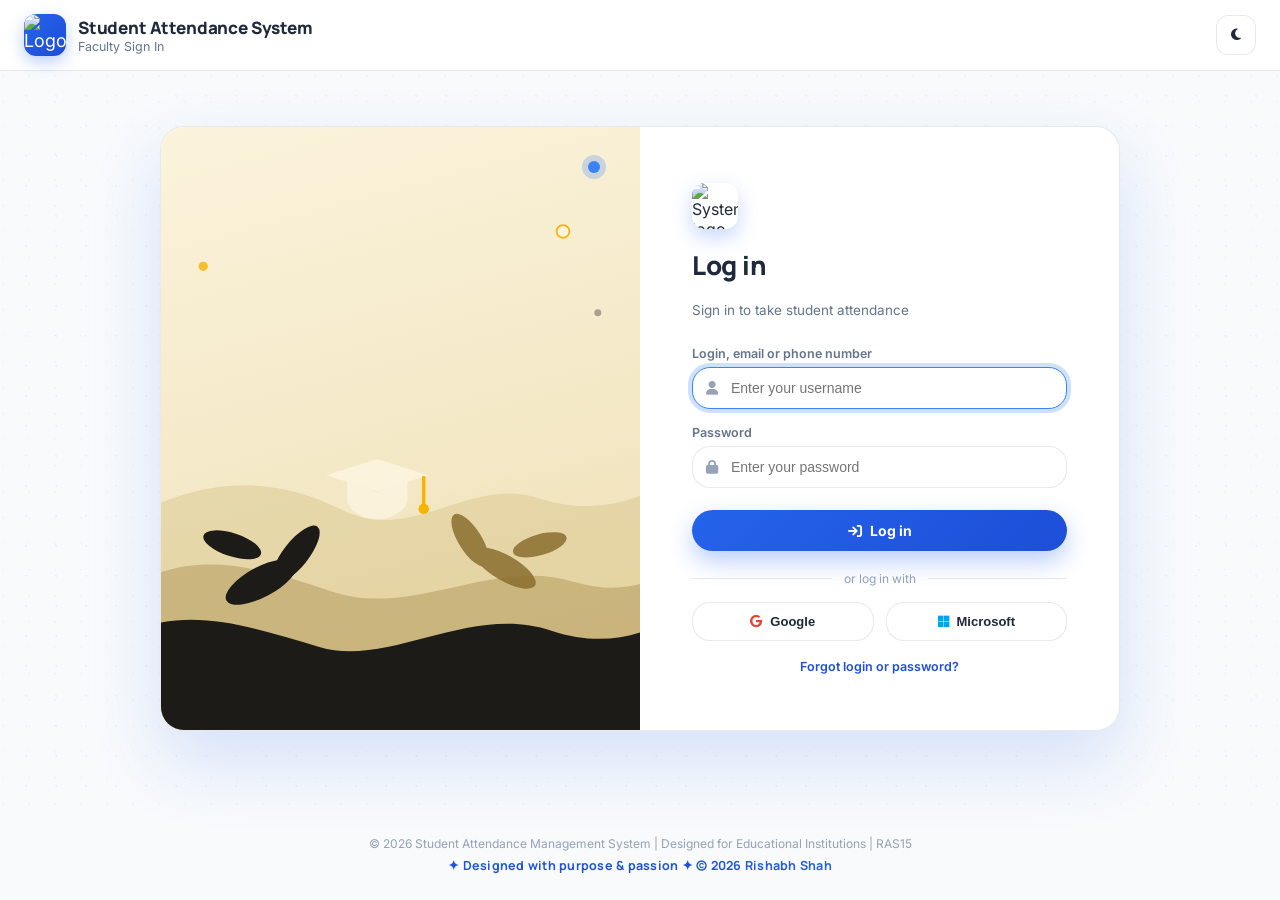
==== index.html @ 448310d2 "V.3.3 commit" ====
<!DOCTYPE html>
<html lang="en">
<head>
    <meta charset="UTF-8">
    <meta name="viewport" content="width=device-width, initial-scale=1.0">
    <title>Login | Student Attendance Management System</title>
    <link rel="stylesheet" href="css/style.css">
    <link rel="icon" type="image/svg+xml" href="assets/logo-mark.svg">
    <link rel="stylesheet" href="https://cdnjs.cloudflare.com/ajax/libs/font-awesome/6.5.1/css/all.min.css">
    <script>
        try { document.documentElement.setAttribute('data-theme', localStorage.getItem('attendanceTheme') || 'light'); } catch (e) { document.documentElement.setAttribute('data-theme', 'light'); }
    </script>
</head>
<body>
    <header class="topbar no-print login-topbar">
        <div class="brand">
            <div class="brand-mark"><img src="assets/logo-mark.svg" alt="Logo"></div>
            <div class="brand-text">
                <h1>Student Attendance System</h1>
                <p>Faculty Sign In</p>
            </div>
        </div>
        <div class="topbar-actions">
            <button class="icon-btn" id="theme-toggle" title="Toggle theme"><i class="fas fa-moon"></i></button>
        </div>
    </header>

    <div class="login-shell">
        <div class="login-card-frame">
            <!-- Illustration panel -->
            <div class="login-illustration">
                <div class="login-illustration-dot"></div>
                <svg viewBox="0 0 480 520" xmlns="http://www.w3.org/2000/svg" preserveAspectRatio="xMidYMax slice">
                    <!-- back hill -->
                    <path d="M0 340 C 70 300, 130 300, 190 330 C 250 360, 300 300, 360 320 C 410 336, 450 320, 480 300 L 480 520 L 0 520 Z" fill="#DDCB94" opacity="0.55"/>
                    <!-- mid hill -->
                    <path d="M0 400 C 60 360, 120 380, 180 400 C 250 424, 320 370, 390 392 C 430 404, 460 392, 480 378 L 480 520 L 0 520 Z" fill="#B9A165" opacity="0.6"/>
                    <!-- front hill (darkest, main silhouette) -->
                    <path d="M0 440 C 50 410, 110 430, 170 448 C 230 466, 300 410, 370 434 C 415 449, 450 438, 480 420 L 480 520 L 0 520 Z" fill="#1C1B18"/>

                    <!-- leaves cluster -->
                    <g fill="#1C1B18">
                        <ellipse cx="120" cy="392" rx="34" ry="13" transform="rotate(-28 120 392)"/>
                        <ellipse cx="150" cy="368" rx="30" ry="11" transform="rotate(-52 150 368)"/>
                        <ellipse cx="95" cy="360" rx="26" ry="10" transform="rotate(18 95 360)"/>
                    </g>
                    <g fill="#8A6E2E" opacity="0.85">
                        <ellipse cx="330" cy="380" rx="30" ry="11" transform="rotate(30 330 380)"/>
                        <ellipse cx="300" cy="356" rx="26" ry="10" transform="rotate(58 300 356)"/>
                        <ellipse cx="360" cy="360" rx="24" ry="9" transform="rotate(-16 360 360)"/>
                    </g>

                    <!-- graduation cap resting on the hill -->
                    <g transform="translate(220 300)">
                        <path d="M0 -14 L44 0 L0 14 L-44 0 Z" fill="#FBF3DC"/>
                        <path d="M-26 3 L-26 20 C-26 30 -13 38 0 38 C13 38 26 30 26 20 L26 3 L0 15 Z" fill="#FBF3DC" opacity="0.94"/>
                        <line x1="40" y1="2" x2="40" y2="24" stroke="#F4B400" stroke-width="3" stroke-linecap="round"/>
                        <circle cx="40" cy="29" r="4.5" fill="#F4B400"/>
                    </g>

                    <!-- floating accent circles -->
                    <circle cx="70" cy="120" r="4" fill="#F4B400" opacity="0.8"/>
                    <circle cx="410" cy="160" r="3" fill="#1C1B18" opacity="0.35"/>
                    <circle cx="380" cy="90" r="5.5" fill="#FBF3DC" stroke="#F4B400" stroke-width="1.5"/>
                </svg>
            </div>

            <!-- Login form panel -->
            <div class="login-form-panel">
                <div class="login-logo"><img src="assets/logo-mark.svg" alt="System logo"></div>
                <h1>Log in</h1>
                <p class="login-sub">Sign in to take student attendance</p>

                <div id="login-alert" class="alert alert-danger" style="display:none;">
                    <i class="fas fa-circle-exclamation"></i>
                    <span>Invalid username or password. Please try again.</span>
                </div>

                <form id="login-form">
                    <div class="field">
                        <label for="username">Login, email or phone number</label>
                        <div class="field-input">
                            <i class="fas fa-user"></i>
                            <input type="text" id="username" name="username" placeholder="Enter your username" autocomplete="username" required>
                        </div>
                    </div>
                    <div class="field">
                        <label for="password">Password</label>
                        <div class="field-input">
                            <i class="fas fa-lock"></i>
                            <input type="password" id="password" name="password" placeholder="Enter your password" autocomplete="current-password" required>
                        </div>
                    </div>
                    <button type="submit" class="btn btn-primary btn-block login-btn ripple">
                        <i class="fas fa-arrow-right-to-bracket"></i> Log in
                    </button>
                </form>

                <div class="login-divider">or log in with</div>
                <div class="login-social-row">
                    <button type="button" class="login-social-btn ripple" id="social-google"><i class="fa-brands fa-google"></i> Google</button>
                    <button type="button" class="login-social-btn ripple" id="social-microsoft"><i class="fa-brands fa-microsoft"></i> Microsoft</button>
                </div>

                <a href="#" class="login-hint-link" id="forgot-link">Forgot login or password?</a>
            </div>
        </div>
    </div>

    <footer class="main-footer">
        <p>&copy; 2026 Student Attendance Management System | Designed for Educational Institutions | RAS15</p>
        <p class="footer-signature">&#10022; Designed with purpose &amp; passion &#10022; &copy; 2026 Rishabh Shah</p>
    </footer>

    <script src="js/utils.js"></script>
    <script src="js/main.js"></script>
</body>
</html>
---- css/style.css ----
/* ===================================================================
   Student Attendance Management System
   Design tokens: Classroom Light Theme — white/off-white surfaces,
   confident blue primary, clear green/red present/absent signals.
   Chosen for maximum readability in daylight classrooms.
   =================================================================== */

@import url('https://fonts.googleapis.com/css2?family=Manrope:wght@500;700;800&family=Inter:wght@400;500;600;700&family=JetBrains+Mono:wght@500&display=swap');

:root {
    /* brand */
    --primary: #2563EB;
    --primary-light: #93C5FD;
    --secondary: #1D4ED8;
    --accent: #3B82F6;
    --success: #16A34A;
    --warning: #D97706;
    --danger: #DC2626;

    /* lecture-type accents (timetable + badges) */
    --lab-bg: #FEF3C7;
    --lab-border: #F4B400;
    --lab-text: #7C5800;
    --theory-bg: #DBEAFE;
    --theory-border: #2563EB;
    --theory-text: #1D4ED8;

    /* light theme surface */
    --bg: #F8FAFC;
    --bg-blob-1: #DBEAFE;
    --bg-blob-2: #E0E7FF;
    --bg-blob-3: #BFDBFE;
    --surface: rgba(255, 255, 255, 0.92);
    --surface-solid: #FFFFFF;
    --surface-strong: #FFFFFF;
    --surface-border: rgba(30, 41, 59, 0.1);
    --text: #1E293B;
    --text-muted: #64748B;
    --text-faint: #94A3B8;
    --shadow-color: rgba(37, 99, 235, 0.12);

    --radius-sm: 12px;
    --radius-md: 18px;
    --radius-lg: 24px;
    --radius-pill: 999px;

    --font-display: 'Manrope', sans-serif;
    --font-body: 'Inter', sans-serif;
    --font-mono: 'JetBrains Mono', monospace;

    --shadow-soft: 0 6px 22px var(--shadow-color);
    --shadow-lift: 0 16px 40px rgba(37, 99, 235, 0.2);
    --transition: 200ms cubic-bezier(0.4, 0, 0.2, 1);
}

[data-theme="dark"] {
    --bg: #0B1220;
    --bg-blob-1: #1E3A8A;
    --bg-blob-2: #1E1B4B;
    --bg-blob-3: #0C2E5E;
    --surface: rgba(20, 27, 45, 0.72);
    --surface-solid: #131C2E;
    --surface-strong: #1A2436;
    --surface-border: rgba(255, 255, 255, 0.09);
    --text: #EEF2FF;
    --text-muted: #A3AFC2;
    --text-faint: #6C7A93;
    --shadow-color: rgba(0, 0, 0, 0.5);

    --lab-bg: rgba(244, 180, 0, 0.16);
    --lab-border: #F4B400;
    --lab-text: #FCD34D;
    --theory-bg: rgba(59, 130, 246, 0.16);
    --theory-border: #60A5FA;
    --theory-text: #93C5FD;
}

* {
    box-sizing: border-box;
}

html,
body {
    margin: 0;
    padding: 0;
    font-family: var(--font-body);
    color: var(--text);
    background: var(--bg);
    transition: background var(--transition), color var(--transition);
}

body {
    min-height: 100vh;
    position: relative;
    overflow-x: hidden;
    display: flex;
    flex-direction: column;
}

.page,
.login-shell {
    flex: 1 0 auto;
    width: 100%;
}

.main-footer {
    flex-shrink: 0;
}

h1,
h2,
h3,
h4 {
    font-family: var(--font-display);
    margin: 0;
}

a {
    color: inherit;
}

/* ------------------------------------------------------------------ */
/*  Floating blobs (ambient background)                               */
/* ------------------------------------------------------------------ */

.blob {
    position: fixed;
    border-radius: 50%;
    filter: blur(70px);
    opacity: 0.55;
    z-index: 0;
    pointer-events: none;
    animation: float-blob 16s ease-in-out infinite;
}

.blob-1 {
    width: 420px;
    height: 420px;
    background: var(--bg-blob-1);
    top: -120px;
    left: -100px;
}

.blob-2 {
    width: 380px;
    height: 380px;
    background: var(--bg-blob-2);
    bottom: -140px;
    right: -80px;
    animation-delay: -5s;
}

.blob-3 {
    width: 300px;
    height: 300px;
    background: var(--bg-blob-3);
    top: 45%;
    left: 60%;
    animation-delay: -10s;
}

@keyframes float-blob {

    0%,
    100% {
        transform: translate(0, 0) scale(1);
    }

    33% {
        transform: translate(30px, -40px) scale(1.08);
    }

    66% {
        transform: translate(-25px, 25px) scale(0.95);
    }
}

@media (prefers-reduced-motion: reduce) {
    .blob {
        animation: none;
    }

    * {
        animation-duration: 0.001ms !important;
        animation-iteration-count: 1 !important;
        transition-duration: 0.001ms !important;
    }
}

/* ------------------------------------------------------------------ */
/*  Layout shells                                                      */
/* ------------------------------------------------------------------ */

.page {
    position: relative;
    z-index: 1;
    max-width: 1180px;
    margin: 0 auto;
    padding: 28px 24px 80px;
    animation: page-fade-in 480ms var(--transition);
}

@keyframes page-fade-in {
    from {
        opacity: 0;
        transform: translateY(10px);
    }

    to {
        opacity: 1;
        transform: translateY(0);
    }
}

.glass-card {
    background: var(--surface);
    border: 1px solid var(--surface-border);
    border-radius: var(--radius-lg);
    backdrop-filter: blur(18px);
    -webkit-backdrop-filter: blur(18px);
    box-shadow: var(--shadow-soft);
    transition: transform var(--transition), box-shadow var(--transition);
}

.glass-card.hoverable:hover {
    transform: translateY(-4px);
    box-shadow: var(--shadow-lift);
}

/* ------------------------------------------------------------------ */
/*  Top bar / header                                                   */
/* ------------------------------------------------------------------ */

.topbar {
    position: sticky;
    top: 0;
    z-index: 20;
    display: flex;
    align-items: center;
    justify-content: space-between;
    gap: 16px;
    padding: 14px 24px;
    margin-bottom: 24px;
    background: var(--surface);
    border-bottom: 1px solid var(--surface-border);
    backdrop-filter: blur(18px);
    -webkit-backdrop-filter: blur(18px);
}

.brand {
    display: flex;
    align-items: center;
    gap: 12px;
}

.brand-mark {
    width: 42px;
    height: 42px;
    border-radius: 12px;
    display: grid;
    place-items: center;
    background: linear-gradient(135deg, var(--primary), var(--secondary));
    color: #fff;
    font-size: 18px;
    box-shadow: 0 6px 16px rgba(37, 99, 235, 0.3);
    overflow: hidden;
    flex-shrink: 0;
}

.brand-mark img {
    width: 100%;
    height: 100%;
    object-fit: cover;
    display: block;
}

.brand-text h1 {
    font-size: 17px;
    font-weight: 800;
    letter-spacing: -0.01em;
}

.brand-text p {
    margin: 0;
    font-size: 12.5px;
    color: var(--text-muted);
}

.topbar-actions {
    display: flex;
    align-items: center;
    gap: 10px;
    flex-wrap: wrap;
}

.chip {
    display: flex;
    flex-direction: column;
    padding: 6px 14px;
    border-radius: var(--radius-sm);
    background: rgba(59, 130, 246, 0.16);
    font-size: 12px;
    min-width: 92px;
}

.chip span:first-child {
    color: var(--text-faint);
    font-size: 10.5px;
    text-transform: uppercase;
    letter-spacing: 0.06em;
}

.chip span:last-child {
    font-weight: 700;
    font-size: 13px;
}

.icon-btn {
    width: 40px;
    height: 40px;
    border-radius: var(--radius-sm);
    border: 1px solid var(--surface-border);
    background: var(--surface-solid);
    color: var(--text);
    display: grid;
    place-items: center;
    cursor: pointer;
    transition: transform var(--transition), background var(--transition);
}

.icon-btn:hover {
    transform: translateY(-2px);
    background: rgba(59, 130, 246, 0.18);
}

/* ------------------------------------------------------------------ */
/*  Buttons                                                             */
/* ------------------------------------------------------------------ */

.btn {
    position: relative;
    overflow: hidden;
    font-family: var(--font-body);
    font-weight: 700;
    font-size: 14px;
    border: none;
    border-radius: var(--radius-pill);
    padding: 12px 22px;
    cursor: pointer;
    display: inline-flex;
    align-items: center;
    gap: 8px;
    transition: transform var(--transition), box-shadow var(--transition), opacity var(--transition);
}

.btn:disabled {
    opacity: 0.45;
    cursor: not-allowed;
    transform: none !important;
}

.btn:not(:disabled):hover {
    transform: translateY(-2px);
}

.btn:active:not(:disabled) {
    transform: translateY(0) scale(0.98);
}

.btn-primary {
    background: linear-gradient(135deg, var(--primary), var(--secondary));
    color: #fff;
    box-shadow: 0 10px 24px rgba(37, 99, 235, 0.32);
}

.btn-success {
    background: linear-gradient(135deg, var(--success), #059669);
    color: #fff;
    box-shadow: 0 10px 24px rgba(34, 197, 94, 0.32);
}

.btn-outline {
    background: transparent;
    border: 1.5px solid var(--surface-border);
    color: var(--text);
}

.btn-outline:hover {
    border-color: var(--primary);
    color: var(--primary);
}

.btn-danger-ghost {
    background: rgba(239, 68, 68, 0.1);
    color: var(--danger);
}

.btn-sm {
    padding: 8px 16px;
    font-size: 12.5px;
}

.btn-block {
    width: 100%;
    justify-content: center;
}

.ripple-circle {
    position: absolute;
    border-radius: 50%;
    background: rgba(255, 255, 255, 0.55);
    transform: scale(0);
    animation: ripple-anim 650ms ease-out;
    pointer-events: none;
}

@keyframes ripple-anim {
    to {
        transform: scale(1);
        opacity: 0;
    }
}

/* ------------------------------------------------------------------ */
/*  Login page — card-frame layout (illustration + form)               */
/* ------------------------------------------------------------------ */

.login-shell {
    flex: 1 0 auto;
    display: grid;
    place-items: center;
    position: relative;
    z-index: 1;
    padding: 36px 20px 56px;
}

/* Soft decorative ring pattern behind the card, echoing the reference layout */
.login-shell::before {
    content: "";
    position: absolute;
    inset: 0;
    background-image:
        radial-gradient(circle at 12% 18%, rgba(29, 78, 216, 0.05) 0, rgba(29, 78, 216, 0.05) 1px, transparent 1px),
        radial-gradient(circle at 88% 82%, rgba(59, 130, 246, 0.12) 0, rgba(59, 130, 246, 0.12) 1px, transparent 1px);
    background-size: 26px 26px, 30px 30px;
    opacity: 0.7;
    pointer-events: none;
}

.login-card-frame {
    position: relative;
    z-index: 1;
    width: 100%;
    max-width: 960px;
    display: grid;
    grid-template-columns: 1fr 1fr;
    background: var(--surface-solid);
    border-radius: var(--radius-lg);
    border: 1px solid var(--surface-border);
    box-shadow: 0 30px 70px rgba(37, 99, 235, 0.16);
    overflow: hidden;
    animation: card-pop 560ms var(--transition);
}

@keyframes card-pop {
    from {
        opacity: 0;
        transform: translateY(18px) scale(0.98);
    }

    to {
        opacity: 1;
        transform: translateY(0) scale(1);
    }
}

/* -- Illustration panel -- */
.login-illustration {
    position: relative;
    overflow: hidden;
    background: linear-gradient(165deg, #FBF3DC 0%, #F3E7C4 60%, #ECDCA8 100%);
    display: flex;
    align-items: flex-end;
    justify-content: center;
    min-height: 420px;
}

.login-illustration svg {
    width: 100%;
    height: 100%;
    display: block;
}

.login-illustration-dot {
    position: absolute;
    top: 34px;
    right: 40px;
    width: 12px;
    height: 12px;
    border-radius: 50%;
    background: var(--accent);
    box-shadow: 0 0 0 6px rgba(59, 130, 246, 0.25);
}

/* -- Form panel -- */
.login-form-panel {
    display: flex;
    flex-direction: column;
    justify-content: center;
    padding: 56px 52px;
}

.login-logo {
    width: 46px;
    height: 46px;
    margin-bottom: 18px;
    border-radius: 13px;
    overflow: hidden;
    box-shadow: 0 8px 20px rgba(37, 99, 235, 0.26);
}

.login-logo img {
    width: 100%;
    height: 100%;
    object-fit: cover;
    display: block;
}

.login-form-panel h1 {
    font-size: 26px;
    font-weight: 800;
    margin-bottom: 6px;
    letter-spacing: -0.01em;
}

.login-form-panel>p.login-sub {
    color: var(--text-muted);
    font-size: 13.5px;
    margin-bottom: 28px;
}

.login-divider {
    display: flex;
    align-items: center;
    gap: 12px;
    margin: 20px 0 16px;
    color: var(--text-faint);
    font-size: 12px;
}

.login-divider::before,
.login-divider::after {
    content: "";
    flex: 1;
    height: 1px;
    background: var(--surface-border);
}

.login-social-row {
    display: flex;
    gap: 12px;
}

.login-social-btn {
    flex: 1;
    display: flex;
    align-items: center;
    justify-content: center;
    gap: 8px;
    padding: 11px 14px;
    border-radius: var(--radius-md);
    border: 1.5px solid var(--surface-border);
    background: var(--surface-solid);
    font-size: 13px;
    font-weight: 600;
    color: var(--text);
    cursor: pointer;
    transition: var(--transition);
}

.login-social-btn:hover {
    border-color: var(--accent);
    transform: translateY(-2px);
    box-shadow: var(--shadow-soft);
}

.login-social-btn i.fa-google {
    color: #EA4335;
}

.login-social-btn i.fa-microsoft {
    color: #00A4EF;
}

.login-hint-link {
    display: block;
    text-align: center;
    margin-top: 18px;
    font-size: 12.5px;
    color: var(--accent-ink, var(--text-muted));
    text-decoration: none;
    font-weight: 600;
}

.login-hint-link:hover {
    text-decoration: underline;
}

.login-hint-link,
.login-hint-link:visited {
    color: #1D4ED8;
}

.login-topbar {
    margin-bottom: 0;
}

.login-card h1 {
    font-size: 21px;
    margin-bottom: 4px;
}

.login-card>p {
    color: var(--text-muted);
    font-size: 13px;
    margin-bottom: 24px;
}

.field {
    text-align: left;
    margin-bottom: 16px;
}

.field label {
    display: block;
    font-size: 12.5px;
    font-weight: 600;
    color: var(--text-muted);
    margin-bottom: 6px;
}

.field-input {
    position: relative;
    display: flex;
    align-items: center;
}

.field-input i {
    position: absolute;
    left: 14px;
    color: var(--text-faint);
    font-size: 14px;
}

.field-input input {
    width: 100%;
    padding: 12px 14px 12px 38px;
    border-radius: var(--radius-md);
    border: 1.5px solid var(--surface-border);
    background: var(--surface-solid);
    color: var(--text);
    font-size: 14px;
    outline: none;
    transition: border-color var(--transition), box-shadow var(--transition);
}

.field-input input:focus {
    border-color: var(--accent);
    box-shadow: 0 0 0 4px rgba(59, 130, 246, 0.25);
}

.login-btn {
    margin-top: 6px;
}

.alert {
    display: flex;
    align-items: center;
    gap: 10px;
    padding: 12px 16px;
    border-radius: var(--radius-md);
    font-size: 13.5px;
    margin-bottom: 16px;
    animation: alert-slide 260ms var(--transition);
}

@keyframes alert-slide {
    from {
        opacity: 0;
        transform: translateY(-6px);
    }

    to {
        opacity: 1;
        transform: translateY(0);
    }
}

.alert-info {
    background: rgba(59, 130, 246, 0.16);
    color: #1D4ED8;
}

.alert-warning {
    background: rgba(245, 158, 11, 0.14);
    color: #92400E;
}

.alert-danger {
    background: rgba(239, 68, 68, 0.12);
    color: #B91C1C;
}

.alert-success {
    background: rgba(34, 197, 94, 0.12);
    color: #065F46;
}

[data-theme="dark"] .alert-info {
    color: #FCD34D;
}

[data-theme="dark"] .alert-warning {
    color: #FCD34D;
}

[data-theme="dark"] .alert-danger {
    color: #FCA5A5;
}

[data-theme="dark"] .alert-success {
    color: #6EE7B7;
}

.shake {
    animation: shake 480ms ease-in-out;
}

@keyframes shake {

    0%,
    100% {
        transform: translateX(0);
    }

    20%,
    60% {
        transform: translateX(-8px);
    }

    40%,
    80% {
        transform: translateX(8px);
    }
}

.login-hint {
    margin-top: 18px;
    font-size: 11.5px;
    color: var(--text-faint);
}

/* ------------------------------------------------------------------ */
/*  Section titles / cards                                             */
/* ------------------------------------------------------------------ */

.section-card {
    padding: 22px 24px;
    margin-bottom: 22px;
}

.section-title {
    display: flex;
    align-items: center;
    gap: 10px;
    font-size: 15.5px;
    font-weight: 800;
    margin-bottom: 16px;
}

.section-title i {
    color: var(--primary);
}

.section-sub {
    font-size: 12.5px;
    color: var(--text-muted);
    margin: -8px 0 16px;
}

/* ------------------------------------------------------------------ */
/*  Weekly timetable grid                                              */
/* ------------------------------------------------------------------ */

.timetable-legend {
    display: flex;
    gap: 18px;
    flex-wrap: wrap;
    margin-bottom: 16px;
    font-size: 12px;
    color: var(--text-muted);
}

.timetable-legend span {
    display: inline-flex;
    align-items: center;
    gap: 6px;
}

.legend-dot {
    width: 10px;
    height: 10px;
    border-radius: 3px;
    display: inline-block;
}

.legend-dot.dot-theory {
    background: var(--theory-border);
}

.legend-dot.dot-lab {
    background: var(--lab-border);
}

.legend-dot.dot-today {
    background: var(--primary);
}

.timetable-wrap {
    overflow-x: auto;
    padding-bottom: 6px;
}

table.timetable {
    border-collapse: separate;
    border-spacing: 8px;
    width: 100%;
    min-width: 780px;
    table-layout: fixed;
}

table.timetable th.period-col,
table.timetable td.period-col {
    width: 92px;
    position: sticky;
    left: 0;
    z-index: 3;
}

table.timetable thead th {
    padding: 10px 8px;
    text-align: center;
    font-size: 12.5px;
    font-weight: 800;
    color: var(--text-muted);
    background: transparent;
}

table.timetable thead th.day-head {
    border-radius: var(--radius-sm);
    background: var(--surface-solid);
    border: 1.5px solid var(--surface-border);
    padding: 10px 6px;
}

table.timetable thead th.day-head.is-today {
    background: linear-gradient(135deg, var(--primary), var(--secondary));
    color: #fff;
    border-color: transparent;
    box-shadow: inset 0 -3px 0 var(--accent);
}

table.timetable thead th.day-head .day-name {
    display: block;
    font-size: 13px;
}

table.timetable thead th.day-head .day-tag {
    display: block;
    font-size: 9.5px;
    font-weight: 700;
    text-transform: uppercase;
    letter-spacing: 0.06em;
    margin-top: 2px;
    opacity: 0.75;
}

td.period-col {
    text-align: center;
    font-family: var(--font-mono);
    font-size: 11px;
    color: var(--text-faint);
    font-weight: 600;
    background: var(--surface-solid);
    border: 1.5px solid var(--surface-border);
    border-radius: var(--radius-sm);
    padding: 6px;
}

.timetable-cell {
    position: relative;
    min-width: 130px;
    height: 84px;
    padding: 9px 10px;
    border-radius: var(--radius-sm);
    border: 1.5px solid var(--surface-border);
    background: var(--surface-solid);
    cursor: pointer;
    transition: var(--transition);
    display: flex;
    flex-direction: column;
    justify-content: center;
    gap: 4px;
    overflow: hidden;
}

.timetable-cell:hover {
    transform: translateY(-2px);
    box-shadow: var(--shadow-soft);
    border-color: var(--primary-light);
}

.timetable-cell.type-lab {
    border-left: 4px solid var(--lab-border);
    background: var(--lab-bg);
}

.timetable-cell.type-theory {
    border-left: 4px solid var(--theory-border);
    background: var(--theory-bg);
}

.timetable-cell.type-lab:hover,
.timetable-cell.type-theory:hover {
    filter: brightness(0.98);
}

.timetable-cell.selected {
    border-color: var(--primary);
    background: rgba(59, 130, 246, 0.16);
    box-shadow: 0 0 0 3px rgba(59, 130, 246, 0.32);
}

.timetable-cell.is-empty {
    cursor: default;
    background: transparent;
    border-style: dashed;
    opacity: 0.4;
}

.timetable-cell.is-empty:hover {
    transform: none;
    box-shadow: none;
}

.cell-time {
    font-family: var(--font-mono);
    font-size: 10px;
    color: var(--text-muted);
}

.cell-subject {
    font-size: 12px;
    font-weight: 700;
    line-height: 1.25;
}

.cell-badge {
    position: absolute;
    top: 7px;
    right: 7px;
    font-size: 8.5px;
    font-weight: 800;
    text-transform: uppercase;
    letter-spacing: 0.04em;
    padding: 2px 7px;
    border-radius: var(--radius-pill);
}

.cell-badge.type-lab {
    background: rgba(234, 179, 8, 0.22);
    color: var(--lab-text);
}

.cell-badge.type-theory {
    background: rgba(37, 99, 235, 0.14);
    color: var(--theory-text);
}

.cell-check {
    position: absolute;
    bottom: 7px;
    right: 7px;
    width: 18px;
    height: 18px;
    border-radius: 50%;
    background: var(--primary);
    color: #fff;
    display: grid;
    place-items: center;
    font-size: 9px;
    opacity: 0;
    transform: scale(0.5);
    transition: var(--transition);
}

.timetable-cell.selected .cell-check {
    opacity: 1;
    transform: scale(1);
}

.cell-taken {
    position: absolute;
    top: 7px;
    left: 7px;
    color: var(--success);
    font-size: 14px;
    filter: drop-shadow(0 1px 1px rgba(0, 0, 0, 0.08));
}

@keyframes rise-in {
    from {
        opacity: 0;
        transform: translateY(10px);
    }

    to {
        opacity: 1;
        transform: translateY(0);
    }
}

/* Batch cards */
.batch-grid {
    display: grid;
    grid-template-columns: repeat(auto-fit, minmax(220px, 1fr));
    gap: 14px;
}

.batch-card {
    padding: 18px;
    border-radius: var(--radius-md);
    border: 1.5px solid var(--surface-border);
    background: var(--surface-solid);
    cursor: pointer;
    transition: var(--transition);
    display: flex;
    align-items: center;
    gap: 14px;
}

.batch-card:hover {
    transform: translateY(-3px);
    box-shadow: var(--shadow-soft);
}

.batch-card.selected {
    border-color: var(--secondary);
    background: rgba(124, 58, 237, 0.08);
    box-shadow: 0 0 0 3px rgba(124, 58, 237, .16);
}

.batch-icon {
    width: 46px;
    height: 46px;
    border-radius: 12px;
    display: grid;
    place-items: center;
    font-size: 18px;
    color: #fff;
    background: linear-gradient(135deg, var(--secondary), var(--accent));
    flex-shrink: 0;
}

.batch-name {
    font-weight: 700;
    font-size: 14.5px;
}

.batch-meta {
    font-size: 12px;
    color: var(--text-muted);
}

.selected-summary {
    display: none;
    margin-top: 6px;
    padding: 16px 18px;
    border-radius: var(--radius-md);
    background: linear-gradient(135deg, rgba(59, 130, 246, .16), rgba(37, 99, 235, .06));
    border: 1px dashed var(--primary-light);
}

.selected-summary.show {
    display: grid;
    grid-template-columns: repeat(auto-fit, minmax(140px, 1fr));
    gap: 12px;
    animation: rise-in 300ms var(--transition);
}

.selected-summary .label {
    font-size: 11px;
    color: var(--text-muted);
    text-transform: uppercase;
    letter-spacing: .05em;
}

.selected-summary .value {
    font-weight: 700;
    font-size: 14px;
    margin-top: 3px;
}

/* ------------------------------------------------------------------ */
/*  Dashboard stat cards                                               */
/* ------------------------------------------------------------------ */

.dash-grid {
    display: grid;
    grid-template-columns: repeat(auto-fit, minmax(190px, 1fr));
    gap: 16px;
    margin-bottom: 22px;
}

.dash-card {
    padding: 18px;
    border-radius: var(--radius-lg);
    display: flex;
    flex-direction: column;
    gap: 8px;
    animation: rise-in 380ms var(--transition) backwards;
}

.dash-card .dash-icon {
    width: 38px;
    height: 38px;
    border-radius: 10px;
    display: grid;
    place-items: center;
    color: #fff;
    font-size: 15px;
}

.dash-card .dash-value {
    font-size: 26px;
    font-weight: 800;
    font-family: var(--font-display);
}

.dash-card .dash-label {
    font-size: 12px;
    color: var(--text-muted);
}

.dash-total .dash-icon {
    background: linear-gradient(135deg, var(--primary), var(--secondary));
}

.dash-present .dash-icon {
    background: linear-gradient(135deg, var(--success), #059669);
}

.dash-absent .dash-icon {
    background: linear-gradient(135deg, var(--danger), #B91C1C);
}

.dash-progress .dash-icon {
    background: linear-gradient(135deg, var(--accent), #0891B2);
}

.progress-bar {
    height: 8px;
    border-radius: var(--radius-pill);
    background: rgba(148, 163, 184, .25);
    overflow: hidden;
}

.progress-fill {
    height: 100%;
    border-radius: var(--radius-pill);
    background: linear-gradient(90deg, var(--accent), var(--primary));
    transition: width 500ms var(--transition);
}

/* ------------------------------------------------------------------ */
/*  Toolbar / search / filters                                         */
/* ------------------------------------------------------------------ */

.toolbar {
    display: flex;
    gap: 12px;
    flex-wrap: wrap;
    align-items: center;
    margin-bottom: 16px;
}

.search-input-wrap {
    position: relative;
    flex: 1;
    min-width: 220px;
}

.search-input-wrap i {
    position: absolute;
    left: 14px;
    top: 50%;
    transform: translateY(-50%);
    color: var(--text-faint);
}

.search-input {
    width: 100%;
    padding: 11px 14px 11px 38px;
    border-radius: var(--radius-pill);
    border: 1.5px solid var(--surface-border);
    background: var(--surface-solid);
    color: var(--text);
    font-size: 13.5px;
    outline: none;
    transition: var(--transition);
}

.search-input:focus {
    border-color: var(--primary);
    box-shadow: 0 0 0 4px rgba(79, 70, 229, .12);
}

.filter-select {
    padding: 10px 14px;
    border-radius: var(--radius-pill);
    border: 1.5px solid var(--surface-border);
    background: var(--surface-solid);
    color: var(--text);
    font-size: 13px;
    cursor: pointer;
}

.bulk-actions {
    display: flex;
    gap: 8px;
    flex-wrap: wrap;
}

/* ------------------------------------------------------------------ */
/*  Student table                                                      */
/* ------------------------------------------------------------------ */

.table-wrap {
    overflow-x: auto;
    border-radius: var(--radius-md);
}

table.student-table {
    width: 100%;
    border-collapse: collapse;
    font-size: 13.5px;
    min-width: 560px;
}

table.student-table thead th {
    text-align: left;
    padding: 12px 14px;
    font-size: 11.5px;
    text-transform: uppercase;
    letter-spacing: .04em;
    color: var(--text-muted);
    border-bottom: 1.5px solid var(--surface-border);
    position: sticky;
    top: 0;
    background: var(--surface-solid);
}

table.student-table tbody tr {
    animation: row-in 320ms var(--transition) backwards;
    transition: background var(--transition);
    border-left: 3px solid transparent;
}

table.student-table tbody tr:hover {
    background: rgba(59, 130, 246, 0.08);
}

table.student-table tbody tr.row-present {
    border-left-color: var(--success);
}

table.student-table tbody tr.row-absent {
    border-left-color: var(--danger);
}

table.student-table tbody td {
    padding: 12px 14px;
    border-bottom: 1px solid var(--surface-border);
    vertical-align: middle;
}

@keyframes row-in {
    from {
        opacity: 0;
        transform: translateX(-8px);
    }

    to {
        opacity: 1;
        transform: translateX(0);
    }
}

.student-name {
    font-weight: 700;
}

.student-meta {
    font-size: 11.5px;
    color: var(--text-muted);
}

.enroll-code {
    font-family: var(--font-mono);
    font-size: 12.5px;
}

.student-enroll-mobile {
    display: none;
}

.course-pill {
    display: inline-block;
    padding: 3px 10px;
    border-radius: var(--radius-pill);
    font-size: 11px;
    font-weight: 700;
    background: rgba(37, 99, 235, .1);
    color: var(--secondary);
}

[data-theme="dark"] .course-pill {
    color: var(--text-muted);
}

.status-pill {
    display: inline-flex;
    align-items: center;
    gap: 5px;
    font-size: 11.5px;
    font-weight: 700;
    padding: 4px 10px;
    border-radius: var(--radius-pill);
}

.status-present {
    background: rgba(34, 197, 94, .14);
    color: var(--success);
}

.status-absent {
    background: rgba(220, 38, 38, .14);
    color: var(--danger);
}

.status-pending {
    background: rgba(217, 119, 6, .14);
    color: var(--warning);
}

.total-attendance-pill {
    display: inline-flex;
    align-items: center;
    gap: 6px;
    font-size: 12.5px;
    font-weight: 700;
    padding: 5px 11px;
    border-radius: var(--radius-pill);
    background: rgba(37, 99, 235, 0.1);
    color: var(--secondary);
}

.total-attendance-pill i {
    font-size: 11px;
}

.student-total-mobile {
    display: none;
    font-size: 10.5px;
    color: var(--text-faint);
    margin-top: 1px;
}

.student-total-mobile i {
    font-size: 9px;
    margin-right: 2px;
}

.cell-mark {
    text-align: right;
}

.mark-toggle {
    display: flex;
    gap: 8px;
    justify-content: flex-end;
}

.mark-btn {
    display: inline-flex;
    align-items: center;
    gap: 6px;
    padding: 10px 16px;
    border-radius: var(--radius-pill);
    border: 1.5px solid var(--surface-border);
    background: var(--surface-solid);
    cursor: pointer;
    font-size: 13px;
    font-weight: 800;
    color: var(--text-faint);
    transition: var(--transition);
    white-space: nowrap;
    min-height: 40px;
}

.mark-btn .mark-full {
    display: inline;
}

.mark-btn .mark-short {
    display: none;
}

.mark-btn.present-btn.active {
    background: var(--success);
    color: #fff;
    border-color: transparent;
    box-shadow: 0 6px 16px rgba(22, 163, 74, 0.28);
}

.mark-btn.absent-btn.active {
    background: var(--danger);
    color: #fff;
    border-color: transparent;
    box-shadow: 0 6px 16px rgba(220, 38, 38, 0.24);
}

.mark-btn:hover {
    transform: translateY(-2px);
}

/* ------------------------------------------------------------------ */
/*  Mobile attendance cards (name + enrollment left, mark buttons right) */
/* ------------------------------------------------------------------ */

@media (max-width: 720px) {
    table.student-table {
        min-width: 0;
    }

    table.student-table thead {
        display: none;
    }

    table.student-table,
    table.student-table tbody,
    table.student-table tr,
    table.student-table td {
        display: block;
        width: 100%;
    }

    table.student-table tbody tr {
        display: flex;
        align-items: center;
        justify-content: space-between;
        gap: 10px;
        padding: 12px 14px;
        margin-bottom: 10px;
        border-radius: var(--radius-md);
        border: 1px solid var(--surface-border);
        border-left: 3px solid transparent;
        background: var(--surface-solid);
    }

    table.student-table tbody tr.row-present {
        border-left-color: var(--success);
    }

    table.student-table tbody tr.row-absent {
        border-left-color: var(--danger);
    }

    table.student-table tbody td {
        padding: 0;
        border-bottom: none;
    }

    table.student-table tbody td.cell-enroll {
        display: none;
    }

    table.student-table tbody td.cell-total {
        display: none;
    }

    table.student-table tbody td.cell-student {
        flex: 1;
        min-width: 0;
    }

    table.student-table tbody td.cell-mark {
        flex-shrink: 0;
    }

    .student-enroll-mobile {
        display: block;
        font-family: var(--font-mono);
        font-size: 11px;
        color: var(--text-muted);
        margin-top: 2px;
    }

    .student-total-mobile {
        display: block;
        font-size: 10.5px;
        color: var(--text-faint);
        margin-top: 1px;
    }

    .mark-toggle {
        gap: 8px;
    }

    /* Large, easy-to-tap P / A buttons for quick marking during a lecture */
    .mark-btn {
        width: 52px;
        height: 52px;
        padding: 0;
        border-radius: 14px;
        font-size: 18px;
        font-weight: 800;
        justify-content: center;
    }

    .mark-btn i {
        display: none;
    }

    .mark-btn .mark-full {
        display: none;
    }

    .mark-btn .mark-short {
        display: inline;
    }
}

/* ------------------------------------------------------------------ */
/*  Empty state                                                         */
/* ------------------------------------------------------------------ */

.empty-state {
    text-align: center;
    padding: 50px 20px;
    color: var(--text-muted);
}

.empty-state i {
    font-size: 38px;
    color: var(--primary-light);
    margin-bottom: 12px;
    display: block;
}

.empty-state h4 {
    font-size: 15px;
    margin-bottom: 6px;
    color: var(--text);
}

.empty-state p {
    font-size: 13px;
    margin: 0;
}

/* ------------------------------------------------------------------ */
/*  Action bar / footer                                                 */
/* ------------------------------------------------------------------ */

.action-bar {
    display: flex;
    gap: 12px;
    flex-wrap: wrap;
    justify-content: space-between;
    margin-top: 22px;
}

.action-bar-group {
    display: flex;
    gap: 12px;
    flex-wrap: wrap;
}

.main-footer {
    text-align: center;
    padding: 30px 16px 26px;
    color: var(--text-faint);
    font-size: 12px;
    position: relative;
    z-index: 1;
}

.main-footer p {
    margin: 0;
}

.main-footer .footer-signature {
    margin-top: 6px;
    font-family: var(--font-display);
    font-size: 12.5px;
    font-weight: 700;
    letter-spacing: 0.02em;
    background: linear-gradient(90deg, var(--primary), var(--secondary), var(--accent));
    -webkit-background-clip: text;
    background-clip: text;
    color: transparent;
}

/* ------------------------------------------------------------------ */
/*  Loading / spinner / success animation                              */
/* ------------------------------------------------------------------ */

.spinner {
    width: 16px;
    height: 16px;
    border-radius: 50%;
    border: 2.5px solid rgba(255, 255, 255, .4);
    border-top-color: #fff;
    animation: spin 700ms linear infinite;
    display: inline-block;
}

@keyframes spin {
    to {
        transform: rotate(360deg);
    }
}

.overlay {
    position: fixed;
    inset: 0;
    z-index: 100;
    background: rgba(15, 23, 42, 0.45);
    display: none;
    align-items: center;
    justify-content: center;
    backdrop-filter: blur(4px);
    padding: 16px;
}

.overlay.show {
    display: flex;
    animation: fade-in 200ms;
}

@keyframes fade-in {
    from {
        opacity: 0;
    }

    to {
        opacity: 1;
    }
}

.overlay-card {
    text-align: center;
    padding: 34px 40px;
}

.success-check {
    width: 64px;
    height: 64px;
    border-radius: 50%;
    background: var(--success);
    color: #fff;
    display: grid;
    place-items: center;
    font-size: 28px;
    margin: 0 auto 14px;
    animation: pop-check 420ms var(--transition);
}

@keyframes pop-check {
    0% {
        transform: scale(0);
    }

    70% {
        transform: scale(1.15);
    }

    100% {
        transform: scale(1);
    }
}

/* Confirm modal */
.modal-card {
    width: 100%;
    max-width: 380px;
    padding: 28px;
    text-align: center;
}

.modal-card h3 {
    font-size: 16px;
    margin-bottom: 8px;
}

.modal-card p {
    font-size: 13px;
    color: var(--text-muted);
    margin-bottom: 20px;
}

.modal-actions {
    display: flex;
    gap: 10px;
}

.modal-actions .btn {
    flex: 1;
    justify-content: center;
}

/* Share Report modal */
.share-modal-card {
    width: 100%;
    max-width: 440px;
    padding: 30px;
    text-align: left;
}

.share-modal-card h3 {
    font-size: 17px;
    margin-bottom: 4px;
    text-align: center;
}

.share-modal-card>p.share-modal-sub {
    font-size: 12.5px;
    color: var(--text-muted);
    text-align: center;
    margin-bottom: 22px;
}

.share-section-label {
    font-size: 11.5px;
    font-weight: 700;
    text-transform: uppercase;
    letter-spacing: 0.05em;
    color: var(--text-muted);
    margin-bottom: 10px;
}

.share-format-row {
    display: flex;
    gap: 10px;
    margin-bottom: 22px;
}

.share-format-btn {
    flex: 1;
    display: flex;
    flex-direction: column;
    align-items: center;
    gap: 6px;
    padding: 14px 8px;
    border-radius: var(--radius-md);
    border: 1.5px solid var(--surface-border);
    background: var(--surface-solid);
    cursor: pointer;
    font-size: 12px;
    font-weight: 700;
    color: var(--text-muted);
    transition: var(--transition);
}

.share-format-btn i {
    font-size: 18px;
    color: var(--text-faint);
    transition: var(--transition);
}

.share-format-btn.active {
    border-color: var(--accent);
    background: rgba(59, 130, 246, 0.16);
    color: var(--text);
}

.share-format-btn.active i {
    color: var(--accent);
}

.share-format-btn:hover {
    transform: translateY(-2px);
}

.share-platform-row {
    display: grid;
    grid-template-columns: 1fr 1fr;
    gap: 10px;
    margin-bottom: 8px;
}

.share-platform-btn {
    display: flex;
    align-items: center;
    justify-content: center;
    gap: 8px;
    padding: 12px 10px;
    border-radius: var(--radius-md);
    border: none;
    font-size: 13px;
    font-weight: 700;
    cursor: pointer;
    transition: var(--transition);
    color: #fff;
}

.share-platform-btn.whatsapp {
    background: #25D366;
}

.share-platform-btn.email {
    background: linear-gradient(135deg, var(--primary), var(--secondary));
}

.share-platform-btn.device {
    background: var(--accent);
    color: #06283D;
    grid-column: 1 / -1;
}

.share-platform-btn:not(:disabled):hover {
    transform: translateY(-2px);
    box-shadow: var(--shadow-soft);
}

.share-platform-btn:disabled {
    opacity: 0.45;
    cursor: not-allowed;
}

.share-note {
    font-size: 11.5px;
    color: var(--text-faint);
    text-align: center;
    margin-top: 14px;
    line-height: 1.5;
}

.share-status {
    font-size: 12.5px;
    text-align: center;
    margin-top: 10px;
    min-height: 16px;
    color: var(--text-muted);
}

/* ------------------------------------------------------------------ */
/*  Toasts                                                              */
/* ------------------------------------------------------------------ */

.toast-host {
    position: fixed;
    top: 20px;
    right: 20px;
    z-index: 200;
    display: flex;
    flex-direction: column;
    gap: 10px;
}

.toast {
    display: flex;
    align-items: center;
    gap: 10px;
    padding: 12px 16px;
    border-radius: var(--radius-md);
    background: var(--surface-solid);
    box-shadow: var(--shadow-lift);
    border: 1px solid var(--surface-border);
    font-size: 13px;
    font-weight: 600;
    transform: translateX(120%);
    opacity: 0;
    transition: transform 280ms var(--transition), opacity 280ms var(--transition);
    max-width: 320px;
}

.toast-show {
    transform: translateX(0);
    opacity: 1;
}

.toast-hide {
    transform: translateX(120%);
    opacity: 0;
}

.toast-success i {
    color: var(--success);
}

.toast-error i {
    color: var(--danger);
}

.toast-warning i {
    color: var(--warning);
}

.toast-info i {
    color: var(--accent);
}

/* ------------------------------------------------------------------ */
/*  Scroll to top                                                       */
/* ------------------------------------------------------------------ */

.scroll-top-btn {
    position: fixed;
    bottom: 26px;
    right: 26px;
    z-index: 40;
    width: 46px;
    height: 46px;
    border-radius: 50%;
    background: linear-gradient(135deg, var(--primary), var(--secondary));
    color: #fff;
    border: none;
    display: grid;
    place-items: center;
    font-size: 16px;
    cursor: pointer;
    box-shadow: var(--shadow-lift);
    opacity: 0;
    transform: translateY(20px);
    pointer-events: none;
    transition: var(--transition);
}

.scroll-top-btn.visible {
    opacity: 1;
    transform: translateY(0);
    pointer-events: auto;
}

/* ------------------------------------------------------------------ */
/*  Reports page                                                        */
/* ------------------------------------------------------------------ */

.filter-bar {
    display: flex;
    gap: 12px;
    flex-wrap: wrap;
    align-items: flex-end;
    margin-bottom: 18px;
}

.filter-field {
    display: flex;
    flex-direction: column;
    gap: 5px;
}

.filter-field label {
    font-size: 11.5px;
    color: var(--text-muted);
    font-weight: 600;
}

.filter-field input,
.filter-field select {
    padding: 9px 12px;
    border-radius: var(--radius-sm);
    border: 1.5px solid var(--surface-border);
    background: var(--surface-solid);
    color: var(--text);
    font-size: 13px;
    outline: none;
}

.record-card {
    padding: 16px 18px;
    border-radius: var(--radius-md);
    border: 1.5px solid var(--surface-border);
    background: var(--surface-solid);
    display: flex;
    justify-content: space-between;
    align-items: center;
    gap: 14px;
    flex-wrap: wrap;
    margin-bottom: 10px;
    transition: var(--transition);
    animation: rise-in 320ms var(--transition) backwards;
}

.record-card:hover {
    box-shadow: var(--shadow-soft);
    transform: translateY(-2px);
}

.record-main {
    display: flex;
    flex-direction: column;
    gap: 3px;
}

.record-title {
    font-weight: 700;
    font-size: 14px;
}

.record-sub {
    font-size: 12px;
    color: var(--text-muted);
}

.record-stats {
    display: flex;
    gap: 14px;
    font-size: 12.5px;
}

.record-stats b {
    font-size: 14px;
}

/* Record detail / review panel (view or edit a saved session) */
.record-detail {
    padding: 24px;
    margin-bottom: 22px;
    border: 1.5px solid var(--primary-light);
    animation: rise-in 320ms var(--transition);
}

.record-detail-top {
    display: flex;
    justify-content: space-between;
    align-items: flex-start;
    gap: 14px;
    flex-wrap: wrap;
    margin-bottom: 14px;
}

.record-detail-title {
    font-size: 17px;
    font-weight: 800;
    font-family: var(--font-display);
}

.record-detail-sub {
    font-size: 12.5px;
    color: var(--text-muted);
    margin-top: 2px;
}

.record-detail-actions {
    display: flex;
    gap: 8px;
    flex-wrap: wrap;
}

.edit-mode-banner {
    display: flex;
    align-items: center;
    gap: 10px;
    padding: 12px 16px;
    border-radius: var(--radius-md);
    background: linear-gradient(135deg, rgba(59, 130, 246, .2), rgba(37, 99, 235, .07));
    border: 1px dashed var(--secondary);
    font-size: 13px;
    font-weight: 600;
    margin-bottom: 18px;
}

.edit-mode-banner i {
    color: var(--secondary);
}

/* ------------------------------------------------------------------ */
/*  Print / exportable report                                          */
/*  NOTE: these are normal (non-@media) rules on purpose — the Share    */
/*  Report feature temporarily reveals #print-report on-screen so       */
/*  html2canvas can capture it, so its look must not depend on actual   */
/*  browser printing to render correctly.                               */
/* ------------------------------------------------------------------ */

#print-report {
    display: none;
    color: #0B2540;
    font-family: 'Inter', Arial, sans-serif;
    background: #ffffff;
    -webkit-print-color-adjust: exact;
    print-color-adjust: exact;
}

.print-header {
    text-align: center;
    padding: 22px 20px 20px;
    margin: -24px -24px 18px;
    border-radius: 12px 12px 0 0;
    background: linear-gradient(135deg, #2563EB, #1D4ED8);
    color: #ffffff;
}

.print-logo-placeholder {
    width: 50px;
    height: 50px;
    border-radius: 12px;
    margin: 0 auto 10px;
    display: block;
    background: #ffffff;
    padding: 4px;
}

.print-header h2 {
    margin: 0;
    font-size: 19px;
    font-weight: 800;
}

.print-header p {
    margin: 4px 0 0;
    font-size: 12px;
    opacity: 0.92;
    letter-spacing: 0.02em;
}

.print-meta-grid {
    display: grid;
    grid-template-columns: repeat(3, 1fr);
    gap: 10px;
    margin: 0 0 16px;
    font-size: 12px;
}

.print-meta-grid div {
    background: #F0F9FF;
    border: 1px solid #E0F2FE;
    border-radius: 10px;
    padding: 8px 10px;
}

.print-meta-grid div span {
    display: block;
    color: #51687D;
    font-size: 9.5px;
    text-transform: uppercase;
    letter-spacing: 0.05em;
    margin-bottom: 2px;
}

.print-meta-grid div strong {
    font-size: 12.5px;
    color: #0B2540;
}

.print-summary {
    display: grid;
    grid-template-columns: repeat(4, 1fr);
    gap: 10px;
    margin: 0 0 18px;
}

.print-stat-box {
    border-radius: 12px;
    padding: 12px 8px;
    text-align: center;
}

.print-stat-box span {
    display: block;
    font-size: 10px;
    text-transform: uppercase;
    letter-spacing: 0.05em;
    margin-bottom: 4px;
    opacity: 0.85;
}

.print-stat-box strong {
    display: block;
    font-size: 21px;
    font-weight: 800;
}

.print-stat-box.stat-total {
    background: #E0F2FE;
    color: #1D4ED8;
}

.print-stat-box.stat-present {
    background: #DCFCE7;
    color: #15803D;
}

.print-stat-box.stat-absent {
    background: #FEE2E2;
    color: #B91C1C;
}

.print-stat-box.stat-percentage {
    background: #FEF3C7;
    color: #92400E;
}

table.print-table {
    width: 100%;
    border-collapse: separate;
    border-spacing: 0;
    font-size: 11.5px;
    border-radius: 10px;
    overflow: hidden;
    border: 1px solid #E2E8F0;
}

table.print-table th {
    background: #2563EB;
    color: #ffffff;
    padding: 9px 10px;
    text-align: left;
    font-size: 10.5px;
    text-transform: uppercase;
    letter-spacing: 0.04em;
}

table.print-table td {
    padding: 8px 10px;
    border-top: 1px solid #EEF2F6;
}

table.print-table tbody tr:nth-child(even) {
    background: #F8FAFC;
}

table.print-table td.print-name-cell {
    padding: 6px 10px;
}

.print-name-plain {
    font-weight: 500;
}

.print-name-absent {
    display: inline-block;
    border: 1.5px solid #DC2626;
    background: #FEE2E2;
    color: #991B1B;
    font-weight: 700;
    padding: 3px 9px;
    border-radius: 6px;
}

.print-status-present {
    color: #15803D;
    font-weight: 700;
}

.print-status-absent {
    color: #DC2626;
    font-weight: 800;
}

.print-status-pending {
    color: #92400E;
    font-weight: 700;
}

.print-footer {
    text-align: center;
    margin-top: 18px;
    padding-top: 12px;
    border-top: 1px solid #E2E8F0;
    font-size: 10.5px;
    color: #94A3B8;
}

@media print {

    .no-print,
    .topbar,
    .scroll-top-btn,
    .toast-host,
    .overlay,
    .blob {
        display: none !important;
    }

    body,
    .page {
        background: #fff !important;
    }

    #print-report {
        display: block !important;
        padding: 24px;
    }

    @page {
        size: A4 portrait;
        margin: 14mm;
    }
}

/* ------------------------------------------------------------------ */
/*  Responsive                                                          */
/* ------------------------------------------------------------------ */

/* Tablet */
@media (max-width: 960px) {
    .page {
        padding: 22px 18px 70px;
    }

    .dash-grid {
        grid-template-columns: repeat(2, 1fr);
    }

    .login-card-frame {
        grid-template-columns: 1fr;
        max-width: 460px;
    }

    .login-illustration {
        order: 2;
        min-height: 220px;
    }

    .login-form-panel {
        order: 1;
        padding: 40px 34px 30px;
    }
}

/* Mobile / small tablet */
@media (max-width: 720px) {
    .topbar {
        flex-wrap: wrap;
        padding: 12px 16px;
    }

    .topbar-actions {
        width: 100%;
        justify-content: space-between;
    }

    .chip {
        min-width: 0;
        flex: 1;
    }

    .action-bar {
        flex-direction: column;
    }

    .action-bar-group {
        width: 100%;
        justify-content: stretch;
    }

    .action-bar-group .btn {
        flex: 1;
        justify-content: center;
    }

    .section-card,
    .glass-card.section-card {
        padding: 18px 16px;
    }

    .dash-grid {
        grid-template-columns: repeat(2, 1fr);
        gap: 12px;
    }

    .batch-grid {
        grid-template-columns: 1fr;
    }

    .selected-summary.show {
        grid-template-columns: repeat(2, 1fr);
    }

    .toolbar {
        flex-direction: column;
        align-items: stretch;
    }

    .search-input-wrap {
        min-width: 0;
    }

    .filter-select {
        width: 100%;
    }

    .bulk-actions {
        justify-content: stretch;
    }

    .bulk-actions .btn {
        flex: 1 1 calc(50% - 8px);
    }

    .login-shell {
        padding: 24px 14px 40px;
    }

    .login-form-panel {
        padding: 34px 24px 26px;
    }

    .login-illustration {
        min-height: 170px;
    }

    .login-social-row {
        flex-direction: column;
    }

    table.timetable {
        min-width: 640px;
    }

    .timetable-cell {
        min-width: 110px;
        height: 76px;
    }

    .filter-bar {
        flex-direction: column;
        align-items: stretch;
    }

    .filter-bar .btn {
        width: 100%;
    }

    #export-all-csv {
        margin-left: 0 !important;
    }

    .record-card {
        flex-direction: column;
        align-items: flex-start;
    }

    .record-stats {
        flex-wrap: wrap;
        gap: 10px;
    }

    .record-detail-actions {
        width: 100%;
    }

    .record-detail-actions .btn {
        flex: 1;
        justify-content: center;
    }

    .share-format-row {
        flex-direction: column;
    }

    .share-platform-row {
        grid-template-columns: 1fr;
    }
}

/* Small phones */
@media (max-width: 420px) {
    .brand-text h1 {
        font-size: 14.5px;
    }

    .brand-text p {
        display: none;
    }

    .dash-grid {
        grid-template-columns: 1fr 1fr;
    }

    .dash-card .dash-value {
        font-size: 21px;
    }

    .bulk-actions .btn {
        flex: 1 1 100%;
    }

    .login-form-panel {
        padding: 28px 18px 22px;
    }

    .login-form-panel h1 {
        font-size: 22px;
    }

    .login-illustration {
        min-height: 130px;
    }
}
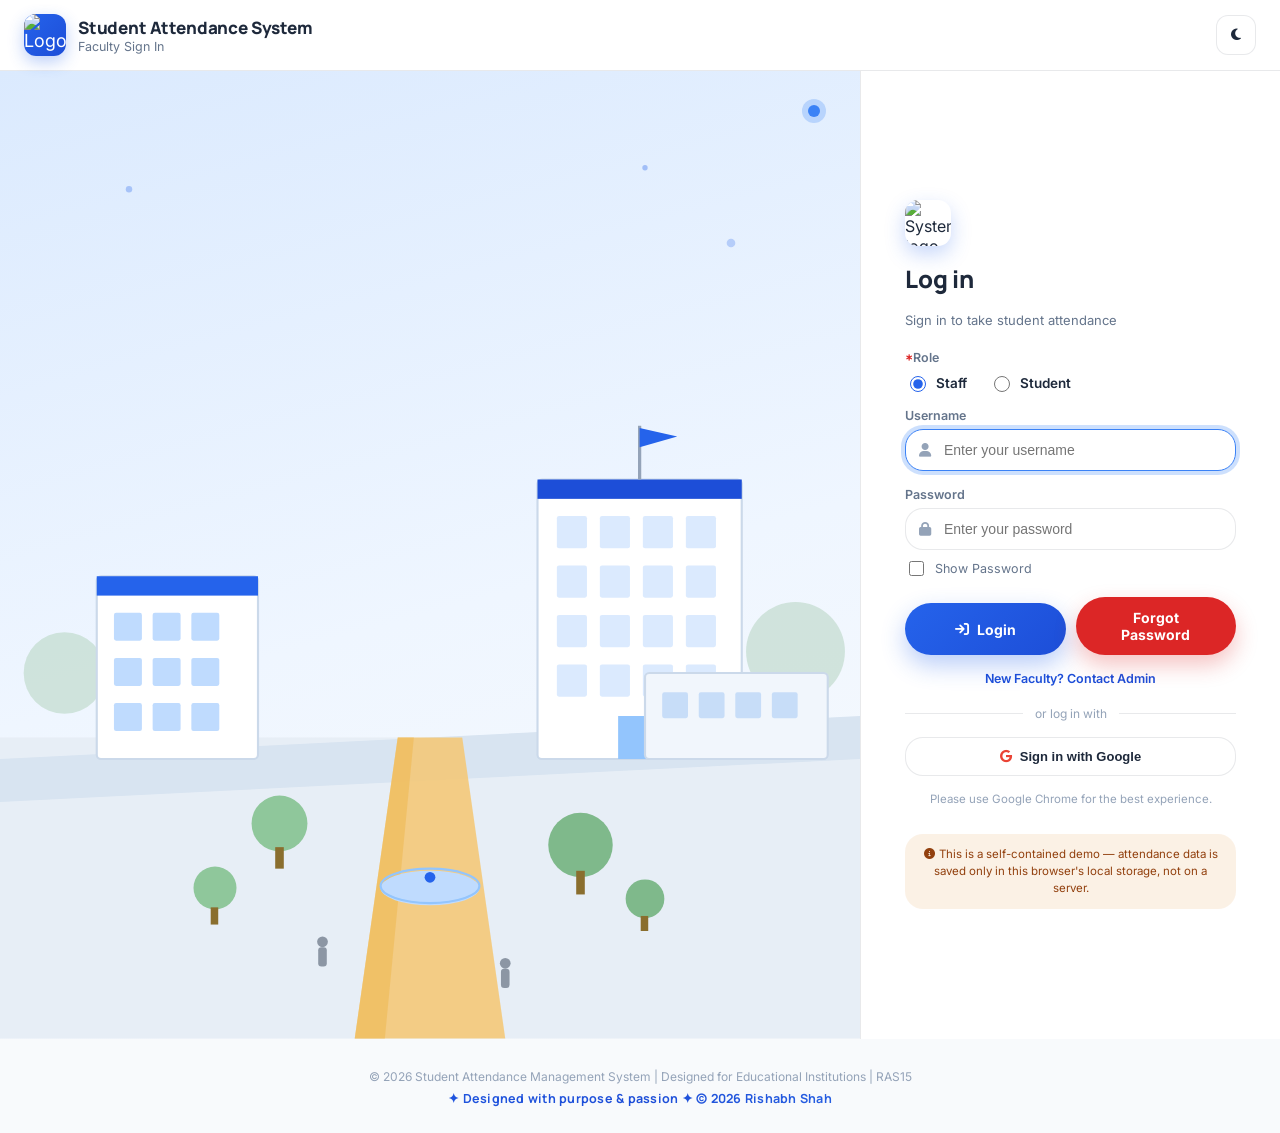
==== commit 812c2bc2: "V.3.4 commit" ====
--- a/index.html
+++ b/index.html
@@ -26,83 +26,173 @@
     </header>
 
     <div class="login-shell">
-        <div class="login-card-frame">
-            <!-- Illustration panel -->
-            <div class="login-illustration">
-                <div class="login-illustration-dot"></div>
-                <svg viewBox="0 0 480 520" xmlns="http://www.w3.org/2000/svg" preserveAspectRatio="xMidYMax slice">
-                    <!-- back hill -->
-                    <path d="M0 340 C 70 300, 130 300, 190 330 C 250 360, 300 300, 360 320 C 410 336, 450 320, 480 300 L 480 520 L 0 520 Z" fill="#DDCB94" opacity="0.55"/>
-                    <!-- mid hill -->
-                    <path d="M0 400 C 60 360, 120 380, 180 400 C 250 424, 320 370, 390 392 C 430 404, 460 392, 480 378 L 480 520 L 0 520 Z" fill="#B9A165" opacity="0.6"/>
-                    <!-- front hill (darkest, main silhouette) -->
-                    <path d="M0 440 C 50 410, 110 430, 170 448 C 230 466, 300 410, 370 434 C 415 449, 450 438, 480 420 L 480 520 L 0 520 Z" fill="#1C1B18"/>
-
-                    <!-- leaves cluster -->
-                    <g fill="#1C1B18">
-                        <ellipse cx="120" cy="392" rx="34" ry="13" transform="rotate(-28 120 392)"/>
-                        <ellipse cx="150" cy="368" rx="30" ry="11" transform="rotate(-52 150 368)"/>
-                        <ellipse cx="95" cy="360" rx="26" ry="10" transform="rotate(18 95 360)"/>
+        <!-- Illustration panel: original campus artwork (not a photo) -->
+        <div class="login-illustration">
+            <div class="login-illustration-dot"></div>
+            <svg viewBox="0 0 800 900" xmlns="http://www.w3.org/2000/svg" preserveAspectRatio="xMidYMax slice">
+                <!-- sky accents -->
+                <circle cx="120" cy="110" r="3" fill="#2563EB" opacity="0.3"/>
+                <circle cx="680" cy="160" r="4" fill="#2563EB" opacity="0.25"/>
+                <circle cx="600" cy="90" r="2.5" fill="#2563EB" opacity="0.35"/>
+
+                <!-- distant tree line -->
+                <g fill="#BBD8C6" opacity="0.6">
+                    <circle cx="60" cy="560" r="38"/>
+                    <circle cx="740" cy="540" r="46"/>
+                    <circle cx="120" cy="580" r="30"/>
+                </g>
+
+                <!-- ground / courtyard -->
+                <rect x="0" y="620" width="800" height="280" fill="#E7EEF6"/>
+                <path d="M0 640 L800 600 L800 640 L0 680 Z" fill="#D8E4F1"/>
+
+                <!-- main path -->
+                <path d="M330 900 L370 620 L430 620 L470 900 Z" fill="#F4C979" opacity="0.9"/>
+                <path d="M330 900 L370 620 L385 620 L358 900 Z" fill="#F0BD5C" opacity="0.7"/>
+
+                <!-- Building 1 (left, mid height) -->
+                <g>
+                    <rect x="90" y="470" width="150" height="170" rx="4" fill="#FFFFFF" stroke="#CBD9EA" stroke-width="2"/>
+                    <rect x="90" y="470" width="150" height="18" fill="#2563EB"/>
+                    <g fill="#BFDBFE">
+                        <rect x="106" y="504" width="26" height="26" rx="2"/>
+                        <rect x="142" y="504" width="26" height="26" rx="2"/>
+                        <rect x="178" y="504" width="26" height="26" rx="2"/>
+                        <rect x="106" y="546" width="26" height="26" rx="2"/>
+                        <rect x="142" y="546" width="26" height="26" rx="2"/>
+                        <rect x="178" y="546" width="26" height="26" rx="2"/>
+                        <rect x="106" y="588" width="26" height="26" rx="2"/>
+                        <rect x="142" y="588" width="26" height="26" rx="2"/>
+                        <rect x="178" y="588" width="26" height="26" rx="2"/>
                     </g>
-                    <g fill="#8A6E2E" opacity="0.85">
-                        <ellipse cx="330" cy="380" rx="30" ry="11" transform="rotate(30 330 380)"/>
-                        <ellipse cx="300" cy="356" rx="26" ry="10" transform="rotate(58 300 356)"/>
-                        <ellipse cx="360" cy="360" rx="24" ry="9" transform="rotate(-16 360 360)"/>
+                </g>
+
+                <!-- Building 2 (center, tallest) -->
+                <g>
+                    <rect x="500" y="380" width="190" height="260" rx="4" fill="#FFFFFF" stroke="#CBD9EA" stroke-width="2"/>
+                    <rect x="500" y="380" width="190" height="18" fill="#1D4ED8"/>
+                    <g fill="#DBEAFE">
+                        <rect x="518" y="414" width="28" height="30" rx="2"/>
+                        <rect x="558" y="414" width="28" height="30" rx="2"/>
+                        <rect x="598" y="414" width="28" height="30" rx="2"/>
+                        <rect x="638" y="414" width="28" height="30" rx="2"/>
+                        <rect x="518" y="460" width="28" height="30" rx="2"/>
+                        <rect x="558" y="460" width="28" height="30" rx="2"/>
+                        <rect x="598" y="460" width="28" height="30" rx="2"/>
+                        <rect x="638" y="460" width="28" height="30" rx="2"/>
+                        <rect x="518" y="506" width="28" height="30" rx="2"/>
+                        <rect x="558" y="506" width="28" height="30" rx="2"/>
+                        <rect x="598" y="506" width="28" height="30" rx="2"/>
+                        <rect x="638" y="506" width="28" height="30" rx="2"/>
+                        <rect x="518" y="552" width="28" height="30" rx="2"/>
+                        <rect x="558" y="552" width="28" height="30" rx="2"/>
+                        <rect x="598" y="552" width="28" height="30" rx="2"/>
+                        <rect x="638" y="552" width="28" height="30" rx="2"/>
                     </g>
-
-                    <!-- graduation cap resting on the hill -->
-                    <g transform="translate(220 300)">
-                        <path d="M0 -14 L44 0 L0 14 L-44 0 Z" fill="#FBF3DC"/>
-                        <path d="M-26 3 L-26 20 C-26 30 -13 38 0 38 C13 38 26 30 26 20 L26 3 L0 15 Z" fill="#FBF3DC" opacity="0.94"/>
-                        <line x1="40" y1="2" x2="40" y2="24" stroke="#F4B400" stroke-width="3" stroke-linecap="round"/>
-                        <circle cx="40" cy="29" r="4.5" fill="#F4B400"/>
+                    <rect x="575" y="600" width="40" height="40" fill="#93C5FD"/>
+                </g>
+
+                <!-- Building 3 (right, low wing) -->
+                <g>
+                    <rect x="600" y="560" width="170" height="80" rx="4" fill="#F1F6FC" stroke="#CBD9EA" stroke-width="2"/>
+                    <g fill="#C7DDF8">
+                        <rect x="616" y="578" width="24" height="24" rx="2"/>
+                        <rect x="650" y="578" width="24" height="24" rx="2"/>
+                        <rect x="684" y="578" width="24" height="24" rx="2"/>
+                        <rect x="718" y="578" width="24" height="24" rx="2"/>
                     </g>
-
-                    <!-- floating accent circles -->
-                    <circle cx="70" cy="120" r="4" fill="#F4B400" opacity="0.8"/>
-                    <circle cx="410" cy="160" r="3" fill="#1C1B18" opacity="0.35"/>
-                    <circle cx="380" cy="90" r="5.5" fill="#FBF3DC" stroke="#F4B400" stroke-width="1.5"/>
-                </svg>
-            </div>
-
-            <!-- Login form panel -->
-            <div class="login-form-panel">
-                <div class="login-logo"><img src="assets/logo-mark.svg" alt="System logo"></div>
-                <h1>Log in</h1>
-                <p class="login-sub">Sign in to take student attendance</p>
-
-                <div id="login-alert" class="alert alert-danger" style="display:none;">
-                    <i class="fas fa-circle-exclamation"></i>
-                    <span>Invalid username or password. Please try again.</span>
-                </div>
-
-                <form id="login-form">
-                    <div class="field">
-                        <label for="username">Login, email or phone number</label>
-                        <div class="field-input">
-                            <i class="fas fa-user"></i>
-                            <input type="text" id="username" name="username" placeholder="Enter your username" autocomplete="username" required>
-                        </div>
+                </g>
+
+                <!-- flag pole + flag on center building -->
+                <line x1="595" y1="380" x2="595" y2="330" stroke="#94A3B8" stroke-width="3"/>
+                <path d="M595 332 L630 340 L595 350 Z" fill="#2563EB"/>
+
+                <!-- trees along the path -->
+                <g>
+                    <circle cx="260" cy="700" r="26" fill="#8FC79B"/>
+                    <rect x="256" y="722" width="8" height="20" fill="#8A6E2E"/>
+                    <circle cx="540" cy="720" r="30" fill="#7FB98B"/>
+                    <rect x="536" y="744" width="8" height="22" fill="#8A6E2E"/>
+                    <circle cx="200" cy="760" r="20" fill="#8FC79B"/>
+                    <rect x="196" y="778" width="7" height="16" fill="#8A6E2E"/>
+                    <circle cx="600" cy="770" r="18" fill="#7FB98B"/>
+                    <rect x="596" y="786" width="7" height="14" fill="#8A6E2E"/>
+                </g>
+
+                <!-- small fountain/pond accent -->
+                <ellipse cx="400" cy="760" rx="46" ry="16" fill="#BFDBFE"/>
+                <ellipse cx="400" cy="758" rx="46" ry="16" fill="none" stroke="#93C5FD" stroke-width="2"/>
+                <circle cx="400" cy="750" r="5" fill="#2563EB"/>
+
+                <!-- two small figures walking (abstract) -->
+                <g fill="#334155" opacity="0.5">
+                    <circle cx="300" cy="810" r="5"/>
+                    <rect x="296" y="815" width="8" height="18" rx="3"/>
+                    <circle cx="470" cy="830" r="5"/>
+                    <rect x="466" y="835" width="8" height="18" rx="3"/>
+                </g>
+            </svg>
+        </div>
+
+        <!-- Login form panel -->
+        <div class="login-form-panel">
+            <div class="login-logo"><img src="assets/logo-mark.svg" alt="System logo"></div>
+            <h1>Log in</h1>
+            <p class="login-sub">Sign in to take student attendance</p>
+
+            <div id="login-alert" class="alert alert-danger" style="display:none;">
+                <i class="fas fa-circle-exclamation"></i>
+                <span>Invalid username or password. Please try again.</span>
+            </div>
+
+            <form id="login-form">
+                <div class="login-role-group">
+                    <span class="role-label"><span style="color:var(--danger)">*</span>Role</span>
+                    <div class="login-role-options">
+                        <label class="login-role-option"><input type="radio" name="role" value="staff" checked> Staff</label>
+                        <label class="login-role-option"><input type="radio" name="role" value="student"> Student</label>
                     </div>
-                    <div class="field">
-                        <label for="password">Password</label>
-                        <div class="field-input">
-                            <i class="fas fa-lock"></i>
-                            <input type="password" id="password" name="password" placeholder="Enter your password" autocomplete="current-password" required>
-                        </div>
+                </div>
+
+                <div class="field">
+                    <label for="username">Username</label>
+                    <div class="field-input">
+                        <i class="fas fa-user"></i>
+                        <input type="text" id="username" name="username" placeholder="Enter your username" autocomplete="username" required>
                     </div>
-                    <button type="submit" class="btn btn-primary btn-block login-btn ripple">
-                        <i class="fas fa-arrow-right-to-bracket"></i> Log in
+                </div>
+                <div class="field">
+                    <label for="password">Password</label>
+                    <div class="field-input">
+                        <i class="fas fa-lock"></i>
+                        <input type="password" id="password" name="password" placeholder="Enter your password" autocomplete="current-password" required>
+                    </div>
+                </div>
+                <div class="login-checkbox-row">
+                    <input type="checkbox" id="show-password">
+                    <label for="show-password">Show Password</label>
+                </div>
+
+                <div class="login-btn-row">
+                    <button type="submit" class="btn btn-primary login-btn ripple">
+                        <i class="fas fa-arrow-right-to-bracket"></i> Login
                     </button>
-                </form>
-
-                <div class="login-divider">or log in with</div>
-                <div class="login-social-row">
-                    <button type="button" class="login-social-btn ripple" id="social-google"><i class="fa-brands fa-google"></i> Google</button>
-                    <button type="button" class="login-social-btn ripple" id="social-microsoft"><i class="fa-brands fa-microsoft"></i> Microsoft</button>
-                </div>
-
-                <a href="#" class="login-hint-link" id="forgot-link">Forgot login or password?</a>
+                    <button type="button" class="btn btn-danger-solid ripple" id="forgot-btn">Forgot Password</button>
+                </div>
+            </form>
+
+            <a href="#" class="login-hint-link" id="forgot-link">New Faculty? Contact Admin</a>
+
+            <div class="login-divider">or log in with</div>
+            <div class="login-social-row">
+                <button type="button" class="login-social-btn ripple" id="social-google"><i class="fa-brands fa-google"></i> Sign in with Google</button>
+            </div>
+
+            <p class="login-browser-tip">Please use Google Chrome for the best experience.</p>
+
+            <div class="login-notice-box">
+                <i class="fas fa-circle-info"></i>
+                This is a self-contained demo — attendance data is saved only in this browser's local storage, not on a server.
             </div>
         </div>
     </div>
--- a/css/style.css
+++ b/css/style.css
@@ -75,12 +75,9 @@
     --theory-text: #93C5FD;
 }
 
-* {
-    box-sizing: border-box;
-}
-
-html,
-body {
+* { box-sizing: border-box; }
+
+html, body {
     margin: 0;
     padding: 0;
     font-family: var(--font-body);
@@ -96,28 +93,12 @@
     display: flex;
     flex-direction: column;
 }
-
-.page,
-.login-shell {
-    flex: 1 0 auto;
-    width: 100%;
-}
-
-.main-footer {
-    flex-shrink: 0;
-}
-
-h1,
-h2,
-h3,
-h4 {
-    font-family: var(--font-display);
-    margin: 0;
-}
-
-a {
-    color: inherit;
-}
+.page, .login-shell { flex: 1 0 auto; width: 100%; }
+.main-footer { flex-shrink: 0; }
+
+h1, h2, h3, h4 { font-family: var(--font-display); margin: 0; }
+
+a { color: inherit; }
 
 /* ------------------------------------------------------------------ */
 /*  Floating blobs (ambient background)                               */
@@ -132,59 +113,19 @@
     pointer-events: none;
     animation: float-blob 16s ease-in-out infinite;
 }
-
-.blob-1 {
-    width: 420px;
-    height: 420px;
-    background: var(--bg-blob-1);
-    top: -120px;
-    left: -100px;
-}
-
-.blob-2 {
-    width: 380px;
-    height: 380px;
-    background: var(--bg-blob-2);
-    bottom: -140px;
-    right: -80px;
-    animation-delay: -5s;
-}
-
-.blob-3 {
-    width: 300px;
-    height: 300px;
-    background: var(--bg-blob-3);
-    top: 45%;
-    left: 60%;
-    animation-delay: -10s;
-}
+.blob-1 { width: 420px; height: 420px; background: var(--bg-blob-1); top: -120px; left: -100px; }
+.blob-2 { width: 380px; height: 380px; background: var(--bg-blob-2); bottom: -140px; right: -80px; animation-delay: -5s; }
+.blob-3 { width: 300px; height: 300px; background: var(--bg-blob-3); top: 45%; left: 60%; animation-delay: -10s; }
 
 @keyframes float-blob {
-
-    0%,
-    100% {
-        transform: translate(0, 0) scale(1);
-    }
-
-    33% {
-        transform: translate(30px, -40px) scale(1.08);
-    }
-
-    66% {
-        transform: translate(-25px, 25px) scale(0.95);
-    }
+    0%, 100% { transform: translate(0, 0) scale(1); }
+    33% { transform: translate(30px, -40px) scale(1.08); }
+    66% { transform: translate(-25px, 25px) scale(0.95); }
 }
 
 @media (prefers-reduced-motion: reduce) {
-    .blob {
-        animation: none;
-    }
-
-    * {
-        animation-duration: 0.001ms !important;
-        animation-iteration-count: 1 !important;
-        transition-duration: 0.001ms !important;
-    }
+    .blob { animation: none; }
+    * { animation-duration: 0.001ms !important; animation-iteration-count: 1 !important; transition-duration: 0.001ms !important; }
 }
 
 /* ------------------------------------------------------------------ */
@@ -201,15 +142,8 @@
 }
 
 @keyframes page-fade-in {
-    from {
-        opacity: 0;
-        transform: translateY(10px);
-    }
-
-    to {
-        opacity: 1;
-        transform: translateY(0);
-    }
+    from { opacity: 0; transform: translateY(10px); }
+    to { opacity: 1; transform: translateY(0); }
 }
 
 .glass-card {
@@ -247,18 +181,12 @@
     -webkit-backdrop-filter: blur(18px);
 }
 
-.brand {
-    display: flex;
-    align-items: center;
-    gap: 12px;
-}
+.brand { display: flex; align-items: center; gap: 12px; }
 
 .brand-mark {
-    width: 42px;
-    height: 42px;
+    width: 42px; height: 42px;
     border-radius: 12px;
-    display: grid;
-    place-items: center;
+    display: grid; place-items: center;
     background: linear-gradient(135deg, var(--primary), var(--secondary));
     color: #fff;
     font-size: 18px;
@@ -266,72 +194,89 @@
     overflow: hidden;
     flex-shrink: 0;
 }
-
-.brand-mark img {
-    width: 100%;
-    height: 100%;
-    object-fit: cover;
-    display: block;
-}
-
-.brand-text h1 {
-    font-size: 17px;
-    font-weight: 800;
-    letter-spacing: -0.01em;
-}
-
-.brand-text p {
-    margin: 0;
-    font-size: 12.5px;
-    color: var(--text-muted);
-}
-
-.topbar-actions {
-    display: flex;
-    align-items: center;
-    gap: 10px;
-    flex-wrap: wrap;
-}
+.brand-mark img { width: 100%; height: 100%; object-fit: cover; display: block; }
+
+.brand-text h1 { font-size: 17px; font-weight: 800; letter-spacing: -0.01em; }
+.brand-text p { margin: 0; font-size: 12.5px; color: var(--text-muted); }
+
+.topbar-actions { display: flex; align-items: center; gap: 10px; flex-wrap: wrap; }
 
 .chip {
-    display: flex;
-    flex-direction: column;
+    display: flex; flex-direction: column;
     padding: 6px 14px;
     border-radius: var(--radius-sm);
     background: rgba(59, 130, 246, 0.16);
     font-size: 12px;
     min-width: 92px;
 }
-
-.chip span:first-child {
-    color: var(--text-faint);
-    font-size: 10.5px;
-    text-transform: uppercase;
-    letter-spacing: 0.06em;
-}
-
-.chip span:last-child {
-    font-weight: 700;
-    font-size: 13px;
-}
+.chip span:first-child { color: var(--text-faint); font-size: 10.5px; text-transform: uppercase; letter-spacing: 0.06em; }
+.chip span:last-child { font-weight: 700; font-size: 13px; }
 
 .icon-btn {
-    width: 40px;
-    height: 40px;
+    width: 40px; height: 40px;
     border-radius: var(--radius-sm);
     border: 1px solid var(--surface-border);
     background: var(--surface-solid);
     color: var(--text);
-    display: grid;
-    place-items: center;
+    display: grid; place-items: center;
     cursor: pointer;
     transition: transform var(--transition), background var(--transition);
 }
-
-.icon-btn:hover {
-    transform: translateY(-2px);
-    background: rgba(59, 130, 246, 0.18);
-}
+.icon-btn:hover { transform: translateY(-2px); background: rgba(59, 130, 246, 0.18); }
+
+/* ------------------------------------------------------------------ */
+/*  App header + horizontal nav bar (ERP-style layout)                 */
+/*  Used on Dashboard, Timetable, Attendance and Reports pages.        */
+/* ------------------------------------------------------------------ */
+
+.app-header {
+    position: sticky; top: 0; z-index: 31;
+    display: flex; align-items: center; justify-content: space-between;
+    gap: 16px;
+    padding: 10px 24px;
+    background: var(--surface-solid);
+    border-bottom: 1px solid var(--surface-border);
+}
+.app-header-brand { display: flex; align-items: center; gap: 10px; }
+.app-header-brand img { width: 38px; height: 38px; border-radius: 10px; display: block; box-shadow: 0 4px 12px rgba(37,99,235,0.25); }
+.app-header-brand-text strong { display: block; font-size: 14.5px; font-weight: 800; line-height: 1.2; }
+.app-header-brand-text span { display: block; font-size: 10.5px; color: var(--text-muted); }
+
+.app-header-right { display: flex; align-items: center; gap: 12px; }
+.app-avatar {
+    width: 38px; height: 38px; border-radius: 50%;
+    background: linear-gradient(135deg, var(--primary), var(--secondary));
+    color: #fff; display: grid; place-items: center;
+    font-weight: 800; font-size: 13px; flex-shrink: 0;
+}
+.app-header-user { display: flex; align-items: center; gap: 10px; }
+.app-header-user-text { font-size: 12.5px; line-height: 1.3; }
+.app-header-user-text .greet { display: block; color: var(--text-muted); font-size: 11px; }
+.app-header-user-text strong { font-weight: 800; }
+
+.app-nav {
+    position: sticky; top: 59px; z-index: 30;
+    background: #111827;
+    overflow-x: auto;
+    scrollbar-width: thin;
+}
+.app-nav-inner { display: flex; align-items: center; gap: 2px; padding: 0 16px; min-width: max-content; }
+.app-nav-link {
+    display: flex; align-items: center; gap: 7px;
+    padding: 13px 16px;
+    color: rgba(255,255,255,0.68);
+    font-size: 13px; font-weight: 600; white-space: nowrap;
+    border-bottom: 3px solid transparent;
+    transition: var(--transition);
+    cursor: pointer; background: none; border-top: none; border-left: none; border-right: none;
+    text-decoration: none;
+}
+.app-nav-link i { font-size: 13px; }
+.app-nav-link:hover { color: #fff; background: rgba(255,255,255,0.06); }
+.app-nav-link.active { color: #fff; border-bottom-color: var(--accent); background: rgba(255,255,255,0.05); }
+.app-nav-spacer { flex: 1; }
+.app-nav-link.nav-logout { color: rgba(252,165,165,0.85); }
+.app-nav-link.nav-logout:hover { color: #FCA5A5; background: rgba(220,38,38,0.12); }
 
 /* ------------------------------------------------------------------ */
 /*  Buttons                                                             */
@@ -352,58 +297,17 @@
     gap: 8px;
     transition: transform var(--transition), box-shadow var(--transition), opacity var(--transition);
 }
-
-.btn:disabled {
-    opacity: 0.45;
-    cursor: not-allowed;
-    transform: none !important;
-}
-
-.btn:not(:disabled):hover {
-    transform: translateY(-2px);
-}
-
-.btn:active:not(:disabled) {
-    transform: translateY(0) scale(0.98);
-}
-
-.btn-primary {
-    background: linear-gradient(135deg, var(--primary), var(--secondary));
-    color: #fff;
-    box-shadow: 0 10px 24px rgba(37, 99, 235, 0.32);
-}
-
-.btn-success {
-    background: linear-gradient(135deg, var(--success), #059669);
-    color: #fff;
-    box-shadow: 0 10px 24px rgba(34, 197, 94, 0.32);
-}
-
-.btn-outline {
-    background: transparent;
-    border: 1.5px solid var(--surface-border);
-    color: var(--text);
-}
-
-.btn-outline:hover {
-    border-color: var(--primary);
-    color: var(--primary);
-}
-
-.btn-danger-ghost {
-    background: rgba(239, 68, 68, 0.1);
-    color: var(--danger);
-}
-
-.btn-sm {
-    padding: 8px 16px;
-    font-size: 12.5px;
-}
-
-.btn-block {
-    width: 100%;
-    justify-content: center;
-}
+.btn:disabled { opacity: 0.45; cursor: not-allowed; transform: none !important; }
+.btn:not(:disabled):hover { transform: translateY(-2px); }
+.btn:active:not(:disabled) { transform: translateY(0) scale(0.98); }
+
+.btn-primary { background: linear-gradient(135deg, var(--primary), var(--secondary)); color: #fff; box-shadow: 0 10px 24px rgba(37, 99, 235, 0.32); }
+.btn-success { background: linear-gradient(135deg, var(--success), #059669); color: #fff; box-shadow: 0 10px 24px rgba(34, 197, 94, 0.32); }
+.btn-outline { background: transparent; border: 1.5px solid var(--surface-border); color: var(--text); }
+.btn-outline:hover { border-color: var(--primary); color: var(--primary); }
+.btn-danger-ghost { background: rgba(239, 68, 68, 0.1); color: var(--danger); }
+.btn-sm { padding: 8px 16px; font-size: 12.5px; }
+.btn-block { width: 100%; justify-content: center; }
 
 .ripple-circle {
     position: absolute;
@@ -413,245 +317,131 @@
     animation: ripple-anim 650ms ease-out;
     pointer-events: none;
 }
-
-@keyframes ripple-anim {
-    to {
-        transform: scale(1);
-        opacity: 0;
-    }
-}
-
-/* ------------------------------------------------------------------ */
-/*  Login page — card-frame layout (illustration + form)               */
+@keyframes ripple-anim { to { transform: scale(1); opacity: 0; } }
+
+/* ------------------------------------------------------------------ */
+/*  Login page — full-bleed split screen (illustration + form panel)   */
 /* ------------------------------------------------------------------ */
 
 .login-shell {
     flex: 1 0 auto;
-    display: grid;
-    place-items: center;
+    display: flex;
+    align-items: stretch;
     position: relative;
     z-index: 1;
-    padding: 36px 20px 56px;
-}
-
-/* Soft decorative ring pattern behind the card, echoing the reference layout */
-.login-shell::before {
-    content: "";
-    position: absolute;
-    inset: 0;
-    background-image:
-        radial-gradient(circle at 12% 18%, rgba(29, 78, 216, 0.05) 0, rgba(29, 78, 216, 0.05) 1px, transparent 1px),
-        radial-gradient(circle at 88% 82%, rgba(59, 130, 246, 0.12) 0, rgba(59, 130, 246, 0.12) 1px, transparent 1px);
-    background-size: 26px 26px, 30px 30px;
-    opacity: 0.7;
-    pointer-events: none;
-}
-
-.login-card-frame {
-    position: relative;
-    z-index: 1;
-    width: 100%;
-    max-width: 960px;
-    display: grid;
-    grid-template-columns: 1fr 1fr;
-    background: var(--surface-solid);
-    border-radius: var(--radius-lg);
-    border: 1px solid var(--surface-border);
-    box-shadow: 0 30px 70px rgba(37, 99, 235, 0.16);
-    overflow: hidden;
-    animation: card-pop 560ms var(--transition);
-}
-
-@keyframes card-pop {
-    from {
-        opacity: 0;
-        transform: translateY(18px) scale(0.98);
-    }
-
-    to {
-        opacity: 1;
-        transform: translateY(0) scale(1);
-    }
-}
-
-/* -- Illustration panel -- */
+    min-height: calc(100vh - 60px);
+}
+
+/* -- Illustration panel (fills remaining space, edge-to-edge) -- */
 .login-illustration {
     position: relative;
     overflow: hidden;
-    background: linear-gradient(165deg, #FBF3DC 0%, #F3E7C4 60%, #ECDCA8 100%);
+    flex: 1 1 auto;
+    background: linear-gradient(165deg, #DBEAFE 0%, #EFF6FF 55%, #F8FAFC 100%);
     display: flex;
     align-items: flex-end;
     justify-content: center;
-    min-height: 420px;
-}
-
-.login-illustration svg {
-    width: 100%;
-    height: 100%;
-    display: block;
-}
-
+    min-height: 320px;
+}
+.login-illustration svg { width: 100%; height: 100%; display: block; }
 .login-illustration-dot {
-    position: absolute;
-    top: 34px;
-    right: 40px;
-    width: 12px;
-    height: 12px;
-    border-radius: 50%;
+    position: absolute; top: 34px; right: 40px;
+    width: 12px; height: 12px; border-radius: 50%;
     background: var(--accent);
-    box-shadow: 0 0 0 6px rgba(59, 130, 246, 0.25);
-}
-
-/* -- Form panel -- */
+    box-shadow: 0 0 0 6px rgba(59,130,246,0.25);
+}
+
+/* -- Form panel (fixed width, light card-toned background) -- */
 .login-form-panel {
+    flex: 0 0 420px;
     display: flex;
     flex-direction: column;
     justify-content: center;
-    padding: 56px 52px;
+    padding: 40px 44px;
+    background: var(--surface-solid);
+    border-left: 1px solid var(--surface-border);
+    animation: card-pop 480ms var(--transition);
+}
+
+@keyframes card-pop {
+    from { opacity: 0; transform: translateY(14px); }
+    to { opacity: 1; transform: translateY(0); }
 }
 
 .login-logo {
-    width: 46px;
-    height: 46px;
-    margin-bottom: 18px;
+    width: 46px; height: 46px;
+    margin-bottom: 16px;
     border-radius: 13px;
     overflow: hidden;
     box-shadow: 0 8px 20px rgba(37, 99, 235, 0.26);
 }
-
-.login-logo img {
-    width: 100%;
-    height: 100%;
-    object-fit: cover;
-    display: block;
-}
-
-.login-form-panel h1 {
-    font-size: 26px;
-    font-weight: 800;
-    margin-bottom: 6px;
-    letter-spacing: -0.01em;
-}
-
-.login-form-panel>p.login-sub {
-    color: var(--text-muted);
-    font-size: 13.5px;
-    margin-bottom: 28px;
-}
-
-.login-divider {
-    display: flex;
-    align-items: center;
-    gap: 12px;
-    margin: 20px 0 16px;
-    color: var(--text-faint);
-    font-size: 12px;
-}
-
-.login-divider::before,
-.login-divider::after {
-    content: "";
-    flex: 1;
-    height: 1px;
-    background: var(--surface-border);
-}
-
-.login-social-row {
-    display: flex;
-    gap: 12px;
-}
-
+.login-logo img { width: 100%; height: 100%; object-fit: cover; display: block; }
+
+.login-form-panel h1 { font-size: 24px; font-weight: 800; margin-bottom: 4px; letter-spacing: -0.01em; }
+.login-form-panel > p.login-sub { color: var(--text-muted); font-size: 13px; margin-bottom: 22px; }
+
+/* Role selector (Staff / Student) */
+.login-role-group { margin-bottom: 16px; }
+.login-role-group > span.role-label { display: block; font-size: 12.5px; font-weight: 600; color: var(--text-muted); margin-bottom: 8px; }
+.login-role-options { display: flex; gap: 22px; }
+.login-role-option { display: flex; align-items: center; gap: 7px; cursor: pointer; font-size: 13.5px; font-weight: 600; }
+.login-role-option input[type="radio"] { width: 16px; height: 16px; accent-color: var(--primary); cursor: pointer; }
+
+/* Two-button row: Login (primary) + Forgot Password (danger outline) */
+.login-btn-row { display: flex; gap: 10px; margin-top: 4px; }
+.login-btn-row .btn { flex: 1; justify-content: center; }
+.btn-danger-solid { background: var(--danger); color: #fff; box-shadow: 0 10px 22px rgba(220,38,38,0.28); }
+
+.login-checkbox-row { display: flex; align-items: center; gap: 8px; margin: -8px 0 18px; }
+.login-checkbox-row input[type="checkbox"] { width: 15px; height: 15px; accent-color: var(--primary); cursor: pointer; }
+.login-checkbox-row label { font-size: 12.5px; color: var(--text-muted); cursor: pointer; }
+
+.login-divider { display: flex; align-items: center; gap: 12px; margin: 20px 0 16px; color: var(--text-faint); font-size: 12px; }
+.login-divider::before, .login-divider::after { content: ""; flex: 1; height: 1px; background: var(--surface-border); }
+
+.login-social-row { display: flex; gap: 12px; }
 .login-social-btn {
     flex: 1;
-    display: flex;
-    align-items: center;
-    justify-content: center;
+    display: flex; align-items: center; justify-content: center;
     gap: 8px;
     padding: 11px 14px;
     border-radius: var(--radius-md);
     border: 1.5px solid var(--surface-border);
     background: var(--surface-solid);
-    font-size: 13px;
-    font-weight: 600;
-    color: var(--text);
+    font-size: 13px; font-weight: 600; color: var(--text);
     cursor: pointer;
     transition: var(--transition);
 }
-
-.login-social-btn:hover {
-    border-color: var(--accent);
-    transform: translateY(-2px);
-    box-shadow: var(--shadow-soft);
-}
-
-.login-social-btn i.fa-google {
-    color: #EA4335;
-}
-
-.login-social-btn i.fa-microsoft {
-    color: #00A4EF;
-}
-
-.login-hint-link {
-    display: block;
+.login-social-btn:hover { border-color: var(--accent); transform: translateY(-2px); box-shadow: var(--shadow-soft); }
+.login-social-btn i.fa-google { color: #EA4335; }
+.login-social-btn i.fa-microsoft { color: #00A4EF; }
+
+.login-browser-tip { text-align: center; font-size: 11.5px; color: var(--text-faint); margin-top: 16px; }
+
+.login-notice-box {
+    margin-top: 16px;
+    padding: 12px 14px;
+    border-radius: var(--radius-md);
+    background: rgba(217,119,6,0.1);
+    color: #92400E;
+    font-size: 11.5px;
+    line-height: 1.5;
     text-align: center;
-    margin-top: 18px;
-    font-size: 12.5px;
-    color: var(--accent-ink, var(--text-muted));
-    text-decoration: none;
-    font-weight: 600;
-}
-
-.login-hint-link:hover {
-    text-decoration: underline;
-}
-
-.login-hint-link,
-.login-hint-link:visited {
-    color: #1D4ED8;
-}
-
-.login-topbar {
-    margin-bottom: 0;
-}
-
-.login-card h1 {
-    font-size: 21px;
-    margin-bottom: 4px;
-}
-
-.login-card>p {
-    color: var(--text-muted);
-    font-size: 13px;
-    margin-bottom: 24px;
-}
-
-.field {
-    text-align: left;
-    margin-bottom: 16px;
-}
-
-.field label {
-    display: block;
-    font-size: 12.5px;
-    font-weight: 600;
-    color: var(--text-muted);
-    margin-bottom: 6px;
-}
-
+}
+[data-theme="dark"] .login-notice-box { color: #FCD34D; }
+
+.login-hint-link { display: block; text-align: center; margin-top: 16px; font-size: 12.5px; color: #1D4ED8; text-decoration: none; font-weight: 600; }
+.login-hint-link:hover { text-decoration: underline; }
+
+.login-topbar { margin-bottom: 0; }
+
+.field { text-align: left; margin-bottom: 16px; }
+.field label { display: block; font-size: 12.5px; font-weight: 600; color: var(--text-muted); margin-bottom: 6px; }
 .field-input {
     position: relative;
-    display: flex;
-    align-items: center;
-}
-
-.field-input i {
-    position: absolute;
-    left: 14px;
-    color: var(--text-faint);
-    font-size: 14px;
-}
-
+    display: flex; align-items: center;
+}
+.field-input i { position: absolute; left: 14px; color: var(--text-faint); font-size: 14px; }
 .field-input input {
     width: 100%;
     padding: 12px 14px 12px 38px;
@@ -663,174 +453,62 @@
     outline: none;
     transition: border-color var(--transition), box-shadow var(--transition);
 }
-
-.field-input input:focus {
-    border-color: var(--accent);
-    box-shadow: 0 0 0 4px rgba(59, 130, 246, 0.25);
-}
-
-.login-btn {
-    margin-top: 6px;
-}
+.field-input input:focus { border-color: var(--accent); box-shadow: 0 0 0 4px rgba(59, 130, 246, 0.25); }
+
+.login-btn { margin-top: 6px; }
 
 .alert {
-    display: flex;
-    align-items: center;
-    gap: 10px;
+    display: flex; align-items: center; gap: 10px;
     padding: 12px 16px;
     border-radius: var(--radius-md);
     font-size: 13.5px;
     margin-bottom: 16px;
     animation: alert-slide 260ms var(--transition);
 }
-
-@keyframes alert-slide {
-    from {
-        opacity: 0;
-        transform: translateY(-6px);
-    }
-
-    to {
-        opacity: 1;
-        transform: translateY(0);
-    }
-}
-
-.alert-info {
-    background: rgba(59, 130, 246, 0.16);
-    color: #1D4ED8;
-}
-
-.alert-warning {
-    background: rgba(245, 158, 11, 0.14);
-    color: #92400E;
-}
-
-.alert-danger {
-    background: rgba(239, 68, 68, 0.12);
-    color: #B91C1C;
-}
-
-.alert-success {
-    background: rgba(34, 197, 94, 0.12);
-    color: #065F46;
-}
-
-[data-theme="dark"] .alert-info {
-    color: #FCD34D;
-}
-
-[data-theme="dark"] .alert-warning {
-    color: #FCD34D;
-}
-
-[data-theme="dark"] .alert-danger {
-    color: #FCA5A5;
-}
-
-[data-theme="dark"] .alert-success {
-    color: #6EE7B7;
-}
-
-.shake {
-    animation: shake 480ms ease-in-out;
-}
-
+@keyframes alert-slide { from { opacity: 0; transform: translateY(-6px); } to { opacity: 1; transform: translateY(0); } }
+.alert-info { background: rgba(59, 130, 246, 0.16); color: #1D4ED8; }
+.alert-warning { background: rgba(245, 158, 11, 0.14); color: #92400E; }
+.alert-danger { background: rgba(239, 68, 68, 0.12); color: #B91C1C; }
+.alert-success { background: rgba(34, 197, 94, 0.12); color: #065F46; }
+[data-theme="dark"] .alert-info { color: #FCD34D; }
+[data-theme="dark"] .alert-warning { color: #FCD34D; }
+[data-theme="dark"] .alert-danger { color: #FCA5A5; }
+[data-theme="dark"] .alert-success { color: #6EE7B7; }
+
+.shake { animation: shake 480ms ease-in-out; }
 @keyframes shake {
-
-    0%,
-    100% {
-        transform: translateX(0);
-    }
-
-    20%,
-    60% {
-        transform: translateX(-8px);
-    }
-
-    40%,
-    80% {
-        transform: translateX(8px);
-    }
-}
-
-.login-hint {
-    margin-top: 18px;
-    font-size: 11.5px;
-    color: var(--text-faint);
-}
+    0%, 100% { transform: translateX(0); }
+    20%, 60% { transform: translateX(-8px); }
+    40%, 80% { transform: translateX(8px); }
+}
+
+.login-hint { margin-top: 18px; font-size: 11.5px; color: var(--text-faint); }
 
 /* ------------------------------------------------------------------ */
 /*  Section titles / cards                                             */
 /* ------------------------------------------------------------------ */
 
-.section-card {
-    padding: 22px 24px;
-    margin-bottom: 22px;
-}
-
+.section-card { padding: 22px 24px; margin-bottom: 22px; }
 .section-title {
-    display: flex;
-    align-items: center;
-    gap: 10px;
-    font-size: 15.5px;
-    font-weight: 800;
+    display: flex; align-items: center; gap: 10px;
+    font-size: 15.5px; font-weight: 800;
     margin-bottom: 16px;
 }
-
-.section-title i {
-    color: var(--primary);
-}
-
-.section-sub {
-    font-size: 12.5px;
-    color: var(--text-muted);
-    margin: -8px 0 16px;
-}
+.section-title i { color: var(--primary); }
+.section-sub { font-size: 12.5px; color: var(--text-muted); margin: -8px 0 16px; }
 
 /* ------------------------------------------------------------------ */
 /*  Weekly timetable grid                                              */
 /* ------------------------------------------------------------------ */
 
-.timetable-legend {
-    display: flex;
-    gap: 18px;
-    flex-wrap: wrap;
-    margin-bottom: 16px;
-    font-size: 12px;
-    color: var(--text-muted);
-}
-
-.timetable-legend span {
-    display: inline-flex;
-    align-items: center;
-    gap: 6px;
-}
-
-.legend-dot {
-    width: 10px;
-    height: 10px;
-    border-radius: 3px;
-    display: inline-block;
-}
-
-.legend-dot.dot-theory {
-    background: var(--theory-border);
-}
-
-.legend-dot.dot-lab {
-    background: var(--lab-border);
-}
-
-.legend-dot.dot-today {
-    background: var(--primary);
-}
-
-.timetable-wrap {
-    overflow-x: auto;
-    padding-bottom: 6px;
-}
-
+.timetable-legend { display: flex; gap: 18px; flex-wrap: wrap; margin-bottom: 16px; font-size: 12px; color: var(--text-muted); }
+.timetable-legend span { display: inline-flex; align-items: center; gap: 6px; }
+.legend-dot { width: 10px; height: 10px; border-radius: 3px; display: inline-block; }
+.legend-dot.dot-theory { background: var(--theory-border); }
+.legend-dot.dot-lab { background: var(--lab-border); }
+.legend-dot.dot-today { background: var(--primary); }
+
+.timetable-wrap { overflow-x: auto; padding-bottom: 6px; }
 table.timetable {
     border-collapse: separate;
     border-spacing: 8px;
@@ -838,7 +516,6 @@
     min-width: 780px;
     table-layout: fixed;
 }
-
 table.timetable th.period-col,
 table.timetable td.period-col {
     width: 92px;
@@ -846,7 +523,6 @@
     left: 0;
     z-index: 3;
 }
-
 table.timetable thead th {
     padding: 10px 8px;
     text-align: center;
@@ -855,34 +531,22 @@
     color: var(--text-muted);
     background: transparent;
 }
-
 table.timetable thead th.day-head {
     border-radius: var(--radius-sm);
     background: var(--surface-solid);
     border: 1.5px solid var(--surface-border);
     padding: 10px 6px;
 }
-
 table.timetable thead th.day-head.is-today {
     background: linear-gradient(135deg, var(--primary), var(--secondary));
     color: #fff;
     border-color: transparent;
     box-shadow: inset 0 -3px 0 var(--accent);
 }
-
-table.timetable thead th.day-head .day-name {
-    display: block;
-    font-size: 13px;
-}
-
+table.timetable thead th.day-head .day-name { display: block; font-size: 13px; }
 table.timetable thead th.day-head .day-tag {
-    display: block;
-    font-size: 9.5px;
-    font-weight: 700;
-    text-transform: uppercase;
-    letter-spacing: 0.06em;
-    margin-top: 2px;
-    opacity: 0.75;
+    display: block; font-size: 9.5px; font-weight: 700; text-transform: uppercase;
+    letter-spacing: 0.06em; margin-top: 2px; opacity: 0.75;
 }
 
 td.period-col {
@@ -913,703 +577,330 @@
     gap: 4px;
     overflow: hidden;
 }
-
-.timetable-cell:hover {
-    transform: translateY(-2px);
-    box-shadow: var(--shadow-soft);
-    border-color: var(--primary-light);
-}
-
-.timetable-cell.type-lab {
-    border-left: 4px solid var(--lab-border);
-    background: var(--lab-bg);
-}
-
-.timetable-cell.type-theory {
-    border-left: 4px solid var(--theory-border);
-    background: var(--theory-bg);
-}
-
-.timetable-cell.type-lab:hover,
-.timetable-cell.type-theory:hover {
-    filter: brightness(0.98);
-}
-
+.timetable-cell:hover { transform: translateY(-2px); box-shadow: var(--shadow-soft); border-color: var(--primary-light); }
+.timetable-cell.type-lab { border-left: 4px solid var(--lab-border); background: var(--lab-bg); }
+.timetable-cell.type-theory { border-left: 4px solid var(--theory-border); background: var(--theory-bg); }
+.timetable-cell.type-lab:hover, .timetable-cell.type-theory:hover { filter: brightness(0.98); }
 .timetable-cell.selected {
     border-color: var(--primary);
     background: rgba(59, 130, 246, 0.16);
     box-shadow: 0 0 0 3px rgba(59, 130, 246, 0.32);
 }
-
 .timetable-cell.is-empty {
     cursor: default;
     background: transparent;
     border-style: dashed;
     opacity: 0.4;
 }
-
-.timetable-cell.is-empty:hover {
-    transform: none;
-    box-shadow: none;
-}
-
-.cell-time {
-    font-family: var(--font-mono);
-    font-size: 10px;
-    color: var(--text-muted);
-}
-
-.cell-subject {
-    font-size: 12px;
-    font-weight: 700;
-    line-height: 1.25;
-}
-
+.timetable-cell.is-empty:hover { transform: none; box-shadow: none; }
+
+.cell-time { font-family: var(--font-mono); font-size: 10px; color: var(--text-muted); }
+.cell-subject { font-size: 12px; font-weight: 700; line-height: 1.25; }
 .cell-badge {
-    position: absolute;
-    top: 7px;
-    right: 7px;
-    font-size: 8.5px;
-    font-weight: 800;
-    text-transform: uppercase;
-    letter-spacing: 0.04em;
-    padding: 2px 7px;
-    border-radius: var(--radius-pill);
-}
-
-.cell-badge.type-lab {
-    background: rgba(234, 179, 8, 0.22);
-    color: var(--lab-text);
-}
-
-.cell-badge.type-theory {
-    background: rgba(37, 99, 235, 0.14);
-    color: var(--theory-text);
-}
-
+    position: absolute; top: 7px; right: 7px;
+    font-size: 8.5px; font-weight: 800; text-transform: uppercase; letter-spacing: 0.04em;
+    padding: 2px 7px; border-radius: var(--radius-pill);
+}
+.cell-badge.type-lab { background: rgba(234, 179, 8, 0.22); color: var(--lab-text); }
+.cell-badge.type-theory { background: rgba(37, 99, 235, 0.14); color: var(--theory-text); }
 .cell-check {
-    position: absolute;
-    bottom: 7px;
-    right: 7px;
-    width: 18px;
-    height: 18px;
-    border-radius: 50%;
-    background: var(--primary);
-    color: #fff;
-    display: grid;
-    place-items: center;
-    font-size: 9px;
-    opacity: 0;
-    transform: scale(0.5);
+    position: absolute; bottom: 7px; right: 7px;
+    width: 18px; height: 18px; border-radius: 50%;
+    background: var(--primary); color: #fff;
+    display: grid; place-items: center; font-size: 9px;
+    opacity: 0; transform: scale(0.5);
     transition: var(--transition);
 }
-
-.timetable-cell.selected .cell-check {
-    opacity: 1;
-    transform: scale(1);
-}
+.timetable-cell.selected .cell-check { opacity: 1; transform: scale(1); }
 
 .cell-taken {
-    position: absolute;
-    top: 7px;
-    left: 7px;
-    color: var(--success);
-    font-size: 14px;
-    filter: drop-shadow(0 1px 1px rgba(0, 0, 0, 0.08));
-}
-
-@keyframes rise-in {
-    from {
-        opacity: 0;
-        transform: translateY(10px);
-    }
-
-    to {
-        opacity: 1;
-        transform: translateY(0);
-    }
-}
+    position: absolute; top: 7px; left: 7px;
+    color: var(--success); font-size: 14px;
+    filter: drop-shadow(0 1px 1px rgba(0,0,0,0.08));
+}
+
+@keyframes rise-in { from { opacity: 0; transform: translateY(10px); } to { opacity: 1; transform: translateY(0); } }
 
 /* Batch cards */
-.batch-grid {
-    display: grid;
-    grid-template-columns: repeat(auto-fit, minmax(220px, 1fr));
-    gap: 14px;
-}
-
+.batch-grid { display: grid; grid-template-columns: repeat(auto-fit, minmax(220px, 1fr)); gap: 14px; }
 .batch-card {
-    padding: 18px;
-    border-radius: var(--radius-md);
+    padding: 18px; border-radius: var(--radius-md);
     border: 1.5px solid var(--surface-border);
     background: var(--surface-solid);
-    cursor: pointer;
-    transition: var(--transition);
-    display: flex;
-    align-items: center;
-    gap: 14px;
-}
-
-.batch-card:hover {
-    transform: translateY(-3px);
-    box-shadow: var(--shadow-soft);
-}
-
-.batch-card.selected {
-    border-color: var(--secondary);
-    background: rgba(124, 58, 237, 0.08);
-    box-shadow: 0 0 0 3px rgba(124, 58, 237, .16);
-}
-
+    cursor: pointer; transition: var(--transition);
+    display: flex; align-items: center; gap: 14px;
+}
+.batch-card:hover { transform: translateY(-3px); box-shadow: var(--shadow-soft); }
+.batch-card.selected { border-color: var(--secondary); background: rgba(124, 58, 237, 0.08); box-shadow: 0 0 0 3px rgba(124,58,237,.16); }
 .batch-icon {
-    width: 46px;
-    height: 46px;
-    border-radius: 12px;
-    display: grid;
-    place-items: center;
-    font-size: 18px;
-    color: #fff;
+    width: 46px; height: 46px; border-radius: 12px;
+    display: grid; place-items: center; font-size: 18px; color: #fff;
     background: linear-gradient(135deg, var(--secondary), var(--accent));
     flex-shrink: 0;
 }
-
-.batch-name {
-    font-weight: 700;
-    font-size: 14.5px;
-}
-
-.batch-meta {
-    font-size: 12px;
-    color: var(--text-muted);
-}
+.batch-name { font-weight: 700; font-size: 14.5px; }
+.batch-meta { font-size: 12px; color: var(--text-muted); }
 
 .selected-summary {
     display: none;
     margin-top: 6px;
     padding: 16px 18px;
     border-radius: var(--radius-md);
-    background: linear-gradient(135deg, rgba(59, 130, 246, .16), rgba(37, 99, 235, .06));
+    background: linear-gradient(135deg, rgba(59,130,246,.16), rgba(37,99,235,.06));
     border: 1px dashed var(--primary-light);
 }
-
-.selected-summary.show {
-    display: grid;
-    grid-template-columns: repeat(auto-fit, minmax(140px, 1fr));
-    gap: 12px;
-    animation: rise-in 300ms var(--transition);
-}
-
-.selected-summary .label {
-    font-size: 11px;
-    color: var(--text-muted);
-    text-transform: uppercase;
-    letter-spacing: .05em;
-}
-
-.selected-summary .value {
-    font-weight: 700;
-    font-size: 14px;
-    margin-top: 3px;
-}
+.selected-summary.show { display: grid; grid-template-columns: repeat(auto-fit, minmax(140px, 1fr)); gap: 12px; animation: rise-in 300ms var(--transition); }
+.selected-summary .label { font-size: 11px; color: var(--text-muted); text-transform: uppercase; letter-spacing: .05em; }
+.selected-summary .value { font-weight: 700; font-size: 14px; margin-top: 3px; }
 
 /* ------------------------------------------------------------------ */
 /*  Dashboard stat cards                                               */
 /* ------------------------------------------------------------------ */
 
-.dash-grid {
-    display: grid;
-    grid-template-columns: repeat(auto-fit, minmax(190px, 1fr));
-    gap: 16px;
-    margin-bottom: 22px;
-}
-
+.dash-grid { display: grid; grid-template-columns: repeat(auto-fit, minmax(190px, 1fr)); gap: 16px; margin-bottom: 22px; }
 .dash-card {
-    padding: 18px;
-    border-radius: var(--radius-lg);
-    display: flex;
-    flex-direction: column;
-    gap: 8px;
+    padding: 18px; border-radius: var(--radius-lg);
+    display: flex; flex-direction: column; gap: 8px;
     animation: rise-in 380ms var(--transition) backwards;
 }
-
 .dash-card .dash-icon {
-    width: 38px;
-    height: 38px;
-    border-radius: 10px;
-    display: grid;
-    place-items: center;
-    color: #fff;
-    font-size: 15px;
-}
-
-.dash-card .dash-value {
-    font-size: 26px;
-    font-weight: 800;
-    font-family: var(--font-display);
-}
-
-.dash-card .dash-label {
-    font-size: 12px;
-    color: var(--text-muted);
-}
-
-.dash-total .dash-icon {
+    width: 38px; height: 38px; border-radius: 10px;
+    display: grid; place-items: center; color: #fff; font-size: 15px;
+}
+.dash-card .dash-value { font-size: 26px; font-weight: 800; font-family: var(--font-display); }
+.dash-card .dash-label { font-size: 12px; color: var(--text-muted); }
+.dash-total .dash-icon { background: linear-gradient(135deg, var(--primary), var(--secondary)); }
+.dash-present .dash-icon { background: linear-gradient(135deg, var(--success), #059669); }
+.dash-absent .dash-icon { background: linear-gradient(135deg, var(--danger), #B91C1C); }
+.dash-progress .dash-icon { background: linear-gradient(135deg, var(--accent), #0891B2); }
+
+.progress-bar { height: 8px; border-radius: var(--radius-pill); background: rgba(148,163,184,.25); overflow: hidden; }
+.progress-fill { height: 100%; border-radius: var(--radius-pill); background: linear-gradient(90deg, var(--accent), var(--primary)); transition: width 500ms var(--transition); }
+
+/* ------------------------------------------------------------------ */
+/*  Dashboard page — profile card + notifications/activity panel        */
+/* ------------------------------------------------------------------ */
+
+.dashboard-columns { display: grid; grid-template-columns: 340px 1fr; gap: 22px; align-items: start; }
+
+.profile-card { padding: 0; text-align: center; overflow: hidden; }
+.profile-card-photo {
+    width: 104px; height: 104px; border-radius: 50%;
+    margin: 30px auto 14px;
     background: linear-gradient(135deg, var(--primary), var(--secondary));
-}
-
-.dash-present .dash-icon {
-    background: linear-gradient(135deg, var(--success), #059669);
-}
-
-.dash-absent .dash-icon {
-    background: linear-gradient(135deg, var(--danger), #B91C1C);
-}
-
-.dash-progress .dash-icon {
-    background: linear-gradient(135deg, var(--accent), #0891B2);
-}
-
-.progress-bar {
-    height: 8px;
-    border-radius: var(--radius-pill);
-    background: rgba(148, 163, 184, .25);
-    overflow: hidden;
-}
-
-.progress-fill {
-    height: 100%;
-    border-radius: var(--radius-pill);
-    background: linear-gradient(90deg, var(--accent), var(--primary));
-    transition: width 500ms var(--transition);
-}
+    color: #fff; display: grid; place-items: center;
+    font-size: 32px; font-weight: 800;
+    box-shadow: 0 10px 26px rgba(37,99,235,.28);
+}
+.profile-card-name { font-size: 16px; font-weight: 800; margin-bottom: 8px; letter-spacing: -0.01em; }
+.profile-badge {
+    display: inline-block; padding: 4px 14px; border-radius: var(--radius-pill);
+    background: rgba(22,163,74,.14); color: var(--success);
+    font-size: 11.5px; font-weight: 700; margin-bottom: 22px;
+}
+.profile-info-list { text-align: left; border-top: 1px solid var(--surface-border); }
+.profile-info-row {
+    display: flex; justify-content: space-between; gap: 10px;
+    padding: 12px 22px; font-size: 12.5px;
+    border-bottom: 1px solid var(--surface-border);
+}
+.profile-info-row:last-child { border-bottom: none; padding-bottom: 22px; }
+.profile-info-row span:first-child { color: var(--text-muted); }
+.profile-info-row span:last-child { font-weight: 700; text-align: right; }
+
+.notif-card { padding: 0; overflow: hidden; }
+.notif-card-header {
+    display: flex; align-items: center; gap: 8px;
+    padding: 20px 22px 0; font-weight: 800; font-size: 14.5px;
+}
+.notif-card-header i { color: var(--primary); }
+.notif-tabs { display: flex; gap: 22px; padding: 14px 22px 0; border-bottom: 1px solid var(--surface-border); }
+.notif-tab {
+    padding: 8px 2px 12px; font-size: 13px; font-weight: 700;
+    color: var(--text-muted); cursor: pointer;
+    border-bottom: 2.5px solid transparent;
+    transition: var(--transition);
+    background: none; border-top: none; border-left: none; border-right: none;
+}
+.notif-tab.active { color: var(--primary); border-bottom-color: var(--primary); }
+.notif-tab:hover:not(.active) { color: var(--text); }
+.notif-list { padding: 10px 10px 20px; max-height: 460px; overflow-y: auto; }
+.notif-item {
+    display: flex; align-items: flex-start; gap: 12px;
+    padding: 12px 12px; border-radius: var(--radius-md);
+    transition: var(--transition); cursor: default;
+}
+.notif-item.clickable { cursor: pointer; }
+.notif-item:hover { background: rgba(37,99,235,.06); }
+.notif-icon {
+    width: 32px; height: 32px; border-radius: 9px; flex-shrink: 0;
+    display: grid; place-items: center; font-size: 13px; color: #fff;
+    background: linear-gradient(135deg, var(--primary), var(--secondary));
+}
+.notif-icon.icon-success { background: linear-gradient(135deg, var(--success), #059669); }
+.notif-icon.icon-warning { background: linear-gradient(135deg, var(--warning), #B45309); }
+.notif-text { flex: 1; font-size: 13px; line-height: 1.45; }
+.notif-text .notif-sub { display: block; font-size: 11.5px; color: var(--text-muted); margin-top: 2px; }
+.notif-date { font-size: 11px; color: var(--text-faint); white-space: nowrap; flex-shrink: 0; padding-top: 2px; }
+
+.quick-links-row { display: grid; grid-template-columns: repeat(auto-fit, minmax(150px, 1fr)); gap: 12px; margin-top: 22px; }
+.quick-link-card {
+    display: flex; flex-direction: column; align-items: flex-start; gap: 10px;
+    padding: 18px; text-decoration: none; color: var(--text);
+    transition: var(--transition);
+}
+.quick-link-card:hover { transform: translateY(-3px); }
+.quick-link-card i { font-size: 20px; color: var(--primary); }
+.quick-link-card strong { font-size: 13.5px; }
+.quick-link-card span { font-size: 11.5px; color: var(--text-muted); }
 
 /* ------------------------------------------------------------------ */
 /*  Toolbar / search / filters                                         */
 /* ------------------------------------------------------------------ */
 
-.toolbar {
-    display: flex;
-    gap: 12px;
-    flex-wrap: wrap;
-    align-items: center;
-    margin-bottom: 16px;
-}
-
-.search-input-wrap {
-    position: relative;
-    flex: 1;
-    min-width: 220px;
-}
-
-.search-input-wrap i {
-    position: absolute;
-    left: 14px;
-    top: 50%;
-    transform: translateY(-50%);
-    color: var(--text-faint);
-}
-
+.toolbar { display: flex; gap: 12px; flex-wrap: wrap; align-items: center; margin-bottom: 16px; }
+.search-input-wrap { position: relative; flex: 1; min-width: 220px; }
+.search-input-wrap i { position: absolute; left: 14px; top: 50%; transform: translateY(-50%); color: var(--text-faint); }
 .search-input {
-    width: 100%;
-    padding: 11px 14px 11px 38px;
+    width: 100%; padding: 11px 14px 11px 38px;
     border-radius: var(--radius-pill);
     border: 1.5px solid var(--surface-border);
-    background: var(--surface-solid);
-    color: var(--text);
-    font-size: 13.5px;
-    outline: none;
+    background: var(--surface-solid); color: var(--text);
+    font-size: 13.5px; outline: none;
     transition: var(--transition);
 }
-
-.search-input:focus {
-    border-color: var(--primary);
-    box-shadow: 0 0 0 4px rgba(79, 70, 229, .12);
-}
-
+.search-input:focus { border-color: var(--primary); box-shadow: 0 0 0 4px rgba(79,70,229,.12); }
 .filter-select {
-    padding: 10px 14px;
-    border-radius: var(--radius-pill);
+    padding: 10px 14px; border-radius: var(--radius-pill);
     border: 1.5px solid var(--surface-border);
-    background: var(--surface-solid);
-    color: var(--text);
-    font-size: 13px;
-    cursor: pointer;
-}
-
-.bulk-actions {
-    display: flex;
-    gap: 8px;
-    flex-wrap: wrap;
-}
+    background: var(--surface-solid); color: var(--text);
+    font-size: 13px; cursor: pointer;
+}
+.bulk-actions { display: flex; gap: 8px; flex-wrap: wrap; }
 
 /* ------------------------------------------------------------------ */
 /*  Student table                                                      */
 /* ------------------------------------------------------------------ */
 
-.table-wrap {
-    overflow-x: auto;
-    border-radius: var(--radius-md);
-}
-
-table.student-table {
-    width: 100%;
-    border-collapse: collapse;
-    font-size: 13.5px;
-    min-width: 560px;
-}
-
+.table-wrap { overflow-x: auto; border-radius: var(--radius-md); }
+table.student-table { width: 100%; border-collapse: collapse; font-size: 13.5px; min-width: 560px; }
 table.student-table thead th {
-    text-align: left;
-    padding: 12px 14px;
-    font-size: 11.5px;
-    text-transform: uppercase;
-    letter-spacing: .04em;
-    color: var(--text-muted);
-    border-bottom: 1.5px solid var(--surface-border);
-    position: sticky;
-    top: 0;
-    background: var(--surface-solid);
-}
-
+    text-align: left; padding: 12px 14px;
+    font-size: 11.5px; text-transform: uppercase; letter-spacing: .04em;
+    color: var(--text-muted); border-bottom: 1.5px solid var(--surface-border);
+    position: sticky; top: 0; background: var(--surface-solid);
+}
 table.student-table tbody tr {
     animation: row-in 320ms var(--transition) backwards;
     transition: background var(--transition);
     border-left: 3px solid transparent;
 }
-
-table.student-table tbody tr:hover {
-    background: rgba(59, 130, 246, 0.08);
-}
-
-table.student-table tbody tr.row-present {
-    border-left-color: var(--success);
-}
-
-table.student-table tbody tr.row-absent {
-    border-left-color: var(--danger);
-}
-
-table.student-table tbody td {
-    padding: 12px 14px;
-    border-bottom: 1px solid var(--surface-border);
-    vertical-align: middle;
-}
-
-@keyframes row-in {
-    from {
-        opacity: 0;
-        transform: translateX(-8px);
-    }
-
-    to {
-        opacity: 1;
-        transform: translateX(0);
-    }
-}
-
-.student-name {
-    font-weight: 700;
-}
-
-.student-meta {
-    font-size: 11.5px;
-    color: var(--text-muted);
-}
-
-.enroll-code {
-    font-family: var(--font-mono);
-    font-size: 12.5px;
-}
-
-.student-enroll-mobile {
-    display: none;
-}
-
-.course-pill {
-    display: inline-block;
-    padding: 3px 10px;
-    border-radius: var(--radius-pill);
-    font-size: 11px;
-    font-weight: 700;
-    background: rgba(37, 99, 235, .1);
-    color: var(--secondary);
-}
-
-[data-theme="dark"] .course-pill {
-    color: var(--text-muted);
-}
-
-.status-pill {
-    display: inline-flex;
-    align-items: center;
-    gap: 5px;
-    font-size: 11.5px;
-    font-weight: 700;
-    padding: 4px 10px;
-    border-radius: var(--radius-pill);
-}
-
-.status-present {
-    background: rgba(34, 197, 94, .14);
-    color: var(--success);
-}
-
-.status-absent {
-    background: rgba(220, 38, 38, .14);
-    color: var(--danger);
-}
-
-.status-pending {
-    background: rgba(217, 119, 6, .14);
-    color: var(--warning);
-}
+table.student-table tbody tr:hover { background: rgba(59, 130, 246, 0.08); }
+table.student-table tbody tr.row-present { border-left-color: var(--success); }
+table.student-table tbody tr.row-absent { border-left-color: var(--danger); }
+table.student-table tbody td { padding: 12px 14px; border-bottom: 1px solid var(--surface-border); vertical-align: middle; }
+@keyframes row-in { from { opacity: 0; transform: translateX(-8px); } to { opacity: 1; transform: translateX(0); } }
+
+.student-name { font-weight: 700; }
+.student-meta { font-size: 11.5px; color: var(--text-muted); }
+.enroll-code { font-family: var(--font-mono); font-size: 12.5px; }
+.student-enroll-mobile { display: none; }
+
+.course-pill { display: inline-block; padding: 3px 10px; border-radius: var(--radius-pill); font-size: 11px; font-weight: 700; background: rgba(37,99,235,.1); color: var(--secondary); }
+[data-theme="dark"] .course-pill { color: var(--text-muted); }
+
+.status-pill { display: inline-flex; align-items: center; gap: 5px; font-size: 11.5px; font-weight: 700; padding: 4px 10px; border-radius: var(--radius-pill); }
+.status-present { background: rgba(34,197,94,.14); color: var(--success); }
+.status-absent { background: rgba(220,38,38,.14); color: var(--danger); }
+.status-pending { background: rgba(217,119,6,.14); color: var(--warning); }
 
 .total-attendance-pill {
-    display: inline-flex;
-    align-items: center;
-    gap: 6px;
-    font-size: 12.5px;
-    font-weight: 700;
-    padding: 5px 11px;
-    border-radius: var(--radius-pill);
-    background: rgba(37, 99, 235, 0.1);
-    color: var(--secondary);
-}
-
-.total-attendance-pill i {
-    font-size: 11px;
-}
-
-.student-total-mobile {
-    display: none;
-    font-size: 10.5px;
-    color: var(--text-faint);
-    margin-top: 1px;
-}
-
-.student-total-mobile i {
-    font-size: 9px;
-    margin-right: 2px;
-}
-
-.cell-mark {
-    text-align: right;
-}
-
-.mark-toggle {
-    display: flex;
-    gap: 8px;
-    justify-content: flex-end;
-}
-
+    display: inline-flex; align-items: center; gap: 6px;
+    font-size: 12.5px; font-weight: 700;
+    padding: 5px 11px; border-radius: var(--radius-pill);
+    background: rgba(37, 99, 235, 0.1); color: var(--secondary);
+}
+.total-attendance-pill i { font-size: 11px; }
+.student-total-mobile { display: none; font-size: 10.5px; color: var(--text-faint); margin-top: 1px; }
+.student-total-mobile i { font-size: 9px; margin-right: 2px; }
+
+.cell-mark { text-align: right; }
+.mark-toggle { display: flex; gap: 8px; justify-content: flex-end; }
 .mark-btn {
-    display: inline-flex;
-    align-items: center;
-    gap: 6px;
-    padding: 10px 16px;
-    border-radius: var(--radius-pill);
+    display: inline-flex; align-items: center; gap: 6px;
+    padding: 10px 16px; border-radius: var(--radius-pill);
     border: 1.5px solid var(--surface-border);
-    background: var(--surface-solid);
-    cursor: pointer;
-    font-size: 13px;
-    font-weight: 800;
+    background: var(--surface-solid); cursor: pointer;
+    font-size: 13px; font-weight: 800;
     color: var(--text-faint);
     transition: var(--transition);
     white-space: nowrap;
     min-height: 40px;
 }
-
-.mark-btn .mark-full {
-    display: inline;
-}
-
-.mark-btn .mark-short {
-    display: none;
-}
-
-.mark-btn.present-btn.active {
-    background: var(--success);
-    color: #fff;
-    border-color: transparent;
-    box-shadow: 0 6px 16px rgba(22, 163, 74, 0.28);
-}
-
-.mark-btn.absent-btn.active {
-    background: var(--danger);
-    color: #fff;
-    border-color: transparent;
-    box-shadow: 0 6px 16px rgba(220, 38, 38, 0.24);
-}
-
-.mark-btn:hover {
-    transform: translateY(-2px);
-}
+.mark-btn .mark-full { display: inline; }
+.mark-btn .mark-short { display: none; }
+.mark-btn.present-btn.active { background: var(--success); color: #fff; border-color: transparent; box-shadow: 0 6px 16px rgba(22,163,74,0.28); }
+.mark-btn.absent-btn.active { background: var(--danger); color: #fff; border-color: transparent; box-shadow: 0 6px 16px rgba(220,38,38,0.24); }
+.mark-btn:hover { transform: translateY(-2px); }
 
 /* ------------------------------------------------------------------ */
 /*  Mobile attendance cards (name + enrollment left, mark buttons right) */
 /* ------------------------------------------------------------------ */
 
 @media (max-width: 720px) {
-    table.student-table {
-        min-width: 0;
+    table.student-table { min-width: 0; }
+    table.student-table thead { display: none; }
+    table.student-table, table.student-table tbody, table.student-table tr, table.student-table td {
+        display: block; width: 100%;
     }
-
-    table.student-table thead {
-        display: none;
-    }
-
-    table.student-table,
-    table.student-table tbody,
-    table.student-table tr,
-    table.student-table td {
-        display: block;
-        width: 100%;
-    }
-
     table.student-table tbody tr {
-        display: flex;
-        align-items: center;
-        justify-content: space-between;
-        gap: 10px;
-        padding: 12px 14px;
-        margin-bottom: 10px;
+        display: flex; align-items: center; justify-content: space-between; gap: 10px;
+        padding: 12px 14px; margin-bottom: 10px;
         border-radius: var(--radius-md);
         border: 1px solid var(--surface-border);
         border-left: 3px solid transparent;
         background: var(--surface-solid);
     }
-
-    table.student-table tbody tr.row-present {
-        border-left-color: var(--success);
-    }
-
-    table.student-table tbody tr.row-absent {
-        border-left-color: var(--danger);
-    }
-
-    table.student-table tbody td {
-        padding: 0;
-        border-bottom: none;
-    }
-
-    table.student-table tbody td.cell-enroll {
-        display: none;
-    }
-
-    table.student-table tbody td.cell-total {
-        display: none;
-    }
-
-    table.student-table tbody td.cell-student {
-        flex: 1;
-        min-width: 0;
-    }
-
-    table.student-table tbody td.cell-mark {
-        flex-shrink: 0;
-    }
-
-    .student-enroll-mobile {
-        display: block;
-        font-family: var(--font-mono);
-        font-size: 11px;
-        color: var(--text-muted);
-        margin-top: 2px;
-    }
-
-    .student-total-mobile {
-        display: block;
-        font-size: 10.5px;
-        color: var(--text-faint);
-        margin-top: 1px;
-    }
-
-    .mark-toggle {
-        gap: 8px;
-    }
-
+    table.student-table tbody tr.row-present { border-left-color: var(--success); }
+    table.student-table tbody tr.row-absent { border-left-color: var(--danger); }
+    table.student-table tbody td { padding: 0; border-bottom: none; }
+    table.student-table tbody td.cell-enroll { display: none; }
+    table.student-table tbody td.cell-total { display: none; }
+    table.student-table tbody td.cell-student { flex: 1; min-width: 0; }
+    table.student-table tbody td.cell-mark { flex-shrink: 0; }
+    .student-enroll-mobile { display: block; font-family: var(--font-mono); font-size: 11px; color: var(--text-muted); margin-top: 2px; }
+    .student-total-mobile { display: block; font-size: 10.5px; color: var(--text-faint); margin-top: 1px; }
+    .mark-toggle { gap: 8px; }
     /* Large, easy-to-tap P / A buttons for quick marking during a lecture */
     .mark-btn {
-        width: 52px;
-        height: 52px;
-        padding: 0;
+        width: 52px; height: 52px; padding: 0;
         border-radius: 14px;
-        font-size: 18px;
-        font-weight: 800;
+        font-size: 18px; font-weight: 800;
         justify-content: center;
     }
-
-    .mark-btn i {
-        display: none;
-    }
-
-    .mark-btn .mark-full {
-        display: none;
-    }
-
-    .mark-btn .mark-short {
-        display: inline;
-    }
+    .mark-btn i { display: none; }
+    .mark-btn .mark-full { display: none; }
+    .mark-btn .mark-short { display: inline; }
 }
 
 /* ------------------------------------------------------------------ */
 /*  Empty state                                                         */
 /* ------------------------------------------------------------------ */
 
-.empty-state {
-    text-align: center;
-    padding: 50px 20px;
-    color: var(--text-muted);
-}
-
-.empty-state i {
-    font-size: 38px;
-    color: var(--primary-light);
-    margin-bottom: 12px;
-    display: block;
-}
-
-.empty-state h4 {
-    font-size: 15px;
-    margin-bottom: 6px;
-    color: var(--text);
-}
-
-.empty-state p {
-    font-size: 13px;
-    margin: 0;
-}
+.empty-state { text-align: center; padding: 50px 20px; color: var(--text-muted); }
+.empty-state i { font-size: 38px; color: var(--primary-light); margin-bottom: 12px; display: block; }
+.empty-state h4 { font-size: 15px; margin-bottom: 6px; color: var(--text); }
+.empty-state p { font-size: 13px; margin: 0; }
 
 /* ------------------------------------------------------------------ */
 /*  Action bar / footer                                                 */
 /* ------------------------------------------------------------------ */
 
-.action-bar {
-    display: flex;
-    gap: 12px;
-    flex-wrap: wrap;
-    justify-content: space-between;
-    margin-top: 22px;
-}
-
-.action-bar-group {
-    display: flex;
-    gap: 12px;
-    flex-wrap: wrap;
-}
-
-.main-footer {
-    text-align: center;
-    padding: 30px 16px 26px;
-    color: var(--text-faint);
-    font-size: 12px;
-    position: relative;
-    z-index: 1;
-}
-
-.main-footer p {
-    margin: 0;
-}
-
+.action-bar { display: flex; gap: 12px; flex-wrap: wrap; justify-content: space-between; margin-top: 22px; }
+.action-bar-group { display: flex; gap: 12px; flex-wrap: wrap; }
+
+.main-footer { text-align: center; padding: 30px 16px 26px; color: var(--text-faint); font-size: 12px; position: relative; z-index: 1; }
+.main-footer p { margin: 0; }
 .main-footer .footer-signature {
     margin-top: 6px;
     font-family: var(--font-display);
@@ -1626,466 +917,159 @@
 /*  Loading / spinner / success animation                              */
 /* ------------------------------------------------------------------ */
 
-.spinner {
-    width: 16px;
-    height: 16px;
-    border-radius: 50%;
-    border: 2.5px solid rgba(255, 255, 255, .4);
-    border-top-color: #fff;
-    animation: spin 700ms linear infinite;
-    display: inline-block;
-}
-
-@keyframes spin {
-    to {
-        transform: rotate(360deg);
-    }
-}
+.spinner { width: 16px; height: 16px; border-radius: 50%; border: 2.5px solid rgba(255,255,255,.4); border-top-color: #fff; animation: spin 700ms linear infinite; display: inline-block; }
+@keyframes spin { to { transform: rotate(360deg); } }
 
 .overlay {
-    position: fixed;
-    inset: 0;
-    z-index: 100;
+    position: fixed; inset: 0; z-index: 100;
     background: rgba(15, 23, 42, 0.45);
-    display: none;
-    align-items: center;
-    justify-content: center;
+    display: none; align-items: center; justify-content: center;
     backdrop-filter: blur(4px);
     padding: 16px;
 }
-
-.overlay.show {
-    display: flex;
-    animation: fade-in 200ms;
-}
-
-@keyframes fade-in {
-    from {
-        opacity: 0;
-    }
-
-    to {
-        opacity: 1;
-    }
-}
-
-.overlay-card {
-    text-align: center;
-    padding: 34px 40px;
-}
-
+.overlay.show { display: flex; animation: fade-in 200ms; }
+@keyframes fade-in { from { opacity: 0; } to { opacity: 1; } }
+
+.overlay-card { text-align: center; padding: 34px 40px; }
 .success-check {
-    width: 64px;
-    height: 64px;
-    border-radius: 50%;
-    background: var(--success);
-    color: #fff;
-    display: grid;
-    place-items: center;
-    font-size: 28px;
+    width: 64px; height: 64px; border-radius: 50%;
+    background: var(--success); color: #fff;
+    display: grid; place-items: center; font-size: 28px;
     margin: 0 auto 14px;
     animation: pop-check 420ms var(--transition);
 }
-
-@keyframes pop-check {
-    0% {
-        transform: scale(0);
-    }
-
-    70% {
-        transform: scale(1.15);
-    }
-
-    100% {
-        transform: scale(1);
-    }
-}
+@keyframes pop-check { 0% { transform: scale(0); } 70% { transform: scale(1.15); } 100% { transform: scale(1); } }
 
 /* Confirm modal */
-.modal-card {
-    width: 100%;
-    max-width: 380px;
-    padding: 28px;
-    text-align: center;
-}
-
-.modal-card h3 {
-    font-size: 16px;
-    margin-bottom: 8px;
-}
-
-.modal-card p {
-    font-size: 13px;
-    color: var(--text-muted);
-    margin-bottom: 20px;
-}
-
-.modal-actions {
-    display: flex;
-    gap: 10px;
-}
-
-.modal-actions .btn {
-    flex: 1;
-    justify-content: center;
-}
+.modal-card { width: 100%; max-width: 380px; padding: 28px; text-align: center; }
+.modal-card h3 { font-size: 16px; margin-bottom: 8px; }
+.modal-card p { font-size: 13px; color: var(--text-muted); margin-bottom: 20px; }
+.modal-actions { display: flex; gap: 10px; }
+.modal-actions .btn { flex: 1; justify-content: center; }
 
 /* Share Report modal */
-.share-modal-card {
-    width: 100%;
-    max-width: 440px;
-    padding: 30px;
-    text-align: left;
-}
-
-.share-modal-card h3 {
-    font-size: 17px;
-    margin-bottom: 4px;
-    text-align: center;
-}
-
-.share-modal-card>p.share-modal-sub {
-    font-size: 12.5px;
-    color: var(--text-muted);
-    text-align: center;
-    margin-bottom: 22px;
-}
-
-.share-section-label {
-    font-size: 11.5px;
-    font-weight: 700;
-    text-transform: uppercase;
-    letter-spacing: 0.05em;
-    color: var(--text-muted);
-    margin-bottom: 10px;
-}
-
-.share-format-row {
-    display: flex;
-    gap: 10px;
-    margin-bottom: 22px;
-}
-
+.share-modal-card { width: 100%; max-width: 440px; padding: 30px; text-align: left; }
+.share-modal-card h3 { font-size: 17px; margin-bottom: 4px; text-align: center; }
+.share-modal-card > p.share-modal-sub { font-size: 12.5px; color: var(--text-muted); text-align: center; margin-bottom: 22px; }
+.share-section-label { font-size: 11.5px; font-weight: 700; text-transform: uppercase; letter-spacing: 0.05em; color: var(--text-muted); margin-bottom: 10px; }
+.share-format-row { display: flex; gap: 10px; margin-bottom: 22px; }
 .share-format-btn {
     flex: 1;
-    display: flex;
-    flex-direction: column;
-    align-items: center;
-    gap: 6px;
+    display: flex; flex-direction: column; align-items: center; gap: 6px;
     padding: 14px 8px;
     border-radius: var(--radius-md);
     border: 1.5px solid var(--surface-border);
     background: var(--surface-solid);
     cursor: pointer;
-    font-size: 12px;
-    font-weight: 700;
-    color: var(--text-muted);
+    font-size: 12px; font-weight: 700; color: var(--text-muted);
     transition: var(--transition);
 }
-
-.share-format-btn i {
-    font-size: 18px;
-    color: var(--text-faint);
-    transition: var(--transition);
-}
-
-.share-format-btn.active {
-    border-color: var(--accent);
-    background: rgba(59, 130, 246, 0.16);
-    color: var(--text);
-}
-
-.share-format-btn.active i {
-    color: var(--accent);
-}
-
-.share-format-btn:hover {
-    transform: translateY(-2px);
-}
-
-.share-platform-row {
-    display: grid;
-    grid-template-columns: 1fr 1fr;
-    gap: 10px;
-    margin-bottom: 8px;
-}
-
+.share-format-btn i { font-size: 18px; color: var(--text-faint); transition: var(--transition); }
+.share-format-btn.active { border-color: var(--accent); background: rgba(59,130,246,0.16); color: var(--text); }
+.share-format-btn.active i { color: var(--accent); }
+.share-format-btn:hover { transform: translateY(-2px); }
+
+.share-platform-row { display: grid; grid-template-columns: 1fr 1fr; gap: 10px; margin-bottom: 8px; }
 .share-platform-btn {
-    display: flex;
-    align-items: center;
-    justify-content: center;
-    gap: 8px;
+    display: flex; align-items: center; justify-content: center; gap: 8px;
     padding: 12px 10px;
     border-radius: var(--radius-md);
     border: none;
-    font-size: 13px;
-    font-weight: 700;
+    font-size: 13px; font-weight: 700;
     cursor: pointer;
     transition: var(--transition);
     color: #fff;
 }
-
-.share-platform-btn.whatsapp {
-    background: #25D366;
-}
-
-.share-platform-btn.email {
-    background: linear-gradient(135deg, var(--primary), var(--secondary));
-}
-
-.share-platform-btn.device {
-    background: var(--accent);
-    color: #06283D;
-    grid-column: 1 / -1;
-}
-
-.share-platform-btn:not(:disabled):hover {
-    transform: translateY(-2px);
-    box-shadow: var(--shadow-soft);
-}
-
-.share-platform-btn:disabled {
-    opacity: 0.45;
-    cursor: not-allowed;
-}
-
-.share-note {
-    font-size: 11.5px;
-    color: var(--text-faint);
-    text-align: center;
-    margin-top: 14px;
-    line-height: 1.5;
-}
-
-.share-status {
-    font-size: 12.5px;
-    text-align: center;
-    margin-top: 10px;
-    min-height: 16px;
-    color: var(--text-muted);
-}
+.share-platform-btn.whatsapp { background: #25D366; }
+.share-platform-btn.email { background: linear-gradient(135deg, var(--primary), var(--secondary)); }
+.share-platform-btn.device { background: var(--accent); color: #06283D; grid-column: 1 / -1; }
+.share-platform-btn:not(:disabled):hover { transform: translateY(-2px); box-shadow: var(--shadow-soft); }
+.share-platform-btn:disabled { opacity: 0.45; cursor: not-allowed; }
+
+.share-note { font-size: 11.5px; color: var(--text-faint); text-align: center; margin-top: 14px; line-height: 1.5; }
+.share-status { font-size: 12.5px; text-align: center; margin-top: 10px; min-height: 16px; color: var(--text-muted); }
 
 /* ------------------------------------------------------------------ */
 /*  Toasts                                                              */
 /* ------------------------------------------------------------------ */
 
-.toast-host {
-    position: fixed;
-    top: 20px;
-    right: 20px;
-    z-index: 200;
-    display: flex;
-    flex-direction: column;
-    gap: 10px;
-}
-
+.toast-host { position: fixed; top: 20px; right: 20px; z-index: 200; display: flex; flex-direction: column; gap: 10px; }
 .toast {
-    display: flex;
-    align-items: center;
-    gap: 10px;
-    padding: 12px 16px;
-    border-radius: var(--radius-md);
-    background: var(--surface-solid);
-    box-shadow: var(--shadow-lift);
+    display: flex; align-items: center; gap: 10px;
+    padding: 12px 16px; border-radius: var(--radius-md);
+    background: var(--surface-solid); box-shadow: var(--shadow-lift);
     border: 1px solid var(--surface-border);
-    font-size: 13px;
-    font-weight: 600;
-    transform: translateX(120%);
-    opacity: 0;
+    font-size: 13px; font-weight: 600;
+    transform: translateX(120%); opacity: 0;
     transition: transform 280ms var(--transition), opacity 280ms var(--transition);
     max-width: 320px;
 }
-
-.toast-show {
-    transform: translateX(0);
-    opacity: 1;
-}
-
-.toast-hide {
-    transform: translateX(120%);
-    opacity: 0;
-}
-
-.toast-success i {
-    color: var(--success);
-}
-
-.toast-error i {
-    color: var(--danger);
-}
-
-.toast-warning i {
-    color: var(--warning);
-}
-
-.toast-info i {
-    color: var(--accent);
-}
+.toast-show { transform: translateX(0); opacity: 1; }
+.toast-hide { transform: translateX(120%); opacity: 0; }
+.toast-success i { color: var(--success); }
+.toast-error i { color: var(--danger); }
+.toast-warning i { color: var(--warning); }
+.toast-info i { color: var(--accent); }
 
 /* ------------------------------------------------------------------ */
 /*  Scroll to top                                                       */
 /* ------------------------------------------------------------------ */
 
 .scroll-top-btn {
-    position: fixed;
-    bottom: 26px;
-    right: 26px;
-    z-index: 40;
-    width: 46px;
-    height: 46px;
-    border-radius: 50%;
+    position: fixed; bottom: 26px; right: 26px; z-index: 40;
+    width: 46px; height: 46px; border-radius: 50%;
     background: linear-gradient(135deg, var(--primary), var(--secondary));
-    color: #fff;
-    border: none;
-    display: grid;
-    place-items: center;
-    font-size: 16px;
-    cursor: pointer;
-    box-shadow: var(--shadow-lift);
-    opacity: 0;
-    transform: translateY(20px);
-    pointer-events: none;
+    color: #fff; border: none; display: grid; place-items: center;
+    font-size: 16px; cursor: pointer; box-shadow: var(--shadow-lift);
+    opacity: 0; transform: translateY(20px); pointer-events: none;
     transition: var(--transition);
 }
-
-.scroll-top-btn.visible {
-    opacity: 1;
-    transform: translateY(0);
-    pointer-events: auto;
-}
+.scroll-top-btn.visible { opacity: 1; transform: translateY(0); pointer-events: auto; }
 
 /* ------------------------------------------------------------------ */
 /*  Reports page                                                        */
 /* ------------------------------------------------------------------ */
 
-.filter-bar {
-    display: flex;
-    gap: 12px;
-    flex-wrap: wrap;
-    align-items: flex-end;
-    margin-bottom: 18px;
-}
-
-.filter-field {
-    display: flex;
-    flex-direction: column;
-    gap: 5px;
-}
-
-.filter-field label {
-    font-size: 11.5px;
-    color: var(--text-muted);
-    font-weight: 600;
-}
-
-.filter-field input,
-.filter-field select {
-    padding: 9px 12px;
-    border-radius: var(--radius-sm);
+.filter-bar { display: flex; gap: 12px; flex-wrap: wrap; align-items: flex-end; margin-bottom: 18px; }
+.filter-field { display: flex; flex-direction: column; gap: 5px; }
+.filter-field label { font-size: 11.5px; color: var(--text-muted); font-weight: 600; }
+.filter-field input, .filter-field select {
+    padding: 9px 12px; border-radius: var(--radius-sm);
+    border: 1.5px solid var(--surface-border); background: var(--surface-solid);
+    color: var(--text); font-size: 13px; outline: none;
+}
+
+.record-card {
+    padding: 16px 18px; border-radius: var(--radius-md);
     border: 1.5px solid var(--surface-border);
     background: var(--surface-solid);
-    color: var(--text);
-    font-size: 13px;
-    outline: none;
-}
-
-.record-card {
-    padding: 16px 18px;
-    border-radius: var(--radius-md);
-    border: 1.5px solid var(--surface-border);
-    background: var(--surface-solid);
-    display: flex;
-    justify-content: space-between;
-    align-items: center;
-    gap: 14px;
-    flex-wrap: wrap;
-    margin-bottom: 10px;
+    display: flex; justify-content: space-between; align-items: center;
+    gap: 14px; flex-wrap: wrap; margin-bottom: 10px;
     transition: var(--transition);
     animation: rise-in 320ms var(--transition) backwards;
 }
-
-.record-card:hover {
-    box-shadow: var(--shadow-soft);
-    transform: translateY(-2px);
-}
-
-.record-main {
-    display: flex;
-    flex-direction: column;
-    gap: 3px;
-}
-
-.record-title {
-    font-weight: 700;
-    font-size: 14px;
-}
-
-.record-sub {
-    font-size: 12px;
-    color: var(--text-muted);
-}
-
-.record-stats {
-    display: flex;
-    gap: 14px;
-    font-size: 12.5px;
-}
-
-.record-stats b {
-    font-size: 14px;
-}
+.record-card:hover { box-shadow: var(--shadow-soft); transform: translateY(-2px); }
+.record-main { display: flex; flex-direction: column; gap: 3px; }
+.record-title { font-weight: 700; font-size: 14px; }
+.record-sub { font-size: 12px; color: var(--text-muted); }
+.record-stats { display: flex; gap: 14px; font-size: 12.5px; }
+.record-stats b { font-size: 14px; }
 
 /* Record detail / review panel (view or edit a saved session) */
-.record-detail {
-    padding: 24px;
-    margin-bottom: 22px;
-    border: 1.5px solid var(--primary-light);
-    animation: rise-in 320ms var(--transition);
-}
-
-.record-detail-top {
-    display: flex;
-    justify-content: space-between;
-    align-items: flex-start;
-    gap: 14px;
-    flex-wrap: wrap;
-    margin-bottom: 14px;
-}
-
-.record-detail-title {
-    font-size: 17px;
-    font-weight: 800;
-    font-family: var(--font-display);
-}
-
-.record-detail-sub {
-    font-size: 12.5px;
-    color: var(--text-muted);
-    margin-top: 2px;
-}
-
-.record-detail-actions {
-    display: flex;
-    gap: 8px;
-    flex-wrap: wrap;
-}
+.record-detail { padding: 24px; margin-bottom: 22px; border: 1.5px solid var(--primary-light); animation: rise-in 320ms var(--transition); }
+.record-detail-top { display: flex; justify-content: space-between; align-items: flex-start; gap: 14px; flex-wrap: wrap; margin-bottom: 14px; }
+.record-detail-title { font-size: 17px; font-weight: 800; font-family: var(--font-display); }
+.record-detail-sub { font-size: 12.5px; color: var(--text-muted); margin-top: 2px; }
+.record-detail-actions { display: flex; gap: 8px; flex-wrap: wrap; }
 
 .edit-mode-banner {
-    display: flex;
-    align-items: center;
-    gap: 10px;
-    padding: 12px 16px;
-    border-radius: var(--radius-md);
-    background: linear-gradient(135deg, rgba(59, 130, 246, .2), rgba(37, 99, 235, .07));
+    display: flex; align-items: center; gap: 10px;
+    padding: 12px 16px; border-radius: var(--radius-md);
+    background: linear-gradient(135deg, rgba(59,130,246,.2), rgba(37,99,235,.07));
     border: 1px dashed var(--secondary);
-    font-size: 13px;
-    font-weight: 600;
-    margin-bottom: 18px;
-}
-
-.edit-mode-banner i {
-    color: var(--secondary);
-}
+    font-size: 13px; font-weight: 600; margin-bottom: 18px;
+}
+.edit-mode-banner i { color: var(--secondary); }
 
 /* ------------------------------------------------------------------ */
 /*  Print / exportable report                                          */
@@ -2100,8 +1084,7 @@
     color: #0B2540;
     font-family: 'Inter', Arial, sans-serif;
     background: #ffffff;
-    -webkit-print-color-adjust: exact;
-    print-color-adjust: exact;
+    -webkit-print-color-adjust: exact; print-color-adjust: exact;
 }
 
 .print-header {
@@ -2112,144 +1095,55 @@
     background: linear-gradient(135deg, #2563EB, #1D4ED8);
     color: #ffffff;
 }
-
 .print-logo-placeholder {
-    width: 50px;
-    height: 50px;
-    border-radius: 12px;
-    margin: 0 auto 10px;
-    display: block;
-    background: #ffffff;
-    padding: 4px;
-}
-
-.print-header h2 {
-    margin: 0;
-    font-size: 19px;
-    font-weight: 800;
-}
-
-.print-header p {
-    margin: 4px 0 0;
-    font-size: 12px;
-    opacity: 0.92;
-    letter-spacing: 0.02em;
-}
+    width: 50px; height: 50px; border-radius: 12px;
+    margin: 0 auto 10px; display: block;
+    background: #ffffff; padding: 4px;
+}
+.print-header h2 { margin: 0; font-size: 19px; font-weight: 800; }
+.print-header p { margin: 4px 0 0; font-size: 12px; opacity: 0.92; letter-spacing: 0.02em; }
 
 .print-meta-grid {
-    display: grid;
-    grid-template-columns: repeat(3, 1fr);
-    gap: 10px;
-    margin: 0 0 16px;
-    font-size: 12px;
-}
-
+    display: grid; grid-template-columns: repeat(3, 1fr); gap: 10px;
+    margin: 0 0 16px; font-size: 12px;
+}
 .print-meta-grid div {
     background: #F0F9FF;
     border: 1px solid #E0F2FE;
     border-radius: 10px;
     padding: 8px 10px;
 }
-
-.print-meta-grid div span {
-    display: block;
-    color: #51687D;
-    font-size: 9.5px;
-    text-transform: uppercase;
-    letter-spacing: 0.05em;
-    margin-bottom: 2px;
-}
-
-.print-meta-grid div strong {
-    font-size: 12.5px;
-    color: #0B2540;
-}
-
-.print-summary {
-    display: grid;
-    grid-template-columns: repeat(4, 1fr);
-    gap: 10px;
-    margin: 0 0 18px;
-}
-
+.print-meta-grid div span { display: block; color: #51687D; font-size: 9.5px; text-transform: uppercase; letter-spacing: 0.05em; margin-bottom: 2px; }
+.print-meta-grid div strong { font-size: 12.5px; color: #0B2540; }
+
+.print-summary { display: grid; grid-template-columns: repeat(4, 1fr); gap: 10px; margin: 0 0 18px; }
 .print-stat-box {
     border-radius: 12px;
     padding: 12px 8px;
     text-align: center;
 }
-
-.print-stat-box span {
-    display: block;
-    font-size: 10px;
-    text-transform: uppercase;
-    letter-spacing: 0.05em;
-    margin-bottom: 4px;
-    opacity: 0.85;
-}
-
-.print-stat-box strong {
-    display: block;
-    font-size: 21px;
-    font-weight: 800;
-}
-
-.print-stat-box.stat-total {
-    background: #E0F2FE;
-    color: #1D4ED8;
-}
-
-.print-stat-box.stat-present {
-    background: #DCFCE7;
-    color: #15803D;
-}
-
-.print-stat-box.stat-absent {
-    background: #FEE2E2;
-    color: #B91C1C;
-}
-
-.print-stat-box.stat-percentage {
-    background: #FEF3C7;
-    color: #92400E;
-}
+.print-stat-box span { display: block; font-size: 10px; text-transform: uppercase; letter-spacing: 0.05em; margin-bottom: 4px; opacity: 0.85; }
+.print-stat-box strong { display: block; font-size: 21px; font-weight: 800; }
+.print-stat-box.stat-total { background: #E0F2FE; color: #1D4ED8; }
+.print-stat-box.stat-present { background: #DCFCE7; color: #15803D; }
+.print-stat-box.stat-absent { background: #FEE2E2; color: #B91C1C; }
+.print-stat-box.stat-percentage { background: #FEF3C7; color: #92400E; }
 
 table.print-table {
-    width: 100%;
-    border-collapse: separate;
-    border-spacing: 0;
+    width: 100%; border-collapse: separate; border-spacing: 0;
     font-size: 11.5px;
-    border-radius: 10px;
-    overflow: hidden;
+    border-radius: 10px; overflow: hidden;
     border: 1px solid #E2E8F0;
 }
-
 table.print-table th {
-    background: #2563EB;
-    color: #ffffff;
-    padding: 9px 10px;
-    text-align: left;
-    font-size: 10.5px;
-    text-transform: uppercase;
-    letter-spacing: 0.04em;
-}
-
-table.print-table td {
-    padding: 8px 10px;
-    border-top: 1px solid #EEF2F6;
-}
-
-table.print-table tbody tr:nth-child(even) {
-    background: #F8FAFC;
-}
-
-table.print-table td.print-name-cell {
-    padding: 6px 10px;
-}
-
-.print-name-plain {
-    font-weight: 500;
-}
-
+    background: #2563EB; color: #ffffff;
+    padding: 9px 10px; text-align: left;
+    font-size: 10.5px; text-transform: uppercase; letter-spacing: 0.04em;
+}
+table.print-table td { padding: 8px 10px; border-top: 1px solid #EEF2F6; }
+table.print-table tbody tr:nth-child(even) { background: #F8FAFC; }
+table.print-table td.print-name-cell { padding: 6px 10px; }
+.print-name-plain { font-weight: 500; }
 .print-name-absent {
     display: inline-block;
     border: 1.5px solid #DC2626;
@@ -2259,56 +1153,21 @@
     padding: 3px 9px;
     border-radius: 6px;
 }
-
-.print-status-present {
-    color: #15803D;
-    font-weight: 700;
-}
-
-.print-status-absent {
-    color: #DC2626;
-    font-weight: 800;
-}
-
-.print-status-pending {
-    color: #92400E;
-    font-weight: 700;
-}
+.print-status-present { color: #15803D; font-weight: 700; }
+.print-status-absent { color: #DC2626; font-weight: 800; }
+.print-status-pending { color: #92400E; font-weight: 700; }
 
 .print-footer {
-    text-align: center;
-    margin-top: 18px;
-    padding-top: 12px;
+    text-align: center; margin-top: 18px; padding-top: 12px;
     border-top: 1px solid #E2E8F0;
-    font-size: 10.5px;
-    color: #94A3B8;
+    font-size: 10.5px; color: #94A3B8;
 }
 
 @media print {
-
-    .no-print,
-    .topbar,
-    .scroll-top-btn,
-    .toast-host,
-    .overlay,
-    .blob {
-        display: none !important;
-    }
-
-    body,
-    .page {
-        background: #fff !important;
-    }
-
-    #print-report {
-        display: block !important;
-        padding: 24px;
-    }
-
-    @page {
-        size: A4 portrait;
-        margin: 14mm;
-    }
+    .no-print, .topbar, .scroll-top-btn, .toast-host, .overlay, .blob { display: none !important; }
+    body, .page { background: #fff !important; }
+    #print-report { display: block !important; padding: 24px; }
+    @page { size: A4 portrait; margin: 14mm; }
 }
 
 /* ------------------------------------------------------------------ */
@@ -2317,197 +1176,70 @@
 
 /* Tablet */
 @media (max-width: 960px) {
-    .page {
-        padding: 22px 18px 70px;
-    }
-
-    .dash-grid {
-        grid-template-columns: repeat(2, 1fr);
-    }
-
-    .login-card-frame {
-        grid-template-columns: 1fr;
-        max-width: 460px;
-    }
-
-    .login-illustration {
-        order: 2;
-        min-height: 220px;
-    }
-
-    .login-form-panel {
-        order: 1;
-        padding: 40px 34px 30px;
-    }
+    .page { padding: 22px 18px 70px; }
+    .dash-grid { grid-template-columns: repeat(2, 1fr); }
+    .login-shell { flex-direction: column; min-height: 0; }
+    .login-form-panel { flex: 0 0 auto; border-left: none; border-top: 1px solid var(--surface-border); order: 1; padding: 36px 34px 28px; }
+    .login-illustration { order: 2; min-height: 240px; flex: 0 0 auto; }
+    .dashboard-columns { grid-template-columns: 1fr; }
 }
 
 /* Mobile / small tablet */
 @media (max-width: 720px) {
-    .topbar {
-        flex-wrap: wrap;
-        padding: 12px 16px;
-    }
-
-    .topbar-actions {
-        width: 100%;
-        justify-content: space-between;
-    }
-
-    .chip {
-        min-width: 0;
-        flex: 1;
-    }
-
-    .action-bar {
-        flex-direction: column;
-    }
-
-    .action-bar-group {
-        width: 100%;
-        justify-content: stretch;
-    }
-
-    .action-bar-group .btn {
-        flex: 1;
-        justify-content: center;
-    }
-
-    .section-card,
-    .glass-card.section-card {
-        padding: 18px 16px;
-    }
-
-    .dash-grid {
-        grid-template-columns: repeat(2, 1fr);
-        gap: 12px;
-    }
-
-    .batch-grid {
-        grid-template-columns: 1fr;
-    }
-
-    .selected-summary.show {
-        grid-template-columns: repeat(2, 1fr);
-    }
-
-    .toolbar {
-        flex-direction: column;
-        align-items: stretch;
-    }
-
-    .search-input-wrap {
-        min-width: 0;
-    }
-
-    .filter-select {
-        width: 100%;
-    }
-
-    .bulk-actions {
-        justify-content: stretch;
-    }
-
-    .bulk-actions .btn {
-        flex: 1 1 calc(50% - 8px);
-    }
-
-    .login-shell {
-        padding: 24px 14px 40px;
-    }
-
-    .login-form-panel {
-        padding: 34px 24px 26px;
-    }
-
-    .login-illustration {
-        min-height: 170px;
-    }
-
-    .login-social-row {
-        flex-direction: column;
-    }
-
-    table.timetable {
-        min-width: 640px;
-    }
-
-    .timetable-cell {
-        min-width: 110px;
-        height: 76px;
-    }
-
-    .filter-bar {
-        flex-direction: column;
-        align-items: stretch;
-    }
-
-    .filter-bar .btn {
-        width: 100%;
-    }
-
-    #export-all-csv {
-        margin-left: 0 !important;
-    }
-
-    .record-card {
-        flex-direction: column;
-        align-items: flex-start;
-    }
-
-    .record-stats {
-        flex-wrap: wrap;
-        gap: 10px;
-    }
-
-    .record-detail-actions {
-        width: 100%;
-    }
-
-    .record-detail-actions .btn {
-        flex: 1;
-        justify-content: center;
-    }
-
-    .share-format-row {
-        flex-direction: column;
-    }
-
-    .share-platform-row {
-        grid-template-columns: 1fr;
-    }
+    .topbar { flex-wrap: wrap; padding: 12px 16px; }
+    .topbar-actions { width: 100%; justify-content: space-between; }
+    .chip { min-width: 0; flex: 1; }
+    .action-bar { flex-direction: column; }
+    .action-bar-group { width: 100%; justify-content: stretch; }
+    .action-bar-group .btn { flex: 1; justify-content: center; }
+
+    .section-card, .glass-card.section-card { padding: 18px 16px; }
+    .dash-grid { grid-template-columns: repeat(2, 1fr); gap: 12px; }
+    .batch-grid { grid-template-columns: 1fr; }
+    .selected-summary.show { grid-template-columns: repeat(2, 1fr); }
+
+    .toolbar { flex-direction: column; align-items: stretch; }
+    .search-input-wrap { min-width: 0; }
+    .filter-select { width: 100%; }
+    .bulk-actions { justify-content: stretch; }
+    .bulk-actions .btn { flex: 1 1 calc(50% - 8px); }
+
+    .login-shell { padding: 24px 14px 40px; }
+    .login-form-panel { padding: 34px 24px 26px; }
+    .login-illustration { min-height: 170px; }
+    .login-social-row { flex-direction: column; }
+
+    table.timetable { min-width: 640px; }
+    .timetable-cell { min-width: 110px; height: 76px; }
+
+    .filter-bar { flex-direction: column; align-items: stretch; }
+    .filter-bar .btn { width: 100%; }
+    #export-all-csv { margin-left: 0 !important; }
+
+    .record-card { flex-direction: column; align-items: flex-start; }
+    .record-stats { flex-wrap: wrap; gap: 10px; }
+
+    .record-detail-actions { width: 100%; }
+    .record-detail-actions .btn { flex: 1; justify-content: center; }
+    .share-format-row { flex-direction: column; }
+    .share-platform-row { grid-template-columns: 1fr; }
+
+    .app-header { padding: 10px 14px; }
+    .app-header-brand-text span { display: none; }
+    .app-header-user-text { display: none; }
+    .app-nav-link span.nav-label { display: none; }
+    .app-nav-link { padding: 13px 12px; }
+    .app-nav-link i { font-size: 15px; }
 }
 
 /* Small phones */
 @media (max-width: 420px) {
-    .brand-text h1 {
-        font-size: 14.5px;
-    }
-
-    .brand-text p {
-        display: none;
-    }
-
-    .dash-grid {
-        grid-template-columns: 1fr 1fr;
-    }
-
-    .dash-card .dash-value {
-        font-size: 21px;
-    }
-
-    .bulk-actions .btn {
-        flex: 1 1 100%;
-    }
-
-    .login-form-panel {
-        padding: 28px 18px 22px;
-    }
-
-    .login-form-panel h1 {
-        font-size: 22px;
-    }
-
-    .login-illustration {
-        min-height: 130px;
-    }
+    .brand-text h1 { font-size: 14.5px; }
+    .brand-text p { display: none; }
+    .dash-grid { grid-template-columns: 1fr 1fr; }
+    .dash-card .dash-value { font-size: 21px; }
+    .bulk-actions .btn { flex: 1 1 100%; }
+    .login-form-panel { padding: 28px 18px 22px; }
+    .login-form-panel h1 { font-size: 22px; }
+    .login-illustration { min-height: 130px; }
 }
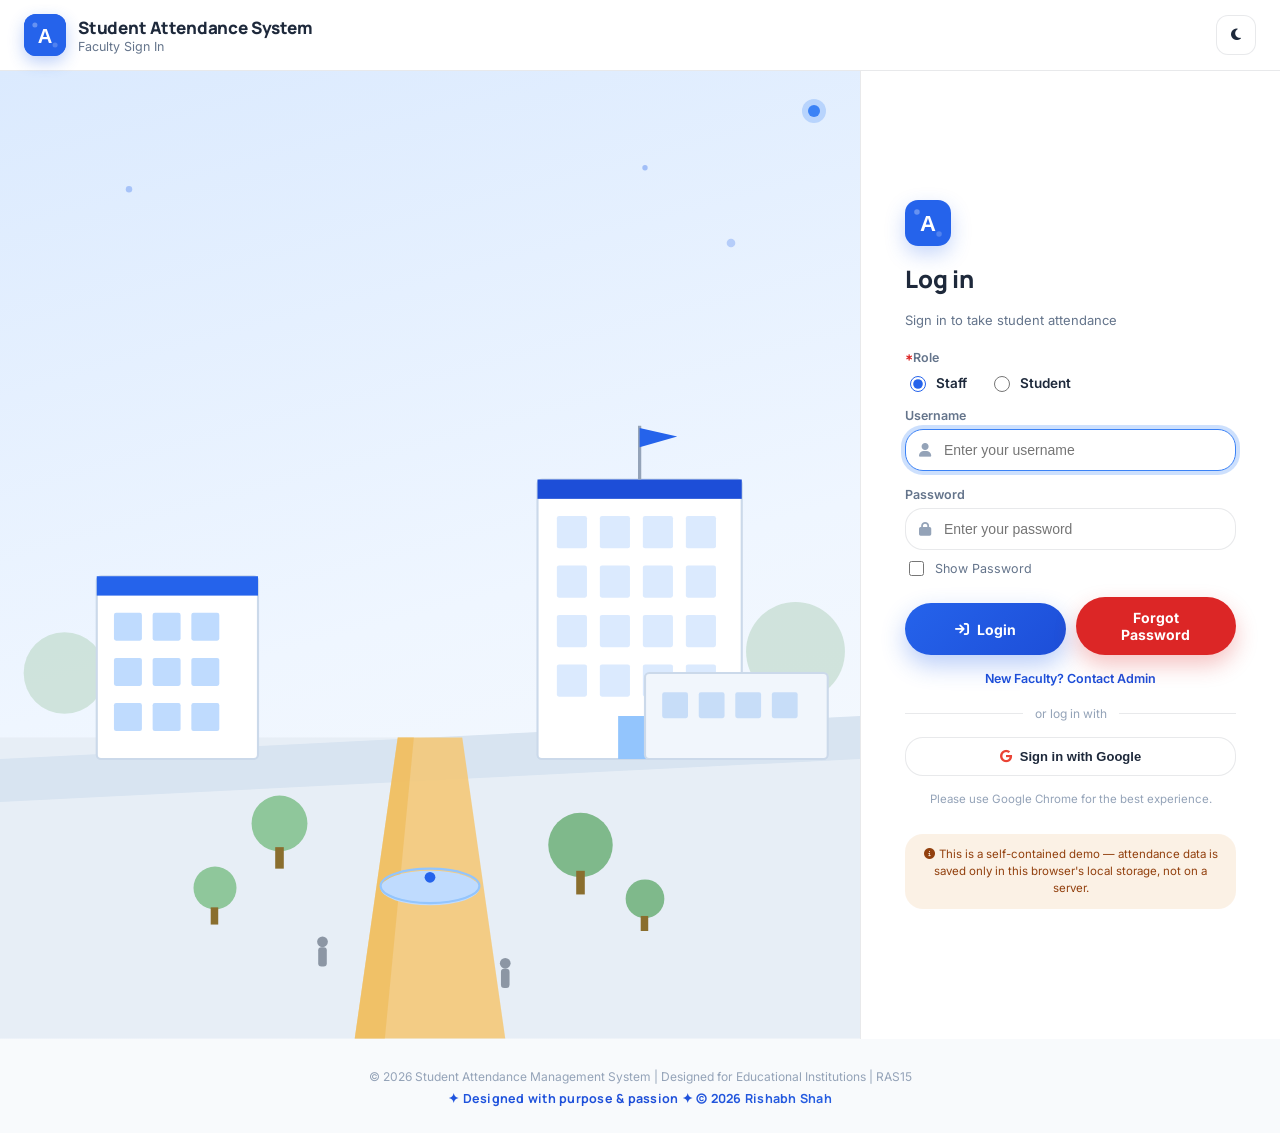
==== commit 19d14be3: "V.3.5 commit" ====
--- a/index.html
+++ b/index.html
@@ -1,5 +1,6 @@
 <!DOCTYPE html>
 <html lang="en">
+
 <head>
     <meta charset="UTF-8">
     <meta name="viewport" content="width=device-width, initial-scale=1.0">
@@ -11,6 +12,7 @@
         try { document.documentElement.setAttribute('data-theme', localStorage.getItem('attendanceTheme') || 'light'); } catch (e) { document.documentElement.setAttribute('data-theme', 'light'); }
     </script>
 </head>
+
 <body>
     <header class="topbar no-print login-topbar">
         <div class="brand">
@@ -26,115 +28,95 @@
     </header>
 
     <div class="login-shell">
-        <!-- Illustration panel: original campus artwork (not a photo) -->
         <div class="login-illustration">
             <div class="login-illustration-dot"></div>
             <svg viewBox="0 0 800 900" xmlns="http://www.w3.org/2000/svg" preserveAspectRatio="xMidYMax slice">
-                <!-- sky accents -->
-                <circle cx="120" cy="110" r="3" fill="#2563EB" opacity="0.3"/>
-                <circle cx="680" cy="160" r="4" fill="#2563EB" opacity="0.25"/>
-                <circle cx="600" cy="90" r="2.5" fill="#2563EB" opacity="0.35"/>
-
-                <!-- distant tree line -->
+                <circle cx="120" cy="110" r="3" fill="#2563EB" opacity="0.3" />
+                <circle cx="680" cy="160" r="4" fill="#2563EB" opacity="0.25" />
+                <circle cx="600" cy="90" r="2.5" fill="#2563EB" opacity="0.35" />
                 <g fill="#BBD8C6" opacity="0.6">
-                    <circle cx="60" cy="560" r="38"/>
-                    <circle cx="740" cy="540" r="46"/>
-                    <circle cx="120" cy="580" r="30"/>
+                    <circle cx="60" cy="560" r="38" />
+                    <circle cx="740" cy="540" r="46" />
+                    <circle cx="120" cy="580" r="30" />
                 </g>
-
-                <!-- ground / courtyard -->
-                <rect x="0" y="620" width="800" height="280" fill="#E7EEF6"/>
-                <path d="M0 640 L800 600 L800 640 L0 680 Z" fill="#D8E4F1"/>
-
-                <!-- main path -->
-                <path d="M330 900 L370 620 L430 620 L470 900 Z" fill="#F4C979" opacity="0.9"/>
-                <path d="M330 900 L370 620 L385 620 L358 900 Z" fill="#F0BD5C" opacity="0.7"/>
-
-                <!-- Building 1 (left, mid height) -->
+                <rect x="0" y="620" width="800" height="280" fill="#E7EEF6" />
+                <path d="M0 640 L800 600 L800 640 L0 680 Z" fill="#D8E4F1" />
+                <path d="M330 900 L370 620 L430 620 L470 900 Z" fill="#F4C979" opacity="0.9" />
+                <path d="M330 900 L370 620 L385 620 L358 900 Z" fill="#F0BD5C" opacity="0.7" />
                 <g>
-                    <rect x="90" y="470" width="150" height="170" rx="4" fill="#FFFFFF" stroke="#CBD9EA" stroke-width="2"/>
-                    <rect x="90" y="470" width="150" height="18" fill="#2563EB"/>
+                    <rect x="90" y="470" width="150" height="170" rx="4" fill="#FFFFFF" stroke="#CBD9EA"
+                        stroke-width="2" />
+                    <rect x="90" y="470" width="150" height="18" fill="#2563EB" />
                     <g fill="#BFDBFE">
-                        <rect x="106" y="504" width="26" height="26" rx="2"/>
-                        <rect x="142" y="504" width="26" height="26" rx="2"/>
-                        <rect x="178" y="504" width="26" height="26" rx="2"/>
-                        <rect x="106" y="546" width="26" height="26" rx="2"/>
-                        <rect x="142" y="546" width="26" height="26" rx="2"/>
-                        <rect x="178" y="546" width="26" height="26" rx="2"/>
-                        <rect x="106" y="588" width="26" height="26" rx="2"/>
-                        <rect x="142" y="588" width="26" height="26" rx="2"/>
-                        <rect x="178" y="588" width="26" height="26" rx="2"/>
+                        <rect x="106" y="504" width="26" height="26" rx="2" />
+                        <rect x="142" y="504" width="26" height="26" rx="2" />
+                        <rect x="178" y="504" width="26" height="26" rx="2" />
+                        <rect x="106" y="546" width="26" height="26" rx="2" />
+                        <rect x="142" y="546" width="26" height="26" rx="2" />
+                        <rect x="178" y="546" width="26" height="26" rx="2" />
+                        <rect x="106" y="588" width="26" height="26" rx="2" />
+                        <rect x="142" y="588" width="26" height="26" rx="2" />
+                        <rect x="178" y="588" width="26" height="26" rx="2" />
                     </g>
                 </g>
-
-                <!-- Building 2 (center, tallest) -->
                 <g>
-                    <rect x="500" y="380" width="190" height="260" rx="4" fill="#FFFFFF" stroke="#CBD9EA" stroke-width="2"/>
-                    <rect x="500" y="380" width="190" height="18" fill="#1D4ED8"/>
+                    <rect x="500" y="380" width="190" height="260" rx="4" fill="#FFFFFF" stroke="#CBD9EA"
+                        stroke-width="2" />
+                    <rect x="500" y="380" width="190" height="18" fill="#1D4ED8" />
                     <g fill="#DBEAFE">
-                        <rect x="518" y="414" width="28" height="30" rx="2"/>
-                        <rect x="558" y="414" width="28" height="30" rx="2"/>
-                        <rect x="598" y="414" width="28" height="30" rx="2"/>
-                        <rect x="638" y="414" width="28" height="30" rx="2"/>
-                        <rect x="518" y="460" width="28" height="30" rx="2"/>
-                        <rect x="558" y="460" width="28" height="30" rx="2"/>
-                        <rect x="598" y="460" width="28" height="30" rx="2"/>
-                        <rect x="638" y="460" width="28" height="30" rx="2"/>
-                        <rect x="518" y="506" width="28" height="30" rx="2"/>
-                        <rect x="558" y="506" width="28" height="30" rx="2"/>
-                        <rect x="598" y="506" width="28" height="30" rx="2"/>
-                        <rect x="638" y="506" width="28" height="30" rx="2"/>
-                        <rect x="518" y="552" width="28" height="30" rx="2"/>
-                        <rect x="558" y="552" width="28" height="30" rx="2"/>
-                        <rect x="598" y="552" width="28" height="30" rx="2"/>
-                        <rect x="638" y="552" width="28" height="30" rx="2"/>
+                        <rect x="518" y="414" width="28" height="30" rx="2" />
+                        <rect x="558" y="414" width="28" height="30" rx="2" />
+                        <rect x="598" y="414" width="28" height="30" rx="2" />
+                        <rect x="638" y="414" width="28" height="30" rx="2" />
+                        <rect x="518" y="460" width="28" height="30" rx="2" />
+                        <rect x="558" y="460" width="28" height="30" rx="2" />
+                        <rect x="598" y="460" width="28" height="30" rx="2" />
+                        <rect x="638" y="460" width="28" height="30" rx="2" />
+                        <rect x="518" y="506" width="28" height="30" rx="2" />
+                        <rect x="558" y="506" width="28" height="30" rx="2" />
+                        <rect x="598" y="506" width="28" height="30" rx="2" />
+                        <rect x="638" y="506" width="28" height="30" rx="2" />
+                        <rect x="518" y="552" width="28" height="30" rx="2" />
+                        <rect x="558" y="552" width="28" height="30" rx="2" />
+                        <rect x="598" y="552" width="28" height="30" rx="2" />
+                        <rect x="638" y="552" width="28" height="30" rx="2" />
                     </g>
-                    <rect x="575" y="600" width="40" height="40" fill="#93C5FD"/>
+                    <rect x="575" y="600" width="40" height="40" fill="#93C5FD" />
                 </g>
-
-                <!-- Building 3 (right, low wing) -->
                 <g>
-                    <rect x="600" y="560" width="170" height="80" rx="4" fill="#F1F6FC" stroke="#CBD9EA" stroke-width="2"/>
+                    <rect x="600" y="560" width="170" height="80" rx="4" fill="#F1F6FC" stroke="#CBD9EA"
+                        stroke-width="2" />
                     <g fill="#C7DDF8">
-                        <rect x="616" y="578" width="24" height="24" rx="2"/>
-                        <rect x="650" y="578" width="24" height="24" rx="2"/>
-                        <rect x="684" y="578" width="24" height="24" rx="2"/>
-                        <rect x="718" y="578" width="24" height="24" rx="2"/>
+                        <rect x="616" y="578" width="24" height="24" rx="2" />
+                        <rect x="650" y="578" width="24" height="24" rx="2" />
+                        <rect x="684" y="578" width="24" height="24" rx="2" />
+                        <rect x="718" y="578" width="24" height="24" rx="2" />
                     </g>
                 </g>
-
-                <!-- flag pole + flag on center building -->
-                <line x1="595" y1="380" x2="595" y2="330" stroke="#94A3B8" stroke-width="3"/>
-                <path d="M595 332 L630 340 L595 350 Z" fill="#2563EB"/>
-
-                <!-- trees along the path -->
+                <line x1="595" y1="380" x2="595" y2="330" stroke="#94A3B8" stroke-width="3" />
+                <path d="M595 332 L630 340 L595 350 Z" fill="#2563EB" />
                 <g>
-                    <circle cx="260" cy="700" r="26" fill="#8FC79B"/>
-                    <rect x="256" y="722" width="8" height="20" fill="#8A6E2E"/>
-                    <circle cx="540" cy="720" r="30" fill="#7FB98B"/>
-                    <rect x="536" y="744" width="8" height="22" fill="#8A6E2E"/>
-                    <circle cx="200" cy="760" r="20" fill="#8FC79B"/>
-                    <rect x="196" y="778" width="7" height="16" fill="#8A6E2E"/>
-                    <circle cx="600" cy="770" r="18" fill="#7FB98B"/>
-                    <rect x="596" y="786" width="7" height="14" fill="#8A6E2E"/>
+                    <circle cx="260" cy="700" r="26" fill="#8FC79B" />
+                    <rect x="256" y="722" width="8" height="20" fill="#8A6E2E" />
+                    <circle cx="540" cy="720" r="30" fill="#7FB98B" />
+                    <rect x="536" y="744" width="8" height="22" fill="#8A6E2E" />
+                    <circle cx="200" cy="760" r="20" fill="#8FC79B" />
+                    <rect x="196" y="778" width="7" height="16" fill="#8A6E2E" />
+                    <circle cx="600" cy="770" r="18" fill="#7FB98B" />
+                    <rect x="596" y="786" width="7" height="14" fill="#8A6E2E" />
                 </g>
-
-                <!-- small fountain/pond accent -->
-                <ellipse cx="400" cy="760" rx="46" ry="16" fill="#BFDBFE"/>
-                <ellipse cx="400" cy="758" rx="46" ry="16" fill="none" stroke="#93C5FD" stroke-width="2"/>
-                <circle cx="400" cy="750" r="5" fill="#2563EB"/>
-
-                <!-- two small figures walking (abstract) -->
+                <ellipse cx="400" cy="760" rx="46" ry="16" fill="#BFDBFE" />
+                <ellipse cx="400" cy="758" rx="46" ry="16" fill="none" stroke="#93C5FD" stroke-width="2" />
+                <circle cx="400" cy="750" r="5" fill="#2563EB" />
                 <g fill="#334155" opacity="0.5">
-                    <circle cx="300" cy="810" r="5"/>
-                    <rect x="296" y="815" width="8" height="18" rx="3"/>
-                    <circle cx="470" cy="830" r="5"/>
-                    <rect x="466" y="835" width="8" height="18" rx="3"/>
+                    <circle cx="300" cy="810" r="5" />
+                    <rect x="296" y="815" width="8" height="18" rx="3" />
+                    <circle cx="470" cy="830" r="5" />
+                    <rect x="466" y="835" width="8" height="18" rx="3" />
                 </g>
             </svg>
         </div>
 
-        <!-- Login form panel -->
         <div class="login-form-panel">
             <div class="login-logo"><img src="assets/logo-mark.svg" alt="System logo"></div>
             <h1>Log in</h1>
@@ -149,8 +131,10 @@
                 <div class="login-role-group">
                     <span class="role-label"><span style="color:var(--danger)">*</span>Role</span>
                     <div class="login-role-options">
-                        <label class="login-role-option"><input type="radio" name="role" value="staff" checked> Staff</label>
-                        <label class="login-role-option"><input type="radio" name="role" value="student"> Student</label>
+                        <label class="login-role-option"><input type="radio" name="role" value="staff" checked>
+                            Staff</label>
+                        <label class="login-role-option"><input type="radio" name="role" value="student">
+                            Student</label>
                     </div>
                 </div>
 
@@ -158,14 +142,16 @@
                     <label for="username">Username</label>
                     <div class="field-input">
                         <i class="fas fa-user"></i>
-                        <input type="text" id="username" name="username" placeholder="Enter your username" autocomplete="username" required>
+                        <input type="text" id="username" name="username" placeholder="Enter your username"
+                            autocomplete="username" required>
                     </div>
                 </div>
                 <div class="field">
                     <label for="password">Password</label>
                     <div class="field-input">
                         <i class="fas fa-lock"></i>
-                        <input type="password" id="password" name="password" placeholder="Enter your password" autocomplete="current-password" required>
+                        <input type="password" id="password" name="password" placeholder="Enter your password"
+                            autocomplete="current-password" required>
                     </div>
                 </div>
                 <div class="login-checkbox-row">
@@ -185,14 +171,16 @@
 
             <div class="login-divider">or log in with</div>
             <div class="login-social-row">
-                <button type="button" class="login-social-btn ripple" id="social-google"><i class="fa-brands fa-google"></i> Sign in with Google</button>
+                <button type="button" class="login-social-btn ripple" id="social-google"><i
+                        class="fa-brands fa-google"></i> Sign in with Google</button>
             </div>
 
             <p class="login-browser-tip">Please use Google Chrome for the best experience.</p>
 
             <div class="login-notice-box">
                 <i class="fas fa-circle-info"></i>
-                This is a self-contained demo — attendance data is saved only in this browser's local storage, not on a server.
+                This is a self-contained demo — attendance data is saved only in this browser's local storage, not on a
+                server.
             </div>
         </div>
     </div>
@@ -205,4 +193,5 @@
     <script src="js/utils.js"></script>
     <script src="js/main.js"></script>
 </body>
+
 </html>
--- a/css/style.css
+++ b/css/style.css
@@ -1,14 +1,6 @@
-/* ===================================================================
-   Student Attendance Management System
-   Design tokens: Classroom Light Theme — white/off-white surfaces,
-   confident blue primary, clear green/red present/absent signals.
-   Chosen for maximum readability in daylight classrooms.
-   =================================================================== */
-
 @import url('https://fonts.googleapis.com/css2?family=Manrope:wght@500;700;800&family=Inter:wght@400;500;600;700&family=JetBrains+Mono:wght@500&display=swap');
 
 :root {
-    /* brand */
     --primary: #2563EB;
     --primary-light: #93C5FD;
     --secondary: #1D4ED8;
@@ -17,7 +9,6 @@
     --warning: #D97706;
     --danger: #DC2626;
 
-    /* lecture-type accents (timetable + badges) */
     --lab-bg: #FEF3C7;
     --lab-border: #F4B400;
     --lab-text: #7C5800;
@@ -25,7 +16,6 @@
     --theory-border: #2563EB;
     --theory-text: #1D4ED8;
 
-    /* light theme surface */
     --bg: #F8FAFC;
     --bg-blob-1: #DBEAFE;
     --bg-blob-2: #E0E7FF;
@@ -75,9 +65,12 @@
     --theory-text: #93C5FD;
 }
 
-* { box-sizing: border-box; }
-
-html, body {
+* {
+    box-sizing: border-box;
+}
+
+html,
+body {
     margin: 0;
     padding: 0;
     font-family: var(--font-body);
@@ -93,16 +86,28 @@
     display: flex;
     flex-direction: column;
 }
-.page, .login-shell { flex: 1 0 auto; width: 100%; }
-.main-footer { flex-shrink: 0; }
-
-h1, h2, h3, h4 { font-family: var(--font-display); margin: 0; }
-
-a { color: inherit; }
-
-/* ------------------------------------------------------------------ */
-/*  Floating blobs (ambient background)                               */
-/* ------------------------------------------------------------------ */
+
+.page,
+.login-shell {
+    flex: 1 0 auto;
+    width: 100%;
+}
+
+.main-footer {
+    flex-shrink: 0;
+}
+
+h1,
+h2,
+h3,
+h4 {
+    font-family: var(--font-display);
+    margin: 0;
+}
+
+a {
+    color: inherit;
+}
 
 .blob {
     position: fixed;
@@ -113,24 +118,60 @@
     pointer-events: none;
     animation: float-blob 16s ease-in-out infinite;
 }
-.blob-1 { width: 420px; height: 420px; background: var(--bg-blob-1); top: -120px; left: -100px; }
-.blob-2 { width: 380px; height: 380px; background: var(--bg-blob-2); bottom: -140px; right: -80px; animation-delay: -5s; }
-.blob-3 { width: 300px; height: 300px; background: var(--bg-blob-3); top: 45%; left: 60%; animation-delay: -10s; }
+
+.blob-1 {
+    width: 420px;
+    height: 420px;
+    background: var(--bg-blob-1);
+    top: -120px;
+    left: -100px;
+}
+
+.blob-2 {
+    width: 380px;
+    height: 380px;
+    background: var(--bg-blob-2);
+    bottom: -140px;
+    right: -80px;
+    animation-delay: -5s;
+}
+
+.blob-3 {
+    width: 300px;
+    height: 300px;
+    background: var(--bg-blob-3);
+    top: 45%;
+    left: 60%;
+    animation-delay: -10s;
+}
 
 @keyframes float-blob {
-    0%, 100% { transform: translate(0, 0) scale(1); }
-    33% { transform: translate(30px, -40px) scale(1.08); }
-    66% { transform: translate(-25px, 25px) scale(0.95); }
+
+    0%,
+    100% {
+        transform: translate(0, 0) scale(1);
+    }
+
+    33% {
+        transform: translate(30px, -40px) scale(1.08);
+    }
+
+    66% {
+        transform: translate(-25px, 25px) scale(0.95);
+    }
 }
 
 @media (prefers-reduced-motion: reduce) {
-    .blob { animation: none; }
-    * { animation-duration: 0.001ms !important; animation-iteration-count: 1 !important; transition-duration: 0.001ms !important; }
-}
-
-/* ------------------------------------------------------------------ */
-/*  Layout shells                                                      */
-/* ------------------------------------------------------------------ */
+    .blob {
+        animation: none;
+    }
+
+    * {
+        animation-duration: 0.001ms !important;
+        animation-iteration-count: 1 !important;
+        transition-duration: 0.001ms !important;
+    }
+}
 
 .page {
     position: relative;
@@ -142,8 +183,15 @@
 }
 
 @keyframes page-fade-in {
-    from { opacity: 0; transform: translateY(10px); }
-    to { opacity: 1; transform: translateY(0); }
+    from {
+        opacity: 0;
+        transform: translateY(10px);
+    }
+
+    to {
+        opacity: 1;
+        transform: translateY(0);
+    }
 }
 
 .glass-card {
@@ -161,10 +209,6 @@
     box-shadow: var(--shadow-lift);
 }
 
-/* ------------------------------------------------------------------ */
-/*  Top bar / header                                                   */
-/* ------------------------------------------------------------------ */
-
 .topbar {
     position: sticky;
     top: 0;
@@ -181,12 +225,18 @@
     -webkit-backdrop-filter: blur(18px);
 }
 
-.brand { display: flex; align-items: center; gap: 12px; }
+.brand {
+    display: flex;
+    align-items: center;
+    gap: 12px;
+}
 
 .brand-mark {
-    width: 42px; height: 42px;
+    width: 42px;
+    height: 42px;
     border-radius: 12px;
-    display: grid; place-items: center;
+    display: grid;
+    place-items: center;
     background: linear-gradient(135deg, var(--primary), var(--secondary));
     color: #fff;
     font-size: 18px;
@@ -194,93 +244,216 @@
     overflow: hidden;
     flex-shrink: 0;
 }
-.brand-mark img { width: 100%; height: 100%; object-fit: cover; display: block; }
-
-.brand-text h1 { font-size: 17px; font-weight: 800; letter-spacing: -0.01em; }
-.brand-text p { margin: 0; font-size: 12.5px; color: var(--text-muted); }
-
-.topbar-actions { display: flex; align-items: center; gap: 10px; flex-wrap: wrap; }
+
+.brand-mark img {
+    width: 100%;
+    height: 100%;
+    object-fit: cover;
+    display: block;
+}
+
+.brand-text h1 {
+    font-size: 17px;
+    font-weight: 800;
+    letter-spacing: -0.01em;
+}
+
+.brand-text p {
+    margin: 0;
+    font-size: 12.5px;
+    color: var(--text-muted);
+}
+
+.topbar-actions {
+    display: flex;
+    align-items: center;
+    gap: 10px;
+    flex-wrap: wrap;
+}
 
 .chip {
-    display: flex; flex-direction: column;
+    display: flex;
+    flex-direction: column;
     padding: 6px 14px;
     border-radius: var(--radius-sm);
     background: rgba(59, 130, 246, 0.16);
     font-size: 12px;
     min-width: 92px;
 }
-.chip span:first-child { color: var(--text-faint); font-size: 10.5px; text-transform: uppercase; letter-spacing: 0.06em; }
-.chip span:last-child { font-weight: 700; font-size: 13px; }
+
+.chip span:first-child {
+    color: var(--text-faint);
+    font-size: 10.5px;
+    text-transform: uppercase;
+    letter-spacing: 0.06em;
+}
+
+.chip span:last-child {
+    font-weight: 700;
+    font-size: 13px;
+}
 
 .icon-btn {
-    width: 40px; height: 40px;
+    width: 40px;
+    height: 40px;
     border-radius: var(--radius-sm);
     border: 1px solid var(--surface-border);
     background: var(--surface-solid);
     color: var(--text);
-    display: grid; place-items: center;
+    display: grid;
+    place-items: center;
     cursor: pointer;
     transition: transform var(--transition), background var(--transition);
 }
-.icon-btn:hover { transform: translateY(-2px); background: rgba(59, 130, 246, 0.18); }
-
-/* ------------------------------------------------------------------ */
-/*  App header + horizontal nav bar (ERP-style layout)                 */
-/*  Used on Dashboard, Timetable, Attendance and Reports pages.        */
-/* ------------------------------------------------------------------ */
+
+.icon-btn:hover {
+    transform: translateY(-2px);
+    background: rgba(59, 130, 246, 0.18);
+}
 
 .app-header {
-    position: sticky; top: 0; z-index: 31;
-    display: flex; align-items: center; justify-content: space-between;
+    position: sticky;
+    top: 0;
+    z-index: 31;
+    display: flex;
+    align-items: center;
+    justify-content: space-between;
     gap: 16px;
     padding: 10px 24px;
     background: var(--surface-solid);
     border-bottom: 1px solid var(--surface-border);
 }
-.app-header-brand { display: flex; align-items: center; gap: 10px; }
-.app-header-brand img { width: 38px; height: 38px; border-radius: 10px; display: block; box-shadow: 0 4px 12px rgba(37,99,235,0.25); }
-.app-header-brand-text strong { display: block; font-size: 14.5px; font-weight: 800; line-height: 1.2; }
-.app-header-brand-text span { display: block; font-size: 10.5px; color: var(--text-muted); }
-
-.app-header-right { display: flex; align-items: center; gap: 12px; }
+
+.app-header-brand {
+    display: flex;
+    align-items: center;
+    gap: 10px;
+}
+
+.app-header-brand img {
+    width: 38px;
+    height: 38px;
+    border-radius: 10px;
+    display: block;
+    box-shadow: 0 4px 12px rgba(37, 99, 235, 0.25);
+}
+
+.app-header-brand-text strong {
+    display: block;
+    font-size: 14.5px;
+    font-weight: 800;
+    line-height: 1.2;
+}
+
+.app-header-brand-text span {
+    display: block;
+    font-size: 10.5px;
+    color: var(--text-muted);
+}
+
+.app-header-right {
+    display: flex;
+    align-items: center;
+    gap: 12px;
+}
+
 .app-avatar {
-    width: 38px; height: 38px; border-radius: 50%;
+    width: 38px;
+    height: 38px;
+    border-radius: 50%;
     background: linear-gradient(135deg, var(--primary), var(--secondary));
-    color: #fff; display: grid; place-items: center;
-    font-weight: 800; font-size: 13px; flex-shrink: 0;
-}
-.app-header-user { display: flex; align-items: center; gap: 10px; }
-.app-header-user-text { font-size: 12.5px; line-height: 1.3; }
-.app-header-user-text .greet { display: block; color: var(--text-muted); font-size: 11px; }
-.app-header-user-text strong { font-weight: 800; }
+    color: #fff;
+    display: grid;
+    place-items: center;
+    font-weight: 800;
+    font-size: 13px;
+    flex-shrink: 0;
+}
+
+.app-header-user {
+    display: flex;
+    align-items: center;
+    gap: 10px;
+}
+
+.app-header-user-text {
+    font-size: 12.5px;
+    line-height: 1.3;
+}
+
+.app-header-user-text .greet {
+    display: block;
+    color: var(--text-muted);
+    font-size: 11px;
+}
+
+.app-header-user-text strong {
+    font-weight: 800;
+}
 
 .app-nav {
-    position: sticky; top: 59px; z-index: 30;
+    position: sticky;
+    top: 59px;
+    z-index: 30;
     background: #111827;
     overflow-x: auto;
     scrollbar-width: thin;
 }
-.app-nav-inner { display: flex; align-items: center; gap: 2px; padding: 0 16px; min-width: max-content; }
+
+.app-nav-inner {
+    display: flex;
+    align-items: center;
+    gap: 2px;
+    padding: 0 16px;
+    min-width: max-content;
+}
+
 .app-nav-link {
-    display: flex; align-items: center; gap: 7px;
+    display: flex;
+    align-items: center;
+    gap: 7px;
     padding: 13px 16px;
-    color: rgba(255,255,255,0.68);
-    font-size: 13px; font-weight: 600; white-space: nowrap;
+    color: rgba(255, 255, 255, 0.68);
+    font-size: 13px;
+    font-weight: 600;
+    white-space: nowrap;
     border-bottom: 3px solid transparent;
     transition: var(--transition);
-    cursor: pointer; background: none; border-top: none; border-left: none; border-right: none;
+    cursor: pointer;
+    background: none;
+    border-top: none;
+    border-left: none;
+    border-right: none;
     text-decoration: none;
 }
-.app-nav-link i { font-size: 13px; }
-.app-nav-link:hover { color: #fff; background: rgba(255,255,255,0.06); }
-.app-nav-link.active { color: #fff; border-bottom-color: var(--accent); background: rgba(255,255,255,0.05); }
-.app-nav-spacer { flex: 1; }
-.app-nav-link.nav-logout { color: rgba(252,165,165,0.85); }
-.app-nav-link.nav-logout:hover { color: #FCA5A5; background: rgba(220,38,38,0.12); }
-
-/* ------------------------------------------------------------------ */
-/*  Buttons                                                             */
-/* ------------------------------------------------------------------ */
+
+.app-nav-link i {
+    font-size: 13px;
+}
+
+.app-nav-link:hover {
+    color: #fff;
+    background: rgba(255, 255, 255, 0.06);
+}
+
+.app-nav-link.active {
+    color: #fff;
+    border-bottom-color: var(--accent);
+    background: rgba(255, 255, 255, 0.05);
+}
+
+.app-nav-spacer {
+    flex: 1;
+}
+
+.app-nav-link.nav-logout {
+    color: rgba(252, 165, 165, 0.85);
+}
+
+.app-nav-link.nav-logout:hover {
+    color: #FCA5A5;
+    background: rgba(220, 38, 38, 0.12);
+}
 
 .btn {
     position: relative;
@@ -297,17 +470,58 @@
     gap: 8px;
     transition: transform var(--transition), box-shadow var(--transition), opacity var(--transition);
 }
-.btn:disabled { opacity: 0.45; cursor: not-allowed; transform: none !important; }
-.btn:not(:disabled):hover { transform: translateY(-2px); }
-.btn:active:not(:disabled) { transform: translateY(0) scale(0.98); }
-
-.btn-primary { background: linear-gradient(135deg, var(--primary), var(--secondary)); color: #fff; box-shadow: 0 10px 24px rgba(37, 99, 235, 0.32); }
-.btn-success { background: linear-gradient(135deg, var(--success), #059669); color: #fff; box-shadow: 0 10px 24px rgba(34, 197, 94, 0.32); }
-.btn-outline { background: transparent; border: 1.5px solid var(--surface-border); color: var(--text); }
-.btn-outline:hover { border-color: var(--primary); color: var(--primary); }
-.btn-danger-ghost { background: rgba(239, 68, 68, 0.1); color: var(--danger); }
-.btn-sm { padding: 8px 16px; font-size: 12.5px; }
-.btn-block { width: 100%; justify-content: center; }
+
+.btn:disabled {
+    opacity: 0.45;
+    cursor: not-allowed;
+    transform: none !important;
+}
+
+.btn:not(:disabled):hover {
+    transform: translateY(-2px);
+}
+
+.btn:active:not(:disabled) {
+    transform: translateY(0) scale(0.98);
+}
+
+.btn-primary {
+    background: linear-gradient(135deg, var(--primary), var(--secondary));
+    color: #fff;
+    box-shadow: 0 10px 24px rgba(37, 99, 235, 0.32);
+}
+
+.btn-success {
+    background: linear-gradient(135deg, var(--success), #059669);
+    color: #fff;
+    box-shadow: 0 10px 24px rgba(34, 197, 94, 0.32);
+}
+
+.btn-outline {
+    background: transparent;
+    border: 1.5px solid var(--surface-border);
+    color: var(--text);
+}
+
+.btn-outline:hover {
+    border-color: var(--primary);
+    color: var(--primary);
+}
+
+.btn-danger-ghost {
+    background: rgba(239, 68, 68, 0.1);
+    color: var(--danger);
+}
+
+.btn-sm {
+    padding: 8px 16px;
+    font-size: 12.5px;
+}
+
+.btn-block {
+    width: 100%;
+    justify-content: center;
+}
 
 .ripple-circle {
     position: absolute;
@@ -317,11 +531,13 @@
     animation: ripple-anim 650ms ease-out;
     pointer-events: none;
 }
-@keyframes ripple-anim { to { transform: scale(1); opacity: 0; } }
-
-/* ------------------------------------------------------------------ */
-/*  Login page — full-bleed split screen (illustration + form panel)   */
-/* ------------------------------------------------------------------ */
+
+@keyframes ripple-anim {
+    to {
+        transform: scale(1);
+        opacity: 0;
+    }
+}
 
 .login-shell {
     flex: 1 0 auto;
@@ -332,7 +548,6 @@
     min-height: calc(100vh - 60px);
 }
 
-/* -- Illustration panel (fills remaining space, edge-to-edge) -- */
 .login-illustration {
     position: relative;
     overflow: hidden;
@@ -343,15 +558,24 @@
     justify-content: center;
     min-height: 320px;
 }
-.login-illustration svg { width: 100%; height: 100%; display: block; }
+
+.login-illustration svg {
+    width: 100%;
+    height: 100%;
+    display: block;
+}
+
 .login-illustration-dot {
-    position: absolute; top: 34px; right: 40px;
-    width: 12px; height: 12px; border-radius: 50%;
+    position: absolute;
+    top: 34px;
+    right: 40px;
+    width: 12px;
+    height: 12px;
+    border-radius: 50%;
     background: var(--accent);
-    box-shadow: 0 0 0 6px rgba(59,130,246,0.25);
-}
-
-/* -- Form panel (fixed width, light card-toned background) -- */
+    box-shadow: 0 0 0 6px rgba(59, 130, 246, 0.25);
+}
+
 .login-form-panel {
     flex: 0 0 420px;
     display: flex;
@@ -364,84 +588,231 @@
 }
 
 @keyframes card-pop {
-    from { opacity: 0; transform: translateY(14px); }
-    to { opacity: 1; transform: translateY(0); }
+    from {
+        opacity: 0;
+        transform: translateY(14px);
+    }
+
+    to {
+        opacity: 1;
+        transform: translateY(0);
+    }
 }
 
 .login-logo {
-    width: 46px; height: 46px;
+    width: 46px;
+    height: 46px;
     margin-bottom: 16px;
     border-radius: 13px;
     overflow: hidden;
     box-shadow: 0 8px 20px rgba(37, 99, 235, 0.26);
 }
-.login-logo img { width: 100%; height: 100%; object-fit: cover; display: block; }
-
-.login-form-panel h1 { font-size: 24px; font-weight: 800; margin-bottom: 4px; letter-spacing: -0.01em; }
-.login-form-panel > p.login-sub { color: var(--text-muted); font-size: 13px; margin-bottom: 22px; }
-
-/* Role selector (Staff / Student) */
-.login-role-group { margin-bottom: 16px; }
-.login-role-group > span.role-label { display: block; font-size: 12.5px; font-weight: 600; color: var(--text-muted); margin-bottom: 8px; }
-.login-role-options { display: flex; gap: 22px; }
-.login-role-option { display: flex; align-items: center; gap: 7px; cursor: pointer; font-size: 13.5px; font-weight: 600; }
-.login-role-option input[type="radio"] { width: 16px; height: 16px; accent-color: var(--primary); cursor: pointer; }
-
-/* Two-button row: Login (primary) + Forgot Password (danger outline) */
-.login-btn-row { display: flex; gap: 10px; margin-top: 4px; }
-.login-btn-row .btn { flex: 1; justify-content: center; }
-.btn-danger-solid { background: var(--danger); color: #fff; box-shadow: 0 10px 22px rgba(220,38,38,0.28); }
-
-.login-checkbox-row { display: flex; align-items: center; gap: 8px; margin: -8px 0 18px; }
-.login-checkbox-row input[type="checkbox"] { width: 15px; height: 15px; accent-color: var(--primary); cursor: pointer; }
-.login-checkbox-row label { font-size: 12.5px; color: var(--text-muted); cursor: pointer; }
-
-.login-divider { display: flex; align-items: center; gap: 12px; margin: 20px 0 16px; color: var(--text-faint); font-size: 12px; }
-.login-divider::before, .login-divider::after { content: ""; flex: 1; height: 1px; background: var(--surface-border); }
-
-.login-social-row { display: flex; gap: 12px; }
+
+.login-logo img {
+    width: 100%;
+    height: 100%;
+    object-fit: cover;
+    display: block;
+}
+
+.login-form-panel h1 {
+    font-size: 24px;
+    font-weight: 800;
+    margin-bottom: 4px;
+    letter-spacing: -0.01em;
+}
+
+.login-form-panel>p.login-sub {
+    color: var(--text-muted);
+    font-size: 13px;
+    margin-bottom: 22px;
+}
+
+.login-role-group {
+    margin-bottom: 16px;
+}
+
+.login-role-group>span.role-label {
+    display: block;
+    font-size: 12.5px;
+    font-weight: 600;
+    color: var(--text-muted);
+    margin-bottom: 8px;
+}
+
+.login-role-options {
+    display: flex;
+    gap: 22px;
+}
+
+.login-role-option {
+    display: flex;
+    align-items: center;
+    gap: 7px;
+    cursor: pointer;
+    font-size: 13.5px;
+    font-weight: 600;
+}
+
+.login-role-option input[type="radio"] {
+    width: 16px;
+    height: 16px;
+    accent-color: var(--primary);
+    cursor: pointer;
+}
+
+.login-btn-row {
+    display: flex;
+    gap: 10px;
+    margin-top: 4px;
+}
+
+.login-btn-row .btn {
+    flex: 1;
+    justify-content: center;
+}
+
+.btn-danger-solid {
+    background: var(--danger);
+    color: #fff;
+    box-shadow: 0 10px 22px rgba(220, 38, 38, 0.28);
+}
+
+.login-checkbox-row {
+    display: flex;
+    align-items: center;
+    gap: 8px;
+    margin: -8px 0 18px;
+}
+
+.login-checkbox-row input[type="checkbox"] {
+    width: 15px;
+    height: 15px;
+    accent-color: var(--primary);
+    cursor: pointer;
+}
+
+.login-checkbox-row label {
+    font-size: 12.5px;
+    color: var(--text-muted);
+    cursor: pointer;
+}
+
+.login-divider {
+    display: flex;
+    align-items: center;
+    gap: 12px;
+    margin: 20px 0 16px;
+    color: var(--text-faint);
+    font-size: 12px;
+}
+
+.login-divider::before,
+.login-divider::after {
+    content: "";
+    flex: 1;
+    height: 1px;
+    background: var(--surface-border);
+}
+
+.login-social-row {
+    display: flex;
+    gap: 12px;
+}
+
 .login-social-btn {
     flex: 1;
-    display: flex; align-items: center; justify-content: center;
+    display: flex;
+    align-items: center;
+    justify-content: center;
     gap: 8px;
     padding: 11px 14px;
     border-radius: var(--radius-md);
     border: 1.5px solid var(--surface-border);
     background: var(--surface-solid);
-    font-size: 13px; font-weight: 600; color: var(--text);
+    font-size: 13px;
+    font-weight: 600;
+    color: var(--text);
     cursor: pointer;
     transition: var(--transition);
 }
-.login-social-btn:hover { border-color: var(--accent); transform: translateY(-2px); box-shadow: var(--shadow-soft); }
-.login-social-btn i.fa-google { color: #EA4335; }
-.login-social-btn i.fa-microsoft { color: #00A4EF; }
-
-.login-browser-tip { text-align: center; font-size: 11.5px; color: var(--text-faint); margin-top: 16px; }
+
+.login-social-btn:hover {
+    border-color: var(--accent);
+    transform: translateY(-2px);
+    box-shadow: var(--shadow-soft);
+}
+
+.login-social-btn i.fa-google {
+    color: #EA4335;
+}
+
+.login-browser-tip {
+    text-align: center;
+    font-size: 11.5px;
+    color: var(--text-faint);
+    margin-top: 16px;
+}
 
 .login-notice-box {
     margin-top: 16px;
     padding: 12px 14px;
     border-radius: var(--radius-md);
-    background: rgba(217,119,6,0.1);
+    background: rgba(217, 119, 6, 0.1);
     color: #92400E;
     font-size: 11.5px;
     line-height: 1.5;
     text-align: center;
 }
-[data-theme="dark"] .login-notice-box { color: #FCD34D; }
-
-.login-hint-link { display: block; text-align: center; margin-top: 16px; font-size: 12.5px; color: #1D4ED8; text-decoration: none; font-weight: 600; }
-.login-hint-link:hover { text-decoration: underline; }
-
-.login-topbar { margin-bottom: 0; }
-
-.field { text-align: left; margin-bottom: 16px; }
-.field label { display: block; font-size: 12.5px; font-weight: 600; color: var(--text-muted); margin-bottom: 6px; }
+
+[data-theme="dark"] .login-notice-box {
+    color: #FCD34D;
+}
+
+.login-hint-link {
+    display: block;
+    text-align: center;
+    margin-top: 16px;
+    font-size: 12.5px;
+    color: #1D4ED8;
+    text-decoration: none;
+    font-weight: 600;
+}
+
+.login-hint-link:hover {
+    text-decoration: underline;
+}
+
+.login-topbar {
+    margin-bottom: 0;
+}
+
+.field {
+    text-align: left;
+    margin-bottom: 16px;
+}
+
+.field label {
+    display: block;
+    font-size: 12.5px;
+    font-weight: 600;
+    color: var(--text-muted);
+    margin-bottom: 6px;
+}
+
 .field-input {
     position: relative;
-    display: flex; align-items: center;
-}
-.field-input i { position: absolute; left: 14px; color: var(--text-faint); font-size: 14px; }
+    display: flex;
+    align-items: center;
+}
+
+.field-input i {
+    position: absolute;
+    left: 14px;
+    color: var(--text-faint);
+    font-size: 14px;
+}
+
 .field-input input {
     width: 100%;
     padding: 12px 14px 12px 38px;
@@ -453,62 +824,160 @@
     outline: none;
     transition: border-color var(--transition), box-shadow var(--transition);
 }
-.field-input input:focus { border-color: var(--accent); box-shadow: 0 0 0 4px rgba(59, 130, 246, 0.25); }
-
-.login-btn { margin-top: 6px; }
+
+.field-input input:focus {
+    border-color: var(--accent);
+    box-shadow: 0 0 0 4px rgba(59, 130, 246, 0.25);
+}
+
+.login-btn {
+    margin-top: 6px;
+}
 
 .alert {
-    display: flex; align-items: center; gap: 10px;
+    display: flex;
+    align-items: center;
+    gap: 10px;
     padding: 12px 16px;
     border-radius: var(--radius-md);
     font-size: 13.5px;
     margin-bottom: 16px;
     animation: alert-slide 260ms var(--transition);
 }
-@keyframes alert-slide { from { opacity: 0; transform: translateY(-6px); } to { opacity: 1; transform: translateY(0); } }
-.alert-info { background: rgba(59, 130, 246, 0.16); color: #1D4ED8; }
-.alert-warning { background: rgba(245, 158, 11, 0.14); color: #92400E; }
-.alert-danger { background: rgba(239, 68, 68, 0.12); color: #B91C1C; }
-.alert-success { background: rgba(34, 197, 94, 0.12); color: #065F46; }
-[data-theme="dark"] .alert-info { color: #FCD34D; }
-[data-theme="dark"] .alert-warning { color: #FCD34D; }
-[data-theme="dark"] .alert-danger { color: #FCA5A5; }
-[data-theme="dark"] .alert-success { color: #6EE7B7; }
-
-.shake { animation: shake 480ms ease-in-out; }
+
+@keyframes alert-slide {
+    from {
+        opacity: 0;
+        transform: translateY(-6px);
+    }
+
+    to {
+        opacity: 1;
+        transform: translateY(0);
+    }
+}
+
+.alert-info {
+    background: rgba(59, 130, 246, 0.16);
+    color: #1D4ED8;
+}
+
+.alert-warning {
+    background: rgba(245, 158, 11, 0.14);
+    color: #92400E;
+}
+
+.alert-danger {
+    background: rgba(239, 68, 68, 0.12);
+    color: #B91C1C;
+}
+
+.alert-success {
+    background: rgba(34, 197, 94, 0.12);
+    color: #065F46;
+}
+
+[data-theme="dark"] .alert-info {
+    color: #FCD34D;
+}
+
+[data-theme="dark"] .alert-warning {
+    color: #FCD34D;
+}
+
+[data-theme="dark"] .alert-danger {
+    color: #FCA5A5;
+}
+
+[data-theme="dark"] .alert-success {
+    color: #6EE7B7;
+}
+
+.shake {
+    animation: shake 480ms ease-in-out;
+}
+
 @keyframes shake {
-    0%, 100% { transform: translateX(0); }
-    20%, 60% { transform: translateX(-8px); }
-    40%, 80% { transform: translateX(8px); }
-}
-
-.login-hint { margin-top: 18px; font-size: 11.5px; color: var(--text-faint); }
-
-/* ------------------------------------------------------------------ */
-/*  Section titles / cards                                             */
-/* ------------------------------------------------------------------ */
-
-.section-card { padding: 22px 24px; margin-bottom: 22px; }
+
+    0%,
+    100% {
+        transform: translateX(0);
+    }
+
+    20%,
+    60% {
+        transform: translateX(-8px);
+    }
+
+    40%,
+    80% {
+        transform: translateX(8px);
+    }
+}
+
+.section-card {
+    padding: 22px 24px;
+    margin-bottom: 22px;
+}
+
 .section-title {
-    display: flex; align-items: center; gap: 10px;
-    font-size: 15.5px; font-weight: 800;
+    display: flex;
+    align-items: center;
+    gap: 10px;
+    font-size: 15.5px;
+    font-weight: 800;
     margin-bottom: 16px;
 }
-.section-title i { color: var(--primary); }
-.section-sub { font-size: 12.5px; color: var(--text-muted); margin: -8px 0 16px; }
-
-/* ------------------------------------------------------------------ */
-/*  Weekly timetable grid                                              */
-/* ------------------------------------------------------------------ */
-
-.timetable-legend { display: flex; gap: 18px; flex-wrap: wrap; margin-bottom: 16px; font-size: 12px; color: var(--text-muted); }
-.timetable-legend span { display: inline-flex; align-items: center; gap: 6px; }
-.legend-dot { width: 10px; height: 10px; border-radius: 3px; display: inline-block; }
-.legend-dot.dot-theory { background: var(--theory-border); }
-.legend-dot.dot-lab { background: var(--lab-border); }
-.legend-dot.dot-today { background: var(--primary); }
-
-.timetable-wrap { overflow-x: auto; padding-bottom: 6px; }
+
+.section-title i {
+    color: var(--primary);
+}
+
+.section-sub {
+    font-size: 12.5px;
+    color: var(--text-muted);
+    margin: -8px 0 16px;
+}
+
+.timetable-legend {
+    display: flex;
+    gap: 18px;
+    flex-wrap: wrap;
+    margin-bottom: 16px;
+    font-size: 12px;
+    color: var(--text-muted);
+}
+
+.timetable-legend span {
+    display: inline-flex;
+    align-items: center;
+    gap: 6px;
+}
+
+.legend-dot {
+    width: 10px;
+    height: 10px;
+    border-radius: 3px;
+    display: inline-block;
+}
+
+.legend-dot.dot-theory {
+    background: var(--theory-border);
+}
+
+.legend-dot.dot-lab {
+    background: var(--lab-border);
+}
+
+.legend-dot.dot-today {
+    background: var(--primary);
+}
+
+.timetable-wrap {
+    overflow-x: auto;
+    padding-bottom: 6px;
+}
+
 table.timetable {
     border-collapse: separate;
     border-spacing: 8px;
@@ -516,6 +985,7 @@
     min-width: 780px;
     table-layout: fixed;
 }
+
 table.timetable th.period-col,
 table.timetable td.period-col {
     width: 92px;
@@ -523,6 +993,7 @@
     left: 0;
     z-index: 3;
 }
+
 table.timetable thead th {
     padding: 10px 8px;
     text-align: center;
@@ -531,22 +1002,34 @@
     color: var(--text-muted);
     background: transparent;
 }
+
 table.timetable thead th.day-head {
     border-radius: var(--radius-sm);
     background: var(--surface-solid);
     border: 1.5px solid var(--surface-border);
     padding: 10px 6px;
 }
+
 table.timetable thead th.day-head.is-today {
     background: linear-gradient(135deg, var(--primary), var(--secondary));
     color: #fff;
     border-color: transparent;
     box-shadow: inset 0 -3px 0 var(--accent);
 }
-table.timetable thead th.day-head .day-name { display: block; font-size: 13px; }
+
+table.timetable thead th.day-head .day-name {
+    display: block;
+    font-size: 13px;
+}
+
 table.timetable thead th.day-head .day-tag {
-    display: block; font-size: 9.5px; font-weight: 700; text-transform: uppercase;
-    letter-spacing: 0.06em; margin-top: 2px; opacity: 0.75;
+    display: block;
+    font-size: 9.5px;
+    font-weight: 700;
+    text-transform: uppercase;
+    letter-spacing: 0.06em;
+    margin-top: 2px;
+    opacity: 0.75;
 }
 
 td.period-col {
@@ -577,330 +1060,899 @@
     gap: 4px;
     overflow: hidden;
 }
-.timetable-cell:hover { transform: translateY(-2px); box-shadow: var(--shadow-soft); border-color: var(--primary-light); }
-.timetable-cell.type-lab { border-left: 4px solid var(--lab-border); background: var(--lab-bg); }
-.timetable-cell.type-theory { border-left: 4px solid var(--theory-border); background: var(--theory-bg); }
-.timetable-cell.type-lab:hover, .timetable-cell.type-theory:hover { filter: brightness(0.98); }
+
+.timetable-cell:hover {
+    transform: translateY(-2px);
+    box-shadow: var(--shadow-soft);
+    border-color: var(--primary-light);
+}
+
+.timetable-cell.type-lab {
+    border-left: 4px solid var(--lab-border);
+    background: var(--lab-bg);
+}
+
+.timetable-cell.type-theory {
+    border-left: 4px solid var(--theory-border);
+    background: var(--theory-bg);
+}
+
+.timetable-cell.type-lab:hover,
+.timetable-cell.type-theory:hover {
+    filter: brightness(0.98);
+}
+
 .timetable-cell.selected {
     border-color: var(--primary);
     background: rgba(59, 130, 246, 0.16);
     box-shadow: 0 0 0 3px rgba(59, 130, 246, 0.32);
 }
+
 .timetable-cell.is-empty {
     cursor: default;
     background: transparent;
     border-style: dashed;
     opacity: 0.4;
 }
-.timetable-cell.is-empty:hover { transform: none; box-shadow: none; }
-
-.cell-time { font-family: var(--font-mono); font-size: 10px; color: var(--text-muted); }
-.cell-subject { font-size: 12px; font-weight: 700; line-height: 1.25; }
+
+.timetable-cell.is-empty:hover {
+    transform: none;
+    box-shadow: none;
+}
+
+.cell-time {
+    font-family: var(--font-mono);
+    font-size: 10px;
+    color: var(--text-muted);
+}
+
+.cell-subject {
+    font-size: 12px;
+    font-weight: 700;
+    line-height: 1.25;
+}
+
 .cell-badge {
-    position: absolute; top: 7px; right: 7px;
-    font-size: 8.5px; font-weight: 800; text-transform: uppercase; letter-spacing: 0.04em;
-    padding: 2px 7px; border-radius: var(--radius-pill);
-}
-.cell-badge.type-lab { background: rgba(234, 179, 8, 0.22); color: var(--lab-text); }
-.cell-badge.type-theory { background: rgba(37, 99, 235, 0.14); color: var(--theory-text); }
+    position: absolute;
+    top: 7px;
+    right: 7px;
+    font-size: 8.5px;
+    font-weight: 800;
+    text-transform: uppercase;
+    letter-spacing: 0.04em;
+    padding: 2px 7px;
+    border-radius: var(--radius-pill);
+}
+
+.cell-badge.type-lab {
+    background: rgba(234, 179, 8, 0.22);
+    color: var(--lab-text);
+}
+
+.cell-badge.type-theory {
+    background: rgba(37, 99, 235, 0.14);
+    color: var(--theory-text);
+}
+
 .cell-check {
-    position: absolute; bottom: 7px; right: 7px;
-    width: 18px; height: 18px; border-radius: 50%;
-    background: var(--primary); color: #fff;
-    display: grid; place-items: center; font-size: 9px;
-    opacity: 0; transform: scale(0.5);
+    position: absolute;
+    bottom: 7px;
+    right: 7px;
+    width: 18px;
+    height: 18px;
+    border-radius: 50%;
+    background: var(--primary);
+    color: #fff;
+    display: grid;
+    place-items: center;
+    font-size: 9px;
+    opacity: 0;
+    transform: scale(0.5);
     transition: var(--transition);
 }
-.timetable-cell.selected .cell-check { opacity: 1; transform: scale(1); }
+
+.timetable-cell.selected .cell-check {
+    opacity: 1;
+    transform: scale(1);
+}
 
 .cell-taken {
-    position: absolute; top: 7px; left: 7px;
-    color: var(--success); font-size: 14px;
-    filter: drop-shadow(0 1px 1px rgba(0,0,0,0.08));
-}
-
-@keyframes rise-in { from { opacity: 0; transform: translateY(10px); } to { opacity: 1; transform: translateY(0); } }
-
-/* Batch cards */
-.batch-grid { display: grid; grid-template-columns: repeat(auto-fit, minmax(220px, 1fr)); gap: 14px; }
+    position: absolute;
+    top: 7px;
+    left: 7px;
+    color: var(--success);
+    font-size: 14px;
+    filter: drop-shadow(0 1px 1px rgba(0, 0, 0, 0.08));
+}
+
+.batch-grid {
+    display: grid;
+    grid-template-columns: repeat(auto-fit, minmax(220px, 1fr));
+    gap: 14px;
+}
+
 .batch-card {
-    padding: 18px; border-radius: var(--radius-md);
+    padding: 18px;
+    border-radius: var(--radius-md);
     border: 1.5px solid var(--surface-border);
     background: var(--surface-solid);
-    cursor: pointer; transition: var(--transition);
-    display: flex; align-items: center; gap: 14px;
-}
-.batch-card:hover { transform: translateY(-3px); box-shadow: var(--shadow-soft); }
-.batch-card.selected { border-color: var(--secondary); background: rgba(124, 58, 237, 0.08); box-shadow: 0 0 0 3px rgba(124,58,237,.16); }
+    cursor: pointer;
+    transition: var(--transition);
+    display: flex;
+    align-items: center;
+    gap: 14px;
+}
+
+.batch-card:hover {
+    transform: translateY(-3px);
+    box-shadow: var(--shadow-soft);
+}
+
+.batch-card.selected {
+    border-color: var(--secondary);
+    background: rgba(124, 58, 237, 0.08);
+    box-shadow: 0 0 0 3px rgba(124, 58, 237, .16);
+}
+
 .batch-icon {
-    width: 46px; height: 46px; border-radius: 12px;
-    display: grid; place-items: center; font-size: 18px; color: #fff;
+    width: 46px;
+    height: 46px;
+    border-radius: 12px;
+    display: grid;
+    place-items: center;
+    font-size: 18px;
+    color: #fff;
     background: linear-gradient(135deg, var(--secondary), var(--accent));
     flex-shrink: 0;
 }
-.batch-name { font-weight: 700; font-size: 14.5px; }
-.batch-meta { font-size: 12px; color: var(--text-muted); }
+
+.batch-name {
+    font-weight: 700;
+    font-size: 14.5px;
+}
+
+.batch-meta {
+    font-size: 12px;
+    color: var(--text-muted);
+}
 
 .selected-summary {
     display: none;
     margin-top: 6px;
     padding: 16px 18px;
     border-radius: var(--radius-md);
-    background: linear-gradient(135deg, rgba(59,130,246,.16), rgba(37,99,235,.06));
+    background: linear-gradient(135deg, rgba(59, 130, 246, .16), rgba(37, 99, 235, .06));
     border: 1px dashed var(--primary-light);
 }
-.selected-summary.show { display: grid; grid-template-columns: repeat(auto-fit, minmax(140px, 1fr)); gap: 12px; animation: rise-in 300ms var(--transition); }
-.selected-summary .label { font-size: 11px; color: var(--text-muted); text-transform: uppercase; letter-spacing: .05em; }
-.selected-summary .value { font-weight: 700; font-size: 14px; margin-top: 3px; }
-
-/* ------------------------------------------------------------------ */
-/*  Dashboard stat cards                                               */
-/* ------------------------------------------------------------------ */
-
-.dash-grid { display: grid; grid-template-columns: repeat(auto-fit, minmax(190px, 1fr)); gap: 16px; margin-bottom: 22px; }
+
+.selected-summary.show {
+    display: grid;
+    grid-template-columns: repeat(auto-fit, minmax(140px, 1fr));
+    gap: 12px;
+    animation: rise-in 300ms var(--transition);
+}
+
+.selected-summary .label {
+    font-size: 11px;
+    color: var(--text-muted);
+    text-transform: uppercase;
+    letter-spacing: .05em;
+}
+
+.selected-summary .value {
+    font-weight: 700;
+    font-size: 14px;
+    margin-top: 3px;
+}
+
+@keyframes rise-in {
+    from {
+        opacity: 0;
+        transform: translateY(10px);
+    }
+
+    to {
+        opacity: 1;
+        transform: translateY(0);
+    }
+}
+
+.dash-grid {
+    display: grid;
+    grid-template-columns: repeat(auto-fit, minmax(190px, 1fr));
+    gap: 16px;
+    margin-bottom: 22px;
+}
+
 .dash-card {
-    padding: 18px; border-radius: var(--radius-lg);
-    display: flex; flex-direction: column; gap: 8px;
+    padding: 18px;
+    border-radius: var(--radius-lg);
+    display: flex;
+    flex-direction: column;
+    gap: 8px;
     animation: rise-in 380ms var(--transition) backwards;
 }
+
 .dash-card .dash-icon {
-    width: 38px; height: 38px; border-radius: 10px;
-    display: grid; place-items: center; color: #fff; font-size: 15px;
-}
-.dash-card .dash-value { font-size: 26px; font-weight: 800; font-family: var(--font-display); }
-.dash-card .dash-label { font-size: 12px; color: var(--text-muted); }
-.dash-total .dash-icon { background: linear-gradient(135deg, var(--primary), var(--secondary)); }
-.dash-present .dash-icon { background: linear-gradient(135deg, var(--success), #059669); }
-.dash-absent .dash-icon { background: linear-gradient(135deg, var(--danger), #B91C1C); }
-.dash-progress .dash-icon { background: linear-gradient(135deg, var(--accent), #0891B2); }
-
-.progress-bar { height: 8px; border-radius: var(--radius-pill); background: rgba(148,163,184,.25); overflow: hidden; }
-.progress-fill { height: 100%; border-radius: var(--radius-pill); background: linear-gradient(90deg, var(--accent), var(--primary)); transition: width 500ms var(--transition); }
-
-/* ------------------------------------------------------------------ */
-/*  Dashboard page — profile card + notifications/activity panel        */
-/* ------------------------------------------------------------------ */
-
-.dashboard-columns { display: grid; grid-template-columns: 340px 1fr; gap: 22px; align-items: start; }
-
-.profile-card { padding: 0; text-align: center; overflow: hidden; }
+    width: 38px;
+    height: 38px;
+    border-radius: 10px;
+    display: grid;
+    place-items: center;
+    color: #fff;
+    font-size: 15px;
+}
+
+.dash-card .dash-value {
+    font-size: 26px;
+    font-weight: 800;
+    font-family: var(--font-display);
+}
+
+.dash-card .dash-label {
+    font-size: 12px;
+    color: var(--text-muted);
+}
+
+.dash-total .dash-icon {
+    background: linear-gradient(135deg, var(--primary), var(--secondary));
+}
+
+.dash-present .dash-icon {
+    background: linear-gradient(135deg, var(--success), #059669);
+}
+
+.dash-absent .dash-icon {
+    background: linear-gradient(135deg, var(--danger), #B91C1C);
+}
+
+.dash-progress .dash-icon {
+    background: linear-gradient(135deg, var(--accent), #0891B2);
+}
+
+.progress-bar {
+    height: 8px;
+    border-radius: var(--radius-pill);
+    background: rgba(148, 163, 184, .25);
+    overflow: hidden;
+}
+
+.progress-fill {
+    height: 100%;
+    border-radius: var(--radius-pill);
+    background: linear-gradient(90deg, var(--accent), var(--primary));
+    transition: width 500ms var(--transition);
+}
+
+.dashboard-columns {
+    display: grid;
+    grid-template-columns: 340px 1fr;
+    gap: 22px;
+    align-items: start;
+}
+
+.profile-card {
+    padding: 0;
+    text-align: center;
+    overflow: hidden;
+}
+
 .profile-card-photo {
-    width: 104px; height: 104px; border-radius: 50%;
+    width: 104px;
+    height: 104px;
+    border-radius: 50%;
     margin: 30px auto 14px;
     background: linear-gradient(135deg, var(--primary), var(--secondary));
-    color: #fff; display: grid; place-items: center;
-    font-size: 32px; font-weight: 800;
-    box-shadow: 0 10px 26px rgba(37,99,235,.28);
-}
-.profile-card-name { font-size: 16px; font-weight: 800; margin-bottom: 8px; letter-spacing: -0.01em; }
+    color: #fff;
+    display: grid;
+    place-items: center;
+    font-size: 32px;
+    font-weight: 800;
+    box-shadow: 0 10px 26px rgba(37, 99, 235, .28);
+}
+
+.profile-card-name {
+    font-size: 16px;
+    font-weight: 800;
+    margin-bottom: 8px;
+    letter-spacing: -0.01em;
+}
+
 .profile-badge {
-    display: inline-block; padding: 4px 14px; border-radius: var(--radius-pill);
-    background: rgba(22,163,74,.14); color: var(--success);
-    font-size: 11.5px; font-weight: 700; margin-bottom: 22px;
-}
-.profile-info-list { text-align: left; border-top: 1px solid var(--surface-border); }
+    display: inline-block;
+    padding: 4px 14px;
+    border-radius: var(--radius-pill);
+    background: rgba(22, 163, 74, .14);
+    color: var(--success);
+    font-size: 11.5px;
+    font-weight: 700;
+    margin-bottom: 22px;
+}
+
+.profile-info-list {
+    text-align: left;
+    border-top: 1px solid var(--surface-border);
+}
+
 .profile-info-row {
-    display: flex; justify-content: space-between; gap: 10px;
-    padding: 12px 22px; font-size: 12.5px;
+    display: flex;
+    justify-content: space-between;
+    gap: 10px;
+    padding: 12px 22px;
+    font-size: 12.5px;
     border-bottom: 1px solid var(--surface-border);
 }
-.profile-info-row:last-child { border-bottom: none; padding-bottom: 22px; }
-.profile-info-row span:first-child { color: var(--text-muted); }
-.profile-info-row span:last-child { font-weight: 700; text-align: right; }
-
-.notif-card { padding: 0; overflow: hidden; }
+
+.profile-info-row:last-child {
+    border-bottom: none;
+    padding-bottom: 22px;
+}
+
+.profile-info-row span:first-child {
+    color: var(--text-muted);
+}
+
+.profile-info-row span:last-child {
+    font-weight: 700;
+    text-align: right;
+}
+
+.notif-card {
+    padding: 0;
+    overflow: hidden;
+}
+
 .notif-card-header {
-    display: flex; align-items: center; gap: 8px;
-    padding: 20px 22px 0; font-weight: 800; font-size: 14.5px;
-}
-.notif-card-header i { color: var(--primary); }
-.notif-tabs { display: flex; gap: 22px; padding: 14px 22px 0; border-bottom: 1px solid var(--surface-border); }
+    display: flex;
+    align-items: center;
+    gap: 8px;
+    padding: 20px 22px 0;
+    font-weight: 800;
+    font-size: 14.5px;
+}
+
+.notif-card-header i {
+    color: var(--primary);
+}
+
+.notif-tabs {
+    display: flex;
+    gap: 22px;
+    padding: 14px 22px 0;
+    border-bottom: 1px solid var(--surface-border);
+}
+
 .notif-tab {
-    padding: 8px 2px 12px; font-size: 13px; font-weight: 700;
-    color: var(--text-muted); cursor: pointer;
+    padding: 8px 2px 12px;
+    font-size: 13px;
+    font-weight: 700;
+    color: var(--text-muted);
+    cursor: pointer;
     border-bottom: 2.5px solid transparent;
     transition: var(--transition);
-    background: none; border-top: none; border-left: none; border-right: none;
-}
-.notif-tab.active { color: var(--primary); border-bottom-color: var(--primary); }
-.notif-tab:hover:not(.active) { color: var(--text); }
-.notif-list { padding: 10px 10px 20px; max-height: 460px; overflow-y: auto; }
+    background: none;
+    border-top: none;
+    border-left: none;
+    border-right: none;
+}
+
+.notif-tab.active {
+    color: var(--primary);
+    border-bottom-color: var(--primary);
+}
+
+.notif-tab:hover:not(.active) {
+    color: var(--text);
+}
+
+.notif-list {
+    padding: 10px 10px 20px;
+    max-height: 460px;
+    overflow-y: auto;
+}
+
 .notif-item {
-    display: flex; align-items: flex-start; gap: 12px;
-    padding: 12px 12px; border-radius: var(--radius-md);
-    transition: var(--transition); cursor: default;
-}
-.notif-item.clickable { cursor: pointer; }
-.notif-item:hover { background: rgba(37,99,235,.06); }
+    display: flex;
+    align-items: flex-start;
+    gap: 12px;
+    padding: 12px 12px;
+    border-radius: var(--radius-md);
+    transition: var(--transition);
+    cursor: default;
+}
+
+.notif-item.clickable {
+    cursor: pointer;
+}
+
+.notif-item:hover {
+    background: rgba(37, 99, 235, .06);
+}
+
 .notif-icon {
-    width: 32px; height: 32px; border-radius: 9px; flex-shrink: 0;
-    display: grid; place-items: center; font-size: 13px; color: #fff;
+    width: 32px;
+    height: 32px;
+    border-radius: 9px;
+    flex-shrink: 0;
+    display: grid;
+    place-items: center;
+    font-size: 13px;
+    color: #fff;
     background: linear-gradient(135deg, var(--primary), var(--secondary));
 }
-.notif-icon.icon-success { background: linear-gradient(135deg, var(--success), #059669); }
-.notif-icon.icon-warning { background: linear-gradient(135deg, var(--warning), #B45309); }
-.notif-text { flex: 1; font-size: 13px; line-height: 1.45; }
-.notif-text .notif-sub { display: block; font-size: 11.5px; color: var(--text-muted); margin-top: 2px; }
-.notif-date { font-size: 11px; color: var(--text-faint); white-space: nowrap; flex-shrink: 0; padding-top: 2px; }
-
-.quick-links-row { display: grid; grid-template-columns: repeat(auto-fit, minmax(150px, 1fr)); gap: 12px; margin-top: 22px; }
+
+.notif-icon.icon-success {
+    background: linear-gradient(135deg, var(--success), #059669);
+}
+
+.notif-icon.icon-warning {
+    background: linear-gradient(135deg, var(--warning), #B45309);
+}
+
+.notif-text {
+    flex: 1;
+    font-size: 13px;
+    line-height: 1.45;
+}
+
+.notif-text .notif-sub {
+    display: block;
+    font-size: 11.5px;
+    color: var(--text-muted);
+    margin-top: 2px;
+}
+
+.notif-date {
+    font-size: 11px;
+    color: var(--text-faint);
+    white-space: nowrap;
+    flex-shrink: 0;
+    padding-top: 2px;
+}
+
+.quick-links-row {
+    display: grid;
+    grid-template-columns: repeat(auto-fit, minmax(150px, 1fr));
+    gap: 12px;
+    margin-top: 22px;
+}
+
 .quick-link-card {
-    display: flex; flex-direction: column; align-items: flex-start; gap: 10px;
-    padding: 18px; text-decoration: none; color: var(--text);
+    display: flex;
+    flex-direction: column;
+    align-items: flex-start;
+    gap: 10px;
+    padding: 18px;
+    text-decoration: none;
+    color: var(--text);
     transition: var(--transition);
 }
-.quick-link-card:hover { transform: translateY(-3px); }
-.quick-link-card i { font-size: 20px; color: var(--primary); }
-.quick-link-card strong { font-size: 13.5px; }
-.quick-link-card span { font-size: 11.5px; color: var(--text-muted); }
-
-/* ------------------------------------------------------------------ */
-/*  Toolbar / search / filters                                         */
-/* ------------------------------------------------------------------ */
-
-.toolbar { display: flex; gap: 12px; flex-wrap: wrap; align-items: center; margin-bottom: 16px; }
-.search-input-wrap { position: relative; flex: 1; min-width: 220px; }
-.search-input-wrap i { position: absolute; left: 14px; top: 50%; transform: translateY(-50%); color: var(--text-faint); }
+
+.quick-link-card:hover {
+    transform: translateY(-3px);
+}
+
+.quick-link-card i {
+    font-size: 20px;
+    color: var(--primary);
+}
+
+.quick-link-card strong {
+    font-size: 13.5px;
+}
+
+.quick-link-card span {
+    font-size: 11.5px;
+    color: var(--text-muted);
+}
+
+.toolbar {
+    display: flex;
+    gap: 12px;
+    flex-wrap: wrap;
+    align-items: center;
+    margin-bottom: 16px;
+}
+
+.search-input-wrap {
+    position: relative;
+    flex: 1;
+    min-width: 220px;
+}
+
+.search-input-wrap i {
+    position: absolute;
+    left: 14px;
+    top: 50%;
+    transform: translateY(-50%);
+    color: var(--text-faint);
+}
+
 .search-input {
-    width: 100%; padding: 11px 14px 11px 38px;
+    width: 100%;
+    padding: 11px 14px 11px 38px;
     border-radius: var(--radius-pill);
     border: 1.5px solid var(--surface-border);
-    background: var(--surface-solid); color: var(--text);
-    font-size: 13.5px; outline: none;
+    background: var(--surface-solid);
+    color: var(--text);
+    font-size: 13.5px;
+    outline: none;
     transition: var(--transition);
 }
-.search-input:focus { border-color: var(--primary); box-shadow: 0 0 0 4px rgba(79,70,229,.12); }
+
+.search-input:focus {
+    border-color: var(--primary);
+    box-shadow: 0 0 0 4px rgba(79, 70, 229, .12);
+}
+
 .filter-select {
-    padding: 10px 14px; border-radius: var(--radius-pill);
+    padding: 10px 14px;
+    border-radius: var(--radius-pill);
     border: 1.5px solid var(--surface-border);
-    background: var(--surface-solid); color: var(--text);
-    font-size: 13px; cursor: pointer;
-}
-.bulk-actions { display: flex; gap: 8px; flex-wrap: wrap; }
-
-/* ------------------------------------------------------------------ */
-/*  Student table                                                      */
-/* ------------------------------------------------------------------ */
-
-.table-wrap { overflow-x: auto; border-radius: var(--radius-md); }
-table.student-table { width: 100%; border-collapse: collapse; font-size: 13.5px; min-width: 560px; }
+    background: var(--surface-solid);
+    color: var(--text);
+    font-size: 13px;
+    cursor: pointer;
+}
+
+.bulk-actions {
+    display: flex;
+    gap: 8px;
+    flex-wrap: wrap;
+}
+
+.table-wrap {
+    overflow-x: auto;
+    border-radius: var(--radius-md);
+}
+
+table.student-table {
+    width: 100%;
+    border-collapse: collapse;
+    font-size: 13.5px;
+    min-width: 560px;
+}
+
 table.student-table thead th {
-    text-align: left; padding: 12px 14px;
-    font-size: 11.5px; text-transform: uppercase; letter-spacing: .04em;
-    color: var(--text-muted); border-bottom: 1.5px solid var(--surface-border);
-    position: sticky; top: 0; background: var(--surface-solid);
-}
+    text-align: left;
+    padding: 12px 14px;
+    font-size: 11.5px;
+    text-transform: uppercase;
+    letter-spacing: .04em;
+    color: var(--text-muted);
+    border-bottom: 1.5px solid var(--surface-border);
+    position: sticky;
+    top: 0;
+    background: var(--surface-solid);
+}
+
 table.student-table tbody tr {
     animation: row-in 320ms var(--transition) backwards;
     transition: background var(--transition);
     border-left: 3px solid transparent;
 }
-table.student-table tbody tr:hover { background: rgba(59, 130, 246, 0.08); }
-table.student-table tbody tr.row-present { border-left-color: var(--success); }
-table.student-table tbody tr.row-absent { border-left-color: var(--danger); }
-table.student-table tbody td { padding: 12px 14px; border-bottom: 1px solid var(--surface-border); vertical-align: middle; }
-@keyframes row-in { from { opacity: 0; transform: translateX(-8px); } to { opacity: 1; transform: translateX(0); } }
-
-.student-name { font-weight: 700; }
-.student-meta { font-size: 11.5px; color: var(--text-muted); }
-.enroll-code { font-family: var(--font-mono); font-size: 12.5px; }
-.student-enroll-mobile { display: none; }
-
-.course-pill { display: inline-block; padding: 3px 10px; border-radius: var(--radius-pill); font-size: 11px; font-weight: 700; background: rgba(37,99,235,.1); color: var(--secondary); }
-[data-theme="dark"] .course-pill { color: var(--text-muted); }
-
-.status-pill { display: inline-flex; align-items: center; gap: 5px; font-size: 11.5px; font-weight: 700; padding: 4px 10px; border-radius: var(--radius-pill); }
-.status-present { background: rgba(34,197,94,.14); color: var(--success); }
-.status-absent { background: rgba(220,38,38,.14); color: var(--danger); }
-.status-pending { background: rgba(217,119,6,.14); color: var(--warning); }
+
+table.student-table tbody tr:hover {
+    background: rgba(59, 130, 246, 0.08);
+}
+
+table.student-table tbody tr.row-present {
+    border-left-color: var(--success);
+}
+
+table.student-table tbody tr.row-absent {
+    border-left-color: var(--danger);
+}
+
+table.student-table tbody td {
+    padding: 12px 14px;
+    border-bottom: 1px solid var(--surface-border);
+    vertical-align: middle;
+}
+
+@keyframes row-in {
+    from {
+        opacity: 0;
+        transform: translateX(-8px);
+    }
+
+    to {
+        opacity: 1;
+        transform: translateX(0);
+    }
+}
+
+.student-name {
+    font-weight: 700;
+}
+
+.student-meta {
+    font-size: 11.5px;
+    color: var(--text-muted);
+}
+
+.enroll-code {
+    font-family: var(--font-mono);
+    font-size: 12.5px;
+}
+
+.student-enroll-mobile {
+    display: none;
+}
+
+.course-pill {
+    display: inline-block;
+    padding: 3px 10px;
+    border-radius: var(--radius-pill);
+    font-size: 11px;
+    font-weight: 700;
+    background: rgba(37, 99, 235, .1);
+    color: var(--secondary);
+}
+
+[data-theme="dark"] .course-pill {
+    color: var(--text-muted);
+}
+
+.status-pill {
+    display: inline-flex;
+    align-items: center;
+    gap: 5px;
+    font-size: 11.5px;
+    font-weight: 700;
+    padding: 4px 10px;
+    border-radius: var(--radius-pill);
+}
+
+.status-present {
+    background: rgba(34, 197, 94, .14);
+    color: var(--success);
+}
+
+.status-absent {
+    background: rgba(220, 38, 38, .14);
+    color: var(--danger);
+}
+
+.status-pending {
+    background: rgba(217, 119, 6, .14);
+    color: var(--warning);
+}
 
 .total-attendance-pill {
-    display: inline-flex; align-items: center; gap: 6px;
-    font-size: 12.5px; font-weight: 700;
-    padding: 5px 11px; border-radius: var(--radius-pill);
-    background: rgba(37, 99, 235, 0.1); color: var(--secondary);
-}
-.total-attendance-pill i { font-size: 11px; }
-.student-total-mobile { display: none; font-size: 10.5px; color: var(--text-faint); margin-top: 1px; }
-.student-total-mobile i { font-size: 9px; margin-right: 2px; }
-
-.cell-mark { text-align: right; }
-.mark-toggle { display: flex; gap: 8px; justify-content: flex-end; }
+    display: inline-flex;
+    align-items: center;
+    gap: 6px;
+    font-size: 12.5px;
+    font-weight: 700;
+    padding: 5px 11px;
+    border-radius: var(--radius-pill);
+    background: rgba(37, 99, 235, 0.1);
+    color: var(--secondary);
+}
+
+.total-attendance-pill i {
+    font-size: 11px;
+}
+
+.student-total-mobile {
+    display: none;
+    font-size: 10.5px;
+    color: var(--text-faint);
+    margin-top: 1px;
+}
+
+.student-total-mobile i {
+    font-size: 9px;
+    margin-right: 2px;
+}
+
+.cell-mark {
+    text-align: right;
+}
+
+.mark-toggle {
+    display: flex;
+    gap: 8px;
+    justify-content: flex-end;
+}
+
 .mark-btn {
-    display: inline-flex; align-items: center; gap: 6px;
-    padding: 10px 16px; border-radius: var(--radius-pill);
+    display: inline-flex;
+    align-items: center;
+    gap: 6px;
+    padding: 10px 16px;
+    border-radius: var(--radius-pill);
     border: 1.5px solid var(--surface-border);
-    background: var(--surface-solid); cursor: pointer;
-    font-size: 13px; font-weight: 800;
+    background: var(--surface-solid);
+    cursor: pointer;
+    font-size: 13px;
+    font-weight: 800;
     color: var(--text-faint);
     transition: var(--transition);
     white-space: nowrap;
     min-height: 40px;
 }
-.mark-btn .mark-full { display: inline; }
-.mark-btn .mark-short { display: none; }
-.mark-btn.present-btn.active { background: var(--success); color: #fff; border-color: transparent; box-shadow: 0 6px 16px rgba(22,163,74,0.28); }
-.mark-btn.absent-btn.active { background: var(--danger); color: #fff; border-color: transparent; box-shadow: 0 6px 16px rgba(220,38,38,0.24); }
-.mark-btn:hover { transform: translateY(-2px); }
-
-/* ------------------------------------------------------------------ */
-/*  Mobile attendance cards (name + enrollment left, mark buttons right) */
-/* ------------------------------------------------------------------ */
+
+.mark-btn .mark-full {
+    display: inline;
+}
+
+.mark-btn .mark-short {
+    display: none;
+}
+
+.mark-btn.present-btn.active {
+    background: var(--success);
+    color: #fff;
+    border-color: transparent;
+    box-shadow: 0 6px 16px rgba(22, 163, 74, 0.28);
+}
+
+.mark-btn.absent-btn.active {
+    background: var(--danger);
+    color: #fff;
+    border-color: transparent;
+    box-shadow: 0 6px 16px rgba(220, 38, 38, 0.24);
+}
+
+.mark-btn:hover {
+    transform: translateY(-2px);
+}
 
 @media (max-width: 720px) {
-    table.student-table { min-width: 0; }
-    table.student-table thead { display: none; }
-    table.student-table, table.student-table tbody, table.student-table tr, table.student-table td {
-        display: block; width: 100%;
-    }
+    table.student-table {
+        min-width: 0;
+    }
+
+    table.student-table thead {
+        display: none;
+    }
+
+    table.student-table,
+    table.student-table tbody,
+    table.student-table tr,
+    table.student-table td {
+        display: block;
+        width: 100%;
+    }
+
     table.student-table tbody tr {
-        display: flex; align-items: center; justify-content: space-between; gap: 10px;
-        padding: 12px 14px; margin-bottom: 10px;
+        display: flex;
+        align-items: center;
+        justify-content: space-between;
+        gap: 10px;
+        padding: 12px 14px;
+        margin-bottom: 10px;
         border-radius: var(--radius-md);
         border: 1px solid var(--surface-border);
         border-left: 3px solid transparent;
         background: var(--surface-solid);
     }
-    table.student-table tbody tr.row-present { border-left-color: var(--success); }
-    table.student-table tbody tr.row-absent { border-left-color: var(--danger); }
-    table.student-table tbody td { padding: 0; border-bottom: none; }
-    table.student-table tbody td.cell-enroll { display: none; }
-    table.student-table tbody td.cell-total { display: none; }
-    table.student-table tbody td.cell-student { flex: 1; min-width: 0; }
-    table.student-table tbody td.cell-mark { flex-shrink: 0; }
-    .student-enroll-mobile { display: block; font-family: var(--font-mono); font-size: 11px; color: var(--text-muted); margin-top: 2px; }
-    .student-total-mobile { display: block; font-size: 10.5px; color: var(--text-faint); margin-top: 1px; }
-    .mark-toggle { gap: 8px; }
-    /* Large, easy-to-tap P / A buttons for quick marking during a lecture */
+
+    table.student-table tbody tr.row-present {
+        border-left-color: var(--success);
+    }
+
+    table.student-table tbody tr.row-absent {
+        border-left-color: var(--danger);
+    }
+
+    table.student-table tbody td {
+        padding: 0;
+        border-bottom: none;
+    }
+
+    table.student-table tbody td.cell-enroll {
+        display: none;
+    }
+
+    table.student-table tbody td.cell-total {
+        display: none;
+    }
+
+    table.student-table tbody td.cell-student {
+        flex: 1;
+        min-width: 0;
+    }
+
+    table.student-table tbody td.cell-mark {
+        flex-shrink: 0;
+    }
+
+    .student-enroll-mobile {
+        display: block;
+        font-family: var(--font-mono);
+        font-size: 11px;
+        color: var(--text-muted);
+        margin-top: 2px;
+    }
+
+    .student-total-mobile {
+        display: block;
+        font-size: 10.5px;
+        color: var(--text-faint);
+        margin-top: 1px;
+    }
+
+    .mark-toggle {
+        gap: 8px;
+    }
+
     .mark-btn {
-        width: 52px; height: 52px; padding: 0;
+        width: 52px;
+        height: 52px;
+        padding: 0;
         border-radius: 14px;
-        font-size: 18px; font-weight: 800;
+        font-size: 18px;
+        font-weight: 800;
         justify-content: center;
     }
-    .mark-btn i { display: none; }
-    .mark-btn .mark-full { display: none; }
-    .mark-btn .mark-short { display: inline; }
-}
-
-/* ------------------------------------------------------------------ */
-/*  Empty state                                                         */
-/* ------------------------------------------------------------------ */
-
-.empty-state { text-align: center; padding: 50px 20px; color: var(--text-muted); }
-.empty-state i { font-size: 38px; color: var(--primary-light); margin-bottom: 12px; display: block; }
-.empty-state h4 { font-size: 15px; margin-bottom: 6px; color: var(--text); }
-.empty-state p { font-size: 13px; margin: 0; }
-
-/* ------------------------------------------------------------------ */
-/*  Action bar / footer                                                 */
-/* ------------------------------------------------------------------ */
-
-.action-bar { display: flex; gap: 12px; flex-wrap: wrap; justify-content: space-between; margin-top: 22px; }
-.action-bar-group { display: flex; gap: 12px; flex-wrap: wrap; }
-
-.main-footer { text-align: center; padding: 30px 16px 26px; color: var(--text-faint); font-size: 12px; position: relative; z-index: 1; }
-.main-footer p { margin: 0; }
+
+    .mark-btn i {
+        display: none;
+    }
+
+    .mark-btn .mark-full {
+        display: none;
+    }
+
+    .mark-btn .mark-short {
+        display: inline;
+    }
+}
+
+.empty-state {
+    text-align: center;
+    padding: 50px 20px;
+    color: var(--text-muted);
+}
+
+.empty-state i {
+    font-size: 38px;
+    color: var(--primary-light);
+    margin-bottom: 12px;
+    display: block;
+}
+
+.empty-state h4 {
+    font-size: 15px;
+    margin-bottom: 6px;
+    color: var(--text);
+}
+
+.empty-state p {
+    font-size: 13px;
+    margin: 0;
+}
+
+.action-bar {
+    display: flex;
+    gap: 12px;
+    flex-wrap: wrap;
+    justify-content: space-between;
+    margin-top: 22px;
+}
+
+.action-bar-group {
+    display: flex;
+    gap: 12px;
+    flex-wrap: wrap;
+}
+
+.main-footer {
+    text-align: center;
+    padding: 30px 16px 26px;
+    color: var(--text-faint);
+    font-size: 12px;
+    position: relative;
+    z-index: 1;
+}
+
+.main-footer p {
+    margin: 0;
+}
+
 .main-footer .footer-signature {
     margin-top: 6px;
     font-family: var(--font-display);
@@ -913,178 +1965,459 @@
     color: transparent;
 }
 
-/* ------------------------------------------------------------------ */
-/*  Loading / spinner / success animation                              */
-/* ------------------------------------------------------------------ */
-
-.spinner { width: 16px; height: 16px; border-radius: 50%; border: 2.5px solid rgba(255,255,255,.4); border-top-color: #fff; animation: spin 700ms linear infinite; display: inline-block; }
-@keyframes spin { to { transform: rotate(360deg); } }
+.spinner {
+    width: 16px;
+    height: 16px;
+    border-radius: 50%;
+    border: 2.5px solid rgba(255, 255, 255, .4);
+    border-top-color: #fff;
+    animation: spin 700ms linear infinite;
+    display: inline-block;
+}
+
+@keyframes spin {
+    to {
+        transform: rotate(360deg);
+    }
+}
 
 .overlay {
-    position: fixed; inset: 0; z-index: 100;
+    position: fixed;
+    inset: 0;
+    z-index: 100;
     background: rgba(15, 23, 42, 0.45);
-    display: none; align-items: center; justify-content: center;
+    display: none;
+    align-items: center;
+    justify-content: center;
     backdrop-filter: blur(4px);
     padding: 16px;
 }
-.overlay.show { display: flex; animation: fade-in 200ms; }
-@keyframes fade-in { from { opacity: 0; } to { opacity: 1; } }
-
-.overlay-card { text-align: center; padding: 34px 40px; }
+
+.overlay.show {
+    display: flex;
+    animation: fade-in 200ms;
+}
+
+@keyframes fade-in {
+    from {
+        opacity: 0;
+    }
+
+    to {
+        opacity: 1;
+    }
+}
+
+.overlay-card {
+    text-align: center;
+    padding: 34px 40px;
+}
+
 .success-check {
-    width: 64px; height: 64px; border-radius: 50%;
-    background: var(--success); color: #fff;
-    display: grid; place-items: center; font-size: 28px;
+    width: 64px;
+    height: 64px;
+    border-radius: 50%;
+    background: var(--success);
+    color: #fff;
+    display: grid;
+    place-items: center;
+    font-size: 28px;
     margin: 0 auto 14px;
     animation: pop-check 420ms var(--transition);
 }
-@keyframes pop-check { 0% { transform: scale(0); } 70% { transform: scale(1.15); } 100% { transform: scale(1); } }
-
-/* Confirm modal */
-.modal-card { width: 100%; max-width: 380px; padding: 28px; text-align: center; }
-.modal-card h3 { font-size: 16px; margin-bottom: 8px; }
-.modal-card p { font-size: 13px; color: var(--text-muted); margin-bottom: 20px; }
-.modal-actions { display: flex; gap: 10px; }
-.modal-actions .btn { flex: 1; justify-content: center; }
-
-/* Share Report modal */
-.share-modal-card { width: 100%; max-width: 440px; padding: 30px; text-align: left; }
-.share-modal-card h3 { font-size: 17px; margin-bottom: 4px; text-align: center; }
-.share-modal-card > p.share-modal-sub { font-size: 12.5px; color: var(--text-muted); text-align: center; margin-bottom: 22px; }
-.share-section-label { font-size: 11.5px; font-weight: 700; text-transform: uppercase; letter-spacing: 0.05em; color: var(--text-muted); margin-bottom: 10px; }
-.share-format-row { display: flex; gap: 10px; margin-bottom: 22px; }
+
+@keyframes pop-check {
+    0% {
+        transform: scale(0);
+    }
+
+    70% {
+        transform: scale(1.15);
+    }
+
+    100% {
+        transform: scale(1);
+    }
+}
+
+.modal-card {
+    width: 100%;
+    max-width: 380px;
+    padding: 28px;
+    text-align: center;
+}
+
+.modal-card h3 {
+    font-size: 16px;
+    margin-bottom: 8px;
+}
+
+.modal-card p {
+    font-size: 13px;
+    color: var(--text-muted);
+    margin-bottom: 20px;
+}
+
+.modal-actions {
+    display: flex;
+    gap: 10px;
+}
+
+.modal-actions .btn {
+    flex: 1;
+    justify-content: center;
+}
+
+.share-modal-card {
+    width: 100%;
+    max-width: 440px;
+    padding: 30px;
+    text-align: left;
+}
+
+.share-modal-card h3 {
+    font-size: 17px;
+    margin-bottom: 4px;
+    text-align: center;
+}
+
+.share-modal-card>p.share-modal-sub {
+    font-size: 12.5px;
+    color: var(--text-muted);
+    text-align: center;
+    margin-bottom: 22px;
+}
+
+.share-section-label {
+    font-size: 11.5px;
+    font-weight: 700;
+    text-transform: uppercase;
+    letter-spacing: 0.05em;
+    color: var(--text-muted);
+    margin-bottom: 10px;
+}
+
+.share-format-row {
+    display: flex;
+    gap: 10px;
+    margin-bottom: 22px;
+}
+
 .share-format-btn {
     flex: 1;
-    display: flex; flex-direction: column; align-items: center; gap: 6px;
+    display: flex;
+    flex-direction: column;
+    align-items: center;
+    gap: 6px;
     padding: 14px 8px;
     border-radius: var(--radius-md);
     border: 1.5px solid var(--surface-border);
     background: var(--surface-solid);
     cursor: pointer;
-    font-size: 12px; font-weight: 700; color: var(--text-muted);
+    font-size: 12px;
+    font-weight: 700;
+    color: var(--text-muted);
     transition: var(--transition);
 }
-.share-format-btn i { font-size: 18px; color: var(--text-faint); transition: var(--transition); }
-.share-format-btn.active { border-color: var(--accent); background: rgba(59,130,246,0.16); color: var(--text); }
-.share-format-btn.active i { color: var(--accent); }
-.share-format-btn:hover { transform: translateY(-2px); }
-
-.share-platform-row { display: grid; grid-template-columns: 1fr 1fr; gap: 10px; margin-bottom: 8px; }
+
+.share-format-btn i {
+    font-size: 18px;
+    color: var(--text-faint);
+    transition: var(--transition);
+}
+
+.share-format-btn.active {
+    border-color: var(--accent);
+    background: rgba(59, 130, 246, 0.16);
+    color: var(--text);
+}
+
+.share-format-btn.active i {
+    color: var(--accent);
+}
+
+.share-format-btn:hover {
+    transform: translateY(-2px);
+}
+
+.share-platform-row {
+    display: grid;
+    grid-template-columns: 1fr 1fr;
+    gap: 10px;
+    margin-bottom: 8px;
+}
+
 .share-platform-btn {
-    display: flex; align-items: center; justify-content: center; gap: 8px;
+    display: flex;
+    align-items: center;
+    justify-content: center;
+    gap: 8px;
     padding: 12px 10px;
     border-radius: var(--radius-md);
     border: none;
-    font-size: 13px; font-weight: 700;
+    font-size: 13px;
+    font-weight: 700;
     cursor: pointer;
     transition: var(--transition);
     color: #fff;
 }
-.share-platform-btn.whatsapp { background: #25D366; }
-.share-platform-btn.email { background: linear-gradient(135deg, var(--primary), var(--secondary)); }
-.share-platform-btn.device { background: var(--accent); color: #06283D; grid-column: 1 / -1; }
-.share-platform-btn:not(:disabled):hover { transform: translateY(-2px); box-shadow: var(--shadow-soft); }
-.share-platform-btn:disabled { opacity: 0.45; cursor: not-allowed; }
-
-.share-note { font-size: 11.5px; color: var(--text-faint); text-align: center; margin-top: 14px; line-height: 1.5; }
-.share-status { font-size: 12.5px; text-align: center; margin-top: 10px; min-height: 16px; color: var(--text-muted); }
-
-/* ------------------------------------------------------------------ */
-/*  Toasts                                                              */
-/* ------------------------------------------------------------------ */
-
-.toast-host { position: fixed; top: 20px; right: 20px; z-index: 200; display: flex; flex-direction: column; gap: 10px; }
+
+.share-platform-btn.whatsapp {
+    background: #25D366;
+}
+
+.share-platform-btn.email {
+    background: linear-gradient(135deg, var(--primary), var(--secondary));
+}
+
+.share-platform-btn.device {
+    background: var(--accent);
+    color: #06283D;
+    grid-column: 1 / -1;
+}
+
+.share-platform-btn:not(:disabled):hover {
+    transform: translateY(-2px);
+    box-shadow: var(--shadow-soft);
+}
+
+.share-platform-btn:disabled {
+    opacity: 0.45;
+    cursor: not-allowed;
+}
+
+.share-note {
+    font-size: 11.5px;
+    color: var(--text-faint);
+    text-align: center;
+    margin-top: 14px;
+    line-height: 1.5;
+}
+
+.share-status {
+    font-size: 12.5px;
+    text-align: center;
+    margin-top: 10px;
+    min-height: 16px;
+    color: var(--text-muted);
+}
+
+.toast-host {
+    position: fixed;
+    top: 20px;
+    right: 20px;
+    z-index: 200;
+    display: flex;
+    flex-direction: column;
+    gap: 10px;
+}
+
 .toast {
-    display: flex; align-items: center; gap: 10px;
-    padding: 12px 16px; border-radius: var(--radius-md);
-    background: var(--surface-solid); box-shadow: var(--shadow-lift);
+    display: flex;
+    align-items: center;
+    gap: 10px;
+    padding: 12px 16px;
+    border-radius: var(--radius-md);
+    background: var(--surface-solid);
+    box-shadow: var(--shadow-lift);
     border: 1px solid var(--surface-border);
-    font-size: 13px; font-weight: 600;
-    transform: translateX(120%); opacity: 0;
+    font-size: 13px;
+    font-weight: 600;
+    transform: translateX(120%);
+    opacity: 0;
     transition: transform 280ms var(--transition), opacity 280ms var(--transition);
     max-width: 320px;
 }
-.toast-show { transform: translateX(0); opacity: 1; }
-.toast-hide { transform: translateX(120%); opacity: 0; }
-.toast-success i { color: var(--success); }
-.toast-error i { color: var(--danger); }
-.toast-warning i { color: var(--warning); }
-.toast-info i { color: var(--accent); }
-
-/* ------------------------------------------------------------------ */
-/*  Scroll to top                                                       */
-/* ------------------------------------------------------------------ */
+
+.toast-show {
+    transform: translateX(0);
+    opacity: 1;
+}
+
+.toast-hide {
+    transform: translateX(120%);
+    opacity: 0;
+}
+
+.toast-success i {
+    color: var(--success);
+}
+
+.toast-error i {
+    color: var(--danger);
+}
+
+.toast-warning i {
+    color: var(--warning);
+}
+
+.toast-info i {
+    color: var(--accent);
+}
 
 .scroll-top-btn {
-    position: fixed; bottom: 26px; right: 26px; z-index: 40;
-    width: 46px; height: 46px; border-radius: 50%;
+    position: fixed;
+    bottom: 26px;
+    right: 26px;
+    z-index: 40;
+    width: 46px;
+    height: 46px;
+    border-radius: 50%;
     background: linear-gradient(135deg, var(--primary), var(--secondary));
-    color: #fff; border: none; display: grid; place-items: center;
-    font-size: 16px; cursor: pointer; box-shadow: var(--shadow-lift);
-    opacity: 0; transform: translateY(20px); pointer-events: none;
+    color: #fff;
+    border: none;
+    display: grid;
+    place-items: center;
+    font-size: 16px;
+    cursor: pointer;
+    box-shadow: var(--shadow-lift);
+    opacity: 0;
+    transform: translateY(20px);
+    pointer-events: none;
     transition: var(--transition);
 }
-.scroll-top-btn.visible { opacity: 1; transform: translateY(0); pointer-events: auto; }
-
-/* ------------------------------------------------------------------ */
-/*  Reports page                                                        */
-/* ------------------------------------------------------------------ */
-
-.filter-bar { display: flex; gap: 12px; flex-wrap: wrap; align-items: flex-end; margin-bottom: 18px; }
-.filter-field { display: flex; flex-direction: column; gap: 5px; }
-.filter-field label { font-size: 11.5px; color: var(--text-muted); font-weight: 600; }
-.filter-field input, .filter-field select {
-    padding: 9px 12px; border-radius: var(--radius-sm);
-    border: 1.5px solid var(--surface-border); background: var(--surface-solid);
-    color: var(--text); font-size: 13px; outline: none;
-}
-
-.record-card {
-    padding: 16px 18px; border-radius: var(--radius-md);
+
+.scroll-top-btn.visible {
+    opacity: 1;
+    transform: translateY(0);
+    pointer-events: auto;
+}
+
+.filter-bar {
+    display: flex;
+    gap: 12px;
+    flex-wrap: wrap;
+    align-items: flex-end;
+    margin-bottom: 18px;
+}
+
+.filter-field {
+    display: flex;
+    flex-direction: column;
+    gap: 5px;
+}
+
+.filter-field label {
+    font-size: 11.5px;
+    color: var(--text-muted);
+    font-weight: 600;
+}
+
+.filter-field input,
+.filter-field select {
+    padding: 9px 12px;
+    border-radius: var(--radius-sm);
     border: 1.5px solid var(--surface-border);
     background: var(--surface-solid);
-    display: flex; justify-content: space-between; align-items: center;
-    gap: 14px; flex-wrap: wrap; margin-bottom: 10px;
+    color: var(--text);
+    font-size: 13px;
+    outline: none;
+}
+
+.record-card {
+    padding: 16px 18px;
+    border-radius: var(--radius-md);
+    border: 1.5px solid var(--surface-border);
+    background: var(--surface-solid);
+    display: flex;
+    justify-content: space-between;
+    align-items: center;
+    gap: 14px;
+    flex-wrap: wrap;
+    margin-bottom: 10px;
     transition: var(--transition);
     animation: rise-in 320ms var(--transition) backwards;
 }
-.record-card:hover { box-shadow: var(--shadow-soft); transform: translateY(-2px); }
-.record-main { display: flex; flex-direction: column; gap: 3px; }
-.record-title { font-weight: 700; font-size: 14px; }
-.record-sub { font-size: 12px; color: var(--text-muted); }
-.record-stats { display: flex; gap: 14px; font-size: 12.5px; }
-.record-stats b { font-size: 14px; }
-
-/* Record detail / review panel (view or edit a saved session) */
-.record-detail { padding: 24px; margin-bottom: 22px; border: 1.5px solid var(--primary-light); animation: rise-in 320ms var(--transition); }
-.record-detail-top { display: flex; justify-content: space-between; align-items: flex-start; gap: 14px; flex-wrap: wrap; margin-bottom: 14px; }
-.record-detail-title { font-size: 17px; font-weight: 800; font-family: var(--font-display); }
-.record-detail-sub { font-size: 12.5px; color: var(--text-muted); margin-top: 2px; }
-.record-detail-actions { display: flex; gap: 8px; flex-wrap: wrap; }
+
+.record-card:hover {
+    box-shadow: var(--shadow-soft);
+    transform: translateY(-2px);
+}
+
+.record-main {
+    display: flex;
+    flex-direction: column;
+    gap: 3px;
+}
+
+.record-title {
+    font-weight: 700;
+    font-size: 14px;
+}
+
+.record-sub {
+    font-size: 12px;
+    color: var(--text-muted);
+}
+
+.record-stats {
+    display: flex;
+    gap: 14px;
+    font-size: 12.5px;
+}
+
+.record-stats b {
+    font-size: 14px;
+}
+
+.record-detail {
+    padding: 24px;
+    margin-bottom: 22px;
+    border: 1.5px solid var(--primary-light);
+    animation: rise-in 320ms var(--transition);
+}
+
+.record-detail-top {
+    display: flex;
+    justify-content: space-between;
+    align-items: flex-start;
+    gap: 14px;
+    flex-wrap: wrap;
+    margin-bottom: 14px;
+}
+
+.record-detail-title {
+    font-size: 17px;
+    font-weight: 800;
+    font-family: var(--font-display);
+}
+
+.record-detail-sub {
+    font-size: 12.5px;
+    color: var(--text-muted);
+    margin-top: 2px;
+}
+
+.record-detail-actions {
+    display: flex;
+    gap: 8px;
+    flex-wrap: wrap;
+}
 
 .edit-mode-banner {
-    display: flex; align-items: center; gap: 10px;
-    padding: 12px 16px; border-radius: var(--radius-md);
-    background: linear-gradient(135deg, rgba(59,130,246,.2), rgba(37,99,235,.07));
+    display: flex;
+    align-items: center;
+    gap: 10px;
+    padding: 12px 16px;
+    border-radius: var(--radius-md);
+    background: linear-gradient(135deg, rgba(59, 130, 246, .2), rgba(37, 99, 235, .07));
     border: 1px dashed var(--secondary);
-    font-size: 13px; font-weight: 600; margin-bottom: 18px;
-}
-.edit-mode-banner i { color: var(--secondary); }
-
-/* ------------------------------------------------------------------ */
-/*  Print / exportable report                                          */
-/*  NOTE: these are normal (non-@media) rules on purpose — the Share    */
-/*  Report feature temporarily reveals #print-report on-screen so       */
-/*  html2canvas can capture it, so its look must not depend on actual   */
-/*  browser printing to render correctly.                               */
-/* ------------------------------------------------------------------ */
+    font-size: 13px;
+    font-weight: 600;
+    margin-bottom: 18px;
+}
+
+.edit-mode-banner i {
+    color: var(--secondary);
+}
 
 #print-report {
     display: none;
     color: #0B2540;
     font-family: 'Inter', Arial, sans-serif;
     background: #ffffff;
-    -webkit-print-color-adjust: exact; print-color-adjust: exact;
+    -webkit-print-color-adjust: exact;
+    print-color-adjust: exact;
 }
 
 .print-header {
@@ -1095,55 +2428,144 @@
     background: linear-gradient(135deg, #2563EB, #1D4ED8);
     color: #ffffff;
 }
+
 .print-logo-placeholder {
-    width: 50px; height: 50px; border-radius: 12px;
-    margin: 0 auto 10px; display: block;
-    background: #ffffff; padding: 4px;
-}
-.print-header h2 { margin: 0; font-size: 19px; font-weight: 800; }
-.print-header p { margin: 4px 0 0; font-size: 12px; opacity: 0.92; letter-spacing: 0.02em; }
+    width: 50px;
+    height: 50px;
+    border-radius: 12px;
+    margin: 0 auto 10px;
+    display: block;
+    background: #ffffff;
+    padding: 4px;
+}
+
+.print-header h2 {
+    margin: 0;
+    font-size: 19px;
+    font-weight: 800;
+}
+
+.print-header p {
+    margin: 4px 0 0;
+    font-size: 12px;
+    opacity: 0.92;
+    letter-spacing: 0.02em;
+}
 
 .print-meta-grid {
-    display: grid; grid-template-columns: repeat(3, 1fr); gap: 10px;
-    margin: 0 0 16px; font-size: 12px;
-}
+    display: grid;
+    grid-template-columns: repeat(3, 1fr);
+    gap: 10px;
+    margin: 0 0 16px;
+    font-size: 12px;
+}
+
 .print-meta-grid div {
     background: #F0F9FF;
     border: 1px solid #E0F2FE;
     border-radius: 10px;
     padding: 8px 10px;
 }
-.print-meta-grid div span { display: block; color: #51687D; font-size: 9.5px; text-transform: uppercase; letter-spacing: 0.05em; margin-bottom: 2px; }
-.print-meta-grid div strong { font-size: 12.5px; color: #0B2540; }
-
-.print-summary { display: grid; grid-template-columns: repeat(4, 1fr); gap: 10px; margin: 0 0 18px; }
+
+.print-meta-grid div span {
+    display: block;
+    color: #51687D;
+    font-size: 9.5px;
+    text-transform: uppercase;
+    letter-spacing: 0.05em;
+    margin-bottom: 2px;
+}
+
+.print-meta-grid div strong {
+    font-size: 12.5px;
+    color: #0B2540;
+}
+
+.print-summary {
+    display: grid;
+    grid-template-columns: repeat(4, 1fr);
+    gap: 10px;
+    margin: 0 0 18px;
+}
+
 .print-stat-box {
     border-radius: 12px;
     padding: 12px 8px;
     text-align: center;
 }
-.print-stat-box span { display: block; font-size: 10px; text-transform: uppercase; letter-spacing: 0.05em; margin-bottom: 4px; opacity: 0.85; }
-.print-stat-box strong { display: block; font-size: 21px; font-weight: 800; }
-.print-stat-box.stat-total { background: #E0F2FE; color: #1D4ED8; }
-.print-stat-box.stat-present { background: #DCFCE7; color: #15803D; }
-.print-stat-box.stat-absent { background: #FEE2E2; color: #B91C1C; }
-.print-stat-box.stat-percentage { background: #FEF3C7; color: #92400E; }
+
+.print-stat-box span {
+    display: block;
+    font-size: 10px;
+    text-transform: uppercase;
+    letter-spacing: 0.05em;
+    margin-bottom: 4px;
+    opacity: 0.85;
+}
+
+.print-stat-box strong {
+    display: block;
+    font-size: 21px;
+    font-weight: 800;
+}
+
+.print-stat-box.stat-total {
+    background: #E0F2FE;
+    color: #1D4ED8;
+}
+
+.print-stat-box.stat-present {
+    background: #DCFCE7;
+    color: #15803D;
+}
+
+.print-stat-box.stat-absent {
+    background: #FEE2E2;
+    color: #B91C1C;
+}
+
+.print-stat-box.stat-percentage {
+    background: #FEF3C7;
+    color: #92400E;
+}
 
 table.print-table {
-    width: 100%; border-collapse: separate; border-spacing: 0;
+    width: 100%;
+    border-collapse: separate;
+    border-spacing: 0;
     font-size: 11.5px;
-    border-radius: 10px; overflow: hidden;
+    border-radius: 10px;
+    overflow: hidden;
     border: 1px solid #E2E8F0;
 }
+
 table.print-table th {
-    background: #2563EB; color: #ffffff;
-    padding: 9px 10px; text-align: left;
-    font-size: 10.5px; text-transform: uppercase; letter-spacing: 0.04em;
-}
-table.print-table td { padding: 8px 10px; border-top: 1px solid #EEF2F6; }
-table.print-table tbody tr:nth-child(even) { background: #F8FAFC; }
-table.print-table td.print-name-cell { padding: 6px 10px; }
-.print-name-plain { font-weight: 500; }
+    background: #2563EB;
+    color: #ffffff;
+    padding: 9px 10px;
+    text-align: left;
+    font-size: 10.5px;
+    text-transform: uppercase;
+    letter-spacing: 0.04em;
+}
+
+table.print-table td {
+    padding: 8px 10px;
+    border-top: 1px solid #EEF2F6;
+}
+
+table.print-table tbody tr:nth-child(even) {
+    background: #F8FAFC;
+}
+
+table.print-table td.print-name-cell {
+    padding: 6px 10px;
+}
+
+.print-name-plain {
+    font-weight: 500;
+}
+
 .print-name-absent {
     display: inline-block;
     border: 1.5px solid #DC2626;
@@ -1153,93 +2575,280 @@
     padding: 3px 9px;
     border-radius: 6px;
 }
-.print-status-present { color: #15803D; font-weight: 700; }
-.print-status-absent { color: #DC2626; font-weight: 800; }
-.print-status-pending { color: #92400E; font-weight: 700; }
+
+.print-status-present {
+    color: #15803D;
+    font-weight: 700;
+}
+
+.print-status-absent {
+    color: #DC2626;
+    font-weight: 800;
+}
+
+.print-status-pending {
+    color: #92400E;
+    font-weight: 700;
+}
 
 .print-footer {
-    text-align: center; margin-top: 18px; padding-top: 12px;
+    text-align: center;
+    margin-top: 18px;
+    padding-top: 12px;
     border-top: 1px solid #E2E8F0;
-    font-size: 10.5px; color: #94A3B8;
+    font-size: 10.5px;
+    color: #94A3B8;
 }
 
 @media print {
-    .no-print, .topbar, .scroll-top-btn, .toast-host, .overlay, .blob { display: none !important; }
-    body, .page { background: #fff !important; }
-    #print-report { display: block !important; padding: 24px; }
-    @page { size: A4 portrait; margin: 14mm; }
-}
-
-/* ------------------------------------------------------------------ */
-/*  Responsive                                                          */
-/* ------------------------------------------------------------------ */
-
-/* Tablet */
+
+    .no-print,
+    .topbar,
+    .scroll-top-btn,
+    .toast-host,
+    .overlay,
+    .blob {
+        display: none !important;
+    }
+
+    body,
+    .page {
+        background: #fff !important;
+    }
+
+    #print-report {
+        display: block !important;
+        padding: 24px;
+    }
+
+    @page {
+        size: A4 portrait;
+        margin: 14mm;
+    }
+}
+
 @media (max-width: 960px) {
-    .page { padding: 22px 18px 70px; }
-    .dash-grid { grid-template-columns: repeat(2, 1fr); }
-    .login-shell { flex-direction: column; min-height: 0; }
-    .login-form-panel { flex: 0 0 auto; border-left: none; border-top: 1px solid var(--surface-border); order: 1; padding: 36px 34px 28px; }
-    .login-illustration { order: 2; min-height: 240px; flex: 0 0 auto; }
-    .dashboard-columns { grid-template-columns: 1fr; }
-}
-
-/* Mobile / small tablet */
+    .page {
+        padding: 22px 18px 70px;
+    }
+
+    .dash-grid {
+        grid-template-columns: repeat(2, 1fr);
+    }
+
+    .login-shell {
+        flex-direction: column;
+        min-height: 0;
+    }
+
+    .login-form-panel {
+        flex: 0 0 auto;
+        border-left: none;
+        border-top: 1px solid var(--surface-border);
+        order: 1;
+        padding: 36px 34px 28px;
+    }
+
+    .login-illustration {
+        order: 2;
+        min-height: 240px;
+        flex: 0 0 auto;
+    }
+
+    .dashboard-columns {
+        grid-template-columns: 1fr;
+    }
+}
+
 @media (max-width: 720px) {
-    .topbar { flex-wrap: wrap; padding: 12px 16px; }
-    .topbar-actions { width: 100%; justify-content: space-between; }
-    .chip { min-width: 0; flex: 1; }
-    .action-bar { flex-direction: column; }
-    .action-bar-group { width: 100%; justify-content: stretch; }
-    .action-bar-group .btn { flex: 1; justify-content: center; }
-
-    .section-card, .glass-card.section-card { padding: 18px 16px; }
-    .dash-grid { grid-template-columns: repeat(2, 1fr); gap: 12px; }
-    .batch-grid { grid-template-columns: 1fr; }
-    .selected-summary.show { grid-template-columns: repeat(2, 1fr); }
-
-    .toolbar { flex-direction: column; align-items: stretch; }
-    .search-input-wrap { min-width: 0; }
-    .filter-select { width: 100%; }
-    .bulk-actions { justify-content: stretch; }
-    .bulk-actions .btn { flex: 1 1 calc(50% - 8px); }
-
-    .login-shell { padding: 24px 14px 40px; }
-    .login-form-panel { padding: 34px 24px 26px; }
-    .login-illustration { min-height: 170px; }
-    .login-social-row { flex-direction: column; }
-
-    table.timetable { min-width: 640px; }
-    .timetable-cell { min-width: 110px; height: 76px; }
-
-    .filter-bar { flex-direction: column; align-items: stretch; }
-    .filter-bar .btn { width: 100%; }
-    #export-all-csv { margin-left: 0 !important; }
-
-    .record-card { flex-direction: column; align-items: flex-start; }
-    .record-stats { flex-wrap: wrap; gap: 10px; }
-
-    .record-detail-actions { width: 100%; }
-    .record-detail-actions .btn { flex: 1; justify-content: center; }
-    .share-format-row { flex-direction: column; }
-    .share-platform-row { grid-template-columns: 1fr; }
-
-    .app-header { padding: 10px 14px; }
-    .app-header-brand-text span { display: none; }
-    .app-header-user-text { display: none; }
-    .app-nav-link span.nav-label { display: none; }
-    .app-nav-link { padding: 13px 12px; }
-    .app-nav-link i { font-size: 15px; }
-}
-
-/* Small phones */
+    .topbar {
+        flex-wrap: wrap;
+        padding: 12px 16px;
+    }
+
+    .topbar-actions {
+        width: 100%;
+        justify-content: space-between;
+    }
+
+    .chip {
+        min-width: 0;
+        flex: 1;
+    }
+
+    .action-bar {
+        flex-direction: column;
+    }
+
+    .action-bar-group {
+        width: 100%;
+        justify-content: stretch;
+    }
+
+    .action-bar-group .btn {
+        flex: 1;
+        justify-content: center;
+    }
+
+    .section-card,
+    .glass-card.section-card {
+        padding: 18px 16px;
+    }
+
+    .dash-grid {
+        grid-template-columns: repeat(2, 1fr);
+        gap: 12px;
+    }
+
+    .batch-grid {
+        grid-template-columns: 1fr;
+    }
+
+    .selected-summary.show {
+        grid-template-columns: repeat(2, 1fr);
+    }
+
+    .toolbar {
+        flex-direction: column;
+        align-items: stretch;
+    }
+
+    .search-input-wrap {
+        min-width: 0;
+    }
+
+    .filter-select {
+        width: 100%;
+    }
+
+    .bulk-actions {
+        justify-content: stretch;
+    }
+
+    .bulk-actions .btn {
+        flex: 1 1 calc(50% - 8px);
+    }
+
+    .login-shell {
+        padding: 24px 14px 40px;
+    }
+
+    .login-form-panel {
+        padding: 34px 24px 26px;
+    }
+
+    .login-illustration {
+        min-height: 170px;
+    }
+
+    .login-social-row {
+        flex-direction: column;
+    }
+
+    table.timetable {
+        min-width: 640px;
+    }
+
+    .timetable-cell {
+        min-width: 110px;
+        height: 76px;
+    }
+
+    .filter-bar {
+        flex-direction: column;
+        align-items: stretch;
+    }
+
+    .filter-bar .btn {
+        width: 100%;
+    }
+
+    #export-all-csv {
+        margin-left: 0 !important;
+    }
+
+    .record-card {
+        flex-direction: column;
+        align-items: flex-start;
+    }
+
+    .record-stats {
+        flex-wrap: wrap;
+        gap: 10px;
+    }
+
+    .record-detail-actions {
+        width: 100%;
+    }
+
+    .record-detail-actions .btn {
+        flex: 1;
+        justify-content: center;
+    }
+
+    .share-format-row {
+        flex-direction: column;
+    }
+
+    .share-platform-row {
+        grid-template-columns: 1fr;
+    }
+
+    .app-header {
+        padding: 10px 14px;
+    }
+
+    .app-header-brand-text span {
+        display: none;
+    }
+
+    .app-header-user-text {
+        display: none;
+    }
+
+    .app-nav-link span.nav-label {
+        display: none;
+    }
+
+    .app-nav-link {
+        padding: 13px 12px;
+    }
+
+    .app-nav-link i {
+        font-size: 15px;
+    }
+}
+
 @media (max-width: 420px) {
-    .brand-text h1 { font-size: 14.5px; }
-    .brand-text p { display: none; }
-    .dash-grid { grid-template-columns: 1fr 1fr; }
-    .dash-card .dash-value { font-size: 21px; }
-    .bulk-actions .btn { flex: 1 1 100%; }
-    .login-form-panel { padding: 28px 18px 22px; }
-    .login-form-panel h1 { font-size: 22px; }
-    .login-illustration { min-height: 130px; }
+    .brand-text h1 {
+        font-size: 14.5px;
+    }
+
+    .brand-text p {
+        display: none;
+    }
+
+    .dash-grid {
+        grid-template-columns: 1fr 1fr;
+    }
+
+    .dash-card .dash-value {
+        font-size: 21px;
+    }
+
+    .bulk-actions .btn {
+        flex: 1 1 100%;
+    }
+
+    .login-form-panel {
+        padding: 28px 18px 22px;
+    }
+
+    .login-form-panel h1 {
+        font-size: 22px;
+    }
+
+    .login-illustration {
+        min-height: 130px;
+    }
 }
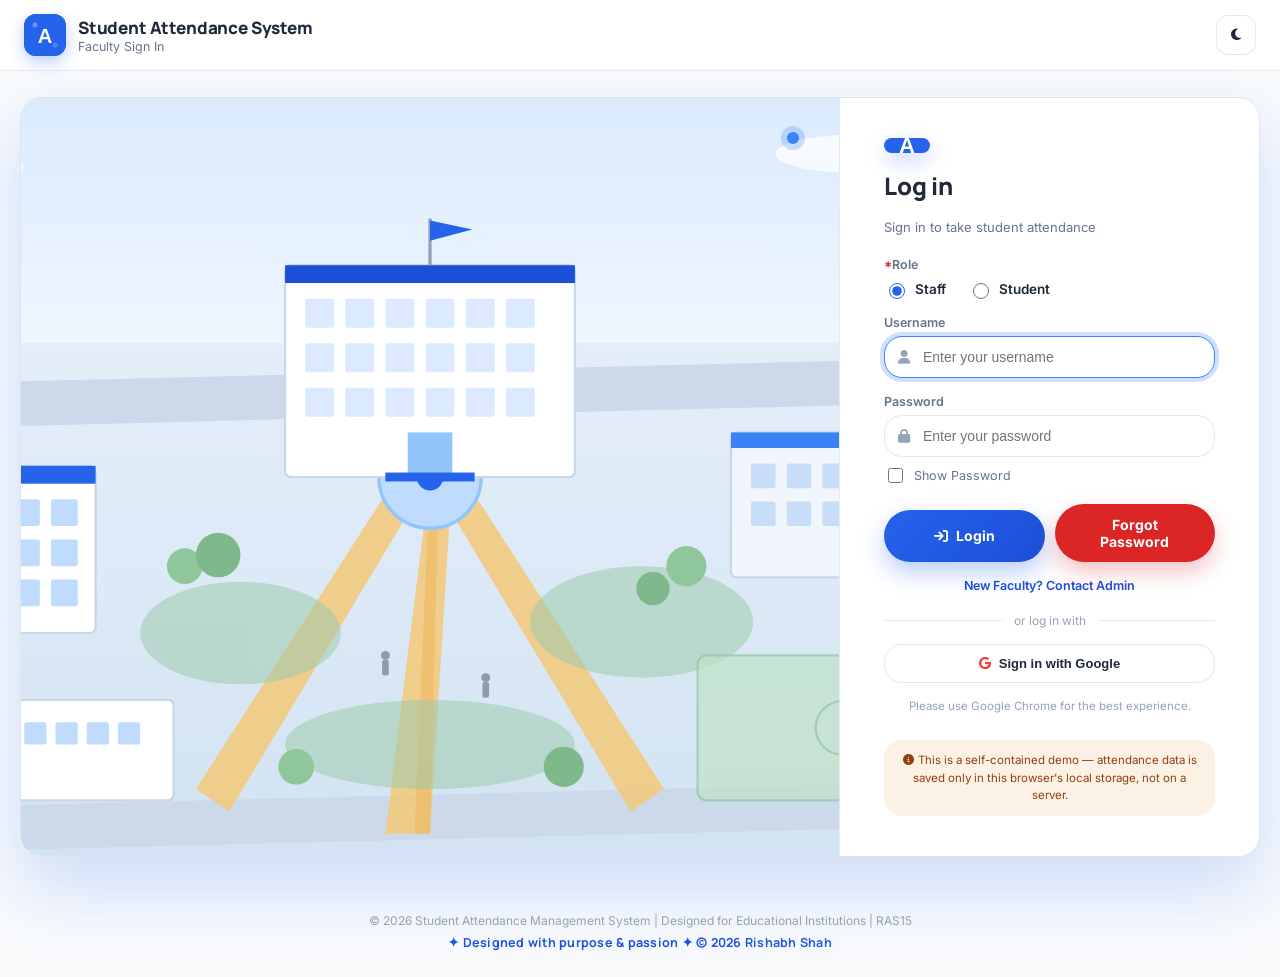
==== commit 9bc01011: "V.3.6 commit" ====
--- a/index.html
+++ b/index.html
@@ -1,6 +1,5 @@
 <!DOCTYPE html>
 <html lang="en">
-
 <head>
     <meta charset="UTF-8">
     <meta name="viewport" content="width=device-width, initial-scale=1.0">
@@ -12,7 +11,6 @@
         try { document.documentElement.setAttribute('data-theme', localStorage.getItem('attendanceTheme') || 'light'); } catch (e) { document.documentElement.setAttribute('data-theme', 'light'); }
     </script>
 </head>
-
 <body>
     <header class="topbar no-print login-topbar">
         <div class="brand">
@@ -28,95 +26,169 @@
     </header>
 
     <div class="login-shell">
+      <div class="login-card-frame">
+        <!-- Illustration panel: original campus artwork (not a photo) -->
         <div class="login-illustration">
             <div class="login-illustration-dot"></div>
-            <svg viewBox="0 0 800 900" xmlns="http://www.w3.org/2000/svg" preserveAspectRatio="xMidYMax slice">
-                <circle cx="120" cy="110" r="3" fill="#2563EB" opacity="0.3" />
-                <circle cx="680" cy="160" r="4" fill="#2563EB" opacity="0.25" />
-                <circle cx="600" cy="90" r="2.5" fill="#2563EB" opacity="0.35" />
-                <g fill="#BBD8C6" opacity="0.6">
-                    <circle cx="60" cy="560" r="38" />
-                    <circle cx="740" cy="540" r="46" />
-                    <circle cx="120" cy="580" r="30" />
-                </g>
-                <rect x="0" y="620" width="800" height="280" fill="#E7EEF6" />
-                <path d="M0 640 L800 600 L800 640 L0 680 Z" fill="#D8E4F1" />
-                <path d="M330 900 L370 620 L430 620 L470 900 Z" fill="#F4C979" opacity="0.9" />
-                <path d="M330 900 L370 620 L385 620 L358 900 Z" fill="#F0BD5C" opacity="0.7" />
-                <g>
-                    <rect x="90" y="470" width="150" height="170" rx="4" fill="#FFFFFF" stroke="#CBD9EA"
-                        stroke-width="2" />
-                    <rect x="90" y="470" width="150" height="18" fill="#2563EB" />
+            <svg viewBox="0 0 1200 680" xmlns="http://www.w3.org/2000/svg" preserveAspectRatio="xMidYMid slice">
+                <defs>
+                    <linearGradient id="skyGrad" x1="0" y1="0" x2="0" y2="1">
+                        <stop offset="0%" stop-color="#DBEAFE"/>
+                        <stop offset="100%" stop-color="#F0F7FF"/>
+                    </linearGradient>
+                    <linearGradient id="groundGrad" x1="0" y1="0" x2="0" y2="1">
+                        <stop offset="0%" stop-color="#E4EEF9"/>
+                        <stop offset="100%" stop-color="#D3E3F3"/>
+                    </linearGradient>
+                </defs>
+
+                <rect x="0" y="0" width="1200" height="230" fill="url(#skyGrad)"/>
+                <g fill="#FFFFFF" opacity="0.75">
+                    <ellipse cx="150" cy="70" rx="60" ry="16"/>
+                    <ellipse cx="195" cy="62" rx="40" ry="13"/>
+                    <ellipse cx="980" cy="50" rx="70" ry="17"/>
+                    <ellipse cx="1030" cy="60" rx="42" ry="12"/>
+                </g>
+
+                <rect x="0" y="220" width="1200" height="460" fill="url(#groundGrad)"/>
+
+                <path d="M0 260 L1200 230 L1200 270 L0 300 Z" fill="#CBD9EA"/>
+                <path d="M0 640 L1200 610 L1200 650 L0 680 Z" fill="#CBD9EA"/>
+
+                <g fill="#AFCBBA" opacity="0.75">
+                    <circle cx="40" cy="290" r="26"/>
+                    <circle cx="80" cy="300" r="22"/>
+                    <circle cx="1140" cy="280" r="30"/>
+                    <circle cx="1180" cy="295" r="22"/>
+                </g>
+
+                <g fill="#F4C979" opacity="0.85">
+                    <path d="M600 340 L560 660 L600 660 L620 340 Z"/>
+                    <path d="M600 340 L780 640 L810 620 L630 340 Z"/>
+                    <path d="M600 340 L420 640 L390 620 L570 340 Z"/>
+                </g>
+                <g fill="#EFB65B" opacity="0.55">
+                    <path d="M600 340 L586 660 L600 660 L608 340 Z"/>
+                </g>
+
+                <circle cx="600" cy="340" r="46" fill="#BFDBFE"/>
+                <circle cx="600" cy="340" r="46" fill="none" stroke="#93C5FD" stroke-width="3"/>
+                <circle cx="600" cy="340" r="12" fill="#2563EB"/>
+
+                <g fill="#9FCBAE" opacity="0.55">
+                    <ellipse cx="430" cy="480" rx="90" ry="46"/>
+                    <ellipse cx="790" cy="470" rx="100" ry="50"/>
+                    <ellipse cx="600" cy="580" rx="130" ry="40"/>
+                </g>
+
+                <g>
+                    <rect x="70" y="330" width="230" height="150" rx="5" fill="#FFFFFF" stroke="#C7D6E8" stroke-width="2"/>
+                    <rect x="70" y="330" width="230" height="16" fill="#2563EB"/>
                     <g fill="#BFDBFE">
-                        <rect x="106" y="504" width="26" height="26" rx="2" />
-                        <rect x="142" y="504" width="26" height="26" rx="2" />
-                        <rect x="178" y="504" width="26" height="26" rx="2" />
-                        <rect x="106" y="546" width="26" height="26" rx="2" />
-                        <rect x="142" y="546" width="26" height="26" rx="2" />
-                        <rect x="178" y="546" width="26" height="26" rx="2" />
-                        <rect x="106" y="588" width="26" height="26" rx="2" />
-                        <rect x="142" y="588" width="26" height="26" rx="2" />
-                        <rect x="178" y="588" width="26" height="26" rx="2" />
-                    </g>
-                </g>
-                <g>
-                    <rect x="500" y="380" width="190" height="260" rx="4" fill="#FFFFFF" stroke="#CBD9EA"
-                        stroke-width="2" />
-                    <rect x="500" y="380" width="190" height="18" fill="#1D4ED8" />
+                        <rect x="90" y="360" width="24" height="24" rx="2"/>
+                        <rect x="124" y="360" width="24" height="24" rx="2"/>
+                        <rect x="158" y="360" width="24" height="24" rx="2"/>
+                        <rect x="192" y="360" width="24" height="24" rx="2"/>
+                        <rect x="226" y="360" width="24" height="24" rx="2"/>
+                        <rect x="260" y="360" width="24" height="24" rx="2"/>
+                        <rect x="90" y="396" width="24" height="24" rx="2"/>
+                        <rect x="124" y="396" width="24" height="24" rx="2"/>
+                        <rect x="158" y="396" width="24" height="24" rx="2"/>
+                        <rect x="192" y="396" width="24" height="24" rx="2"/>
+                        <rect x="226" y="396" width="24" height="24" rx="2"/>
+                        <rect x="260" y="396" width="24" height="24" rx="2"/>
+                        <rect x="90" y="432" width="24" height="24" rx="2"/>
+                        <rect x="124" y="432" width="24" height="24" rx="2"/>
+                        <rect x="158" y="432" width="24" height="24" rx="2"/>
+                        <rect x="192" y="432" width="24" height="24" rx="2"/>
+                        <rect x="226" y="432" width="24" height="24" rx="2"/>
+                        <rect x="260" y="432" width="24" height="24" rx="2"/>
+                    </g>
+                </g>
+
+                <g>
+                    <rect x="470" y="150" width="260" height="190" rx="5" fill="#FFFFFF" stroke="#C7D6E8" stroke-width="2"/>
+                    <rect x="470" y="150" width="260" height="16" fill="#1D4ED8"/>
                     <g fill="#DBEAFE">
-                        <rect x="518" y="414" width="28" height="30" rx="2" />
-                        <rect x="558" y="414" width="28" height="30" rx="2" />
-                        <rect x="598" y="414" width="28" height="30" rx="2" />
-                        <rect x="638" y="414" width="28" height="30" rx="2" />
-                        <rect x="518" y="460" width="28" height="30" rx="2" />
-                        <rect x="558" y="460" width="28" height="30" rx="2" />
-                        <rect x="598" y="460" width="28" height="30" rx="2" />
-                        <rect x="638" y="460" width="28" height="30" rx="2" />
-                        <rect x="518" y="506" width="28" height="30" rx="2" />
-                        <rect x="558" y="506" width="28" height="30" rx="2" />
-                        <rect x="598" y="506" width="28" height="30" rx="2" />
-                        <rect x="638" y="506" width="28" height="30" rx="2" />
-                        <rect x="518" y="552" width="28" height="30" rx="2" />
-                        <rect x="558" y="552" width="28" height="30" rx="2" />
-                        <rect x="598" y="552" width="28" height="30" rx="2" />
-                        <rect x="638" y="552" width="28" height="30" rx="2" />
-                    </g>
-                    <rect x="575" y="600" width="40" height="40" fill="#93C5FD" />
-                </g>
-                <g>
-                    <rect x="600" y="560" width="170" height="80" rx="4" fill="#F1F6FC" stroke="#CBD9EA"
-                        stroke-width="2" />
+                        <rect x="488" y="180" width="26" height="26" rx="2"/>
+                        <rect x="524" y="180" width="26" height="26" rx="2"/>
+                        <rect x="560" y="180" width="26" height="26" rx="2"/>
+                        <rect x="596" y="180" width="26" height="26" rx="2"/>
+                        <rect x="632" y="180" width="26" height="26" rx="2"/>
+                        <rect x="668" y="180" width="26" height="26" rx="2"/>
+                        <rect x="488" y="220" width="26" height="26" rx="2"/>
+                        <rect x="524" y="220" width="26" height="26" rx="2"/>
+                        <rect x="560" y="220" width="26" height="26" rx="2"/>
+                        <rect x="596" y="220" width="26" height="26" rx="2"/>
+                        <rect x="632" y="220" width="26" height="26" rx="2"/>
+                        <rect x="668" y="220" width="26" height="26" rx="2"/>
+                        <rect x="488" y="260" width="26" height="26" rx="2"/>
+                        <rect x="524" y="260" width="26" height="26" rx="2"/>
+                        <rect x="560" y="260" width="26" height="26" rx="2"/>
+                        <rect x="596" y="260" width="26" height="26" rx="2"/>
+                        <rect x="632" y="260" width="26" height="26" rx="2"/>
+                        <rect x="668" y="260" width="26" height="26" rx="2"/>
+                    </g>
+                    <rect x="580" y="300" width="40" height="40" fill="#93C5FD"/>
+                    <rect x="560" y="336" width="80" height="8" fill="#2563EB"/>
+                </g>
+                <line x1="600" y1="150" x2="600" y2="108" stroke="#94A3B8" stroke-width="3"/>
+                <path d="M600 110 L638 118 L600 128 Z" fill="#2563EB"/>
+
+                <g>
+                    <rect x="870" y="300" width="240" height="130" rx="5" fill="#F1F6FC" stroke="#C7D6E8" stroke-width="2"/>
+                    <rect x="870" y="300" width="240" height="14" fill="#3B82F6"/>
                     <g fill="#C7DDF8">
-                        <rect x="616" y="578" width="24" height="24" rx="2" />
-                        <rect x="650" y="578" width="24" height="24" rx="2" />
-                        <rect x="684" y="578" width="24" height="24" rx="2" />
-                        <rect x="718" y="578" width="24" height="24" rx="2" />
-                    </g>
-                </g>
-                <line x1="595" y1="380" x2="595" y2="330" stroke="#94A3B8" stroke-width="3" />
-                <path d="M595 332 L630 340 L595 350 Z" fill="#2563EB" />
-                <g>
-                    <circle cx="260" cy="700" r="26" fill="#8FC79B" />
-                    <rect x="256" y="722" width="8" height="20" fill="#8A6E2E" />
-                    <circle cx="540" cy="720" r="30" fill="#7FB98B" />
-                    <rect x="536" y="744" width="8" height="22" fill="#8A6E2E" />
-                    <circle cx="200" cy="760" r="20" fill="#8FC79B" />
-                    <rect x="196" y="778" width="7" height="16" fill="#8A6E2E" />
-                    <circle cx="600" cy="770" r="18" fill="#7FB98B" />
-                    <rect x="596" y="786" width="7" height="14" fill="#8A6E2E" />
-                </g>
-                <ellipse cx="400" cy="760" rx="46" ry="16" fill="#BFDBFE" />
-                <ellipse cx="400" cy="758" rx="46" ry="16" fill="none" stroke="#93C5FD" stroke-width="2" />
-                <circle cx="400" cy="750" r="5" fill="#2563EB" />
-                <g fill="#334155" opacity="0.5">
-                    <circle cx="300" cy="810" r="5" />
-                    <rect x="296" y="815" width="8" height="18" rx="3" />
-                    <circle cx="470" cy="830" r="5" />
-                    <rect x="466" y="835" width="8" height="18" rx="3" />
+                        <rect x="888" y="328" width="22" height="22" rx="2"/>
+                        <rect x="920" y="328" width="22" height="22" rx="2"/>
+                        <rect x="952" y="328" width="22" height="22" rx="2"/>
+                        <rect x="984" y="328" width="22" height="22" rx="2"/>
+                        <rect x="1016" y="328" width="22" height="22" rx="2"/>
+                        <rect x="1048" y="328" width="22" height="22" rx="2"/>
+                        <rect x="888" y="362" width="22" height="22" rx="2"/>
+                        <rect x="920" y="362" width="22" height="22" rx="2"/>
+                        <rect x="952" y="362" width="22" height="22" rx="2"/>
+                        <rect x="984" y="362" width="22" height="22" rx="2"/>
+                        <rect x="1016" y="362" width="22" height="22" rx="2"/>
+                        <rect x="1048" y="362" width="22" height="22" rx="2"/>
+                    </g>
+                </g>
+
+                <g>
+                    <rect x="220" y="540" width="150" height="90" rx="5" fill="#FFFFFF" stroke="#C7D6E8" stroke-width="2"/>
+                    <g fill="#BFDBFE">
+                        <rect x="236" y="560" width="20" height="20" rx="2"/>
+                        <rect x="264" y="560" width="20" height="20" rx="2"/>
+                        <rect x="292" y="560" width="20" height="20" rx="2"/>
+                        <rect x="320" y="560" width="20" height="20" rx="2"/>
+                    </g>
+                </g>
+
+                <rect x="840" y="500" width="260" height="130" rx="8" fill="#BFE3C8" opacity="0.7"/>
+                <rect x="840" y="500" width="260" height="130" rx="8" fill="none" stroke="#93C5A8" stroke-width="2" opacity="0.7"/>
+                <line x1="970" y1="500" x2="970" y2="630" stroke="#93C5A8" stroke-width="2" opacity="0.7"/>
+                <circle cx="970" cy="565" r="24" fill="none" stroke="#93C5A8" stroke-width="2" opacity="0.7"/>
+
+                <g>
+                    <circle cx="380" cy="420" r="16" fill="#8FC79B"/>
+                    <circle cx="410" cy="410" r="20" fill="#7FB98B"/>
+                    <circle cx="830" cy="420" r="18" fill="#8FC79B"/>
+                    <circle cx="800" cy="440" r="15" fill="#7FB98B"/>
+                    <circle cx="480" cy="600" r="16" fill="#8FC79B"/>
+                    <circle cx="720" cy="600" r="18" fill="#7FB98B"/>
+                    <circle cx="150" cy="500" r="15" fill="#8FC79B"/>
+                </g>
+
+                <g fill="#334155" opacity="0.45">
+                    <circle cx="560" cy="500" r="4"/>
+                    <rect x="557" y="504" width="6" height="14" rx="2"/>
+                    <circle cx="650" cy="520" r="4"/>
+                    <rect x="647" y="524" width="6" height="14" rx="2"/>
                 </g>
             </svg>
         </div>
 
+        <!-- Login form panel -->
         <div class="login-form-panel">
             <div class="login-logo"><img src="assets/logo-mark.svg" alt="System logo"></div>
             <h1>Log in</h1>
@@ -131,10 +203,8 @@
                 <div class="login-role-group">
                     <span class="role-label"><span style="color:var(--danger)">*</span>Role</span>
                     <div class="login-role-options">
-                        <label class="login-role-option"><input type="radio" name="role" value="staff" checked>
-                            Staff</label>
-                        <label class="login-role-option"><input type="radio" name="role" value="student">
-                            Student</label>
+                        <label class="login-role-option"><input type="radio" name="role" value="staff" checked> Staff</label>
+                        <label class="login-role-option"><input type="radio" name="role" value="student"> Student</label>
                     </div>
                 </div>
 
@@ -142,16 +212,14 @@
                     <label for="username">Username</label>
                     <div class="field-input">
                         <i class="fas fa-user"></i>
-                        <input type="text" id="username" name="username" placeholder="Enter your username"
-                            autocomplete="username" required>
+                        <input type="text" id="username" name="username" placeholder="Enter your username" autocomplete="username" required>
                     </div>
                 </div>
                 <div class="field">
                     <label for="password">Password</label>
                     <div class="field-input">
                         <i class="fas fa-lock"></i>
-                        <input type="password" id="password" name="password" placeholder="Enter your password"
-                            autocomplete="current-password" required>
+                        <input type="password" id="password" name="password" placeholder="Enter your password" autocomplete="current-password" required>
                     </div>
                 </div>
                 <div class="login-checkbox-row">
@@ -171,18 +239,17 @@
 
             <div class="login-divider">or log in with</div>
             <div class="login-social-row">
-                <button type="button" class="login-social-btn ripple" id="social-google"><i
-                        class="fa-brands fa-google"></i> Sign in with Google</button>
+                <button type="button" class="login-social-btn ripple" id="social-google"><i class="fa-brands fa-google"></i> Sign in with Google</button>
             </div>
 
             <p class="login-browser-tip">Please use Google Chrome for the best experience.</p>
 
             <div class="login-notice-box">
                 <i class="fas fa-circle-info"></i>
-                This is a self-contained demo — attendance data is saved only in this browser's local storage, not on a
-                server.
-            </div>
-        </div>
+                This is a self-contained demo — attendance data is saved only in this browser's local storage, not on a server.
+            </div>
+        </div>
+      </div>
     </div>
 
     <footer class="main-footer">
@@ -193,5 +260,4 @@
     <script src="js/utils.js"></script>
     <script src="js/main.js"></script>
 </body>
-
 </html>
--- a/css/style.css
+++ b/css/style.css
@@ -1,6 +1,14 @@
+/* ===================================================================
+   Student Attendance Management System
+   Design tokens: Classroom Light Theme — white/off-white surfaces,
+   confident blue primary, clear green/red present/absent signals.
+   Chosen for maximum readability in daylight classrooms.
+   =================================================================== */
+
 @import url('https://fonts.googleapis.com/css2?family=Manrope:wght@500;700;800&family=Inter:wght@400;500;600;700&family=JetBrains+Mono:wght@500&display=swap');
 
 :root {
+    /* brand */
     --primary: #2563EB;
     --primary-light: #93C5FD;
     --secondary: #1D4ED8;
@@ -9,6 +17,7 @@
     --warning: #D97706;
     --danger: #DC2626;
 
+    /* lecture-type accents (timetable + badges) */
     --lab-bg: #FEF3C7;
     --lab-border: #F4B400;
     --lab-text: #7C5800;
@@ -16,6 +25,7 @@
     --theory-border: #2563EB;
     --theory-text: #1D4ED8;
 
+    /* light theme surface */
     --bg: #F8FAFC;
     --bg-blob-1: #DBEAFE;
     --bg-blob-2: #E0E7FF;
@@ -65,12 +75,9 @@
     --theory-text: #93C5FD;
 }
 
-* {
-    box-sizing: border-box;
-}
-
-html,
-body {
+* { box-sizing: border-box; }
+
+html, body {
     margin: 0;
     padding: 0;
     font-family: var(--font-body);
@@ -86,28 +93,16 @@
     display: flex;
     flex-direction: column;
 }
-
-.page,
-.login-shell {
-    flex: 1 0 auto;
-    width: 100%;
-}
-
-.main-footer {
-    flex-shrink: 0;
-}
-
-h1,
-h2,
-h3,
-h4 {
-    font-family: var(--font-display);
-    margin: 0;
-}
-
-a {
-    color: inherit;
-}
+.page, .login-shell { flex: 1 0 auto; width: 100%; }
+.main-footer { flex-shrink: 0; }
+
+h1, h2, h3, h4 { font-family: var(--font-display); margin: 0; }
+
+a { color: inherit; }
+
+/* ------------------------------------------------------------------ */
+/*  Floating blobs (ambient background)                               */
+/* ------------------------------------------------------------------ */
 
 .blob {
     position: fixed;
@@ -118,60 +113,24 @@
     pointer-events: none;
     animation: float-blob 16s ease-in-out infinite;
 }
-
-.blob-1 {
-    width: 420px;
-    height: 420px;
-    background: var(--bg-blob-1);
-    top: -120px;
-    left: -100px;
-}
-
-.blob-2 {
-    width: 380px;
-    height: 380px;
-    background: var(--bg-blob-2);
-    bottom: -140px;
-    right: -80px;
-    animation-delay: -5s;
-}
-
-.blob-3 {
-    width: 300px;
-    height: 300px;
-    background: var(--bg-blob-3);
-    top: 45%;
-    left: 60%;
-    animation-delay: -10s;
-}
+.blob-1 { width: 420px; height: 420px; background: var(--bg-blob-1); top: -120px; left: -100px; }
+.blob-2 { width: 380px; height: 380px; background: var(--bg-blob-2); bottom: -140px; right: -80px; animation-delay: -5s; }
+.blob-3 { width: 300px; height: 300px; background: var(--bg-blob-3); top: 45%; left: 60%; animation-delay: -10s; }
 
 @keyframes float-blob {
-
-    0%,
-    100% {
-        transform: translate(0, 0) scale(1);
-    }
-
-    33% {
-        transform: translate(30px, -40px) scale(1.08);
-    }
-
-    66% {
-        transform: translate(-25px, 25px) scale(0.95);
-    }
+    0%, 100% { transform: translate(0, 0) scale(1); }
+    33% { transform: translate(30px, -40px) scale(1.08); }
+    66% { transform: translate(-25px, 25px) scale(0.95); }
 }
 
 @media (prefers-reduced-motion: reduce) {
-    .blob {
-        animation: none;
-    }
-
-    * {
-        animation-duration: 0.001ms !important;
-        animation-iteration-count: 1 !important;
-        transition-duration: 0.001ms !important;
-    }
-}
+    .blob { animation: none; }
+    * { animation-duration: 0.001ms !important; animation-iteration-count: 1 !important; transition-duration: 0.001ms !important; }
+}
+
+/* ------------------------------------------------------------------ */
+/*  Layout shells                                                      */
+/* ------------------------------------------------------------------ */
 
 .page {
     position: relative;
@@ -183,15 +142,8 @@
 }
 
 @keyframes page-fade-in {
-    from {
-        opacity: 0;
-        transform: translateY(10px);
-    }
-
-    to {
-        opacity: 1;
-        transform: translateY(0);
-    }
+    from { opacity: 0; transform: translateY(10px); }
+    to { opacity: 1; transform: translateY(0); }
 }
 
 .glass-card {
@@ -208,6 +160,10 @@
     transform: translateY(-4px);
     box-shadow: var(--shadow-lift);
 }
+
+/* ------------------------------------------------------------------ */
+/*  Top bar / header                                                   */
+/* ------------------------------------------------------------------ */
 
 .topbar {
     position: sticky;
@@ -225,18 +181,12 @@
     -webkit-backdrop-filter: blur(18px);
 }
 
-.brand {
-    display: flex;
-    align-items: center;
-    gap: 12px;
-}
+.brand { display: flex; align-items: center; gap: 12px; }
 
 .brand-mark {
-    width: 42px;
-    height: 42px;
+    width: 42px; height: 42px;
     border-radius: 12px;
-    display: grid;
-    place-items: center;
+    display: grid; place-items: center;
     background: linear-gradient(135deg, var(--primary), var(--secondary));
     color: #fff;
     font-size: 18px;
@@ -244,216 +194,93 @@
     overflow: hidden;
     flex-shrink: 0;
 }
-
-.brand-mark img {
-    width: 100%;
-    height: 100%;
-    object-fit: cover;
-    display: block;
-}
-
-.brand-text h1 {
-    font-size: 17px;
-    font-weight: 800;
-    letter-spacing: -0.01em;
-}
-
-.brand-text p {
-    margin: 0;
-    font-size: 12.5px;
-    color: var(--text-muted);
-}
-
-.topbar-actions {
-    display: flex;
-    align-items: center;
-    gap: 10px;
-    flex-wrap: wrap;
-}
+.brand-mark img { width: 100%; height: 100%; object-fit: cover; display: block; }
+
+.brand-text h1 { font-size: 17px; font-weight: 800; letter-spacing: -0.01em; }
+.brand-text p { margin: 0; font-size: 12.5px; color: var(--text-muted); }
+
+.topbar-actions { display: flex; align-items: center; gap: 10px; flex-wrap: wrap; }
 
 .chip {
-    display: flex;
-    flex-direction: column;
+    display: flex; flex-direction: column;
     padding: 6px 14px;
     border-radius: var(--radius-sm);
     background: rgba(59, 130, 246, 0.16);
     font-size: 12px;
     min-width: 92px;
 }
-
-.chip span:first-child {
-    color: var(--text-faint);
-    font-size: 10.5px;
-    text-transform: uppercase;
-    letter-spacing: 0.06em;
-}
-
-.chip span:last-child {
-    font-weight: 700;
-    font-size: 13px;
-}
+.chip span:first-child { color: var(--text-faint); font-size: 10.5px; text-transform: uppercase; letter-spacing: 0.06em; }
+.chip span:last-child { font-weight: 700; font-size: 13px; }
 
 .icon-btn {
-    width: 40px;
-    height: 40px;
+    width: 40px; height: 40px;
     border-radius: var(--radius-sm);
     border: 1px solid var(--surface-border);
     background: var(--surface-solid);
     color: var(--text);
-    display: grid;
-    place-items: center;
+    display: grid; place-items: center;
     cursor: pointer;
     transition: transform var(--transition), background var(--transition);
 }
-
-.icon-btn:hover {
-    transform: translateY(-2px);
-    background: rgba(59, 130, 246, 0.18);
-}
+.icon-btn:hover { transform: translateY(-2px); background: rgba(59, 130, 246, 0.18); }
+
+/* ------------------------------------------------------------------ */
+/*  App header + horizontal nav bar (ERP-style layout)                 */
+/*  Used on Dashboard, Timetable, Attendance and Reports pages.        */
+/* ------------------------------------------------------------------ */
 
 .app-header {
-    position: sticky;
-    top: 0;
-    z-index: 31;
-    display: flex;
-    align-items: center;
-    justify-content: space-between;
+    position: sticky; top: 0; z-index: 31;
+    display: flex; align-items: center; justify-content: space-between;
     gap: 16px;
     padding: 10px 24px;
     background: var(--surface-solid);
     border-bottom: 1px solid var(--surface-border);
 }
-
-.app-header-brand {
-    display: flex;
-    align-items: center;
-    gap: 10px;
-}
-
-.app-header-brand img {
-    width: 38px;
-    height: 38px;
-    border-radius: 10px;
-    display: block;
-    box-shadow: 0 4px 12px rgba(37, 99, 235, 0.25);
-}
-
-.app-header-brand-text strong {
-    display: block;
-    font-size: 14.5px;
-    font-weight: 800;
-    line-height: 1.2;
-}
-
-.app-header-brand-text span {
-    display: block;
-    font-size: 10.5px;
-    color: var(--text-muted);
-}
-
-.app-header-right {
-    display: flex;
-    align-items: center;
-    gap: 12px;
-}
-
+.app-header-brand { display: flex; align-items: center; gap: 10px; }
+.app-header-brand img { width: 38px; height: 38px; border-radius: 10px; display: block; box-shadow: 0 4px 12px rgba(37,99,235,0.25); }
+.app-header-brand-text strong { display: block; font-size: 14.5px; font-weight: 800; line-height: 1.2; }
+.app-header-brand-text span { display: block; font-size: 10.5px; color: var(--text-muted); }
+
+.app-header-right { display: flex; align-items: center; gap: 12px; }
 .app-avatar {
-    width: 38px;
-    height: 38px;
-    border-radius: 50%;
+    width: 38px; height: 38px; border-radius: 50%;
     background: linear-gradient(135deg, var(--primary), var(--secondary));
-    color: #fff;
-    display: grid;
-    place-items: center;
-    font-weight: 800;
-    font-size: 13px;
-    flex-shrink: 0;
-}
-
-.app-header-user {
-    display: flex;
-    align-items: center;
-    gap: 10px;
-}
-
-.app-header-user-text {
-    font-size: 12.5px;
-    line-height: 1.3;
-}
-
-.app-header-user-text .greet {
-    display: block;
-    color: var(--text-muted);
-    font-size: 11px;
-}
-
-.app-header-user-text strong {
-    font-weight: 800;
-}
+    color: #fff; display: grid; place-items: center;
+    font-weight: 800; font-size: 13px; flex-shrink: 0;
+}
+.app-header-user { display: flex; align-items: center; gap: 10px; }
+.app-header-user-text { font-size: 12.5px; line-height: 1.3; }
+.app-header-user-text .greet { display: block; color: var(--text-muted); font-size: 11px; }
+.app-header-user-text strong { font-weight: 800; }
 
 .app-nav {
-    position: sticky;
-    top: 59px;
-    z-index: 30;
+    position: sticky; top: 59px; z-index: 30;
     background: #111827;
     overflow-x: auto;
     scrollbar-width: thin;
 }
-
-.app-nav-inner {
-    display: flex;
-    align-items: center;
-    gap: 2px;
-    padding: 0 16px;
-    min-width: max-content;
-}
-
+.app-nav-inner { display: flex; align-items: center; gap: 2px; padding: 0 16px; min-width: max-content; }
 .app-nav-link {
-    display: flex;
-    align-items: center;
-    gap: 7px;
+    display: flex; align-items: center; gap: 7px;
     padding: 13px 16px;
-    color: rgba(255, 255, 255, 0.68);
-    font-size: 13px;
-    font-weight: 600;
-    white-space: nowrap;
+    color: rgba(255,255,255,0.68);
+    font-size: 13px; font-weight: 600; white-space: nowrap;
     border-bottom: 3px solid transparent;
     transition: var(--transition);
-    cursor: pointer;
-    background: none;
-    border-top: none;
-    border-left: none;
-    border-right: none;
+    cursor: pointer; background: none; border-top: none; border-left: none; border-right: none;
     text-decoration: none;
 }
-
-.app-nav-link i {
-    font-size: 13px;
-}
-
-.app-nav-link:hover {
-    color: #fff;
-    background: rgba(255, 255, 255, 0.06);
-}
-
-.app-nav-link.active {
-    color: #fff;
-    border-bottom-color: var(--accent);
-    background: rgba(255, 255, 255, 0.05);
-}
-
-.app-nav-spacer {
-    flex: 1;
-}
-
-.app-nav-link.nav-logout {
-    color: rgba(252, 165, 165, 0.85);
-}
-
-.app-nav-link.nav-logout:hover {
-    color: #FCA5A5;
-    background: rgba(220, 38, 38, 0.12);
-}
+.app-nav-link i { font-size: 13px; }
+.app-nav-link:hover { color: #fff; background: rgba(255,255,255,0.06); }
+.app-nav-link.active { color: #fff; border-bottom-color: var(--accent); background: rgba(255,255,255,0.05); }
+.app-nav-spacer { flex: 1; }
+.app-nav-link.nav-logout { color: rgba(252,165,165,0.85); }
+.app-nav-link.nav-logout:hover { color: #FCA5A5; background: rgba(220,38,38,0.12); }
+
+/* ------------------------------------------------------------------ */
+/*  Buttons                                                             */
+/* ------------------------------------------------------------------ */
 
 .btn {
     position: relative;
@@ -470,58 +297,17 @@
     gap: 8px;
     transition: transform var(--transition), box-shadow var(--transition), opacity var(--transition);
 }
-
-.btn:disabled {
-    opacity: 0.45;
-    cursor: not-allowed;
-    transform: none !important;
-}
-
-.btn:not(:disabled):hover {
-    transform: translateY(-2px);
-}
-
-.btn:active:not(:disabled) {
-    transform: translateY(0) scale(0.98);
-}
-
-.btn-primary {
-    background: linear-gradient(135deg, var(--primary), var(--secondary));
-    color: #fff;
-    box-shadow: 0 10px 24px rgba(37, 99, 235, 0.32);
-}
-
-.btn-success {
-    background: linear-gradient(135deg, var(--success), #059669);
-    color: #fff;
-    box-shadow: 0 10px 24px rgba(34, 197, 94, 0.32);
-}
-
-.btn-outline {
-    background: transparent;
-    border: 1.5px solid var(--surface-border);
-    color: var(--text);
-}
-
-.btn-outline:hover {
-    border-color: var(--primary);
-    color: var(--primary);
-}
-
-.btn-danger-ghost {
-    background: rgba(239, 68, 68, 0.1);
-    color: var(--danger);
-}
-
-.btn-sm {
-    padding: 8px 16px;
-    font-size: 12.5px;
-}
-
-.btn-block {
-    width: 100%;
-    justify-content: center;
-}
+.btn:disabled { opacity: 0.45; cursor: not-allowed; transform: none !important; }
+.btn:not(:disabled):hover { transform: translateY(-2px); }
+.btn:active:not(:disabled) { transform: translateY(0) scale(0.98); }
+
+.btn-primary { background: linear-gradient(135deg, var(--primary), var(--secondary)); color: #fff; box-shadow: 0 10px 24px rgba(37, 99, 235, 0.32); }
+.btn-success { background: linear-gradient(135deg, var(--success), #059669); color: #fff; box-shadow: 0 10px 24px rgba(34, 197, 94, 0.32); }
+.btn-outline { background: transparent; border: 1.5px solid var(--surface-border); color: var(--text); }
+.btn-outline:hover { border-color: var(--primary); color: var(--primary); }
+.btn-danger-ghost { background: rgba(239, 68, 68, 0.1); color: var(--danger); }
+.btn-sm { padding: 8px 16px; font-size: 12.5px; }
+.btn-block { width: 100%; justify-content: center; }
 
 .ripple-circle {
     position: absolute;
@@ -531,13 +317,11 @@
     animation: ripple-anim 650ms ease-out;
     pointer-events: none;
 }
-
-@keyframes ripple-anim {
-    to {
-        transform: scale(1);
-        opacity: 0;
-    }
-}
+@keyframes ripple-anim { to { transform: scale(1); opacity: 0; } }
+
+/* ------------------------------------------------------------------ */
+/*  Login page — full-bleed split screen (illustration + form panel)   */
+/* ------------------------------------------------------------------ */
 
 .login-shell {
     flex: 1 0 auto;
@@ -545,9 +329,26 @@
     align-items: stretch;
     position: relative;
     z-index: 1;
-    min-height: calc(100vh - 60px);
-}
-
+    width: 100%;
+    max-width: 1440px;
+    margin: 26px auto;
+    padding: 0 20px;
+    min-height: 540px;
+    max-height: 760px;
+}
+@media (max-height: 700px) {
+    .login-shell { min-height: 0; max-height: none; margin: 16px auto; }
+}
+.login-card-frame {
+    display: flex;
+    width: 100%;
+    border-radius: 22px;
+    overflow: hidden;
+    box-shadow: 0 30px 70px rgba(37, 99, 235, 0.2);
+    border: 1px solid var(--surface-border);
+}
+
+/* -- Illustration panel (fills remaining space, edge-to-edge) -- */
 .login-illustration {
     position: relative;
     overflow: hidden;
@@ -558,24 +359,15 @@
     justify-content: center;
     min-height: 320px;
 }
-
-.login-illustration svg {
-    width: 100%;
-    height: 100%;
-    display: block;
-}
-
+.login-illustration svg { width: 100%; height: 100%; display: block; }
 .login-illustration-dot {
-    position: absolute;
-    top: 34px;
-    right: 40px;
-    width: 12px;
-    height: 12px;
-    border-radius: 50%;
+    position: absolute; top: 34px; right: 40px;
+    width: 12px; height: 12px; border-radius: 50%;
     background: var(--accent);
-    box-shadow: 0 0 0 6px rgba(59, 130, 246, 0.25);
-}
-
+    box-shadow: 0 0 0 6px rgba(59,130,246,0.25);
+}
+
+/* -- Form panel (fixed width, light card-toned background) -- */
 .login-form-panel {
     flex: 0 0 420px;
     display: flex;
@@ -585,234 +377,89 @@
     background: var(--surface-solid);
     border-left: 1px solid var(--surface-border);
     animation: card-pop 480ms var(--transition);
+    overflow-y: auto;
+    max-height: 100%;
 }
 
 @keyframes card-pop {
-    from {
-        opacity: 0;
-        transform: translateY(14px);
-    }
-
-    to {
-        opacity: 1;
-        transform: translateY(0);
-    }
+    from { opacity: 0; transform: translateY(14px); }
+    to { opacity: 1; transform: translateY(0); }
 }
 
 .login-logo {
-    width: 46px;
-    height: 46px;
+    width: 46px; height: 46px;
     margin-bottom: 16px;
     border-radius: 13px;
     overflow: hidden;
     box-shadow: 0 8px 20px rgba(37, 99, 235, 0.26);
 }
-
-.login-logo img {
-    width: 100%;
-    height: 100%;
-    object-fit: cover;
-    display: block;
-}
-
-.login-form-panel h1 {
-    font-size: 24px;
-    font-weight: 800;
-    margin-bottom: 4px;
-    letter-spacing: -0.01em;
-}
-
-.login-form-panel>p.login-sub {
-    color: var(--text-muted);
-    font-size: 13px;
-    margin-bottom: 22px;
-}
-
-.login-role-group {
-    margin-bottom: 16px;
-}
-
-.login-role-group>span.role-label {
-    display: block;
-    font-size: 12.5px;
-    font-weight: 600;
-    color: var(--text-muted);
-    margin-bottom: 8px;
-}
-
-.login-role-options {
-    display: flex;
-    gap: 22px;
-}
-
-.login-role-option {
-    display: flex;
-    align-items: center;
-    gap: 7px;
-    cursor: pointer;
-    font-size: 13.5px;
-    font-weight: 600;
-}
-
-.login-role-option input[type="radio"] {
-    width: 16px;
-    height: 16px;
-    accent-color: var(--primary);
-    cursor: pointer;
-}
-
-.login-btn-row {
-    display: flex;
-    gap: 10px;
-    margin-top: 4px;
-}
-
-.login-btn-row .btn {
-    flex: 1;
-    justify-content: center;
-}
-
-.btn-danger-solid {
-    background: var(--danger);
-    color: #fff;
-    box-shadow: 0 10px 22px rgba(220, 38, 38, 0.28);
-}
-
-.login-checkbox-row {
-    display: flex;
-    align-items: center;
-    gap: 8px;
-    margin: -8px 0 18px;
-}
-
-.login-checkbox-row input[type="checkbox"] {
-    width: 15px;
-    height: 15px;
-    accent-color: var(--primary);
-    cursor: pointer;
-}
-
-.login-checkbox-row label {
-    font-size: 12.5px;
-    color: var(--text-muted);
-    cursor: pointer;
-}
-
-.login-divider {
-    display: flex;
-    align-items: center;
-    gap: 12px;
-    margin: 20px 0 16px;
-    color: var(--text-faint);
-    font-size: 12px;
-}
-
-.login-divider::before,
-.login-divider::after {
-    content: "";
-    flex: 1;
-    height: 1px;
-    background: var(--surface-border);
-}
-
-.login-social-row {
-    display: flex;
-    gap: 12px;
-}
-
+.login-logo img { width: 100%; height: 100%; object-fit: cover; display: block; }
+
+.login-form-panel h1 { font-size: 24px; font-weight: 800; margin-bottom: 4px; letter-spacing: -0.01em; }
+.login-form-panel > p.login-sub { color: var(--text-muted); font-size: 13px; margin-bottom: 22px; }
+
+/* Role selector (Staff / Student) */
+.login-role-group { margin-bottom: 16px; }
+.login-role-group > span.role-label { display: block; font-size: 12.5px; font-weight: 600; color: var(--text-muted); margin-bottom: 8px; }
+.login-role-options { display: flex; gap: 22px; }
+.login-role-option { display: flex; align-items: center; gap: 7px; cursor: pointer; font-size: 13.5px; font-weight: 600; }
+.login-role-option input[type="radio"] { width: 16px; height: 16px; accent-color: var(--primary); cursor: pointer; }
+
+/* Two-button row: Login (primary) + Forgot Password (danger outline) */
+.login-btn-row { display: flex; gap: 10px; margin-top: 4px; }
+.login-btn-row .btn { flex: 1; justify-content: center; }
+.btn-danger-solid { background: var(--danger); color: #fff; box-shadow: 0 10px 22px rgba(220,38,38,0.28); }
+
+.login-checkbox-row { display: flex; align-items: center; gap: 8px; margin: -8px 0 18px; }
+.login-checkbox-row input[type="checkbox"] { width: 15px; height: 15px; accent-color: var(--primary); cursor: pointer; }
+.login-checkbox-row label { font-size: 12.5px; color: var(--text-muted); cursor: pointer; }
+
+.login-divider { display: flex; align-items: center; gap: 12px; margin: 20px 0 16px; color: var(--text-faint); font-size: 12px; }
+.login-divider::before, .login-divider::after { content: ""; flex: 1; height: 1px; background: var(--surface-border); }
+
+.login-social-row { display: flex; gap: 12px; }
 .login-social-btn {
     flex: 1;
-    display: flex;
-    align-items: center;
-    justify-content: center;
+    display: flex; align-items: center; justify-content: center;
     gap: 8px;
     padding: 11px 14px;
     border-radius: var(--radius-md);
     border: 1.5px solid var(--surface-border);
     background: var(--surface-solid);
-    font-size: 13px;
-    font-weight: 600;
-    color: var(--text);
+    font-size: 13px; font-weight: 600; color: var(--text);
     cursor: pointer;
     transition: var(--transition);
 }
-
-.login-social-btn:hover {
-    border-color: var(--accent);
-    transform: translateY(-2px);
-    box-shadow: var(--shadow-soft);
-}
-
-.login-social-btn i.fa-google {
-    color: #EA4335;
-}
-
-.login-browser-tip {
-    text-align: center;
-    font-size: 11.5px;
-    color: var(--text-faint);
-    margin-top: 16px;
-}
+.login-social-btn:hover { border-color: var(--accent); transform: translateY(-2px); box-shadow: var(--shadow-soft); }
+.login-social-btn i.fa-google { color: #EA4335; }
+.login-social-btn i.fa-microsoft { color: #00A4EF; }
+
+.login-browser-tip { text-align: center; font-size: 11.5px; color: var(--text-faint); margin-top: 16px; }
 
 .login-notice-box {
     margin-top: 16px;
     padding: 12px 14px;
     border-radius: var(--radius-md);
-    background: rgba(217, 119, 6, 0.1);
+    background: rgba(217,119,6,0.1);
     color: #92400E;
     font-size: 11.5px;
     line-height: 1.5;
     text-align: center;
 }
-
-[data-theme="dark"] .login-notice-box {
-    color: #FCD34D;
-}
-
-.login-hint-link {
-    display: block;
-    text-align: center;
-    margin-top: 16px;
-    font-size: 12.5px;
-    color: #1D4ED8;
-    text-decoration: none;
-    font-weight: 600;
-}
-
-.login-hint-link:hover {
-    text-decoration: underline;
-}
-
-.login-topbar {
-    margin-bottom: 0;
-}
-
-.field {
-    text-align: left;
-    margin-bottom: 16px;
-}
-
-.field label {
-    display: block;
-    font-size: 12.5px;
-    font-weight: 600;
-    color: var(--text-muted);
-    margin-bottom: 6px;
-}
-
+[data-theme="dark"] .login-notice-box { color: #FCD34D; }
+
+.login-hint-link { display: block; text-align: center; margin-top: 16px; font-size: 12.5px; color: #1D4ED8; text-decoration: none; font-weight: 600; }
+.login-hint-link:hover { text-decoration: underline; }
+
+.login-topbar { margin-bottom: 0; }
+
+.field { text-align: left; margin-bottom: 16px; }
+.field label { display: block; font-size: 12.5px; font-weight: 600; color: var(--text-muted); margin-bottom: 6px; }
 .field-input {
     position: relative;
-    display: flex;
-    align-items: center;
-}
-
-.field-input i {
-    position: absolute;
-    left: 14px;
-    color: var(--text-faint);
-    font-size: 14px;
-}
-
+    display: flex; align-items: center;
+}
+.field-input i { position: absolute; left: 14px; color: var(--text-faint); font-size: 14px; }
 .field-input input {
     width: 100%;
     padding: 12px 14px 12px 38px;
@@ -824,160 +471,62 @@
     outline: none;
     transition: border-color var(--transition), box-shadow var(--transition);
 }
-
-.field-input input:focus {
-    border-color: var(--accent);
-    box-shadow: 0 0 0 4px rgba(59, 130, 246, 0.25);
-}
-
-.login-btn {
-    margin-top: 6px;
-}
+.field-input input:focus { border-color: var(--accent); box-shadow: 0 0 0 4px rgba(59, 130, 246, 0.25); }
+
+.login-btn { margin-top: 6px; }
 
 .alert {
-    display: flex;
-    align-items: center;
-    gap: 10px;
+    display: flex; align-items: center; gap: 10px;
     padding: 12px 16px;
     border-radius: var(--radius-md);
     font-size: 13.5px;
     margin-bottom: 16px;
     animation: alert-slide 260ms var(--transition);
 }
-
-@keyframes alert-slide {
-    from {
-        opacity: 0;
-        transform: translateY(-6px);
-    }
-
-    to {
-        opacity: 1;
-        transform: translateY(0);
-    }
-}
-
-.alert-info {
-    background: rgba(59, 130, 246, 0.16);
-    color: #1D4ED8;
-}
-
-.alert-warning {
-    background: rgba(245, 158, 11, 0.14);
-    color: #92400E;
-}
-
-.alert-danger {
-    background: rgba(239, 68, 68, 0.12);
-    color: #B91C1C;
-}
-
-.alert-success {
-    background: rgba(34, 197, 94, 0.12);
-    color: #065F46;
-}
-
-[data-theme="dark"] .alert-info {
-    color: #FCD34D;
-}
-
-[data-theme="dark"] .alert-warning {
-    color: #FCD34D;
-}
-
-[data-theme="dark"] .alert-danger {
-    color: #FCA5A5;
-}
-
-[data-theme="dark"] .alert-success {
-    color: #6EE7B7;
-}
-
-.shake {
-    animation: shake 480ms ease-in-out;
-}
-
+@keyframes alert-slide { from { opacity: 0; transform: translateY(-6px); } to { opacity: 1; transform: translateY(0); } }
+.alert-info { background: rgba(59, 130, 246, 0.16); color: #1D4ED8; }
+.alert-warning { background: rgba(245, 158, 11, 0.14); color: #92400E; }
+.alert-danger { background: rgba(239, 68, 68, 0.12); color: #B91C1C; }
+.alert-success { background: rgba(34, 197, 94, 0.12); color: #065F46; }
+[data-theme="dark"] .alert-info { color: #FCD34D; }
+[data-theme="dark"] .alert-warning { color: #FCD34D; }
+[data-theme="dark"] .alert-danger { color: #FCA5A5; }
+[data-theme="dark"] .alert-success { color: #6EE7B7; }
+
+.shake { animation: shake 480ms ease-in-out; }
 @keyframes shake {
-
-    0%,
-    100% {
-        transform: translateX(0);
-    }
-
-    20%,
-    60% {
-        transform: translateX(-8px);
-    }
-
-    40%,
-    80% {
-        transform: translateX(8px);
-    }
-}
-
-.section-card {
-    padding: 22px 24px;
-    margin-bottom: 22px;
-}
-
+    0%, 100% { transform: translateX(0); }
+    20%, 60% { transform: translateX(-8px); }
+    40%, 80% { transform: translateX(8px); }
+}
+
+.login-hint { margin-top: 18px; font-size: 11.5px; color: var(--text-faint); }
+
+/* ------------------------------------------------------------------ */
+/*  Section titles / cards                                             */
+/* ------------------------------------------------------------------ */
+
+.section-card { padding: 22px 24px; margin-bottom: 22px; }
 .section-title {
-    display: flex;
-    align-items: center;
-    gap: 10px;
-    font-size: 15.5px;
-    font-weight: 800;
+    display: flex; align-items: center; gap: 10px;
+    font-size: 15.5px; font-weight: 800;
     margin-bottom: 16px;
 }
-
-.section-title i {
-    color: var(--primary);
-}
-
-.section-sub {
-    font-size: 12.5px;
-    color: var(--text-muted);
-    margin: -8px 0 16px;
-}
-
-.timetable-legend {
-    display: flex;
-    gap: 18px;
-    flex-wrap: wrap;
-    margin-bottom: 16px;
-    font-size: 12px;
-    color: var(--text-muted);
-}
-
-.timetable-legend span {
-    display: inline-flex;
-    align-items: center;
-    gap: 6px;
-}
-
-.legend-dot {
-    width: 10px;
-    height: 10px;
-    border-radius: 3px;
-    display: inline-block;
-}
-
-.legend-dot.dot-theory {
-    background: var(--theory-border);
-}
-
-.legend-dot.dot-lab {
-    background: var(--lab-border);
-}
-
-.legend-dot.dot-today {
-    background: var(--primary);
-}
-
-.timetable-wrap {
-    overflow-x: auto;
-    padding-bottom: 6px;
-}
-
+.section-title i { color: var(--primary); }
+.section-sub { font-size: 12.5px; color: var(--text-muted); margin: -8px 0 16px; }
+
+/* ------------------------------------------------------------------ */
+/*  Weekly timetable grid                                              */
+/* ------------------------------------------------------------------ */
+
+.timetable-legend { display: flex; gap: 18px; flex-wrap: wrap; margin-bottom: 16px; font-size: 12px; color: var(--text-muted); }
+.timetable-legend span { display: inline-flex; align-items: center; gap: 6px; }
+.legend-dot { width: 10px; height: 10px; border-radius: 3px; display: inline-block; }
+.legend-dot.dot-theory { background: var(--theory-border); }
+.legend-dot.dot-lab { background: var(--lab-border); }
+.legend-dot.dot-today { background: var(--primary); }
+
+.timetable-wrap { overflow-x: auto; padding-bottom: 6px; }
 table.timetable {
     border-collapse: separate;
     border-spacing: 8px;
@@ -985,7 +534,6 @@
     min-width: 780px;
     table-layout: fixed;
 }
-
 table.timetable th.period-col,
 table.timetable td.period-col {
     width: 92px;
@@ -993,7 +541,6 @@
     left: 0;
     z-index: 3;
 }
-
 table.timetable thead th {
     padding: 10px 8px;
     text-align: center;
@@ -1002,34 +549,22 @@
     color: var(--text-muted);
     background: transparent;
 }
-
 table.timetable thead th.day-head {
     border-radius: var(--radius-sm);
     background: var(--surface-solid);
     border: 1.5px solid var(--surface-border);
     padding: 10px 6px;
 }
-
 table.timetable thead th.day-head.is-today {
     background: linear-gradient(135deg, var(--primary), var(--secondary));
     color: #fff;
     border-color: transparent;
     box-shadow: inset 0 -3px 0 var(--accent);
 }
-
-table.timetable thead th.day-head .day-name {
-    display: block;
-    font-size: 13px;
-}
-
+table.timetable thead th.day-head .day-name { display: block; font-size: 13px; }
 table.timetable thead th.day-head .day-tag {
-    display: block;
-    font-size: 9.5px;
-    font-weight: 700;
-    text-transform: uppercase;
-    letter-spacing: 0.06em;
-    margin-top: 2px;
-    opacity: 0.75;
+    display: block; font-size: 9.5px; font-weight: 700; text-transform: uppercase;
+    letter-spacing: 0.06em; margin-top: 2px; opacity: 0.75;
 }
 
 td.period-col {
@@ -1060,899 +595,330 @@
     gap: 4px;
     overflow: hidden;
 }
-
-.timetable-cell:hover {
-    transform: translateY(-2px);
-    box-shadow: var(--shadow-soft);
-    border-color: var(--primary-light);
-}
-
-.timetable-cell.type-lab {
-    border-left: 4px solid var(--lab-border);
-    background: var(--lab-bg);
-}
-
-.timetable-cell.type-theory {
-    border-left: 4px solid var(--theory-border);
-    background: var(--theory-bg);
-}
-
-.timetable-cell.type-lab:hover,
-.timetable-cell.type-theory:hover {
-    filter: brightness(0.98);
-}
-
+.timetable-cell:hover { transform: translateY(-2px); box-shadow: var(--shadow-soft); border-color: var(--primary-light); }
+.timetable-cell.type-lab { border-left: 4px solid var(--lab-border); background: var(--lab-bg); }
+.timetable-cell.type-theory { border-left: 4px solid var(--theory-border); background: var(--theory-bg); }
+.timetable-cell.type-lab:hover, .timetable-cell.type-theory:hover { filter: brightness(0.98); }
 .timetable-cell.selected {
     border-color: var(--primary);
     background: rgba(59, 130, 246, 0.16);
     box-shadow: 0 0 0 3px rgba(59, 130, 246, 0.32);
 }
-
 .timetable-cell.is-empty {
     cursor: default;
     background: transparent;
     border-style: dashed;
     opacity: 0.4;
 }
-
-.timetable-cell.is-empty:hover {
-    transform: none;
-    box-shadow: none;
-}
-
-.cell-time {
-    font-family: var(--font-mono);
-    font-size: 10px;
-    color: var(--text-muted);
-}
-
-.cell-subject {
-    font-size: 12px;
-    font-weight: 700;
-    line-height: 1.25;
-}
-
+.timetable-cell.is-empty:hover { transform: none; box-shadow: none; }
+
+.cell-time { font-family: var(--font-mono); font-size: 10px; color: var(--text-muted); }
+.cell-subject { font-size: 12px; font-weight: 700; line-height: 1.25; }
 .cell-badge {
-    position: absolute;
-    top: 7px;
-    right: 7px;
-    font-size: 8.5px;
-    font-weight: 800;
-    text-transform: uppercase;
-    letter-spacing: 0.04em;
-    padding: 2px 7px;
-    border-radius: var(--radius-pill);
-}
-
-.cell-badge.type-lab {
-    background: rgba(234, 179, 8, 0.22);
-    color: var(--lab-text);
-}
-
-.cell-badge.type-theory {
-    background: rgba(37, 99, 235, 0.14);
-    color: var(--theory-text);
-}
-
+    position: absolute; top: 7px; right: 7px;
+    font-size: 8.5px; font-weight: 800; text-transform: uppercase; letter-spacing: 0.04em;
+    padding: 2px 7px; border-radius: var(--radius-pill);
+}
+.cell-badge.type-lab { background: rgba(234, 179, 8, 0.22); color: var(--lab-text); }
+.cell-badge.type-theory { background: rgba(37, 99, 235, 0.14); color: var(--theory-text); }
 .cell-check {
-    position: absolute;
-    bottom: 7px;
-    right: 7px;
-    width: 18px;
-    height: 18px;
-    border-radius: 50%;
-    background: var(--primary);
-    color: #fff;
-    display: grid;
-    place-items: center;
-    font-size: 9px;
-    opacity: 0;
-    transform: scale(0.5);
+    position: absolute; bottom: 7px; right: 7px;
+    width: 18px; height: 18px; border-radius: 50%;
+    background: var(--primary); color: #fff;
+    display: grid; place-items: center; font-size: 9px;
+    opacity: 0; transform: scale(0.5);
     transition: var(--transition);
 }
-
-.timetable-cell.selected .cell-check {
-    opacity: 1;
-    transform: scale(1);
-}
+.timetable-cell.selected .cell-check { opacity: 1; transform: scale(1); }
 
 .cell-taken {
-    position: absolute;
-    top: 7px;
-    left: 7px;
-    color: var(--success);
-    font-size: 14px;
-    filter: drop-shadow(0 1px 1px rgba(0, 0, 0, 0.08));
-}
-
-.batch-grid {
-    display: grid;
-    grid-template-columns: repeat(auto-fit, minmax(220px, 1fr));
-    gap: 14px;
-}
-
+    position: absolute; top: 7px; left: 7px;
+    color: var(--success); font-size: 14px;
+    filter: drop-shadow(0 1px 1px rgba(0,0,0,0.08));
+}
+
+@keyframes rise-in { from { opacity: 0; transform: translateY(10px); } to { opacity: 1; transform: translateY(0); } }
+
+/* Batch cards */
+.batch-grid { display: grid; grid-template-columns: repeat(auto-fit, minmax(220px, 1fr)); gap: 14px; }
 .batch-card {
-    padding: 18px;
-    border-radius: var(--radius-md);
+    padding: 18px; border-radius: var(--radius-md);
     border: 1.5px solid var(--surface-border);
     background: var(--surface-solid);
-    cursor: pointer;
-    transition: var(--transition);
-    display: flex;
-    align-items: center;
-    gap: 14px;
-}
-
-.batch-card:hover {
-    transform: translateY(-3px);
-    box-shadow: var(--shadow-soft);
-}
-
-.batch-card.selected {
-    border-color: var(--secondary);
-    background: rgba(124, 58, 237, 0.08);
-    box-shadow: 0 0 0 3px rgba(124, 58, 237, .16);
-}
-
+    cursor: pointer; transition: var(--transition);
+    display: flex; align-items: center; gap: 14px;
+}
+.batch-card:hover { transform: translateY(-3px); box-shadow: var(--shadow-soft); }
+.batch-card.selected { border-color: var(--secondary); background: rgba(124, 58, 237, 0.08); box-shadow: 0 0 0 3px rgba(124,58,237,.16); }
 .batch-icon {
-    width: 46px;
-    height: 46px;
-    border-radius: 12px;
-    display: grid;
-    place-items: center;
-    font-size: 18px;
-    color: #fff;
+    width: 46px; height: 46px; border-radius: 12px;
+    display: grid; place-items: center; font-size: 18px; color: #fff;
     background: linear-gradient(135deg, var(--secondary), var(--accent));
     flex-shrink: 0;
 }
-
-.batch-name {
-    font-weight: 700;
-    font-size: 14.5px;
-}
-
-.batch-meta {
-    font-size: 12px;
-    color: var(--text-muted);
-}
+.batch-name { font-weight: 700; font-size: 14.5px; }
+.batch-meta { font-size: 12px; color: var(--text-muted); }
 
 .selected-summary {
     display: none;
     margin-top: 6px;
     padding: 16px 18px;
     border-radius: var(--radius-md);
-    background: linear-gradient(135deg, rgba(59, 130, 246, .16), rgba(37, 99, 235, .06));
+    background: linear-gradient(135deg, rgba(59,130,246,.16), rgba(37,99,235,.06));
     border: 1px dashed var(--primary-light);
 }
-
-.selected-summary.show {
-    display: grid;
-    grid-template-columns: repeat(auto-fit, minmax(140px, 1fr));
-    gap: 12px;
-    animation: rise-in 300ms var(--transition);
-}
-
-.selected-summary .label {
-    font-size: 11px;
-    color: var(--text-muted);
-    text-transform: uppercase;
-    letter-spacing: .05em;
-}
-
-.selected-summary .value {
-    font-weight: 700;
-    font-size: 14px;
-    margin-top: 3px;
-}
-
-@keyframes rise-in {
-    from {
-        opacity: 0;
-        transform: translateY(10px);
-    }
-
-    to {
-        opacity: 1;
-        transform: translateY(0);
-    }
-}
-
-.dash-grid {
-    display: grid;
-    grid-template-columns: repeat(auto-fit, minmax(190px, 1fr));
-    gap: 16px;
-    margin-bottom: 22px;
-}
-
+.selected-summary.show { display: grid; grid-template-columns: repeat(auto-fit, minmax(140px, 1fr)); gap: 12px; animation: rise-in 300ms var(--transition); }
+.selected-summary .label { font-size: 11px; color: var(--text-muted); text-transform: uppercase; letter-spacing: .05em; }
+.selected-summary .value { font-weight: 700; font-size: 14px; margin-top: 3px; }
+
+/* ------------------------------------------------------------------ */
+/*  Dashboard stat cards                                               */
+/* ------------------------------------------------------------------ */
+
+.dash-grid { display: grid; grid-template-columns: repeat(auto-fit, minmax(190px, 1fr)); gap: 16px; margin-bottom: 22px; }
 .dash-card {
-    padding: 18px;
-    border-radius: var(--radius-lg);
-    display: flex;
-    flex-direction: column;
-    gap: 8px;
+    padding: 18px; border-radius: var(--radius-lg);
+    display: flex; flex-direction: column; gap: 8px;
     animation: rise-in 380ms var(--transition) backwards;
 }
-
 .dash-card .dash-icon {
-    width: 38px;
-    height: 38px;
-    border-radius: 10px;
-    display: grid;
-    place-items: center;
-    color: #fff;
-    font-size: 15px;
-}
-
-.dash-card .dash-value {
-    font-size: 26px;
-    font-weight: 800;
-    font-family: var(--font-display);
-}
-
-.dash-card .dash-label {
-    font-size: 12px;
-    color: var(--text-muted);
-}
-
-.dash-total .dash-icon {
-    background: linear-gradient(135deg, var(--primary), var(--secondary));
-}
-
-.dash-present .dash-icon {
-    background: linear-gradient(135deg, var(--success), #059669);
-}
-
-.dash-absent .dash-icon {
-    background: linear-gradient(135deg, var(--danger), #B91C1C);
-}
-
-.dash-progress .dash-icon {
-    background: linear-gradient(135deg, var(--accent), #0891B2);
-}
-
-.progress-bar {
-    height: 8px;
-    border-radius: var(--radius-pill);
-    background: rgba(148, 163, 184, .25);
-    overflow: hidden;
-}
-
-.progress-fill {
-    height: 100%;
-    border-radius: var(--radius-pill);
-    background: linear-gradient(90deg, var(--accent), var(--primary));
-    transition: width 500ms var(--transition);
-}
-
-.dashboard-columns {
-    display: grid;
-    grid-template-columns: 340px 1fr;
-    gap: 22px;
-    align-items: start;
-}
-
-.profile-card {
-    padding: 0;
-    text-align: center;
-    overflow: hidden;
-}
-
+    width: 38px; height: 38px; border-radius: 10px;
+    display: grid; place-items: center; color: #fff; font-size: 15px;
+}
+.dash-card .dash-value { font-size: 26px; font-weight: 800; font-family: var(--font-display); }
+.dash-card .dash-label { font-size: 12px; color: var(--text-muted); }
+.dash-total .dash-icon { background: linear-gradient(135deg, var(--primary), var(--secondary)); }
+.dash-present .dash-icon { background: linear-gradient(135deg, var(--success), #059669); }
+.dash-absent .dash-icon { background: linear-gradient(135deg, var(--danger), #B91C1C); }
+.dash-progress .dash-icon { background: linear-gradient(135deg, var(--accent), #0891B2); }
+
+.progress-bar { height: 8px; border-radius: var(--radius-pill); background: rgba(148,163,184,.25); overflow: hidden; }
+.progress-fill { height: 100%; border-radius: var(--radius-pill); background: linear-gradient(90deg, var(--accent), var(--primary)); transition: width 500ms var(--transition); }
+
+/* ------------------------------------------------------------------ */
+/*  Dashboard page — profile card + notifications/activity panel        */
+/* ------------------------------------------------------------------ */
+
+.dashboard-columns { display: grid; grid-template-columns: 340px 1fr; gap: 22px; align-items: start; }
+
+.profile-card { padding: 0; text-align: center; overflow: hidden; }
 .profile-card-photo {
-    width: 104px;
-    height: 104px;
-    border-radius: 50%;
+    width: 104px; height: 104px; border-radius: 50%;
     margin: 30px auto 14px;
     background: linear-gradient(135deg, var(--primary), var(--secondary));
-    color: #fff;
-    display: grid;
-    place-items: center;
-    font-size: 32px;
-    font-weight: 800;
-    box-shadow: 0 10px 26px rgba(37, 99, 235, .28);
-}
-
-.profile-card-name {
-    font-size: 16px;
-    font-weight: 800;
-    margin-bottom: 8px;
-    letter-spacing: -0.01em;
-}
-
+    color: #fff; display: grid; place-items: center;
+    font-size: 32px; font-weight: 800;
+    box-shadow: 0 10px 26px rgba(37,99,235,.28);
+}
+.profile-card-name { font-size: 16px; font-weight: 800; margin-bottom: 8px; letter-spacing: -0.01em; }
 .profile-badge {
-    display: inline-block;
-    padding: 4px 14px;
-    border-radius: var(--radius-pill);
-    background: rgba(22, 163, 74, .14);
-    color: var(--success);
-    font-size: 11.5px;
-    font-weight: 700;
-    margin-bottom: 22px;
-}
-
-.profile-info-list {
-    text-align: left;
-    border-top: 1px solid var(--surface-border);
-}
-
+    display: inline-block; padding: 4px 14px; border-radius: var(--radius-pill);
+    background: rgba(22,163,74,.14); color: var(--success);
+    font-size: 11.5px; font-weight: 700; margin-bottom: 22px;
+}
+.profile-info-list { text-align: left; border-top: 1px solid var(--surface-border); }
 .profile-info-row {
-    display: flex;
-    justify-content: space-between;
-    gap: 10px;
-    padding: 12px 22px;
-    font-size: 12.5px;
+    display: flex; justify-content: space-between; gap: 10px;
+    padding: 12px 22px; font-size: 12.5px;
     border-bottom: 1px solid var(--surface-border);
 }
-
-.profile-info-row:last-child {
-    border-bottom: none;
-    padding-bottom: 22px;
-}
-
-.profile-info-row span:first-child {
-    color: var(--text-muted);
-}
-
-.profile-info-row span:last-child {
-    font-weight: 700;
-    text-align: right;
-}
-
-.notif-card {
-    padding: 0;
-    overflow: hidden;
-}
-
+.profile-info-row:last-child { border-bottom: none; padding-bottom: 22px; }
+.profile-info-row span:first-child { color: var(--text-muted); }
+.profile-info-row span:last-child { font-weight: 700; text-align: right; }
+
+.notif-card { padding: 0; overflow: hidden; }
 .notif-card-header {
-    display: flex;
-    align-items: center;
-    gap: 8px;
-    padding: 20px 22px 0;
-    font-weight: 800;
-    font-size: 14.5px;
-}
-
-.notif-card-header i {
-    color: var(--primary);
-}
-
-.notif-tabs {
-    display: flex;
-    gap: 22px;
-    padding: 14px 22px 0;
-    border-bottom: 1px solid var(--surface-border);
-}
-
+    display: flex; align-items: center; gap: 8px;
+    padding: 20px 22px 0; font-weight: 800; font-size: 14.5px;
+}
+.notif-card-header i { color: var(--primary); }
+.notif-tabs { display: flex; gap: 22px; padding: 14px 22px 0; border-bottom: 1px solid var(--surface-border); }
 .notif-tab {
-    padding: 8px 2px 12px;
-    font-size: 13px;
-    font-weight: 700;
-    color: var(--text-muted);
-    cursor: pointer;
+    padding: 8px 2px 12px; font-size: 13px; font-weight: 700;
+    color: var(--text-muted); cursor: pointer;
     border-bottom: 2.5px solid transparent;
     transition: var(--transition);
-    background: none;
-    border-top: none;
-    border-left: none;
-    border-right: none;
-}
-
-.notif-tab.active {
-    color: var(--primary);
-    border-bottom-color: var(--primary);
-}
-
-.notif-tab:hover:not(.active) {
-    color: var(--text);
-}
-
-.notif-list {
-    padding: 10px 10px 20px;
-    max-height: 460px;
-    overflow-y: auto;
-}
-
+    background: none; border-top: none; border-left: none; border-right: none;
+}
+.notif-tab.active { color: var(--primary); border-bottom-color: var(--primary); }
+.notif-tab:hover:not(.active) { color: var(--text); }
+.notif-list { padding: 10px 10px 20px; max-height: 460px; overflow-y: auto; }
 .notif-item {
-    display: flex;
-    align-items: flex-start;
-    gap: 12px;
-    padding: 12px 12px;
-    border-radius: var(--radius-md);
+    display: flex; align-items: flex-start; gap: 12px;
+    padding: 12px 12px; border-radius: var(--radius-md);
+    transition: var(--transition); cursor: default;
+}
+.notif-item.clickable { cursor: pointer; }
+.notif-item:hover { background: rgba(37,99,235,.06); }
+.notif-icon {
+    width: 32px; height: 32px; border-radius: 9px; flex-shrink: 0;
+    display: grid; place-items: center; font-size: 13px; color: #fff;
+    background: linear-gradient(135deg, var(--primary), var(--secondary));
+}
+.notif-icon.icon-success { background: linear-gradient(135deg, var(--success), #059669); }
+.notif-icon.icon-warning { background: linear-gradient(135deg, var(--warning), #B45309); }
+.notif-text { flex: 1; font-size: 13px; line-height: 1.45; }
+.notif-text .notif-sub { display: block; font-size: 11.5px; color: var(--text-muted); margin-top: 2px; }
+.notif-date { font-size: 11px; color: var(--text-faint); white-space: nowrap; flex-shrink: 0; padding-top: 2px; }
+
+.quick-links-row { display: grid; grid-template-columns: repeat(auto-fit, minmax(150px, 1fr)); gap: 12px; margin-top: 22px; }
+.quick-link-card {
+    display: flex; flex-direction: column; align-items: flex-start; gap: 10px;
+    padding: 18px; text-decoration: none; color: var(--text);
     transition: var(--transition);
-    cursor: default;
-}
-
-.notif-item.clickable {
-    cursor: pointer;
-}
-
-.notif-item:hover {
-    background: rgba(37, 99, 235, .06);
-}
-
-.notif-icon {
-    width: 32px;
-    height: 32px;
-    border-radius: 9px;
-    flex-shrink: 0;
-    display: grid;
-    place-items: center;
-    font-size: 13px;
-    color: #fff;
-    background: linear-gradient(135deg, var(--primary), var(--secondary));
-}
-
-.notif-icon.icon-success {
-    background: linear-gradient(135deg, var(--success), #059669);
-}
-
-.notif-icon.icon-warning {
-    background: linear-gradient(135deg, var(--warning), #B45309);
-}
-
-.notif-text {
-    flex: 1;
-    font-size: 13px;
-    line-height: 1.45;
-}
-
-.notif-text .notif-sub {
-    display: block;
-    font-size: 11.5px;
-    color: var(--text-muted);
-    margin-top: 2px;
-}
-
-.notif-date {
-    font-size: 11px;
-    color: var(--text-faint);
-    white-space: nowrap;
-    flex-shrink: 0;
-    padding-top: 2px;
-}
-
-.quick-links-row {
-    display: grid;
-    grid-template-columns: repeat(auto-fit, minmax(150px, 1fr));
-    gap: 12px;
-    margin-top: 22px;
-}
-
-.quick-link-card {
-    display: flex;
-    flex-direction: column;
-    align-items: flex-start;
-    gap: 10px;
-    padding: 18px;
-    text-decoration: none;
-    color: var(--text);
-    transition: var(--transition);
-}
-
-.quick-link-card:hover {
-    transform: translateY(-3px);
-}
-
-.quick-link-card i {
-    font-size: 20px;
-    color: var(--primary);
-}
-
-.quick-link-card strong {
-    font-size: 13.5px;
-}
-
-.quick-link-card span {
-    font-size: 11.5px;
-    color: var(--text-muted);
-}
-
-.toolbar {
-    display: flex;
-    gap: 12px;
-    flex-wrap: wrap;
-    align-items: center;
-    margin-bottom: 16px;
-}
-
-.search-input-wrap {
-    position: relative;
-    flex: 1;
-    min-width: 220px;
-}
-
-.search-input-wrap i {
-    position: absolute;
-    left: 14px;
-    top: 50%;
-    transform: translateY(-50%);
-    color: var(--text-faint);
-}
-
+}
+.quick-link-card:hover { transform: translateY(-3px); }
+.quick-link-card i { font-size: 20px; color: var(--primary); }
+.quick-link-card strong { font-size: 13.5px; }
+.quick-link-card span { font-size: 11.5px; color: var(--text-muted); }
+
+/* ------------------------------------------------------------------ */
+/*  Toolbar / search / filters                                         */
+/* ------------------------------------------------------------------ */
+
+.toolbar { display: flex; gap: 12px; flex-wrap: wrap; align-items: center; margin-bottom: 16px; }
+.search-input-wrap { position: relative; flex: 1; min-width: 220px; }
+.search-input-wrap i { position: absolute; left: 14px; top: 50%; transform: translateY(-50%); color: var(--text-faint); }
 .search-input {
-    width: 100%;
-    padding: 11px 14px 11px 38px;
+    width: 100%; padding: 11px 14px 11px 38px;
     border-radius: var(--radius-pill);
     border: 1.5px solid var(--surface-border);
-    background: var(--surface-solid);
-    color: var(--text);
-    font-size: 13.5px;
-    outline: none;
+    background: var(--surface-solid); color: var(--text);
+    font-size: 13.5px; outline: none;
     transition: var(--transition);
 }
-
-.search-input:focus {
-    border-color: var(--primary);
-    box-shadow: 0 0 0 4px rgba(79, 70, 229, .12);
-}
-
+.search-input:focus { border-color: var(--primary); box-shadow: 0 0 0 4px rgba(79,70,229,.12); }
 .filter-select {
-    padding: 10px 14px;
-    border-radius: var(--radius-pill);
+    padding: 10px 14px; border-radius: var(--radius-pill);
     border: 1.5px solid var(--surface-border);
-    background: var(--surface-solid);
-    color: var(--text);
-    font-size: 13px;
-    cursor: pointer;
-}
-
-.bulk-actions {
-    display: flex;
-    gap: 8px;
-    flex-wrap: wrap;
-}
-
-.table-wrap {
-    overflow-x: auto;
-    border-radius: var(--radius-md);
-}
-
-table.student-table {
-    width: 100%;
-    border-collapse: collapse;
-    font-size: 13.5px;
-    min-width: 560px;
-}
-
+    background: var(--surface-solid); color: var(--text);
+    font-size: 13px; cursor: pointer;
+}
+.bulk-actions { display: flex; gap: 8px; flex-wrap: wrap; }
+
+/* ------------------------------------------------------------------ */
+/*  Student table                                                      */
+/* ------------------------------------------------------------------ */
+
+.table-wrap { overflow-x: auto; border-radius: var(--radius-md); }
+table.student-table { width: 100%; border-collapse: collapse; font-size: 13.5px; min-width: 560px; }
 table.student-table thead th {
-    text-align: left;
-    padding: 12px 14px;
-    font-size: 11.5px;
-    text-transform: uppercase;
-    letter-spacing: .04em;
-    color: var(--text-muted);
-    border-bottom: 1.5px solid var(--surface-border);
-    position: sticky;
-    top: 0;
-    background: var(--surface-solid);
-}
-
+    text-align: left; padding: 12px 14px;
+    font-size: 11.5px; text-transform: uppercase; letter-spacing: .04em;
+    color: var(--text-muted); border-bottom: 1.5px solid var(--surface-border);
+    position: sticky; top: 0; background: var(--surface-solid);
+}
 table.student-table tbody tr {
     animation: row-in 320ms var(--transition) backwards;
     transition: background var(--transition);
     border-left: 3px solid transparent;
 }
-
-table.student-table tbody tr:hover {
-    background: rgba(59, 130, 246, 0.08);
-}
-
-table.student-table tbody tr.row-present {
-    border-left-color: var(--success);
-}
-
-table.student-table tbody tr.row-absent {
-    border-left-color: var(--danger);
-}
-
-table.student-table tbody td {
-    padding: 12px 14px;
-    border-bottom: 1px solid var(--surface-border);
-    vertical-align: middle;
-}
-
-@keyframes row-in {
-    from {
-        opacity: 0;
-        transform: translateX(-8px);
-    }
-
-    to {
-        opacity: 1;
-        transform: translateX(0);
-    }
-}
-
-.student-name {
-    font-weight: 700;
-}
-
-.student-meta {
-    font-size: 11.5px;
-    color: var(--text-muted);
-}
-
-.enroll-code {
-    font-family: var(--font-mono);
-    font-size: 12.5px;
-}
-
-.student-enroll-mobile {
-    display: none;
-}
-
-.course-pill {
-    display: inline-block;
-    padding: 3px 10px;
-    border-radius: var(--radius-pill);
-    font-size: 11px;
-    font-weight: 700;
-    background: rgba(37, 99, 235, .1);
-    color: var(--secondary);
-}
-
-[data-theme="dark"] .course-pill {
-    color: var(--text-muted);
-}
-
-.status-pill {
-    display: inline-flex;
-    align-items: center;
-    gap: 5px;
-    font-size: 11.5px;
-    font-weight: 700;
-    padding: 4px 10px;
-    border-radius: var(--radius-pill);
-}
-
-.status-present {
-    background: rgba(34, 197, 94, .14);
-    color: var(--success);
-}
-
-.status-absent {
-    background: rgba(220, 38, 38, .14);
-    color: var(--danger);
-}
-
-.status-pending {
-    background: rgba(217, 119, 6, .14);
-    color: var(--warning);
-}
+table.student-table tbody tr:hover { background: rgba(59, 130, 246, 0.08); }
+table.student-table tbody tr.row-present { border-left-color: var(--success); }
+table.student-table tbody tr.row-absent { border-left-color: var(--danger); }
+table.student-table tbody td { padding: 12px 14px; border-bottom: 1px solid var(--surface-border); vertical-align: middle; }
+@keyframes row-in { from { opacity: 0; transform: translateX(-8px); } to { opacity: 1; transform: translateX(0); } }
+
+.student-name { font-weight: 700; }
+.student-meta { font-size: 11.5px; color: var(--text-muted); }
+.enroll-code { font-family: var(--font-mono); font-size: 12.5px; }
+.student-enroll-mobile { display: none; }
+
+.course-pill { display: inline-block; padding: 3px 10px; border-radius: var(--radius-pill); font-size: 11px; font-weight: 700; background: rgba(37,99,235,.1); color: var(--secondary); }
+[data-theme="dark"] .course-pill { color: var(--text-muted); }
+
+.status-pill { display: inline-flex; align-items: center; gap: 5px; font-size: 11.5px; font-weight: 700; padding: 4px 10px; border-radius: var(--radius-pill); }
+.status-present { background: rgba(34,197,94,.14); color: var(--success); }
+.status-absent { background: rgba(220,38,38,.14); color: var(--danger); }
+.status-pending { background: rgba(217,119,6,.14); color: var(--warning); }
 
 .total-attendance-pill {
-    display: inline-flex;
-    align-items: center;
-    gap: 6px;
-    font-size: 12.5px;
-    font-weight: 700;
-    padding: 5px 11px;
-    border-radius: var(--radius-pill);
-    background: rgba(37, 99, 235, 0.1);
-    color: var(--secondary);
-}
-
-.total-attendance-pill i {
-    font-size: 11px;
-}
-
-.student-total-mobile {
-    display: none;
-    font-size: 10.5px;
-    color: var(--text-faint);
-    margin-top: 1px;
-}
-
-.student-total-mobile i {
-    font-size: 9px;
-    margin-right: 2px;
-}
-
-.cell-mark {
-    text-align: right;
-}
-
-.mark-toggle {
-    display: flex;
-    gap: 8px;
-    justify-content: flex-end;
-}
-
+    display: inline-flex; align-items: center; gap: 6px;
+    font-size: 12.5px; font-weight: 700;
+    padding: 5px 11px; border-radius: var(--radius-pill);
+    background: rgba(37, 99, 235, 0.1); color: var(--secondary);
+}
+.total-attendance-pill i { font-size: 11px; }
+.student-total-mobile { display: none; font-size: 10.5px; color: var(--text-faint); margin-top: 1px; }
+.student-total-mobile i { font-size: 9px; margin-right: 2px; }
+
+.cell-mark { text-align: right; }
+.mark-toggle { display: flex; gap: 8px; justify-content: flex-end; }
 .mark-btn {
-    display: inline-flex;
-    align-items: center;
-    gap: 6px;
-    padding: 10px 16px;
-    border-radius: var(--radius-pill);
+    display: inline-flex; align-items: center; gap: 6px;
+    padding: 10px 16px; border-radius: var(--radius-pill);
     border: 1.5px solid var(--surface-border);
-    background: var(--surface-solid);
-    cursor: pointer;
-    font-size: 13px;
-    font-weight: 800;
+    background: var(--surface-solid); cursor: pointer;
+    font-size: 13px; font-weight: 800;
     color: var(--text-faint);
     transition: var(--transition);
     white-space: nowrap;
     min-height: 40px;
 }
-
-.mark-btn .mark-full {
-    display: inline;
-}
-
-.mark-btn .mark-short {
-    display: none;
-}
-
-.mark-btn.present-btn.active {
-    background: var(--success);
-    color: #fff;
-    border-color: transparent;
-    box-shadow: 0 6px 16px rgba(22, 163, 74, 0.28);
-}
-
-.mark-btn.absent-btn.active {
-    background: var(--danger);
-    color: #fff;
-    border-color: transparent;
-    box-shadow: 0 6px 16px rgba(220, 38, 38, 0.24);
-}
-
-.mark-btn:hover {
-    transform: translateY(-2px);
-}
+.mark-btn .mark-full { display: inline; }
+.mark-btn .mark-short { display: none; }
+.mark-btn.present-btn.active { background: var(--success); color: #fff; border-color: transparent; box-shadow: 0 6px 16px rgba(22,163,74,0.28); }
+.mark-btn.absent-btn.active { background: var(--danger); color: #fff; border-color: transparent; box-shadow: 0 6px 16px rgba(220,38,38,0.24); }
+.mark-btn:hover { transform: translateY(-2px); }
+
+/* ------------------------------------------------------------------ */
+/*  Mobile attendance cards (name + enrollment left, mark buttons right) */
+/* ------------------------------------------------------------------ */
 
 @media (max-width: 720px) {
-    table.student-table {
-        min-width: 0;
+    table.student-table { min-width: 0; }
+    table.student-table thead { display: none; }
+    table.student-table, table.student-table tbody, table.student-table tr, table.student-table td {
+        display: block; width: 100%;
     }
-
-    table.student-table thead {
-        display: none;
-    }
-
-    table.student-table,
-    table.student-table tbody,
-    table.student-table tr,
-    table.student-table td {
-        display: block;
-        width: 100%;
-    }
-
     table.student-table tbody tr {
-        display: flex;
-        align-items: center;
-        justify-content: space-between;
-        gap: 10px;
-        padding: 12px 14px;
-        margin-bottom: 10px;
+        display: flex; align-items: center; justify-content: space-between; gap: 10px;
+        padding: 12px 14px; margin-bottom: 10px;
         border-radius: var(--radius-md);
         border: 1px solid var(--surface-border);
         border-left: 3px solid transparent;
         background: var(--surface-solid);
     }
-
-    table.student-table tbody tr.row-present {
-        border-left-color: var(--success);
-    }
-
-    table.student-table tbody tr.row-absent {
-        border-left-color: var(--danger);
-    }
-
-    table.student-table tbody td {
-        padding: 0;
-        border-bottom: none;
-    }
-
-    table.student-table tbody td.cell-enroll {
-        display: none;
-    }
-
-    table.student-table tbody td.cell-total {
-        display: none;
-    }
-
-    table.student-table tbody td.cell-student {
-        flex: 1;
-        min-width: 0;
-    }
-
-    table.student-table tbody td.cell-mark {
-        flex-shrink: 0;
-    }
-
-    .student-enroll-mobile {
-        display: block;
-        font-family: var(--font-mono);
-        font-size: 11px;
-        color: var(--text-muted);
-        margin-top: 2px;
-    }
-
-    .student-total-mobile {
-        display: block;
-        font-size: 10.5px;
-        color: var(--text-faint);
-        margin-top: 1px;
-    }
-
-    .mark-toggle {
-        gap: 8px;
-    }
-
+    table.student-table tbody tr.row-present { border-left-color: var(--success); }
+    table.student-table tbody tr.row-absent { border-left-color: var(--danger); }
+    table.student-table tbody td { padding: 0; border-bottom: none; }
+    table.student-table tbody td.cell-enroll { display: none; }
+    table.student-table tbody td.cell-total { display: none; }
+    table.student-table tbody td.cell-student { flex: 1; min-width: 0; }
+    table.student-table tbody td.cell-mark { flex-shrink: 0; }
+    .student-enroll-mobile { display: block; font-family: var(--font-mono); font-size: 11px; color: var(--text-muted); margin-top: 2px; }
+    .student-total-mobile { display: block; font-size: 10.5px; color: var(--text-faint); margin-top: 1px; }
+    .mark-toggle { gap: 8px; }
+    /* Large, easy-to-tap P / A buttons for quick marking during a lecture */
     .mark-btn {
-        width: 52px;
-        height: 52px;
-        padding: 0;
+        width: 52px; height: 52px; padding: 0;
         border-radius: 14px;
-        font-size: 18px;
-        font-weight: 800;
+        font-size: 18px; font-weight: 800;
         justify-content: center;
     }
-
-    .mark-btn i {
-        display: none;
-    }
-
-    .mark-btn .mark-full {
-        display: none;
-    }
-
-    .mark-btn .mark-short {
-        display: inline;
-    }
-}
-
-.empty-state {
-    text-align: center;
-    padding: 50px 20px;
-    color: var(--text-muted);
-}
-
-.empty-state i {
-    font-size: 38px;
-    color: var(--primary-light);
-    margin-bottom: 12px;
-    display: block;
-}
-
-.empty-state h4 {
-    font-size: 15px;
-    margin-bottom: 6px;
-    color: var(--text);
-}
-
-.empty-state p {
-    font-size: 13px;
-    margin: 0;
-}
-
-.action-bar {
-    display: flex;
-    gap: 12px;
-    flex-wrap: wrap;
-    justify-content: space-between;
-    margin-top: 22px;
-}
-
-.action-bar-group {
-    display: flex;
-    gap: 12px;
-    flex-wrap: wrap;
-}
-
-.main-footer {
-    text-align: center;
-    padding: 30px 16px 26px;
-    color: var(--text-faint);
-    font-size: 12px;
-    position: relative;
-    z-index: 1;
-}
-
-.main-footer p {
-    margin: 0;
-}
-
+    .mark-btn i { display: none; }
+    .mark-btn .mark-full { display: none; }
+    .mark-btn .mark-short { display: inline; }
+}
+
+/* ------------------------------------------------------------------ */
+/*  Empty state                                                         */
+/* ------------------------------------------------------------------ */
+
+.empty-state { text-align: center; padding: 50px 20px; color: var(--text-muted); }
+.empty-state i { font-size: 38px; color: var(--primary-light); margin-bottom: 12px; display: block; }
+.empty-state h4 { font-size: 15px; margin-bottom: 6px; color: var(--text); }
+.empty-state p { font-size: 13px; margin: 0; }
+
+/* ------------------------------------------------------------------ */
+/*  Action bar / footer                                                 */
+/* ------------------------------------------------------------------ */
+
+.action-bar { display: flex; gap: 12px; flex-wrap: wrap; justify-content: space-between; margin-top: 22px; }
+.action-bar-group { display: flex; gap: 12px; flex-wrap: wrap; }
+
+.main-footer { text-align: center; padding: 30px 16px 26px; color: var(--text-faint); font-size: 12px; position: relative; z-index: 1; }
+.main-footer p { margin: 0; }
 .main-footer .footer-signature {
     margin-top: 6px;
     font-family: var(--font-display);
@@ -1965,459 +931,178 @@
     color: transparent;
 }
 
-.spinner {
-    width: 16px;
-    height: 16px;
-    border-radius: 50%;
-    border: 2.5px solid rgba(255, 255, 255, .4);
-    border-top-color: #fff;
-    animation: spin 700ms linear infinite;
-    display: inline-block;
-}
-
-@keyframes spin {
-    to {
-        transform: rotate(360deg);
-    }
-}
+/* ------------------------------------------------------------------ */
+/*  Loading / spinner / success animation                              */
+/* ------------------------------------------------------------------ */
+
+.spinner { width: 16px; height: 16px; border-radius: 50%; border: 2.5px solid rgba(255,255,255,.4); border-top-color: #fff; animation: spin 700ms linear infinite; display: inline-block; }
+@keyframes spin { to { transform: rotate(360deg); } }
 
 .overlay {
-    position: fixed;
-    inset: 0;
-    z-index: 100;
+    position: fixed; inset: 0; z-index: 100;
     background: rgba(15, 23, 42, 0.45);
-    display: none;
-    align-items: center;
-    justify-content: center;
+    display: none; align-items: center; justify-content: center;
     backdrop-filter: blur(4px);
     padding: 16px;
 }
-
-.overlay.show {
-    display: flex;
-    animation: fade-in 200ms;
-}
-
-@keyframes fade-in {
-    from {
-        opacity: 0;
-    }
-
-    to {
-        opacity: 1;
-    }
-}
-
-.overlay-card {
-    text-align: center;
-    padding: 34px 40px;
-}
-
+.overlay.show { display: flex; animation: fade-in 200ms; }
+@keyframes fade-in { from { opacity: 0; } to { opacity: 1; } }
+
+.overlay-card { text-align: center; padding: 34px 40px; }
 .success-check {
-    width: 64px;
-    height: 64px;
-    border-radius: 50%;
-    background: var(--success);
-    color: #fff;
-    display: grid;
-    place-items: center;
-    font-size: 28px;
+    width: 64px; height: 64px; border-radius: 50%;
+    background: var(--success); color: #fff;
+    display: grid; place-items: center; font-size: 28px;
     margin: 0 auto 14px;
     animation: pop-check 420ms var(--transition);
 }
-
-@keyframes pop-check {
-    0% {
-        transform: scale(0);
-    }
-
-    70% {
-        transform: scale(1.15);
-    }
-
-    100% {
-        transform: scale(1);
-    }
-}
-
-.modal-card {
-    width: 100%;
-    max-width: 380px;
-    padding: 28px;
-    text-align: center;
-}
-
-.modal-card h3 {
-    font-size: 16px;
-    margin-bottom: 8px;
-}
-
-.modal-card p {
-    font-size: 13px;
-    color: var(--text-muted);
-    margin-bottom: 20px;
-}
-
-.modal-actions {
-    display: flex;
-    gap: 10px;
-}
-
-.modal-actions .btn {
-    flex: 1;
-    justify-content: center;
-}
-
-.share-modal-card {
-    width: 100%;
-    max-width: 440px;
-    padding: 30px;
-    text-align: left;
-}
-
-.share-modal-card h3 {
-    font-size: 17px;
-    margin-bottom: 4px;
-    text-align: center;
-}
-
-.share-modal-card>p.share-modal-sub {
-    font-size: 12.5px;
-    color: var(--text-muted);
-    text-align: center;
-    margin-bottom: 22px;
-}
-
-.share-section-label {
-    font-size: 11.5px;
-    font-weight: 700;
-    text-transform: uppercase;
-    letter-spacing: 0.05em;
-    color: var(--text-muted);
-    margin-bottom: 10px;
-}
-
-.share-format-row {
-    display: flex;
-    gap: 10px;
-    margin-bottom: 22px;
-}
-
+@keyframes pop-check { 0% { transform: scale(0); } 70% { transform: scale(1.15); } 100% { transform: scale(1); } }
+
+/* Confirm modal */
+.modal-card { width: 100%; max-width: 380px; padding: 28px; text-align: center; }
+.modal-card h3 { font-size: 16px; margin-bottom: 8px; }
+.modal-card p { font-size: 13px; color: var(--text-muted); margin-bottom: 20px; }
+.modal-actions { display: flex; gap: 10px; }
+.modal-actions .btn { flex: 1; justify-content: center; }
+
+/* Share Report modal */
+.share-modal-card { width: 100%; max-width: 440px; padding: 30px; text-align: left; }
+.share-modal-card h3 { font-size: 17px; margin-bottom: 4px; text-align: center; }
+.share-modal-card > p.share-modal-sub { font-size: 12.5px; color: var(--text-muted); text-align: center; margin-bottom: 22px; }
+.share-section-label { font-size: 11.5px; font-weight: 700; text-transform: uppercase; letter-spacing: 0.05em; color: var(--text-muted); margin-bottom: 10px; }
+.share-format-row { display: flex; gap: 10px; margin-bottom: 22px; }
 .share-format-btn {
     flex: 1;
-    display: flex;
-    flex-direction: column;
-    align-items: center;
-    gap: 6px;
+    display: flex; flex-direction: column; align-items: center; gap: 6px;
     padding: 14px 8px;
     border-radius: var(--radius-md);
     border: 1.5px solid var(--surface-border);
     background: var(--surface-solid);
     cursor: pointer;
-    font-size: 12px;
-    font-weight: 700;
-    color: var(--text-muted);
+    font-size: 12px; font-weight: 700; color: var(--text-muted);
     transition: var(--transition);
 }
-
-.share-format-btn i {
-    font-size: 18px;
-    color: var(--text-faint);
-    transition: var(--transition);
-}
-
-.share-format-btn.active {
-    border-color: var(--accent);
-    background: rgba(59, 130, 246, 0.16);
-    color: var(--text);
-}
-
-.share-format-btn.active i {
-    color: var(--accent);
-}
-
-.share-format-btn:hover {
-    transform: translateY(-2px);
-}
-
-.share-platform-row {
-    display: grid;
-    grid-template-columns: 1fr 1fr;
-    gap: 10px;
-    margin-bottom: 8px;
-}
-
+.share-format-btn i { font-size: 18px; color: var(--text-faint); transition: var(--transition); }
+.share-format-btn.active { border-color: var(--accent); background: rgba(59,130,246,0.16); color: var(--text); }
+.share-format-btn.active i { color: var(--accent); }
+.share-format-btn:hover { transform: translateY(-2px); }
+
+.share-platform-row { display: grid; grid-template-columns: 1fr 1fr; gap: 10px; margin-bottom: 8px; }
 .share-platform-btn {
-    display: flex;
-    align-items: center;
-    justify-content: center;
-    gap: 8px;
+    display: flex; align-items: center; justify-content: center; gap: 8px;
     padding: 12px 10px;
     border-radius: var(--radius-md);
     border: none;
-    font-size: 13px;
-    font-weight: 700;
+    font-size: 13px; font-weight: 700;
     cursor: pointer;
     transition: var(--transition);
     color: #fff;
 }
-
-.share-platform-btn.whatsapp {
-    background: #25D366;
-}
-
-.share-platform-btn.email {
-    background: linear-gradient(135deg, var(--primary), var(--secondary));
-}
-
-.share-platform-btn.device {
-    background: var(--accent);
-    color: #06283D;
-    grid-column: 1 / -1;
-}
-
-.share-platform-btn:not(:disabled):hover {
-    transform: translateY(-2px);
-    box-shadow: var(--shadow-soft);
-}
-
-.share-platform-btn:disabled {
-    opacity: 0.45;
-    cursor: not-allowed;
-}
-
-.share-note {
-    font-size: 11.5px;
-    color: var(--text-faint);
-    text-align: center;
-    margin-top: 14px;
-    line-height: 1.5;
-}
-
-.share-status {
-    font-size: 12.5px;
-    text-align: center;
-    margin-top: 10px;
-    min-height: 16px;
-    color: var(--text-muted);
-}
-
-.toast-host {
-    position: fixed;
-    top: 20px;
-    right: 20px;
-    z-index: 200;
-    display: flex;
-    flex-direction: column;
-    gap: 10px;
-}
-
+.share-platform-btn.whatsapp { background: #25D366; }
+.share-platform-btn.email { background: linear-gradient(135deg, var(--primary), var(--secondary)); }
+.share-platform-btn.device { background: var(--accent); color: #06283D; grid-column: 1 / -1; }
+.share-platform-btn:not(:disabled):hover { transform: translateY(-2px); box-shadow: var(--shadow-soft); }
+.share-platform-btn:disabled { opacity: 0.45; cursor: not-allowed; }
+
+.share-note { font-size: 11.5px; color: var(--text-faint); text-align: center; margin-top: 14px; line-height: 1.5; }
+.share-status { font-size: 12.5px; text-align: center; margin-top: 10px; min-height: 16px; color: var(--text-muted); }
+
+/* ------------------------------------------------------------------ */
+/*  Toasts                                                              */
+/* ------------------------------------------------------------------ */
+
+.toast-host { position: fixed; top: 20px; right: 20px; z-index: 200; display: flex; flex-direction: column; gap: 10px; }
 .toast {
-    display: flex;
-    align-items: center;
-    gap: 10px;
-    padding: 12px 16px;
-    border-radius: var(--radius-md);
-    background: var(--surface-solid);
-    box-shadow: var(--shadow-lift);
+    display: flex; align-items: center; gap: 10px;
+    padding: 12px 16px; border-radius: var(--radius-md);
+    background: var(--surface-solid); box-shadow: var(--shadow-lift);
     border: 1px solid var(--surface-border);
-    font-size: 13px;
-    font-weight: 600;
-    transform: translateX(120%);
-    opacity: 0;
+    font-size: 13px; font-weight: 600;
+    transform: translateX(120%); opacity: 0;
     transition: transform 280ms var(--transition), opacity 280ms var(--transition);
     max-width: 320px;
 }
-
-.toast-show {
-    transform: translateX(0);
-    opacity: 1;
-}
-
-.toast-hide {
-    transform: translateX(120%);
-    opacity: 0;
-}
-
-.toast-success i {
-    color: var(--success);
-}
-
-.toast-error i {
-    color: var(--danger);
-}
-
-.toast-warning i {
-    color: var(--warning);
-}
-
-.toast-info i {
-    color: var(--accent);
-}
+.toast-show { transform: translateX(0); opacity: 1; }
+.toast-hide { transform: translateX(120%); opacity: 0; }
+.toast-success i { color: var(--success); }
+.toast-error i { color: var(--danger); }
+.toast-warning i { color: var(--warning); }
+.toast-info i { color: var(--accent); }
+
+/* ------------------------------------------------------------------ */
+/*  Scroll to top                                                       */
+/* ------------------------------------------------------------------ */
 
 .scroll-top-btn {
-    position: fixed;
-    bottom: 26px;
-    right: 26px;
-    z-index: 40;
-    width: 46px;
-    height: 46px;
-    border-radius: 50%;
+    position: fixed; bottom: 26px; right: 26px; z-index: 40;
+    width: 46px; height: 46px; border-radius: 50%;
     background: linear-gradient(135deg, var(--primary), var(--secondary));
-    color: #fff;
-    border: none;
-    display: grid;
-    place-items: center;
-    font-size: 16px;
-    cursor: pointer;
-    box-shadow: var(--shadow-lift);
-    opacity: 0;
-    transform: translateY(20px);
-    pointer-events: none;
+    color: #fff; border: none; display: grid; place-items: center;
+    font-size: 16px; cursor: pointer; box-shadow: var(--shadow-lift);
+    opacity: 0; transform: translateY(20px); pointer-events: none;
     transition: var(--transition);
 }
-
-.scroll-top-btn.visible {
-    opacity: 1;
-    transform: translateY(0);
-    pointer-events: auto;
-}
-
-.filter-bar {
-    display: flex;
-    gap: 12px;
-    flex-wrap: wrap;
-    align-items: flex-end;
-    margin-bottom: 18px;
-}
-
-.filter-field {
-    display: flex;
-    flex-direction: column;
-    gap: 5px;
-}
-
-.filter-field label {
-    font-size: 11.5px;
-    color: var(--text-muted);
-    font-weight: 600;
-}
-
-.filter-field input,
-.filter-field select {
-    padding: 9px 12px;
-    border-radius: var(--radius-sm);
+.scroll-top-btn.visible { opacity: 1; transform: translateY(0); pointer-events: auto; }
+
+/* ------------------------------------------------------------------ */
+/*  Reports page                                                        */
+/* ------------------------------------------------------------------ */
+
+.filter-bar { display: flex; gap: 12px; flex-wrap: wrap; align-items: flex-end; margin-bottom: 18px; }
+.filter-field { display: flex; flex-direction: column; gap: 5px; }
+.filter-field label { font-size: 11.5px; color: var(--text-muted); font-weight: 600; }
+.filter-field input, .filter-field select {
+    padding: 9px 12px; border-radius: var(--radius-sm);
+    border: 1.5px solid var(--surface-border); background: var(--surface-solid);
+    color: var(--text); font-size: 13px; outline: none;
+}
+
+.record-card {
+    padding: 16px 18px; border-radius: var(--radius-md);
     border: 1.5px solid var(--surface-border);
     background: var(--surface-solid);
-    color: var(--text);
-    font-size: 13px;
-    outline: none;
-}
-
-.record-card {
-    padding: 16px 18px;
-    border-radius: var(--radius-md);
-    border: 1.5px solid var(--surface-border);
-    background: var(--surface-solid);
-    display: flex;
-    justify-content: space-between;
-    align-items: center;
-    gap: 14px;
-    flex-wrap: wrap;
-    margin-bottom: 10px;
+    display: flex; justify-content: space-between; align-items: center;
+    gap: 14px; flex-wrap: wrap; margin-bottom: 10px;
     transition: var(--transition);
     animation: rise-in 320ms var(--transition) backwards;
 }
-
-.record-card:hover {
-    box-shadow: var(--shadow-soft);
-    transform: translateY(-2px);
-}
-
-.record-main {
-    display: flex;
-    flex-direction: column;
-    gap: 3px;
-}
-
-.record-title {
-    font-weight: 700;
-    font-size: 14px;
-}
-
-.record-sub {
-    font-size: 12px;
-    color: var(--text-muted);
-}
-
-.record-stats {
-    display: flex;
-    gap: 14px;
-    font-size: 12.5px;
-}
-
-.record-stats b {
-    font-size: 14px;
-}
-
-.record-detail {
-    padding: 24px;
-    margin-bottom: 22px;
-    border: 1.5px solid var(--primary-light);
-    animation: rise-in 320ms var(--transition);
-}
-
-.record-detail-top {
-    display: flex;
-    justify-content: space-between;
-    align-items: flex-start;
-    gap: 14px;
-    flex-wrap: wrap;
-    margin-bottom: 14px;
-}
-
-.record-detail-title {
-    font-size: 17px;
-    font-weight: 800;
-    font-family: var(--font-display);
-}
-
-.record-detail-sub {
-    font-size: 12.5px;
-    color: var(--text-muted);
-    margin-top: 2px;
-}
-
-.record-detail-actions {
-    display: flex;
-    gap: 8px;
-    flex-wrap: wrap;
-}
+.record-card:hover { box-shadow: var(--shadow-soft); transform: translateY(-2px); }
+.record-main { display: flex; flex-direction: column; gap: 3px; }
+.record-title { font-weight: 700; font-size: 14px; }
+.record-sub { font-size: 12px; color: var(--text-muted); }
+.record-stats { display: flex; gap: 14px; font-size: 12.5px; }
+.record-stats b { font-size: 14px; }
+
+/* Record detail / review panel (view or edit a saved session) */
+.record-detail { padding: 24px; margin-bottom: 22px; border: 1.5px solid var(--primary-light); animation: rise-in 320ms var(--transition); }
+.record-detail-top { display: flex; justify-content: space-between; align-items: flex-start; gap: 14px; flex-wrap: wrap; margin-bottom: 14px; }
+.record-detail-title { font-size: 17px; font-weight: 800; font-family: var(--font-display); }
+.record-detail-sub { font-size: 12.5px; color: var(--text-muted); margin-top: 2px; }
+.record-detail-actions { display: flex; gap: 8px; flex-wrap: wrap; }
 
 .edit-mode-banner {
-    display: flex;
-    align-items: center;
-    gap: 10px;
-    padding: 12px 16px;
-    border-radius: var(--radius-md);
-    background: linear-gradient(135deg, rgba(59, 130, 246, .2), rgba(37, 99, 235, .07));
+    display: flex; align-items: center; gap: 10px;
+    padding: 12px 16px; border-radius: var(--radius-md);
+    background: linear-gradient(135deg, rgba(59,130,246,.2), rgba(37,99,235,.07));
     border: 1px dashed var(--secondary);
-    font-size: 13px;
-    font-weight: 600;
-    margin-bottom: 18px;
-}
-
-.edit-mode-banner i {
-    color: var(--secondary);
-}
+    font-size: 13px; font-weight: 600; margin-bottom: 18px;
+}
+.edit-mode-banner i { color: var(--secondary); }
+
+/* ------------------------------------------------------------------ */
+/*  Print / exportable report                                          */
+/*  NOTE: these are normal (non-@media) rules on purpose — the Share    */
+/*  Report feature temporarily reveals #print-report on-screen so       */
+/*  html2canvas can capture it, so its look must not depend on actual   */
+/*  browser printing to render correctly.                               */
+/* ------------------------------------------------------------------ */
 
 #print-report {
     display: none;
     color: #0B2540;
     font-family: 'Inter', Arial, sans-serif;
     background: #ffffff;
-    -webkit-print-color-adjust: exact;
-    print-color-adjust: exact;
+    -webkit-print-color-adjust: exact; print-color-adjust: exact;
 }
 
 .print-header {
@@ -2428,144 +1113,55 @@
     background: linear-gradient(135deg, #2563EB, #1D4ED8);
     color: #ffffff;
 }
-
 .print-logo-placeholder {
-    width: 50px;
-    height: 50px;
-    border-radius: 12px;
-    margin: 0 auto 10px;
-    display: block;
-    background: #ffffff;
-    padding: 4px;
-}
-
-.print-header h2 {
-    margin: 0;
-    font-size: 19px;
-    font-weight: 800;
-}
-
-.print-header p {
-    margin: 4px 0 0;
-    font-size: 12px;
-    opacity: 0.92;
-    letter-spacing: 0.02em;
-}
+    width: 50px; height: 50px; border-radius: 12px;
+    margin: 0 auto 10px; display: block;
+    background: #ffffff; padding: 4px;
+}
+.print-header h2 { margin: 0; font-size: 19px; font-weight: 800; }
+.print-header p { margin: 4px 0 0; font-size: 12px; opacity: 0.92; letter-spacing: 0.02em; }
 
 .print-meta-grid {
-    display: grid;
-    grid-template-columns: repeat(3, 1fr);
-    gap: 10px;
-    margin: 0 0 16px;
-    font-size: 12px;
-}
-
+    display: grid; grid-template-columns: repeat(3, 1fr); gap: 10px;
+    margin: 0 0 16px; font-size: 12px;
+}
 .print-meta-grid div {
     background: #F0F9FF;
     border: 1px solid #E0F2FE;
     border-radius: 10px;
     padding: 8px 10px;
 }
-
-.print-meta-grid div span {
-    display: block;
-    color: #51687D;
-    font-size: 9.5px;
-    text-transform: uppercase;
-    letter-spacing: 0.05em;
-    margin-bottom: 2px;
-}
-
-.print-meta-grid div strong {
-    font-size: 12.5px;
-    color: #0B2540;
-}
-
-.print-summary {
-    display: grid;
-    grid-template-columns: repeat(4, 1fr);
-    gap: 10px;
-    margin: 0 0 18px;
-}
-
+.print-meta-grid div span { display: block; color: #51687D; font-size: 9.5px; text-transform: uppercase; letter-spacing: 0.05em; margin-bottom: 2px; }
+.print-meta-grid div strong { font-size: 12.5px; color: #0B2540; }
+
+.print-summary { display: grid; grid-template-columns: repeat(4, 1fr); gap: 10px; margin: 0 0 18px; }
 .print-stat-box {
     border-radius: 12px;
     padding: 12px 8px;
     text-align: center;
 }
-
-.print-stat-box span {
-    display: block;
-    font-size: 10px;
-    text-transform: uppercase;
-    letter-spacing: 0.05em;
-    margin-bottom: 4px;
-    opacity: 0.85;
-}
-
-.print-stat-box strong {
-    display: block;
-    font-size: 21px;
-    font-weight: 800;
-}
-
-.print-stat-box.stat-total {
-    background: #E0F2FE;
-    color: #1D4ED8;
-}
-
-.print-stat-box.stat-present {
-    background: #DCFCE7;
-    color: #15803D;
-}
-
-.print-stat-box.stat-absent {
-    background: #FEE2E2;
-    color: #B91C1C;
-}
-
-.print-stat-box.stat-percentage {
-    background: #FEF3C7;
-    color: #92400E;
-}
+.print-stat-box span { display: block; font-size: 10px; text-transform: uppercase; letter-spacing: 0.05em; margin-bottom: 4px; opacity: 0.85; }
+.print-stat-box strong { display: block; font-size: 21px; font-weight: 800; }
+.print-stat-box.stat-total { background: #E0F2FE; color: #1D4ED8; }
+.print-stat-box.stat-present { background: #DCFCE7; color: #15803D; }
+.print-stat-box.stat-absent { background: #FEE2E2; color: #B91C1C; }
+.print-stat-box.stat-percentage { background: #FEF3C7; color: #92400E; }
 
 table.print-table {
-    width: 100%;
-    border-collapse: separate;
-    border-spacing: 0;
+    width: 100%; border-collapse: separate; border-spacing: 0;
     font-size: 11.5px;
-    border-radius: 10px;
-    overflow: hidden;
+    border-radius: 10px; overflow: hidden;
     border: 1px solid #E2E8F0;
 }
-
 table.print-table th {
-    background: #2563EB;
-    color: #ffffff;
-    padding: 9px 10px;
-    text-align: left;
-    font-size: 10.5px;
-    text-transform: uppercase;
-    letter-spacing: 0.04em;
-}
-
-table.print-table td {
-    padding: 8px 10px;
-    border-top: 1px solid #EEF2F6;
-}
-
-table.print-table tbody tr:nth-child(even) {
-    background: #F8FAFC;
-}
-
-table.print-table td.print-name-cell {
-    padding: 6px 10px;
-}
-
-.print-name-plain {
-    font-weight: 500;
-}
-
+    background: #2563EB; color: #ffffff;
+    padding: 9px 10px; text-align: left;
+    font-size: 10.5px; text-transform: uppercase; letter-spacing: 0.04em;
+}
+table.print-table td { padding: 8px 10px; border-top: 1px solid #EEF2F6; }
+table.print-table tbody tr:nth-child(even) { background: #F8FAFC; }
+table.print-table td.print-name-cell { padding: 6px 10px; }
+.print-name-plain { font-weight: 500; }
 .print-name-absent {
     display: inline-block;
     border: 1.5px solid #DC2626;
@@ -2575,280 +1171,94 @@
     padding: 3px 9px;
     border-radius: 6px;
 }
-
-.print-status-present {
-    color: #15803D;
-    font-weight: 700;
-}
-
-.print-status-absent {
-    color: #DC2626;
-    font-weight: 800;
-}
-
-.print-status-pending {
-    color: #92400E;
-    font-weight: 700;
-}
+.print-status-present { color: #15803D; font-weight: 700; }
+.print-status-absent { color: #DC2626; font-weight: 800; }
+.print-status-pending { color: #92400E; font-weight: 700; }
 
 .print-footer {
-    text-align: center;
-    margin-top: 18px;
-    padding-top: 12px;
+    text-align: center; margin-top: 18px; padding-top: 12px;
     border-top: 1px solid #E2E8F0;
-    font-size: 10.5px;
-    color: #94A3B8;
+    font-size: 10.5px; color: #94A3B8;
 }
 
 @media print {
-
-    .no-print,
-    .topbar,
-    .scroll-top-btn,
-    .toast-host,
-    .overlay,
-    .blob {
-        display: none !important;
-    }
-
-    body,
-    .page {
-        background: #fff !important;
-    }
-
-    #print-report {
-        display: block !important;
-        padding: 24px;
-    }
-
-    @page {
-        size: A4 portrait;
-        margin: 14mm;
-    }
-}
-
+    .no-print, .topbar, .scroll-top-btn, .toast-host, .overlay, .blob { display: none !important; }
+    body, .page { background: #fff !important; }
+    #print-report { display: block !important; padding: 24px; }
+    @page { size: A4 portrait; margin: 14mm; }
+}
+
+/* ------------------------------------------------------------------ */
+/*  Responsive                                                          */
+/* ------------------------------------------------------------------ */
+
+/* Tablet */
 @media (max-width: 960px) {
-    .page {
-        padding: 22px 18px 70px;
-    }
-
-    .dash-grid {
-        grid-template-columns: repeat(2, 1fr);
-    }
-
-    .login-shell {
-        flex-direction: column;
-        min-height: 0;
-    }
-
-    .login-form-panel {
-        flex: 0 0 auto;
-        border-left: none;
-        border-top: 1px solid var(--surface-border);
-        order: 1;
-        padding: 36px 34px 28px;
-    }
-
-    .login-illustration {
-        order: 2;
-        min-height: 240px;
-        flex: 0 0 auto;
-    }
-
-    .dashboard-columns {
-        grid-template-columns: 1fr;
-    }
-}
-
+    .page { padding: 22px 18px 70px; }
+    .dash-grid { grid-template-columns: repeat(2, 1fr); }
+    .login-shell { max-height: none; min-height: 0; margin: 16px auto; padding: 0 14px; }
+    .login-card-frame { flex-direction: column; }
+    .login-form-panel { flex: 0 0 auto; border-left: none; border-top: 1px solid var(--surface-border); order: 1; padding: 36px 34px 28px; }
+    .login-illustration { order: 2; min-height: 240px; flex: 0 0 auto; }
+    .dashboard-columns { grid-template-columns: 1fr; }
+}
+
+/* Mobile / small tablet */
 @media (max-width: 720px) {
-    .topbar {
-        flex-wrap: wrap;
-        padding: 12px 16px;
-    }
-
-    .topbar-actions {
-        width: 100%;
-        justify-content: space-between;
-    }
-
-    .chip {
-        min-width: 0;
-        flex: 1;
-    }
-
-    .action-bar {
-        flex-direction: column;
-    }
-
-    .action-bar-group {
-        width: 100%;
-        justify-content: stretch;
-    }
-
-    .action-bar-group .btn {
-        flex: 1;
-        justify-content: center;
-    }
-
-    .section-card,
-    .glass-card.section-card {
-        padding: 18px 16px;
-    }
-
-    .dash-grid {
-        grid-template-columns: repeat(2, 1fr);
-        gap: 12px;
-    }
-
-    .batch-grid {
-        grid-template-columns: 1fr;
-    }
-
-    .selected-summary.show {
-        grid-template-columns: repeat(2, 1fr);
-    }
-
-    .toolbar {
-        flex-direction: column;
-        align-items: stretch;
-    }
-
-    .search-input-wrap {
-        min-width: 0;
-    }
-
-    .filter-select {
-        width: 100%;
-    }
-
-    .bulk-actions {
-        justify-content: stretch;
-    }
-
-    .bulk-actions .btn {
-        flex: 1 1 calc(50% - 8px);
-    }
-
-    .login-shell {
-        padding: 24px 14px 40px;
-    }
-
-    .login-form-panel {
-        padding: 34px 24px 26px;
-    }
-
-    .login-illustration {
-        min-height: 170px;
-    }
-
-    .login-social-row {
-        flex-direction: column;
-    }
-
-    table.timetable {
-        min-width: 640px;
-    }
-
-    .timetable-cell {
-        min-width: 110px;
-        height: 76px;
-    }
-
-    .filter-bar {
-        flex-direction: column;
-        align-items: stretch;
-    }
-
-    .filter-bar .btn {
-        width: 100%;
-    }
-
-    #export-all-csv {
-        margin-left: 0 !important;
-    }
-
-    .record-card {
-        flex-direction: column;
-        align-items: flex-start;
-    }
-
-    .record-stats {
-        flex-wrap: wrap;
-        gap: 10px;
-    }
-
-    .record-detail-actions {
-        width: 100%;
-    }
-
-    .record-detail-actions .btn {
-        flex: 1;
-        justify-content: center;
-    }
-
-    .share-format-row {
-        flex-direction: column;
-    }
-
-    .share-platform-row {
-        grid-template-columns: 1fr;
-    }
-
-    .app-header {
-        padding: 10px 14px;
-    }
-
-    .app-header-brand-text span {
-        display: none;
-    }
-
-    .app-header-user-text {
-        display: none;
-    }
-
-    .app-nav-link span.nav-label {
-        display: none;
-    }
-
-    .app-nav-link {
-        padding: 13px 12px;
-    }
-
-    .app-nav-link i {
-        font-size: 15px;
-    }
-}
-
+    .topbar { flex-wrap: wrap; padding: 12px 16px; }
+    .topbar-actions { width: 100%; justify-content: space-between; }
+    .chip { min-width: 0; flex: 1; }
+    .action-bar { flex-direction: column; }
+    .action-bar-group { width: 100%; justify-content: stretch; }
+    .action-bar-group .btn { flex: 1; justify-content: center; }
+
+    .section-card, .glass-card.section-card { padding: 18px 16px; }
+    .dash-grid { grid-template-columns: repeat(2, 1fr); gap: 12px; }
+    .batch-grid { grid-template-columns: 1fr; }
+    .selected-summary.show { grid-template-columns: repeat(2, 1fr); }
+
+    .toolbar { flex-direction: column; align-items: stretch; }
+    .search-input-wrap { min-width: 0; }
+    .filter-select { width: 100%; }
+    .bulk-actions { justify-content: stretch; }
+    .bulk-actions .btn { flex: 1 1 calc(50% - 8px); }
+
+    .login-shell { padding: 24px 14px 40px; }
+    .login-form-panel { padding: 34px 24px 26px; }
+    .login-illustration { min-height: 170px; }
+    .login-social-row { flex-direction: column; }
+
+    table.timetable { min-width: 640px; }
+    .timetable-cell { min-width: 110px; height: 76px; }
+
+    .filter-bar { flex-direction: column; align-items: stretch; }
+    .filter-bar .btn { width: 100%; }
+    #export-all-csv { margin-left: 0 !important; }
+
+    .record-card { flex-direction: column; align-items: flex-start; }
+    .record-stats { flex-wrap: wrap; gap: 10px; }
+
+    .record-detail-actions { width: 100%; }
+    .record-detail-actions .btn { flex: 1; justify-content: center; }
+    .share-format-row { flex-direction: column; }
+    .share-platform-row { grid-template-columns: 1fr; }
+
+    .app-header { padding: 10px 14px; }
+    .app-header-brand-text span { display: none; }
+    .app-header-user-text { display: none; }
+    .app-nav-link span.nav-label { display: none; }
+    .app-nav-link { padding: 13px 12px; }
+    .app-nav-link i { font-size: 15px; }
+}
+
+/* Small phones */
 @media (max-width: 420px) {
-    .brand-text h1 {
-        font-size: 14.5px;
-    }
-
-    .brand-text p {
-        display: none;
-    }
-
-    .dash-grid {
-        grid-template-columns: 1fr 1fr;
-    }
-
-    .dash-card .dash-value {
-        font-size: 21px;
-    }
-
-    .bulk-actions .btn {
-        flex: 1 1 100%;
-    }
-
-    .login-form-panel {
-        padding: 28px 18px 22px;
-    }
-
-    .login-form-panel h1 {
-        font-size: 22px;
-    }
-
-    .login-illustration {
-        min-height: 130px;
-    }
+    .brand-text h1 { font-size: 14.5px; }
+    .brand-text p { display: none; }
+    .dash-grid { grid-template-columns: 1fr 1fr; }
+    .dash-card .dash-value { font-size: 21px; }
+    .bulk-actions .btn { flex: 1 1 100%; }
+    .login-form-panel { padding: 28px 18px 22px; }
+    .login-form-panel h1 { font-size: 22px; }
+    .login-illustration { min-height: 130px; }
 }
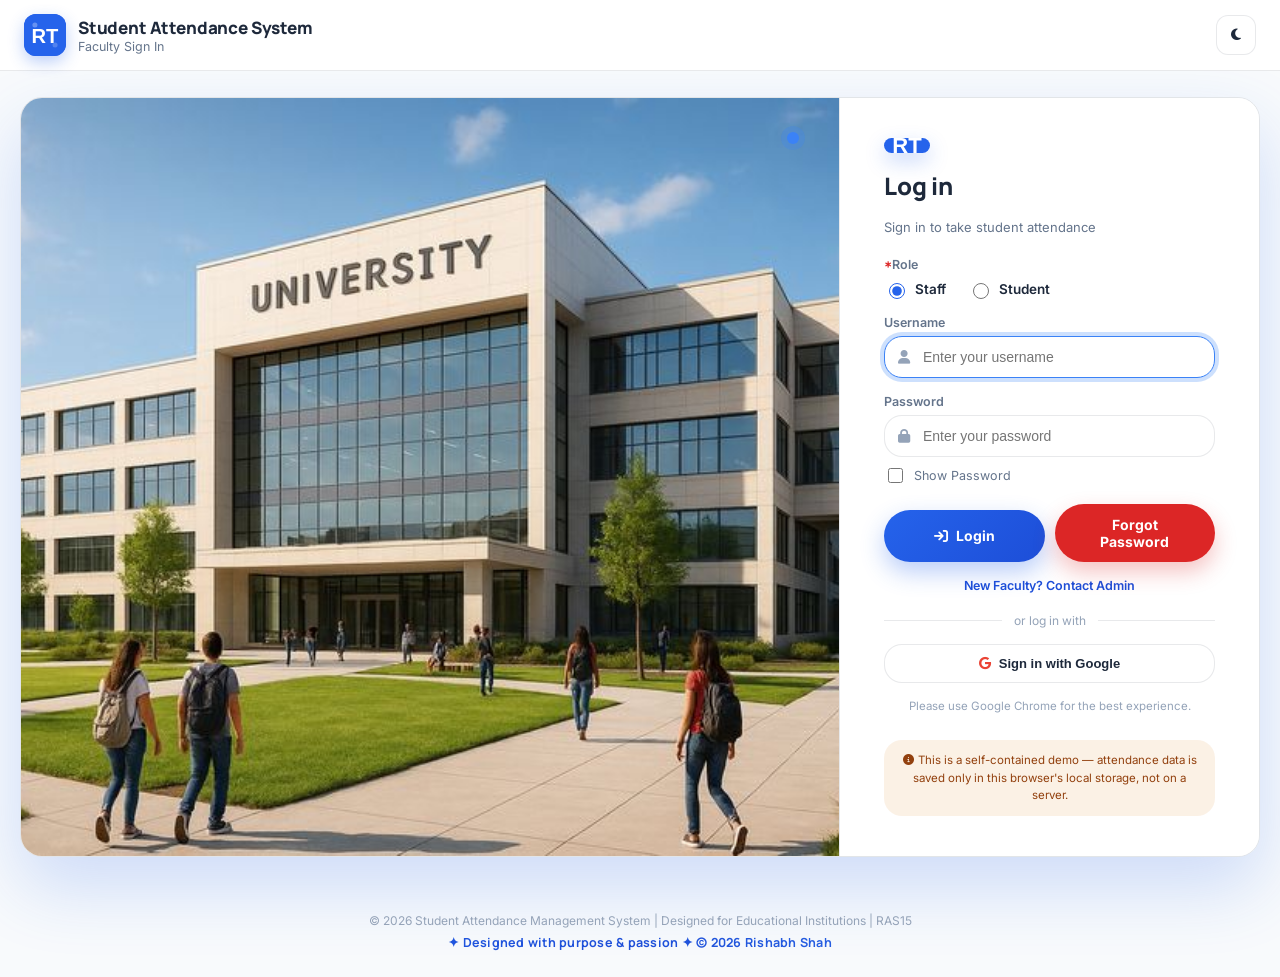
==== commit 110d15fc: "V.3.8 commit" ====
--- a/index.html
+++ b/index.html
@@ -30,7 +30,9 @@
         <!-- Illustration panel: original campus artwork (not a photo) -->
         <div class="login-illustration">
             <div class="login-illustration-dot"></div>
-            <svg viewBox="0 0 1200 680" xmlns="http://www.w3.org/2000/svg" preserveAspectRatio="xMidYMid slice">
+            <img class="login-illustration-photo" src="assets/bg.jpg" alt="College campus"
+                 onerror="this.style.display='none'; this.nextElementSibling.style.display='block';">
+            <svg class="login-illustration-fallback" viewBox="0 0 1200 680" xmlns="http://www.w3.org/2000/svg" preserveAspectRatio="xMidYMid slice" style="display:none;">
                 <defs>
                     <linearGradient id="skyGrad" x1="0" y1="0" x2="0" y2="1">
                         <stop offset="0%" stop-color="#DBEAFE"/>
--- a/css/style.css
+++ b/css/style.css
@@ -360,6 +360,7 @@
     min-height: 320px;
 }
 .login-illustration svg { width: 100%; height: 100%; display: block; }
+.login-illustration-photo { width: 100%; height: 100%; object-fit: cover; display: block; }
 .login-illustration-dot {
     position: absolute; top: 34px; right: 40px;
     width: 12px; height: 12px; border-radius: 50%;
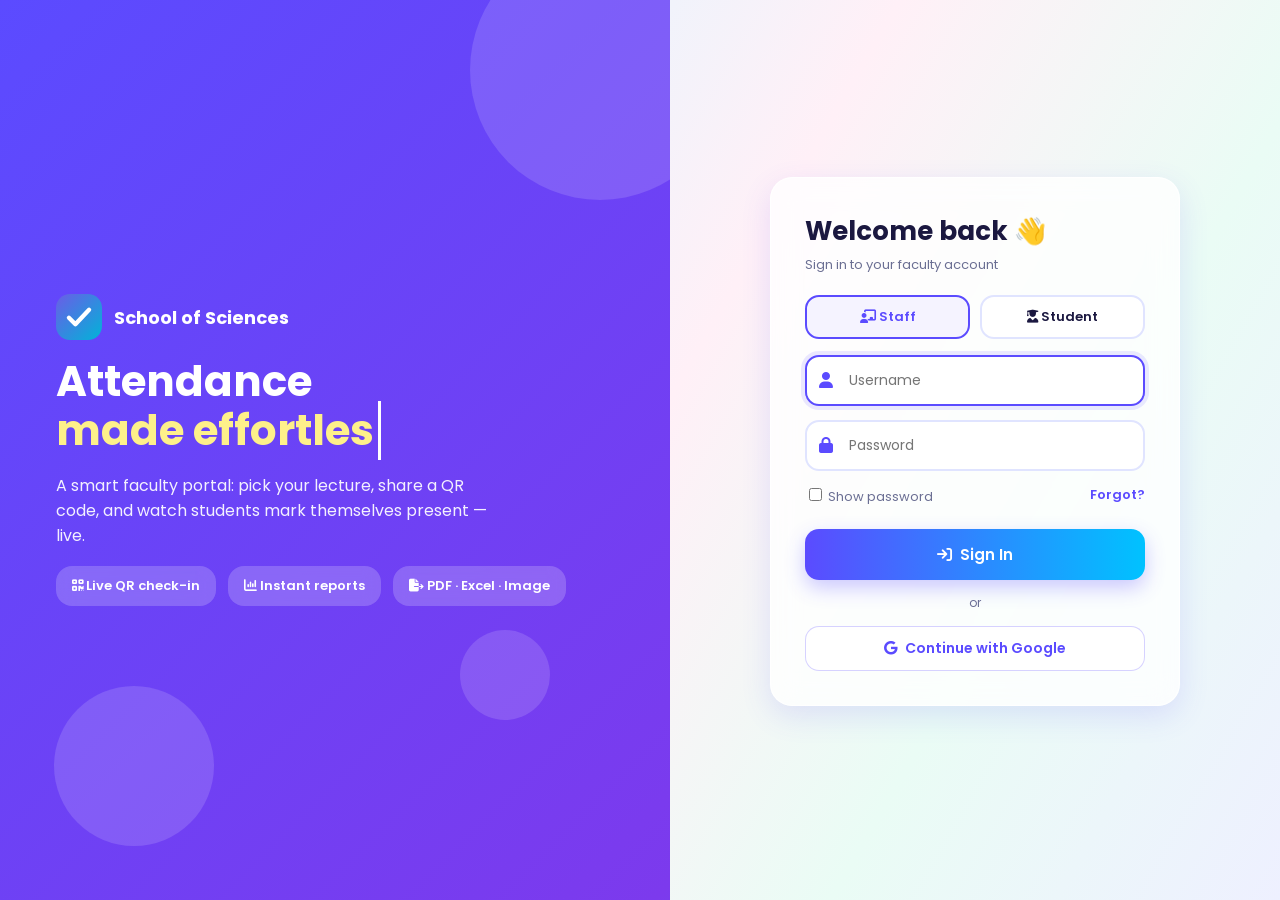
==== commit 46ebc174: "V.3.1 commit" ====
--- a/index.html
+++ b/index.html
@@ -1,265 +1,29 @@
-<!DOCTYPE html>
-<html lang="en">
-<head>
-    <meta charset="UTF-8">
-    <meta name="viewport" content="width=device-width, initial-scale=1.0">
-    <title>Login | Student Attendance Management System</title>
-    <link rel="stylesheet" href="css/style.css">
-    <link rel="icon" type="image/svg+xml" href="assets/logo-mark.svg">
-    <link rel="stylesheet" href="https://cdnjs.cloudflare.com/ajax/libs/font-awesome/6.5.1/css/all.min.css">
-    <script>
-        try { document.documentElement.setAttribute('data-theme', localStorage.getItem('attendanceTheme') || 'light'); } catch (e) { document.documentElement.setAttribute('data-theme', 'light'); }
-    </script>
-</head>
-<body>
-    <header class="topbar no-print login-topbar">
-        <div class="brand">
-            <div class="brand-mark"><img src="assets/logo-mark.svg" alt="Logo"></div>
-            <div class="brand-text">
-                <h1>Student Attendance System</h1>
-                <p>Faculty Sign In</p>
-            </div>
-        </div>
-        <div class="topbar-actions">
-            <button class="icon-btn" id="theme-toggle" title="Toggle theme"><i class="fas fa-moon"></i></button>
-        </div>
-    </header>
-
-    <div class="login-shell">
-      <div class="login-card-frame">
-        <!-- Illustration panel: original campus artwork (not a photo) -->
-        <div class="login-illustration">
-            <div class="login-illustration-dot"></div>
-            <img class="login-illustration-photo" src="assets/bg.jpg" alt="College campus"
-                 onerror="this.style.display='none'; this.nextElementSibling.style.display='block';">
-            <svg class="login-illustration-fallback" viewBox="0 0 1200 680" xmlns="http://www.w3.org/2000/svg" preserveAspectRatio="xMidYMid slice" style="display:none;">
-                <defs>
-                    <linearGradient id="skyGrad" x1="0" y1="0" x2="0" y2="1">
-                        <stop offset="0%" stop-color="#DBEAFE"/>
-                        <stop offset="100%" stop-color="#F0F7FF"/>
-                    </linearGradient>
-                    <linearGradient id="groundGrad" x1="0" y1="0" x2="0" y2="1">
-                        <stop offset="0%" stop-color="#E4EEF9"/>
-                        <stop offset="100%" stop-color="#D3E3F3"/>
-                    </linearGradient>
-                </defs>
-
-                <rect x="0" y="0" width="1200" height="230" fill="url(#skyGrad)"/>
-                <g fill="#FFFFFF" opacity="0.75">
-                    <ellipse cx="150" cy="70" rx="60" ry="16"/>
-                    <ellipse cx="195" cy="62" rx="40" ry="13"/>
-                    <ellipse cx="980" cy="50" rx="70" ry="17"/>
-                    <ellipse cx="1030" cy="60" rx="42" ry="12"/>
-                </g>
-
-                <rect x="0" y="220" width="1200" height="460" fill="url(#groundGrad)"/>
-
-                <path d="M0 260 L1200 230 L1200 270 L0 300 Z" fill="#CBD9EA"/>
-                <path d="M0 640 L1200 610 L1200 650 L0 680 Z" fill="#CBD9EA"/>
-
-                <g fill="#AFCBBA" opacity="0.75">
-                    <circle cx="40" cy="290" r="26"/>
-                    <circle cx="80" cy="300" r="22"/>
-                    <circle cx="1140" cy="280" r="30"/>
-                    <circle cx="1180" cy="295" r="22"/>
-                </g>
-
-                <g fill="#F4C979" opacity="0.85">
-                    <path d="M600 340 L560 660 L600 660 L620 340 Z"/>
-                    <path d="M600 340 L780 640 L810 620 L630 340 Z"/>
-                    <path d="M600 340 L420 640 L390 620 L570 340 Z"/>
-                </g>
-                <g fill="#EFB65B" opacity="0.55">
-                    <path d="M600 340 L586 660 L600 660 L608 340 Z"/>
-                </g>
-
-                <circle cx="600" cy="340" r="46" fill="#BFDBFE"/>
-                <circle cx="600" cy="340" r="46" fill="none" stroke="#93C5FD" stroke-width="3"/>
-                <circle cx="600" cy="340" r="12" fill="#2563EB"/>
-
-                <g fill="#9FCBAE" opacity="0.55">
-                    <ellipse cx="430" cy="480" rx="90" ry="46"/>
-                    <ellipse cx="790" cy="470" rx="100" ry="50"/>
-                    <ellipse cx="600" cy="580" rx="130" ry="40"/>
-                </g>
-
-                <g>
-                    <rect x="70" y="330" width="230" height="150" rx="5" fill="#FFFFFF" stroke="#C7D6E8" stroke-width="2"/>
-                    <rect x="70" y="330" width="230" height="16" fill="#2563EB"/>
-                    <g fill="#BFDBFE">
-                        <rect x="90" y="360" width="24" height="24" rx="2"/>
-                        <rect x="124" y="360" width="24" height="24" rx="2"/>
-                        <rect x="158" y="360" width="24" height="24" rx="2"/>
-                        <rect x="192" y="360" width="24" height="24" rx="2"/>
-                        <rect x="226" y="360" width="24" height="24" rx="2"/>
-                        <rect x="260" y="360" width="24" height="24" rx="2"/>
-                        <rect x="90" y="396" width="24" height="24" rx="2"/>
-                        <rect x="124" y="396" width="24" height="24" rx="2"/>
-                        <rect x="158" y="396" width="24" height="24" rx="2"/>
-                        <rect x="192" y="396" width="24" height="24" rx="2"/>
-                        <rect x="226" y="396" width="24" height="24" rx="2"/>
-                        <rect x="260" y="396" width="24" height="24" rx="2"/>
-                        <rect x="90" y="432" width="24" height="24" rx="2"/>
-                        <rect x="124" y="432" width="24" height="24" rx="2"/>
-                        <rect x="158" y="432" width="24" height="24" rx="2"/>
-                        <rect x="192" y="432" width="24" height="24" rx="2"/>
-                        <rect x="226" y="432" width="24" height="24" rx="2"/>
-                        <rect x="260" y="432" width="24" height="24" rx="2"/>
-                    </g>
-                </g>
-
-                <g>
-                    <rect x="470" y="150" width="260" height="190" rx="5" fill="#FFFFFF" stroke="#C7D6E8" stroke-width="2"/>
-                    <rect x="470" y="150" width="260" height="16" fill="#1D4ED8"/>
-                    <g fill="#DBEAFE">
-                        <rect x="488" y="180" width="26" height="26" rx="2"/>
-                        <rect x="524" y="180" width="26" height="26" rx="2"/>
-                        <rect x="560" y="180" width="26" height="26" rx="2"/>
-                        <rect x="596" y="180" width="26" height="26" rx="2"/>
-                        <rect x="632" y="180" width="26" height="26" rx="2"/>
-                        <rect x="668" y="180" width="26" height="26" rx="2"/>
-                        <rect x="488" y="220" width="26" height="26" rx="2"/>
-                        <rect x="524" y="220" width="26" height="26" rx="2"/>
-                        <rect x="560" y="220" width="26" height="26" rx="2"/>
-                        <rect x="596" y="220" width="26" height="26" rx="2"/>
-                        <rect x="632" y="220" width="26" height="26" rx="2"/>
-                        <rect x="668" y="220" width="26" height="26" rx="2"/>
-                        <rect x="488" y="260" width="26" height="26" rx="2"/>
-                        <rect x="524" y="260" width="26" height="26" rx="2"/>
-                        <rect x="560" y="260" width="26" height="26" rx="2"/>
-                        <rect x="596" y="260" width="26" height="26" rx="2"/>
-                        <rect x="632" y="260" width="26" height="26" rx="2"/>
-                        <rect x="668" y="260" width="26" height="26" rx="2"/>
-                    </g>
-                    <rect x="580" y="300" width="40" height="40" fill="#93C5FD"/>
-                    <rect x="560" y="336" width="80" height="8" fill="#2563EB"/>
-                </g>
-                <line x1="600" y1="150" x2="600" y2="108" stroke="#94A3B8" stroke-width="3"/>
-                <path d="M600 110 L638 118 L600 128 Z" fill="#2563EB"/>
-
-                <g>
-                    <rect x="870" y="300" width="240" height="130" rx="5" fill="#F1F6FC" stroke="#C7D6E8" stroke-width="2"/>
-                    <rect x="870" y="300" width="240" height="14" fill="#3B82F6"/>
-                    <g fill="#C7DDF8">
-                        <rect x="888" y="328" width="22" height="22" rx="2"/>
-                        <rect x="920" y="328" width="22" height="22" rx="2"/>
-                        <rect x="952" y="328" width="22" height="22" rx="2"/>
-                        <rect x="984" y="328" width="22" height="22" rx="2"/>
-                        <rect x="1016" y="328" width="22" height="22" rx="2"/>
-                        <rect x="1048" y="328" width="22" height="22" rx="2"/>
-                        <rect x="888" y="362" width="22" height="22" rx="2"/>
-                        <rect x="920" y="362" width="22" height="22" rx="2"/>
-                        <rect x="952" y="362" width="22" height="22" rx="2"/>
-                        <rect x="984" y="362" width="22" height="22" rx="2"/>
-                        <rect x="1016" y="362" width="22" height="22" rx="2"/>
-                        <rect x="1048" y="362" width="22" height="22" rx="2"/>
-                    </g>
-                </g>
-
-                <g>
-                    <rect x="220" y="540" width="150" height="90" rx="5" fill="#FFFFFF" stroke="#C7D6E8" stroke-width="2"/>
-                    <g fill="#BFDBFE">
-                        <rect x="236" y="560" width="20" height="20" rx="2"/>
-                        <rect x="264" y="560" width="20" height="20" rx="2"/>
-                        <rect x="292" y="560" width="20" height="20" rx="2"/>
-                        <rect x="320" y="560" width="20" height="20" rx="2"/>
-                    </g>
-                </g>
-
-                <rect x="840" y="500" width="260" height="130" rx="8" fill="#BFE3C8" opacity="0.7"/>
-                <rect x="840" y="500" width="260" height="130" rx="8" fill="none" stroke="#93C5A8" stroke-width="2" opacity="0.7"/>
-                <line x1="970" y1="500" x2="970" y2="630" stroke="#93C5A8" stroke-width="2" opacity="0.7"/>
-                <circle cx="970" cy="565" r="24" fill="none" stroke="#93C5A8" stroke-width="2" opacity="0.7"/>
-
-                <g>
-                    <circle cx="380" cy="420" r="16" fill="#8FC79B"/>
-                    <circle cx="410" cy="410" r="20" fill="#7FB98B"/>
-                    <circle cx="830" cy="420" r="18" fill="#8FC79B"/>
-                    <circle cx="800" cy="440" r="15" fill="#7FB98B"/>
-                    <circle cx="480" cy="600" r="16" fill="#8FC79B"/>
-                    <circle cx="720" cy="600" r="18" fill="#7FB98B"/>
-                    <circle cx="150" cy="500" r="15" fill="#8FC79B"/>
-                </g>
-
-                <g fill="#334155" opacity="0.45">
-                    <circle cx="560" cy="500" r="4"/>
-                    <rect x="557" y="504" width="6" height="14" rx="2"/>
-                    <circle cx="650" cy="520" r="4"/>
-                    <rect x="647" y="524" width="6" height="14" rx="2"/>
-                </g>
-            </svg>
-        </div>
-
-        <!-- Login form panel -->
-        <div class="login-form-panel">
-            <div class="login-logo"><img src="assets/logo-mark.svg" alt="System logo"></div>
-            <h1>Log in</h1>
-            <p class="login-sub">Sign in to take student attendance</p>
-
-            <div id="login-alert" class="alert alert-danger" style="display:none;">
-                <i class="fas fa-circle-exclamation"></i>
-                <span>Invalid username or password. Please try again.</span>
-            </div>
-
-            <form id="login-form">
-                <div class="login-role-group">
-                    <span class="role-label"><span style="color:var(--danger)">*</span>Role</span>
-                    <div class="login-role-options">
-                        <label class="login-role-option"><input type="radio" name="role" value="staff" checked> Staff</label>
-                        <label class="login-role-option"><input type="radio" name="role" value="student"> Student</label>
-                    </div>
-                </div>
-
-                <div class="field">
-                    <label for="username">Username</label>
-                    <div class="field-input">
-                        <i class="fas fa-user"></i>
-                        <input type="text" id="username" name="username" placeholder="Enter your username" autocomplete="username" required>
-                    </div>
-                </div>
-                <div class="field">
-                    <label for="password">Password</label>
-                    <div class="field-input">
-                        <i class="fas fa-lock"></i>
-                        <input type="password" id="password" name="password" placeholder="Enter your password" autocomplete="current-password" required>
-                    </div>
-                </div>
-                <div class="login-checkbox-row">
-                    <input type="checkbox" id="show-password">
-                    <label for="show-password">Show Password</label>
-                </div>
-
-                <div class="login-btn-row">
-                    <button type="submit" class="btn btn-primary login-btn ripple">
-                        <i class="fas fa-arrow-right-to-bracket"></i> Login
-                    </button>
-                    <button type="button" class="btn btn-danger-solid ripple" id="forgot-btn">Forgot Password</button>
-                </div>
-            </form>
-
-            <a href="#" class="login-hint-link" id="forgot-link">New Faculty? Contact Admin</a>
-
-            <div class="login-divider">or log in with</div>
-            <div class="login-social-row">
-                <button type="button" class="login-social-btn ripple" id="social-google"><i class="fa-brands fa-google"></i> Sign in with Google</button>
-            </div>
-
-            <p class="login-browser-tip">Please use Google Chrome for the best experience.</p>
-
-            <div class="login-notice-box">
-                <i class="fas fa-circle-info"></i>
-                This is a self-contained demo — attendance data is saved only in this browser's local storage, not on a server.
-            </div>
-        </div>
-      </div>
-    </div>
-
-    <footer class="main-footer">
-        <p>&copy; 2026 Student Attendance Management System | Designed for Educational Institutions | RAS15</p>
-        <p class="footer-signature">&#10022; Designed with purpose &amp; passion &#10022; &copy; 2026 Rishabh Shah</p>
-    </footer>
-
-    <script src="js/utils.js"></script>
-    <script src="js/main.js"></script>
-</body>
-</html>+<!DOCTYPE html><html lang="en"><head><meta charset="UTF-8"><meta name="viewport" content="width=device-width, initial-scale=1.0">
+<title>Login | Student Attendance System</title>
+<link rel="stylesheet" href="css/style.css"><link rel="stylesheet" href="css/modern.css">
+<link rel="icon" type="image/svg+xml" href="assets/logo-mark.svg">
+<link rel="stylesheet" href="https://cdnjs.cloudflare.com/ajax/libs/font-awesome/6.5.1/css/all.min.css">
+<script>document.documentElement.setAttribute('data-theme','light');</script></head><body>
+<div class="blob blob-1"></div><div class="blob blob-2"></div><div class="blob blob-3"></div>
+<button id="theme-toggle" type="button" hidden><i class="fas fa-moon"></i></button>
+<div class="lg-shell">
+ <section class="lg-hero"><div class="lg-orb o1"></div><div class="lg-orb o2"></div><div class="lg-orb o3"></div>
+  <div class="lg-brand"><img src="assets/logo-mark.svg" alt=""> School of Sciences</div>
+  <h1>Attendance<br><span class="lg-type" id="typed"></span></h1>
+  <p>A smart faculty portal: pick your lecture, share a QR code, and watch students mark themselves present — live.</p>
+  <div class="lg-float"><span><i class="fas fa-qrcode"></i> Live QR check-in</span><span><i class="fas fa-chart-column"></i> Instant reports</span><span><i class="fas fa-file-export"></i> PDF · Excel · Image</span></div>
+ </section>
+ <section class="lg-panel"><form id="login-form" class="glass-card lg-card" autocomplete="off">
+  <h2>Welcome back 👋</h2><p class="lg-sub">Sign in to your faculty account</p>
+  <div class="lg-alert" id="login-alert"><i class="fas fa-circle-exclamation"></i> Invalid username or password.</div>
+  <div class="lg-roles"><label class="lg-role"><input type="radio" name="role" value="staff" checked><i class="fas fa-chalkboard-user"></i> Staff</label><label class="lg-role"><input type="radio" name="role" value="student"><i class="fas fa-user-graduate"></i> Student</label></div>
+  <div class="lg-field"><i class="fas fa-user"></i><input id="username" type="text" placeholder="Username" required></div>
+  <div class="lg-field"><i class="fas fa-lock"></i><input id="password" type="password" placeholder="Password" required></div>
+  <div class="lg-row"><label><input type="checkbox" id="show-password"> Show password</label><a href="#" id="forgot-link">Forgot?</a></div>
+  <button type="submit" class="btn btn-primary login-btn ripple"><i class="fas fa-arrow-right-to-bracket"></i> Sign In</button>
+  <div class="lg-or">or</div>
+  <button type="button" id="social-google" class="btn btn-outline lg-google ripple"><i class="fa-brands fa-google"></i> Continue with Google</button>
+ </form></section>
+</div>
+<script>(function(){var w=['made effortless','with live QR','in one tap','on any device'],i=0,j=0,d=1,el=document.getElementById('typed');(function t(){var s=w[i];j+=d;el.textContent=s.slice(0,j);if(d>0&&j===s.length){d=-1;return setTimeout(t,1400)}if(d<0&&j===0){d=1;i=(i+1)%w.length}setTimeout(t,d>0?90:45)})()})();</script>
+<script src="js/utils.js"></script><script src="js/main.js"></script></body></html>
--- a/css/style.css
+++ b/css/style.css
@@ -1,12 +1,4 @@
-/* ===================================================================
-   Student Attendance Management System
-   Design tokens: Classroom Light Theme — white/off-white surfaces,
-   confident blue primary, clear green/red present/absent signals.
-   Chosen for maximum readability in daylight classrooms.
-   =================================================================== */
-
 @import url('https://fonts.googleapis.com/css2?family=Manrope:wght@500;700;800&family=Inter:wght@400;500;600;700&family=JetBrains+Mono:wght@500&display=swap');
-
 :root {
     /* brand */
     --primary: #2563EB;
@@ -75,9 +67,12 @@
     --theory-text: #93C5FD;
 }
 
-* { box-sizing: border-box; }
-
-html, body {
+* {
+    box-sizing: border-box;
+}
+
+html,
+body {
     margin: 0;
     padding: 0;
     font-family: var(--font-body);
@@ -93,12 +88,28 @@
     display: flex;
     flex-direction: column;
 }
-.page, .login-shell { flex: 1 0 auto; width: 100%; }
-.main-footer { flex-shrink: 0; }
-
-h1, h2, h3, h4 { font-family: var(--font-display); margin: 0; }
-
-a { color: inherit; }
+
+.page,
+.login-shell {
+    flex: 1 0 auto;
+    width: 100%;
+}
+
+.main-footer {
+    flex-shrink: 0;
+}
+
+h1,
+h2,
+h3,
+h4 {
+    font-family: var(--font-display);
+    margin: 0;
+}
+
+a {
+    color: inherit;
+}
 
 /* ------------------------------------------------------------------ */
 /*  Floating blobs (ambient background)                               */
@@ -113,19 +124,59 @@
     pointer-events: none;
     animation: float-blob 16s ease-in-out infinite;
 }
-.blob-1 { width: 420px; height: 420px; background: var(--bg-blob-1); top: -120px; left: -100px; }
-.blob-2 { width: 380px; height: 380px; background: var(--bg-blob-2); bottom: -140px; right: -80px; animation-delay: -5s; }
-.blob-3 { width: 300px; height: 300px; background: var(--bg-blob-3); top: 45%; left: 60%; animation-delay: -10s; }
+
+.blob-1 {
+    width: 420px;
+    height: 420px;
+    background: var(--bg-blob-1);
+    top: -120px;
+    left: -100px;
+}
+
+.blob-2 {
+    width: 380px;
+    height: 380px;
+    background: var(--bg-blob-2);
+    bottom: -140px;
+    right: -80px;
+    animation-delay: -5s;
+}
+
+.blob-3 {
+    width: 300px;
+    height: 300px;
+    background: var(--bg-blob-3);
+    top: 45%;
+    left: 60%;
+    animation-delay: -10s;
+}
 
 @keyframes float-blob {
-    0%, 100% { transform: translate(0, 0) scale(1); }
-    33% { transform: translate(30px, -40px) scale(1.08); }
-    66% { transform: translate(-25px, 25px) scale(0.95); }
+
+    0%,
+    100% {
+        transform: translate(0, 0) scale(1);
+    }
+
+    33% {
+        transform: translate(30px, -40px) scale(1.08);
+    }
+
+    66% {
+        transform: translate(-25px, 25px) scale(0.95);
+    }
 }
 
 @media (prefers-reduced-motion: reduce) {
-    .blob { animation: none; }
-    * { animation-duration: 0.001ms !important; animation-iteration-count: 1 !important; transition-duration: 0.001ms !important; }
+    .blob {
+        animation: none;
+    }
+
+    * {
+        animation-duration: 0.001ms !important;
+        animation-iteration-count: 1 !important;
+        transition-duration: 0.001ms !important;
+    }
 }
 
 /* ------------------------------------------------------------------ */
@@ -142,8 +193,15 @@
 }
 
 @keyframes page-fade-in {
-    from { opacity: 0; transform: translateY(10px); }
-    to { opacity: 1; transform: translateY(0); }
+    from {
+        opacity: 0;
+        transform: translateY(10px);
+    }
+
+    to {
+        opacity: 1;
+        transform: translateY(0);
+    }
 }
 
 .glass-card {
@@ -181,12 +239,18 @@
     -webkit-backdrop-filter: blur(18px);
 }
 
-.brand { display: flex; align-items: center; gap: 12px; }
+.brand {
+    display: flex;
+    align-items: center;
+    gap: 12px;
+}
 
 .brand-mark {
-    width: 42px; height: 42px;
+    width: 42px;
+    height: 42px;
     border-radius: 12px;
-    display: grid; place-items: center;
+    display: grid;
+    place-items: center;
     background: linear-gradient(135deg, var(--primary), var(--secondary));
     color: #fff;
     font-size: 18px;
@@ -194,35 +258,72 @@
     overflow: hidden;
     flex-shrink: 0;
 }
-.brand-mark img { width: 100%; height: 100%; object-fit: cover; display: block; }
-
-.brand-text h1 { font-size: 17px; font-weight: 800; letter-spacing: -0.01em; }
-.brand-text p { margin: 0; font-size: 12.5px; color: var(--text-muted); }
-
-.topbar-actions { display: flex; align-items: center; gap: 10px; flex-wrap: wrap; }
+
+.brand-mark img {
+    width: 100%;
+    height: 100%;
+    object-fit: cover;
+    display: block;
+}
+
+.brand-text h1 {
+    font-size: 17px;
+    font-weight: 800;
+    letter-spacing: -0.01em;
+}
+
+.brand-text p {
+    margin: 0;
+    font-size: 12.5px;
+    color: var(--text-muted);
+}
+
+.topbar-actions {
+    display: flex;
+    align-items: center;
+    gap: 10px;
+    flex-wrap: wrap;
+}
 
 .chip {
-    display: flex; flex-direction: column;
+    display: flex;
+    flex-direction: column;
     padding: 6px 14px;
     border-radius: var(--radius-sm);
     background: rgba(59, 130, 246, 0.16);
     font-size: 12px;
     min-width: 92px;
 }
-.chip span:first-child { color: var(--text-faint); font-size: 10.5px; text-transform: uppercase; letter-spacing: 0.06em; }
-.chip span:last-child { font-weight: 700; font-size: 13px; }
+
+.chip span:first-child {
+    color: var(--text-faint);
+    font-size: 10.5px;
+    text-transform: uppercase;
+    letter-spacing: 0.06em;
+}
+
+.chip span:last-child {
+    font-weight: 700;
+    font-size: 13px;
+}
 
 .icon-btn {
-    width: 40px; height: 40px;
+    width: 40px;
+    height: 40px;
     border-radius: var(--radius-sm);
     border: 1px solid var(--surface-border);
     background: var(--surface-solid);
     color: var(--text);
-    display: grid; place-items: center;
+    display: grid;
+    place-items: center;
     cursor: pointer;
     transition: transform var(--transition), background var(--transition);
 }
-.icon-btn:hover { transform: translateY(-2px); background: rgba(59, 130, 246, 0.18); }
+
+.icon-btn:hover {
+    transform: translateY(-2px);
+    background: rgba(59, 130, 246, 0.18);
+}
 
 /* ------------------------------------------------------------------ */
 /*  App header + horizontal nav bar (ERP-style layout)                 */
@@ -230,53 +331,148 @@
 /* ------------------------------------------------------------------ */
 
 .app-header {
-    position: sticky; top: 0; z-index: 31;
-    display: flex; align-items: center; justify-content: space-between;
+    position: sticky;
+    top: 0;
+    z-index: 31;
+    display: flex;
+    align-items: center;
+    justify-content: space-between;
     gap: 16px;
     padding: 10px 24px;
     background: var(--surface-solid);
     border-bottom: 1px solid var(--surface-border);
 }
-.app-header-brand { display: flex; align-items: center; gap: 10px; }
-.app-header-brand img { width: 38px; height: 38px; border-radius: 10px; display: block; box-shadow: 0 4px 12px rgba(37,99,235,0.25); }
-.app-header-brand-text strong { display: block; font-size: 14.5px; font-weight: 800; line-height: 1.2; }
-.app-header-brand-text span { display: block; font-size: 10.5px; color: var(--text-muted); }
-
-.app-header-right { display: flex; align-items: center; gap: 12px; }
+
+.app-header-brand {
+    display: flex;
+    align-items: center;
+    gap: 10px;
+}
+
+.app-header-brand img {
+    width: 38px;
+    height: 38px;
+    border-radius: 10px;
+    display: block;
+    box-shadow: 0 4px 12px rgba(37, 99, 235, 0.25);
+}
+
+.app-header-brand-text strong {
+    display: block;
+    font-size: 14.5px;
+    font-weight: 800;
+    line-height: 1.2;
+}
+
+.app-header-brand-text span {
+    display: block;
+    font-size: 10.5px;
+    color: var(--text-muted);
+}
+
+.app-header-right {
+    display: flex;
+    align-items: center;
+    gap: 12px;
+}
+
 .app-avatar {
-    width: 38px; height: 38px; border-radius: 50%;
+    width: 38px;
+    height: 38px;
+    border-radius: 50%;
     background: linear-gradient(135deg, var(--primary), var(--secondary));
-    color: #fff; display: grid; place-items: center;
-    font-weight: 800; font-size: 13px; flex-shrink: 0;
-}
-.app-header-user { display: flex; align-items: center; gap: 10px; }
-.app-header-user-text { font-size: 12.5px; line-height: 1.3; }
-.app-header-user-text .greet { display: block; color: var(--text-muted); font-size: 11px; }
-.app-header-user-text strong { font-weight: 800; }
+    color: #fff;
+    display: grid;
+    place-items: center;
+    font-weight: 800;
+    font-size: 13px;
+    flex-shrink: 0;
+}
+
+.app-header-user {
+    display: flex;
+    align-items: center;
+    gap: 10px;
+}
+
+.app-header-user-text {
+    font-size: 12.5px;
+    line-height: 1.3;
+}
+
+.app-header-user-text .greet {
+    display: block;
+    color: var(--text-muted);
+    font-size: 11px;
+}
+
+.app-header-user-text strong {
+    font-weight: 800;
+}
 
 .app-nav {
-    position: sticky; top: 59px; z-index: 30;
+    position: sticky;
+    top: 59px;
+    z-index: 30;
     background: #111827;
     overflow-x: auto;
     scrollbar-width: thin;
 }
-.app-nav-inner { display: flex; align-items: center; gap: 2px; padding: 0 16px; min-width: max-content; }
+
+.app-nav-inner {
+    display: flex;
+    align-items: center;
+    gap: 2px;
+    padding: 0 16px;
+    min-width: max-content;
+}
+
 .app-nav-link {
-    display: flex; align-items: center; gap: 7px;
+    display: flex;
+    align-items: center;
+    gap: 7px;
     padding: 13px 16px;
-    color: rgba(255,255,255,0.68);
-    font-size: 13px; font-weight: 600; white-space: nowrap;
+    color: rgba(255, 255, 255, 0.68);
+    font-size: 13px;
+    font-weight: 600;
+    white-space: nowrap;
     border-bottom: 3px solid transparent;
     transition: var(--transition);
-    cursor: pointer; background: none; border-top: none; border-left: none; border-right: none;
+    cursor: pointer;
+    background: none;
+    border-top: none;
+    border-left: none;
+    border-right: none;
     text-decoration: none;
 }
-.app-nav-link i { font-size: 13px; }
-.app-nav-link:hover { color: #fff; background: rgba(255,255,255,0.06); }
-.app-nav-link.active { color: #fff; border-bottom-color: var(--accent); background: rgba(255,255,255,0.05); }
-.app-nav-spacer { flex: 1; }
-.app-nav-link.nav-logout { color: rgba(252,165,165,0.85); }
-.app-nav-link.nav-logout:hover { color: #FCA5A5; background: rgba(220,38,38,0.12); }
+
+.app-nav-link i {
+    font-size: 13px;
+}
+
+.app-nav-link:hover {
+    color: #fff;
+    background: rgba(255, 255, 255, 0.06);
+}
+
+.app-nav-link.active {
+    color: #fff;
+    border-bottom-color: var(--accent);
+    background: rgba(255, 255, 255, 0.05);
+}
+
+.app-nav-spacer {
+    flex: 1;
+}
+
+.app-nav-link.nav-logout {
+    color: rgba(252, 165, 165, 0.85);
+}
+
+.app-nav-link.nav-logout:hover {
+    color: #FCA5A5;
+    background: rgba(220, 38, 38, 0.12);
+}
 
 /* ------------------------------------------------------------------ */
 /*  Buttons                                                             */
@@ -297,17 +493,58 @@
     gap: 8px;
     transition: transform var(--transition), box-shadow var(--transition), opacity var(--transition);
 }
-.btn:disabled { opacity: 0.45; cursor: not-allowed; transform: none !important; }
-.btn:not(:disabled):hover { transform: translateY(-2px); }
-.btn:active:not(:disabled) { transform: translateY(0) scale(0.98); }
-
-.btn-primary { background: linear-gradient(135deg, var(--primary), var(--secondary)); color: #fff; box-shadow: 0 10px 24px rgba(37, 99, 235, 0.32); }
-.btn-success { background: linear-gradient(135deg, var(--success), #059669); color: #fff; box-shadow: 0 10px 24px rgba(34, 197, 94, 0.32); }
-.btn-outline { background: transparent; border: 1.5px solid var(--surface-border); color: var(--text); }
-.btn-outline:hover { border-color: var(--primary); color: var(--primary); }
-.btn-danger-ghost { background: rgba(239, 68, 68, 0.1); color: var(--danger); }
-.btn-sm { padding: 8px 16px; font-size: 12.5px; }
-.btn-block { width: 100%; justify-content: center; }
+
+.btn:disabled {
+    opacity: 0.45;
+    cursor: not-allowed;
+    transform: none !important;
+}
+
+.btn:not(:disabled):hover {
+    transform: translateY(-2px);
+}
+
+.btn:active:not(:disabled) {
+    transform: translateY(0) scale(0.98);
+}
+
+.btn-primary {
+    background: linear-gradient(135deg, var(--primary), var(--secondary));
+    color: #fff;
+    box-shadow: 0 10px 24px rgba(37, 99, 235, 0.32);
+}
+
+.btn-success {
+    background: linear-gradient(135deg, var(--success), #059669);
+    color: #fff;
+    box-shadow: 0 10px 24px rgba(34, 197, 94, 0.32);
+}
+
+.btn-outline {
+    background: transparent;
+    border: 1.5px solid var(--surface-border);
+    color: var(--text);
+}
+
+.btn-outline:hover {
+    border-color: var(--primary);
+    color: var(--primary);
+}
+
+.btn-danger-ghost {
+    background: rgba(239, 68, 68, 0.1);
+    color: var(--danger);
+}
+
+.btn-sm {
+    padding: 8px 16px;
+    font-size: 12.5px;
+}
+
+.btn-block {
+    width: 100%;
+    justify-content: center;
+}
 
 .ripple-circle {
     position: absolute;
@@ -317,7 +554,13 @@
     animation: ripple-anim 650ms ease-out;
     pointer-events: none;
 }
-@keyframes ripple-anim { to { transform: scale(1); opacity: 0; } }
+
+@keyframes ripple-anim {
+    to {
+        transform: scale(1);
+        opacity: 0;
+    }
+}
 
 /* ------------------------------------------------------------------ */
 /*  Login page — full-bleed split screen (illustration + form panel)   */
@@ -336,9 +579,15 @@
     min-height: 540px;
     max-height: 760px;
 }
+
 @media (max-height: 700px) {
-    .login-shell { min-height: 0; max-height: none; margin: 16px auto; }
-}
+    .login-shell {
+        min-height: 0;
+        max-height: none;
+        margin: 16px auto;
+    }
+}
+
 .login-card-frame {
     display: flex;
     width: 100%;
@@ -359,13 +608,29 @@
     justify-content: center;
     min-height: 320px;
 }
-.login-illustration svg { width: 100%; height: 100%; display: block; }
-.login-illustration-photo { width: 100%; height: 100%; object-fit: cover; display: block; }
+
+.login-illustration svg {
+    width: 100%;
+    height: 100%;
+    display: block;
+}
+
+.login-illustration-photo {
+    width: 100%;
+    height: 100%;
+    object-fit: cover;
+    display: block;
+}
+
 .login-illustration-dot {
-    position: absolute; top: 34px; right: 40px;
-    width: 12px; height: 12px; border-radius: 50%;
+    position: absolute;
+    top: 34px;
+    right: 40px;
+    width: 12px;
+    height: 12px;
+    border-radius: 50%;
     background: var(--accent);
-    box-shadow: 0 0 0 6px rgba(59,130,246,0.25);
+    box-shadow: 0 0 0 6px rgba(59, 130, 246, 0.25);
 }
 
 /* -- Form panel (fixed width, light card-toned background) -- */
@@ -383,84 +648,237 @@
 }
 
 @keyframes card-pop {
-    from { opacity: 0; transform: translateY(14px); }
-    to { opacity: 1; transform: translateY(0); }
+    from {
+        opacity: 0;
+        transform: translateY(14px);
+    }
+
+    to {
+        opacity: 1;
+        transform: translateY(0);
+    }
 }
 
 .login-logo {
-    width: 46px; height: 46px;
+    width: 46px;
+    height: 46px;
     margin-bottom: 16px;
     border-radius: 13px;
     overflow: hidden;
     box-shadow: 0 8px 20px rgba(37, 99, 235, 0.26);
 }
-.login-logo img { width: 100%; height: 100%; object-fit: cover; display: block; }
-
-.login-form-panel h1 { font-size: 24px; font-weight: 800; margin-bottom: 4px; letter-spacing: -0.01em; }
-.login-form-panel > p.login-sub { color: var(--text-muted); font-size: 13px; margin-bottom: 22px; }
+
+.login-logo img {
+    width: 100%;
+    height: 100%;
+    object-fit: cover;
+    display: block;
+}
+
+.login-form-panel h1 {
+    font-size: 24px;
+    font-weight: 800;
+    margin-bottom: 4px;
+    letter-spacing: -0.01em;
+}
+
+.login-form-panel>p.login-sub {
+    color: var(--text-muted);
+    font-size: 13px;
+    margin-bottom: 22px;
+}
 
 /* Role selector (Staff / Student) */
-.login-role-group { margin-bottom: 16px; }
-.login-role-group > span.role-label { display: block; font-size: 12.5px; font-weight: 600; color: var(--text-muted); margin-bottom: 8px; }
-.login-role-options { display: flex; gap: 22px; }
-.login-role-option { display: flex; align-items: center; gap: 7px; cursor: pointer; font-size: 13.5px; font-weight: 600; }
-.login-role-option input[type="radio"] { width: 16px; height: 16px; accent-color: var(--primary); cursor: pointer; }
+.login-role-group {
+    margin-bottom: 16px;
+}
+
+.login-role-group>span.role-label {
+    display: block;
+    font-size: 12.5px;
+    font-weight: 600;
+    color: var(--text-muted);
+    margin-bottom: 8px;
+}
+
+.login-role-options {
+    display: flex;
+    gap: 22px;
+}
+
+.login-role-option {
+    display: flex;
+    align-items: center;
+    gap: 7px;
+    cursor: pointer;
+    font-size: 13.5px;
+    font-weight: 600;
+}
+
+.login-role-option input[type="radio"] {
+    width: 16px;
+    height: 16px;
+    accent-color: var(--primary);
+    cursor: pointer;
+}
 
 /* Two-button row: Login (primary) + Forgot Password (danger outline) */
-.login-btn-row { display: flex; gap: 10px; margin-top: 4px; }
-.login-btn-row .btn { flex: 1; justify-content: center; }
-.btn-danger-solid { background: var(--danger); color: #fff; box-shadow: 0 10px 22px rgba(220,38,38,0.28); }
-
-.login-checkbox-row { display: flex; align-items: center; gap: 8px; margin: -8px 0 18px; }
-.login-checkbox-row input[type="checkbox"] { width: 15px; height: 15px; accent-color: var(--primary); cursor: pointer; }
-.login-checkbox-row label { font-size: 12.5px; color: var(--text-muted); cursor: pointer; }
-
-.login-divider { display: flex; align-items: center; gap: 12px; margin: 20px 0 16px; color: var(--text-faint); font-size: 12px; }
-.login-divider::before, .login-divider::after { content: ""; flex: 1; height: 1px; background: var(--surface-border); }
-
-.login-social-row { display: flex; gap: 12px; }
+.login-btn-row {
+    display: flex;
+    gap: 10px;
+    margin-top: 4px;
+}
+
+.login-btn-row .btn {
+    flex: 1;
+    justify-content: center;
+}
+
+.btn-danger-solid {
+    background: var(--danger);
+    color: #fff;
+    box-shadow: 0 10px 22px rgba(220, 38, 38, 0.28);
+}
+
+.login-checkbox-row {
+    display: flex;
+    align-items: center;
+    gap: 8px;
+    margin: -8px 0 18px;
+}
+
+.login-checkbox-row input[type="checkbox"] {
+    width: 15px;
+    height: 15px;
+    accent-color: var(--primary);
+    cursor: pointer;
+}
+
+.login-checkbox-row label {
+    font-size: 12.5px;
+    color: var(--text-muted);
+    cursor: pointer;
+}
+
+.login-divider {
+    display: flex;
+    align-items: center;
+    gap: 12px;
+    margin: 20px 0 16px;
+    color: var(--text-faint);
+    font-size: 12px;
+}
+
+.login-divider::before,
+.login-divider::after {
+    content: "";
+    flex: 1;
+    height: 1px;
+    background: var(--surface-border);
+}
+
+.login-social-row {
+    display: flex;
+    gap: 12px;
+}
+
 .login-social-btn {
     flex: 1;
-    display: flex; align-items: center; justify-content: center;
+    display: flex;
+    align-items: center;
+    justify-content: center;
     gap: 8px;
     padding: 11px 14px;
     border-radius: var(--radius-md);
     border: 1.5px solid var(--surface-border);
     background: var(--surface-solid);
-    font-size: 13px; font-weight: 600; color: var(--text);
+    font-size: 13px;
+    font-weight: 600;
+    color: var(--text);
     cursor: pointer;
     transition: var(--transition);
 }
-.login-social-btn:hover { border-color: var(--accent); transform: translateY(-2px); box-shadow: var(--shadow-soft); }
-.login-social-btn i.fa-google { color: #EA4335; }
-.login-social-btn i.fa-microsoft { color: #00A4EF; }
-
-.login-browser-tip { text-align: center; font-size: 11.5px; color: var(--text-faint); margin-top: 16px; }
+
+.login-social-btn:hover {
+    border-color: var(--accent);
+    transform: translateY(-2px);
+    box-shadow: var(--shadow-soft);
+}
+
+.login-social-btn i.fa-google {
+    color: #EA4335;
+}
+
+.login-social-btn i.fa-microsoft {
+    color: #00A4EF;
+}
+
+.login-browser-tip {
+    text-align: center;
+    font-size: 11.5px;
+    color: var(--text-faint);
+    margin-top: 16px;
+}
 
 .login-notice-box {
     margin-top: 16px;
     padding: 12px 14px;
     border-radius: var(--radius-md);
-    background: rgba(217,119,6,0.1);
+    background: rgba(217, 119, 6, 0.1);
     color: #92400E;
     font-size: 11.5px;
     line-height: 1.5;
     text-align: center;
 }
-[data-theme="dark"] .login-notice-box { color: #FCD34D; }
-
-.login-hint-link { display: block; text-align: center; margin-top: 16px; font-size: 12.5px; color: #1D4ED8; text-decoration: none; font-weight: 600; }
-.login-hint-link:hover { text-decoration: underline; }
-
-.login-topbar { margin-bottom: 0; }
-
-.field { text-align: left; margin-bottom: 16px; }
-.field label { display: block; font-size: 12.5px; font-weight: 600; color: var(--text-muted); margin-bottom: 6px; }
+
+[data-theme="dark"] .login-notice-box {
+    color: #FCD34D;
+}
+
+.login-hint-link {
+    display: block;
+    text-align: center;
+    margin-top: 16px;
+    font-size: 12.5px;
+    color: #1D4ED8;
+    text-decoration: none;
+    font-weight: 600;
+}
+
+.login-hint-link:hover {
+    text-decoration: underline;
+}
+
+.login-topbar {
+    margin-bottom: 0;
+}
+
+.field {
+    text-align: left;
+    margin-bottom: 16px;
+}
+
+.field label {
+    display: block;
+    font-size: 12.5px;
+    font-weight: 600;
+    color: var(--text-muted);
+    margin-bottom: 6px;
+}
+
 .field-input {
     position: relative;
-    display: flex; align-items: center;
-}
-.field-input i { position: absolute; left: 14px; color: var(--text-faint); font-size: 14px; }
+    display: flex;
+    align-items: center;
+}
+
+.field-input i {
+    position: absolute;
+    left: 14px;
+    color: var(--text-faint);
+    font-size: 14px;
+}
+
 .field-input input {
     width: 100%;
     padding: 12px 14px 12px 38px;
@@ -472,62 +890,174 @@
     outline: none;
     transition: border-color var(--transition), box-shadow var(--transition);
 }
-.field-input input:focus { border-color: var(--accent); box-shadow: 0 0 0 4px rgba(59, 130, 246, 0.25); }
-
-.login-btn { margin-top: 6px; }
+
+.field-input input:focus {
+    border-color: var(--accent);
+    box-shadow: 0 0 0 4px rgba(59, 130, 246, 0.25);
+}
+
+.login-btn {
+    margin-top: 6px;
+}
 
 .alert {
-    display: flex; align-items: center; gap: 10px;
+    display: flex;
+    align-items: center;
+    gap: 10px;
     padding: 12px 16px;
     border-radius: var(--radius-md);
     font-size: 13.5px;
     margin-bottom: 16px;
     animation: alert-slide 260ms var(--transition);
 }
-@keyframes alert-slide { from { opacity: 0; transform: translateY(-6px); } to { opacity: 1; transform: translateY(0); } }
-.alert-info { background: rgba(59, 130, 246, 0.16); color: #1D4ED8; }
-.alert-warning { background: rgba(245, 158, 11, 0.14); color: #92400E; }
-.alert-danger { background: rgba(239, 68, 68, 0.12); color: #B91C1C; }
-.alert-success { background: rgba(34, 197, 94, 0.12); color: #065F46; }
-[data-theme="dark"] .alert-info { color: #FCD34D; }
-[data-theme="dark"] .alert-warning { color: #FCD34D; }
-[data-theme="dark"] .alert-danger { color: #FCA5A5; }
-[data-theme="dark"] .alert-success { color: #6EE7B7; }
-
-.shake { animation: shake 480ms ease-in-out; }
+
+@keyframes alert-slide {
+    from {
+        opacity: 0;
+        transform: translateY(-6px);
+    }
+
+    to {
+        opacity: 1;
+        transform: translateY(0);
+    }
+}
+
+.alert-info {
+    background: rgba(59, 130, 246, 0.16);
+    color: #1D4ED8;
+}
+
+.alert-warning {
+    background: rgba(245, 158, 11, 0.14);
+    color: #92400E;
+}
+
+.alert-danger {
+    background: rgba(239, 68, 68, 0.12);
+    color: #B91C1C;
+}
+
+.alert-success {
+    background: rgba(34, 197, 94, 0.12);
+    color: #065F46;
+}
+
+[data-theme="dark"] .alert-info {
+    color: #FCD34D;
+}
+
+[data-theme="dark"] .alert-warning {
+    color: #FCD34D;
+}
+
+[data-theme="dark"] .alert-danger {
+    color: #FCA5A5;
+}
+
+[data-theme="dark"] .alert-success {
+    color: #6EE7B7;
+}
+
+.shake {
+    animation: shake 480ms ease-in-out;
+}
+
 @keyframes shake {
-    0%, 100% { transform: translateX(0); }
-    20%, 60% { transform: translateX(-8px); }
-    40%, 80% { transform: translateX(8px); }
-}
-
-.login-hint { margin-top: 18px; font-size: 11.5px; color: var(--text-faint); }
+
+    0%,
+    100% {
+        transform: translateX(0);
+    }
+
+    20%,
+    60% {
+        transform: translateX(-8px);
+    }
+
+    40%,
+    80% {
+        transform: translateX(8px);
+    }
+}
+
+.login-hint {
+    margin-top: 18px;
+    font-size: 11.5px;
+    color: var(--text-faint);
+}
 
 /* ------------------------------------------------------------------ */
 /*  Section titles / cards                                             */
 /* ------------------------------------------------------------------ */
 
-.section-card { padding: 22px 24px; margin-bottom: 22px; }
+.section-card {
+    padding: 22px 24px;
+    margin-bottom: 22px;
+}
+
 .section-title {
-    display: flex; align-items: center; gap: 10px;
-    font-size: 15.5px; font-weight: 800;
+    display: flex;
+    align-items: center;
+    gap: 10px;
+    font-size: 15.5px;
+    font-weight: 800;
     margin-bottom: 16px;
 }
-.section-title i { color: var(--primary); }
-.section-sub { font-size: 12.5px; color: var(--text-muted); margin: -8px 0 16px; }
+
+.section-title i {
+    color: var(--primary);
+}
+
+.section-sub {
+    font-size: 12.5px;
+    color: var(--text-muted);
+    margin: -8px 0 16px;
+}
 
 /* ------------------------------------------------------------------ */
 /*  Weekly timetable grid                                              */
 /* ------------------------------------------------------------------ */
 
-.timetable-legend { display: flex; gap: 18px; flex-wrap: wrap; margin-bottom: 16px; font-size: 12px; color: var(--text-muted); }
-.timetable-legend span { display: inline-flex; align-items: center; gap: 6px; }
-.legend-dot { width: 10px; height: 10px; border-radius: 3px; display: inline-block; }
-.legend-dot.dot-theory { background: var(--theory-border); }
-.legend-dot.dot-lab { background: var(--lab-border); }
-.legend-dot.dot-today { background: var(--primary); }
-
-.timetable-wrap { overflow-x: auto; padding-bottom: 6px; }
+.timetable-legend {
+    display: flex;
+    gap: 18px;
+    flex-wrap: wrap;
+    margin-bottom: 16px;
+    font-size: 12px;
+    color: var(--text-muted);
+}
+
+.timetable-legend span {
+    display: inline-flex;
+    align-items: center;
+    gap: 6px;
+}
+
+.legend-dot {
+    width: 10px;
+    height: 10px;
+    border-radius: 3px;
+    display: inline-block;
+}
+
+.legend-dot.dot-theory {
+    background: var(--theory-border);
+}
+
+.legend-dot.dot-lab {
+    background: var(--lab-border);
+}
+
+.legend-dot.dot-today {
+    background: var(--primary);
+}
+
+.timetable-wrap {
+    overflow-x: auto;
+    padding-bottom: 6px;
+}
+
 table.timetable {
     border-collapse: separate;
     border-spacing: 8px;
@@ -535,6 +1065,7 @@
     min-width: 780px;
     table-layout: fixed;
 }
+
 table.timetable th.period-col,
 table.timetable td.period-col {
     width: 92px;
@@ -542,6 +1073,7 @@
     left: 0;
     z-index: 3;
 }
+
 table.timetable thead th {
     padding: 10px 8px;
     text-align: center;
@@ -550,22 +1082,34 @@
     color: var(--text-muted);
     background: transparent;
 }
+
 table.timetable thead th.day-head {
     border-radius: var(--radius-sm);
     background: var(--surface-solid);
     border: 1.5px solid var(--surface-border);
     padding: 10px 6px;
 }
+
 table.timetable thead th.day-head.is-today {
     background: linear-gradient(135deg, var(--primary), var(--secondary));
     color: #fff;
     border-color: transparent;
     box-shadow: inset 0 -3px 0 var(--accent);
 }
-table.timetable thead th.day-head .day-name { display: block; font-size: 13px; }
+
+table.timetable thead th.day-head .day-name {
+    display: block;
+    font-size: 13px;
+}
+
 table.timetable thead th.day-head .day-tag {
-    display: block; font-size: 9.5px; font-weight: 700; text-transform: uppercase;
-    letter-spacing: 0.06em; margin-top: 2px; opacity: 0.75;
+    display: block;
+    font-size: 9.5px;
+    font-weight: 700;
+    text-transform: uppercase;
+    letter-spacing: 0.06em;
+    margin-top: 2px;
+    opacity: 0.75;
 }
 
 td.period-col {
@@ -596,330 +1140,929 @@
     gap: 4px;
     overflow: hidden;
 }
-.timetable-cell:hover { transform: translateY(-2px); box-shadow: var(--shadow-soft); border-color: var(--primary-light); }
-.timetable-cell.type-lab { border-left: 4px solid var(--lab-border); background: var(--lab-bg); }
-.timetable-cell.type-theory { border-left: 4px solid var(--theory-border); background: var(--theory-bg); }
-.timetable-cell.type-lab:hover, .timetable-cell.type-theory:hover { filter: brightness(0.98); }
+
+.timetable-cell:hover {
+    transform: translateY(-2px);
+    box-shadow: var(--shadow-soft);
+    border-color: var(--primary-light);
+}
+
+.timetable-cell.type-lab {
+    border-left: 4px solid var(--lab-border);
+    background: var(--lab-bg);
+}
+
+.timetable-cell.type-theory {
+    border-left: 4px solid var(--theory-border);
+    background: var(--theory-bg);
+}
+
+.timetable-cell.type-lab:hover,
+.timetable-cell.type-theory:hover {
+    filter: brightness(0.98);
+}
+
 .timetable-cell.selected {
     border-color: var(--primary);
     background: rgba(59, 130, 246, 0.16);
     box-shadow: 0 0 0 3px rgba(59, 130, 246, 0.32);
 }
+
 .timetable-cell.is-empty {
     cursor: default;
     background: transparent;
     border-style: dashed;
     opacity: 0.4;
 }
-.timetable-cell.is-empty:hover { transform: none; box-shadow: none; }
-
-.cell-time { font-family: var(--font-mono); font-size: 10px; color: var(--text-muted); }
-.cell-subject { font-size: 12px; font-weight: 700; line-height: 1.25; }
+
+.timetable-cell.is-empty:hover {
+    transform: none;
+    box-shadow: none;
+}
+
+.cell-time {
+    font-family: var(--font-mono);
+    font-size: 10px;
+    color: var(--text-muted);
+}
+
+.cell-subject {
+    font-size: 12px;
+    font-weight: 700;
+    line-height: 1.25;
+}
+
 .cell-badge {
-    position: absolute; top: 7px; right: 7px;
-    font-size: 8.5px; font-weight: 800; text-transform: uppercase; letter-spacing: 0.04em;
-    padding: 2px 7px; border-radius: var(--radius-pill);
-}
-.cell-badge.type-lab { background: rgba(234, 179, 8, 0.22); color: var(--lab-text); }
-.cell-badge.type-theory { background: rgba(37, 99, 235, 0.14); color: var(--theory-text); }
+    position: absolute;
+    top: 7px;
+    right: 7px;
+    font-size: 8.5px;
+    font-weight: 800;
+    text-transform: uppercase;
+    letter-spacing: 0.04em;
+    padding: 2px 7px;
+    border-radius: var(--radius-pill);
+}
+
+.cell-badge.type-lab {
+    background: rgba(234, 179, 8, 0.22);
+    color: var(--lab-text);
+}
+
+.cell-badge.type-theory {
+    background: rgba(37, 99, 235, 0.14);
+    color: var(--theory-text);
+}
+
 .cell-check {
-    position: absolute; bottom: 7px; right: 7px;
-    width: 18px; height: 18px; border-radius: 50%;
-    background: var(--primary); color: #fff;
-    display: grid; place-items: center; font-size: 9px;
-    opacity: 0; transform: scale(0.5);
+    position: absolute;
+    bottom: 7px;
+    right: 7px;
+    width: 18px;
+    height: 18px;
+    border-radius: 50%;
+    background: var(--primary);
+    color: #fff;
+    display: grid;
+    place-items: center;
+    font-size: 9px;
+    opacity: 0;
+    transform: scale(0.5);
     transition: var(--transition);
 }
-.timetable-cell.selected .cell-check { opacity: 1; transform: scale(1); }
+
+.timetable-cell.selected .cell-check {
+    opacity: 1;
+    transform: scale(1);
+}
 
 .cell-taken {
-    position: absolute; top: 7px; left: 7px;
-    color: var(--success); font-size: 14px;
-    filter: drop-shadow(0 1px 1px rgba(0,0,0,0.08));
-}
-
-@keyframes rise-in { from { opacity: 0; transform: translateY(10px); } to { opacity: 1; transform: translateY(0); } }
+    position: absolute;
+    top: 7px;
+    left: 7px;
+    color: var(--success);
+    font-size: 14px;
+    filter: drop-shadow(0 1px 1px rgba(0, 0, 0, 0.08));
+}
+
+@keyframes rise-in {
+    from {
+        opacity: 0;
+        transform: translateY(10px);
+    }
+
+    to {
+        opacity: 1;
+        transform: translateY(0);
+    }
+}
 
 /* Batch cards */
-.batch-grid { display: grid; grid-template-columns: repeat(auto-fit, minmax(220px, 1fr)); gap: 14px; }
+.batch-grid {
+    display: grid;
+    grid-template-columns: repeat(auto-fit, minmax(220px, 1fr));
+    gap: 14px;
+}
+
 .batch-card {
-    padding: 18px; border-radius: var(--radius-md);
+    padding: 18px;
+    border-radius: var(--radius-md);
     border: 1.5px solid var(--surface-border);
     background: var(--surface-solid);
-    cursor: pointer; transition: var(--transition);
-    display: flex; align-items: center; gap: 14px;
-}
-.batch-card:hover { transform: translateY(-3px); box-shadow: var(--shadow-soft); }
-.batch-card.selected { border-color: var(--secondary); background: rgba(124, 58, 237, 0.08); box-shadow: 0 0 0 3px rgba(124,58,237,.16); }
+    cursor: pointer;
+    transition: var(--transition);
+    display: flex;
+    align-items: center;
+    gap: 14px;
+}
+
+.batch-card:hover {
+    transform: translateY(-3px);
+    box-shadow: var(--shadow-soft);
+}
+
+.batch-card.selected {
+    border-color: var(--secondary);
+    background: rgba(124, 58, 237, 0.08);
+    box-shadow: 0 0 0 3px rgba(124, 58, 237, .16);
+}
+
 .batch-icon {
-    width: 46px; height: 46px; border-radius: 12px;
-    display: grid; place-items: center; font-size: 18px; color: #fff;
+    width: 46px;
+    height: 46px;
+    border-radius: 12px;
+    display: grid;
+    place-items: center;
+    font-size: 18px;
+    color: #fff;
     background: linear-gradient(135deg, var(--secondary), var(--accent));
     flex-shrink: 0;
 }
-.batch-name { font-weight: 700; font-size: 14.5px; }
-.batch-meta { font-size: 12px; color: var(--text-muted); }
+
+.batch-name {
+    font-weight: 700;
+    font-size: 14.5px;
+}
+
+.batch-meta {
+    font-size: 12px;
+    color: var(--text-muted);
+}
 
 .selected-summary {
     display: none;
     margin-top: 6px;
     padding: 16px 18px;
     border-radius: var(--radius-md);
-    background: linear-gradient(135deg, rgba(59,130,246,.16), rgba(37,99,235,.06));
+    background: linear-gradient(135deg, rgba(59, 130, 246, .16), rgba(37, 99, 235, .06));
     border: 1px dashed var(--primary-light);
 }
-.selected-summary.show { display: grid; grid-template-columns: repeat(auto-fit, minmax(140px, 1fr)); gap: 12px; animation: rise-in 300ms var(--transition); }
-.selected-summary .label { font-size: 11px; color: var(--text-muted); text-transform: uppercase; letter-spacing: .05em; }
-.selected-summary .value { font-weight: 700; font-size: 14px; margin-top: 3px; }
+
+.selected-summary.show {
+    display: grid;
+    grid-template-columns: repeat(auto-fit, minmax(140px, 1fr));
+    gap: 12px;
+    animation: rise-in 300ms var(--transition);
+}
+
+.selected-summary .label {
+    font-size: 11px;
+    color: var(--text-muted);
+    text-transform: uppercase;
+    letter-spacing: .05em;
+}
+
+.selected-summary .value {
+    font-weight: 700;
+    font-size: 14px;
+    margin-top: 3px;
+}
 
 /* ------------------------------------------------------------------ */
 /*  Dashboard stat cards                                               */
 /* ------------------------------------------------------------------ */
 
-.dash-grid { display: grid; grid-template-columns: repeat(auto-fit, minmax(190px, 1fr)); gap: 16px; margin-bottom: 22px; }
+.dash-grid {
+    display: grid;
+    grid-template-columns: repeat(auto-fit, minmax(190px, 1fr));
+    gap: 16px;
+    margin-bottom: 22px;
+}
+
 .dash-card {
-    padding: 18px; border-radius: var(--radius-lg);
-    display: flex; flex-direction: column; gap: 8px;
+    padding: 18px;
+    border-radius: var(--radius-lg);
+    display: flex;
+    flex-direction: column;
+    gap: 8px;
     animation: rise-in 380ms var(--transition) backwards;
 }
+
 .dash-card .dash-icon {
-    width: 38px; height: 38px; border-radius: 10px;
-    display: grid; place-items: center; color: #fff; font-size: 15px;
-}
-.dash-card .dash-value { font-size: 26px; font-weight: 800; font-family: var(--font-display); }
-.dash-card .dash-label { font-size: 12px; color: var(--text-muted); }
-.dash-total .dash-icon { background: linear-gradient(135deg, var(--primary), var(--secondary)); }
-.dash-present .dash-icon { background: linear-gradient(135deg, var(--success), #059669); }
-.dash-absent .dash-icon { background: linear-gradient(135deg, var(--danger), #B91C1C); }
-.dash-progress .dash-icon { background: linear-gradient(135deg, var(--accent), #0891B2); }
-
-.progress-bar { height: 8px; border-radius: var(--radius-pill); background: rgba(148,163,184,.25); overflow: hidden; }
-.progress-fill { height: 100%; border-radius: var(--radius-pill); background: linear-gradient(90deg, var(--accent), var(--primary)); transition: width 500ms var(--transition); }
+    width: 38px;
+    height: 38px;
+    border-radius: 10px;
+    display: grid;
+    place-items: center;
+    color: #fff;
+    font-size: 15px;
+}
+
+.dash-card .dash-value {
+    font-size: 26px;
+    font-weight: 800;
+    font-family: var(--font-display);
+}
+
+.dash-card .dash-label {
+    font-size: 12px;
+    color: var(--text-muted);
+}
+
+.dash-total .dash-icon {
+    background: linear-gradient(135deg, var(--primary), var(--secondary));
+}
+
+.dash-present .dash-icon {
+    background: linear-gradient(135deg, var(--success), #059669);
+}
+
+.dash-absent .dash-icon {
+    background: linear-gradient(135deg, var(--danger), #B91C1C);
+}
+
+.dash-progress .dash-icon {
+    background: linear-gradient(135deg, var(--accent), #0891B2);
+}
+
+.progress-bar {
+    height: 8px;
+    border-radius: var(--radius-pill);
+    background: rgba(148, 163, 184, .25);
+    overflow: hidden;
+}
+
+.progress-fill {
+    height: 100%;
+    border-radius: var(--radius-pill);
+    background: linear-gradient(90deg, var(--accent), var(--primary));
+    transition: width 500ms var(--transition);
+}
 
 /* ------------------------------------------------------------------ */
 /*  Dashboard page — profile card + notifications/activity panel        */
 /* ------------------------------------------------------------------ */
 
-.dashboard-columns { display: grid; grid-template-columns: 340px 1fr; gap: 22px; align-items: start; }
-
-.profile-card { padding: 0; text-align: center; overflow: hidden; }
+.dashboard-columns {
+    display: grid;
+    grid-template-columns: 340px 1fr;
+    gap: 22px;
+    align-items: start;
+}
+
+.profile-card {
+    padding: 0;
+    text-align: center;
+    overflow: hidden;
+}
+
 .profile-card-photo {
-    width: 104px; height: 104px; border-radius: 50%;
+    width: 104px;
+    height: 104px;
+    border-radius: 50%;
     margin: 30px auto 14px;
     background: linear-gradient(135deg, var(--primary), var(--secondary));
-    color: #fff; display: grid; place-items: center;
-    font-size: 32px; font-weight: 800;
-    box-shadow: 0 10px 26px rgba(37,99,235,.28);
-}
-.profile-card-name { font-size: 16px; font-weight: 800; margin-bottom: 8px; letter-spacing: -0.01em; }
+    color: #fff;
+    display: grid;
+    place-items: center;
+    font-size: 32px;
+    font-weight: 800;
+    box-shadow: 0 10px 26px rgba(37, 99, 235, .28);
+}
+
+.profile-card-name {
+    font-size: 16px;
+    font-weight: 800;
+    margin-bottom: 8px;
+    letter-spacing: -0.01em;
+}
+
 .profile-badge {
-    display: inline-block; padding: 4px 14px; border-radius: var(--radius-pill);
-    background: rgba(22,163,74,.14); color: var(--success);
-    font-size: 11.5px; font-weight: 700; margin-bottom: 22px;
-}
-.profile-info-list { text-align: left; border-top: 1px solid var(--surface-border); }
+    display: inline-block;
+    padding: 4px 14px;
+    border-radius: var(--radius-pill);
+    background: rgba(22, 163, 74, .14);
+    color: var(--success);
+    font-size: 11.5px;
+    font-weight: 700;
+    margin-bottom: 22px;
+}
+
+.profile-info-list {
+    text-align: left;
+    border-top: 1px solid var(--surface-border);
+}
+
 .profile-info-row {
-    display: flex; justify-content: space-between; gap: 10px;
-    padding: 12px 22px; font-size: 12.5px;
+    display: flex;
+    justify-content: space-between;
+    gap: 10px;
+    padding: 12px 22px;
+    font-size: 12.5px;
     border-bottom: 1px solid var(--surface-border);
 }
-.profile-info-row:last-child { border-bottom: none; padding-bottom: 22px; }
-.profile-info-row span:first-child { color: var(--text-muted); }
-.profile-info-row span:last-child { font-weight: 700; text-align: right; }
-
-.notif-card { padding: 0; overflow: hidden; }
+
+.profile-info-row:last-child {
+    border-bottom: none;
+    padding-bottom: 22px;
+}
+
+.profile-info-row span:first-child {
+    color: var(--text-muted);
+}
+
+.profile-info-row span:last-child {
+    font-weight: 700;
+    text-align: right;
+}
+
+.notif-card {
+    padding: 0;
+    overflow: hidden;
+}
+
 .notif-card-header {
-    display: flex; align-items: center; gap: 8px;
-    padding: 20px 22px 0; font-weight: 800; font-size: 14.5px;
-}
-.notif-card-header i { color: var(--primary); }
-.notif-tabs { display: flex; gap: 22px; padding: 14px 22px 0; border-bottom: 1px solid var(--surface-border); }
+    display: flex;
+    align-items: center;
+    gap: 8px;
+    padding: 20px 22px 0;
+    font-weight: 800;
+    font-size: 14.5px;
+}
+
+.notif-card-header i {
+    color: var(--primary);
+}
+
+.notif-tabs {
+    display: flex;
+    gap: 22px;
+    padding: 14px 22px 0;
+    border-bottom: 1px solid var(--surface-border);
+}
+
 .notif-tab {
-    padding: 8px 2px 12px; font-size: 13px; font-weight: 700;
-    color: var(--text-muted); cursor: pointer;
+    padding: 8px 2px 12px;
+    font-size: 13px;
+    font-weight: 700;
+    color: var(--text-muted);
+    cursor: pointer;
     border-bottom: 2.5px solid transparent;
     transition: var(--transition);
-    background: none; border-top: none; border-left: none; border-right: none;
-}
-.notif-tab.active { color: var(--primary); border-bottom-color: var(--primary); }
-.notif-tab:hover:not(.active) { color: var(--text); }
-.notif-list { padding: 10px 10px 20px; max-height: 460px; overflow-y: auto; }
+    background: none;
+    border-top: none;
+    border-left: none;
+    border-right: none;
+}
+
+.notif-tab.active {
+    color: var(--primary);
+    border-bottom-color: var(--primary);
+}
+
+.notif-tab:hover:not(.active) {
+    color: var(--text);
+}
+
+.notif-list {
+    padding: 10px 10px 20px;
+    max-height: 460px;
+    overflow-y: auto;
+}
+
 .notif-item {
-    display: flex; align-items: flex-start; gap: 12px;
-    padding: 12px 12px; border-radius: var(--radius-md);
-    transition: var(--transition); cursor: default;
-}
-.notif-item.clickable { cursor: pointer; }
-.notif-item:hover { background: rgba(37,99,235,.06); }
+    display: flex;
+    align-items: flex-start;
+    gap: 12px;
+    padding: 12px 12px;
+    border-radius: var(--radius-md);
+    transition: var(--transition);
+    cursor: default;
+}
+
+.notif-item.clickable {
+    cursor: pointer;
+}
+
+.notif-item:hover {
+    background: rgba(37, 99, 235, .06);
+}
+
 .notif-icon {
-    width: 32px; height: 32px; border-radius: 9px; flex-shrink: 0;
-    display: grid; place-items: center; font-size: 13px; color: #fff;
+    width: 32px;
+    height: 32px;
+    border-radius: 9px;
+    flex-shrink: 0;
+    display: grid;
+    place-items: center;
+    font-size: 13px;
+    color: #fff;
     background: linear-gradient(135deg, var(--primary), var(--secondary));
 }
-.notif-icon.icon-success { background: linear-gradient(135deg, var(--success), #059669); }
-.notif-icon.icon-warning { background: linear-gradient(135deg, var(--warning), #B45309); }
-.notif-text { flex: 1; font-size: 13px; line-height: 1.45; }
-.notif-text .notif-sub { display: block; font-size: 11.5px; color: var(--text-muted); margin-top: 2px; }
-.notif-date { font-size: 11px; color: var(--text-faint); white-space: nowrap; flex-shrink: 0; padding-top: 2px; }
-
-.quick-links-row { display: grid; grid-template-columns: repeat(auto-fit, minmax(150px, 1fr)); gap: 12px; margin-top: 22px; }
+
+.notif-icon.icon-success {
+    background: linear-gradient(135deg, var(--success), #059669);
+}
+
+.notif-icon.icon-warning {
+    background: linear-gradient(135deg, var(--warning), #B45309);
+}
+
+.notif-text {
+    flex: 1;
+    font-size: 13px;
+    line-height: 1.45;
+}
+
+.notif-text .notif-sub {
+    display: block;
+    font-size: 11.5px;
+    color: var(--text-muted);
+    margin-top: 2px;
+}
+
+.notif-date {
+    font-size: 11px;
+    color: var(--text-faint);
+    white-space: nowrap;
+    flex-shrink: 0;
+    padding-top: 2px;
+}
+
+.quick-links-row {
+    display: grid;
+    grid-template-columns: repeat(auto-fit, minmax(150px, 1fr));
+    gap: 12px;
+    margin-top: 22px;
+}
+
 .quick-link-card {
-    display: flex; flex-direction: column; align-items: flex-start; gap: 10px;
-    padding: 18px; text-decoration: none; color: var(--text);
+    display: flex;
+    flex-direction: column;
+    align-items: flex-start;
+    gap: 10px;
+    padding: 18px;
+    text-decoration: none;
+    color: var(--text);
     transition: var(--transition);
 }
-.quick-link-card:hover { transform: translateY(-3px); }
-.quick-link-card i { font-size: 20px; color: var(--primary); }
-.quick-link-card strong { font-size: 13.5px; }
-.quick-link-card span { font-size: 11.5px; color: var(--text-muted); }
+
+.quick-link-card:hover {
+    transform: translateY(-3px);
+}
+
+.quick-link-card i {
+    font-size: 20px;
+    color: var(--primary);
+}
+
+.quick-link-card strong {
+    font-size: 13.5px;
+}
+
+.quick-link-card span {
+    font-size: 11.5px;
+    color: var(--text-muted);
+}
 
 /* ------------------------------------------------------------------ */
 /*  Toolbar / search / filters                                         */
 /* ------------------------------------------------------------------ */
 
-.toolbar { display: flex; gap: 12px; flex-wrap: wrap; align-items: center; margin-bottom: 16px; }
-.search-input-wrap { position: relative; flex: 1; min-width: 220px; }
-.search-input-wrap i { position: absolute; left: 14px; top: 50%; transform: translateY(-50%); color: var(--text-faint); }
+.toolbar {
+    display: flex;
+    gap: 12px;
+    flex-wrap: wrap;
+    align-items: center;
+    margin-bottom: 16px;
+}
+
+.search-input-wrap {
+    position: relative;
+    flex: 1;
+    min-width: 220px;
+}
+
+.search-input-wrap i {
+    position: absolute;
+    left: 14px;
+    top: 50%;
+    transform: translateY(-50%);
+    color: var(--text-faint);
+}
+
 .search-input {
-    width: 100%; padding: 11px 14px 11px 38px;
+    width: 100%;
+    padding: 11px 14px 11px 38px;
     border-radius: var(--radius-pill);
     border: 1.5px solid var(--surface-border);
-    background: var(--surface-solid); color: var(--text);
-    font-size: 13.5px; outline: none;
+    background: var(--surface-solid);
+    color: var(--text);
+    font-size: 13.5px;
+    outline: none;
     transition: var(--transition);
 }
-.search-input:focus { border-color: var(--primary); box-shadow: 0 0 0 4px rgba(79,70,229,.12); }
+
+.search-input:focus {
+    border-color: var(--primary);
+    box-shadow: 0 0 0 4px rgba(79, 70, 229, .12);
+}
+
 .filter-select {
-    padding: 10px 14px; border-radius: var(--radius-pill);
+    padding: 10px 14px;
+    border-radius: var(--radius-pill);
     border: 1.5px solid var(--surface-border);
-    background: var(--surface-solid); color: var(--text);
-    font-size: 13px; cursor: pointer;
-}
-.bulk-actions { display: flex; gap: 8px; flex-wrap: wrap; }
+    background: var(--surface-solid);
+    color: var(--text);
+    font-size: 13px;
+    cursor: pointer;
+}
+
+.bulk-actions {
+    display: flex;
+    gap: 8px;
+    flex-wrap: wrap;
+}
 
 /* ------------------------------------------------------------------ */
 /*  Student table                                                      */
 /* ------------------------------------------------------------------ */
 
-.table-wrap { overflow-x: auto; border-radius: var(--radius-md); }
-table.student-table { width: 100%; border-collapse: collapse; font-size: 13.5px; min-width: 560px; }
+.table-wrap {
+    overflow-x: auto;
+    border-radius: var(--radius-md);
+}
+
+table.student-table {
+    width: 100%;
+    border-collapse: collapse;
+    font-size: 13.5px;
+    min-width: 560px;
+}
+
 table.student-table thead th {
-    text-align: left; padding: 12px 14px;
-    font-size: 11.5px; text-transform: uppercase; letter-spacing: .04em;
-    color: var(--text-muted); border-bottom: 1.5px solid var(--surface-border);
-    position: sticky; top: 0; background: var(--surface-solid);
-}
+    text-align: left;
+    padding: 12px 14px;
+    font-size: 11.5px;
+    text-transform: uppercase;
+    letter-spacing: .04em;
+    color: var(--text-muted);
+    border-bottom: 1.5px solid var(--surface-border);
+    position: sticky;
+    top: 0;
+    background: var(--surface-solid);
+}
+
 table.student-table tbody tr {
     animation: row-in 320ms var(--transition) backwards;
     transition: background var(--transition);
     border-left: 3px solid transparent;
 }
-table.student-table tbody tr:hover { background: rgba(59, 130, 246, 0.08); }
-table.student-table tbody tr.row-present { border-left-color: var(--success); }
-table.student-table tbody tr.row-absent { border-left-color: var(--danger); }
-table.student-table tbody td { padding: 12px 14px; border-bottom: 1px solid var(--surface-border); vertical-align: middle; }
-@keyframes row-in { from { opacity: 0; transform: translateX(-8px); } to { opacity: 1; transform: translateX(0); } }
-
-.student-name { font-weight: 700; }
-.student-meta { font-size: 11.5px; color: var(--text-muted); }
-.enroll-code { font-family: var(--font-mono); font-size: 12.5px; }
-.student-enroll-mobile { display: none; }
-
-.course-pill { display: inline-block; padding: 3px 10px; border-radius: var(--radius-pill); font-size: 11px; font-weight: 700; background: rgba(37,99,235,.1); color: var(--secondary); }
-[data-theme="dark"] .course-pill { color: var(--text-muted); }
-
-.status-pill { display: inline-flex; align-items: center; gap: 5px; font-size: 11.5px; font-weight: 700; padding: 4px 10px; border-radius: var(--radius-pill); }
-.status-present { background: rgba(34,197,94,.14); color: var(--success); }
-.status-absent { background: rgba(220,38,38,.14); color: var(--danger); }
-.status-pending { background: rgba(217,119,6,.14); color: var(--warning); }
+
+table.student-table tbody tr:hover {
+    background: rgba(59, 130, 246, 0.08);
+}
+
+table.student-table tbody tr.row-present {
+    border-left-color: var(--success);
+}
+
+table.student-table tbody tr.row-absent {
+    border-left-color: var(--danger);
+}
+
+table.student-table tbody td {
+    padding: 12px 14px;
+    border-bottom: 1px solid var(--surface-border);
+    vertical-align: middle;
+}
+
+@keyframes row-in {
+    from {
+        opacity: 0;
+        transform: translateX(-8px);
+    }
+
+    to {
+        opacity: 1;
+        transform: translateX(0);
+    }
+}
+
+.student-name {
+    font-weight: 700;
+}
+
+.student-meta {
+    font-size: 11.5px;
+    color: var(--text-muted);
+}
+
+.enroll-code {
+    font-family: var(--font-mono);
+    font-size: 12.5px;
+}
+
+.student-enroll-mobile {
+    display: none;
+}
+
+.course-pill {
+    display: inline-block;
+    padding: 3px 10px;
+    border-radius: var(--radius-pill);
+    font-size: 11px;
+    font-weight: 700;
+    background: rgba(37, 99, 235, .1);
+    color: var(--secondary);
+}
+
+[data-theme="dark"] .course-pill {
+    color: var(--text-muted);
+}
+
+.status-pill {
+    display: inline-flex;
+    align-items: center;
+    gap: 5px;
+    font-size: 11.5px;
+    font-weight: 700;
+    padding: 4px 10px;
+    border-radius: var(--radius-pill);
+}
+
+.status-present {
+    background: rgba(34, 197, 94, .14);
+    color: var(--success);
+}
+
+.status-absent {
+    background: rgba(220, 38, 38, .14);
+    color: var(--danger);
+}
+
+.status-pending {
+    background: rgba(217, 119, 6, .14);
+    color: var(--warning);
+}
 
 .total-attendance-pill {
-    display: inline-flex; align-items: center; gap: 6px;
-    font-size: 12.5px; font-weight: 700;
-    padding: 5px 11px; border-radius: var(--radius-pill);
-    background: rgba(37, 99, 235, 0.1); color: var(--secondary);
-}
-.total-attendance-pill i { font-size: 11px; }
-.student-total-mobile { display: none; font-size: 10.5px; color: var(--text-faint); margin-top: 1px; }
-.student-total-mobile i { font-size: 9px; margin-right: 2px; }
-
-.cell-mark { text-align: right; }
-.mark-toggle { display: flex; gap: 8px; justify-content: flex-end; }
+    display: inline-flex;
+    align-items: center;
+    gap: 6px;
+    font-size: 12.5px;
+    font-weight: 700;
+    padding: 5px 11px;
+    border-radius: var(--radius-pill);
+    background: rgba(37, 99, 235, 0.1);
+    color: var(--secondary);
+}
+
+.total-attendance-pill i {
+    font-size: 11px;
+}
+
+.student-total-mobile {
+    display: none;
+    font-size: 10.5px;
+    color: var(--text-faint);
+    margin-top: 1px;
+}
+
+.student-total-mobile i {
+    font-size: 9px;
+    margin-right: 2px;
+}
+
+.cell-mark {
+    text-align: right;
+}
+
+.mark-toggle {
+    display: flex;
+    gap: 8px;
+    justify-content: flex-end;
+}
+
 .mark-btn {
-    display: inline-flex; align-items: center; gap: 6px;
-    padding: 10px 16px; border-radius: var(--radius-pill);
+    display: inline-flex;
+    align-items: center;
+    gap: 6px;
+    padding: 10px 16px;
+    border-radius: var(--radius-pill);
     border: 1.5px solid var(--surface-border);
-    background: var(--surface-solid); cursor: pointer;
-    font-size: 13px; font-weight: 800;
+    background: var(--surface-solid);
+    cursor: pointer;
+    font-size: 13px;
+    font-weight: 800;
     color: var(--text-faint);
     transition: var(--transition);
     white-space: nowrap;
     min-height: 40px;
 }
-.mark-btn .mark-full { display: inline; }
-.mark-btn .mark-short { display: none; }
-.mark-btn.present-btn.active { background: var(--success); color: #fff; border-color: transparent; box-shadow: 0 6px 16px rgba(22,163,74,0.28); }
-.mark-btn.absent-btn.active { background: var(--danger); color: #fff; border-color: transparent; box-shadow: 0 6px 16px rgba(220,38,38,0.24); }
-.mark-btn:hover { transform: translateY(-2px); }
+
+.mark-btn .mark-full {
+    display: inline;
+}
+
+.mark-btn .mark-short {
+    display: none;
+}
+
+.mark-btn.present-btn.active {
+    background: var(--success);
+    color: #fff;
+    border-color: transparent;
+    box-shadow: 0 6px 16px rgba(22, 163, 74, 0.28);
+}
+
+.mark-btn.absent-btn.active {
+    background: var(--danger);
+    color: #fff;
+    border-color: transparent;
+    box-shadow: 0 6px 16px rgba(220, 38, 38, 0.24);
+}
+
+.mark-btn:hover {
+    transform: translateY(-2px);
+}
 
 /* ------------------------------------------------------------------ */
 /*  Mobile attendance cards (name + enrollment left, mark buttons right) */
 /* ------------------------------------------------------------------ */
 
 @media (max-width: 720px) {
-    table.student-table { min-width: 0; }
-    table.student-table thead { display: none; }
-    table.student-table, table.student-table tbody, table.student-table tr, table.student-table td {
-        display: block; width: 100%;
-    }
+    table.student-table {
+        min-width: 0;
+    }
+
+    table.student-table thead {
+        display: none;
+    }
+
+    table.student-table,
+    table.student-table tbody,
+    table.student-table tr,
+    table.student-table td {
+        display: block;
+        width: 100%;
+    }
+
     table.student-table tbody tr {
-        display: flex; align-items: center; justify-content: space-between; gap: 10px;
-        padding: 12px 14px; margin-bottom: 10px;
+        display: flex;
+        align-items: center;
+        justify-content: space-between;
+        gap: 10px;
+        padding: 12px 14px;
+        margin-bottom: 10px;
         border-radius: var(--radius-md);
         border: 1px solid var(--surface-border);
         border-left: 3px solid transparent;
         background: var(--surface-solid);
     }
-    table.student-table tbody tr.row-present { border-left-color: var(--success); }
-    table.student-table tbody tr.row-absent { border-left-color: var(--danger); }
-    table.student-table tbody td { padding: 0; border-bottom: none; }
-    table.student-table tbody td.cell-enroll { display: none; }
-    table.student-table tbody td.cell-total { display: none; }
-    table.student-table tbody td.cell-student { flex: 1; min-width: 0; }
-    table.student-table tbody td.cell-mark { flex-shrink: 0; }
-    .student-enroll-mobile { display: block; font-family: var(--font-mono); font-size: 11px; color: var(--text-muted); margin-top: 2px; }
-    .student-total-mobile { display: block; font-size: 10.5px; color: var(--text-faint); margin-top: 1px; }
-    .mark-toggle { gap: 8px; }
+
+    table.student-table tbody tr.row-present {
+        border-left-color: var(--success);
+    }
+
+    table.student-table tbody tr.row-absent {
+        border-left-color: var(--danger);
+    }
+
+    table.student-table tbody td {
+        padding: 0;
+        border-bottom: none;
+    }
+
+    table.student-table tbody td.cell-enroll {
+        display: none;
+    }
+
+    table.student-table tbody td.cell-total {
+        display: none;
+    }
+
+    table.student-table tbody td.cell-student {
+        flex: 1;
+        min-width: 0;
+    }
+
+    table.student-table tbody td.cell-mark {
+        flex-shrink: 0;
+    }
+
+    .student-enroll-mobile {
+        display: block;
+        font-family: var(--font-mono);
+        font-size: 11px;
+        color: var(--text-muted);
+        margin-top: 2px;
+    }
+
+    .student-total-mobile {
+        display: block;
+        font-size: 10.5px;
+        color: var(--text-faint);
+        margin-top: 1px;
+    }
+
+    .mark-toggle {
+        gap: 8px;
+    }
+
     /* Large, easy-to-tap P / A buttons for quick marking during a lecture */
     .mark-btn {
-        width: 52px; height: 52px; padding: 0;
+        width: 52px;
+        height: 52px;
+        padding: 0;
         border-radius: 14px;
-        font-size: 18px; font-weight: 800;
+        font-size: 18px;
+        font-weight: 800;
         justify-content: center;
     }
-    .mark-btn i { display: none; }
-    .mark-btn .mark-full { display: none; }
-    .mark-btn .mark-short { display: inline; }
+
+    .mark-btn i {
+        display: none;
+    }
+
+    .mark-btn .mark-full {
+        display: none;
+    }
+
+    .mark-btn .mark-short {
+        display: inline;
+    }
 }
 
 /* ------------------------------------------------------------------ */
 /*  Empty state                                                         */
 /* ------------------------------------------------------------------ */
 
-.empty-state { text-align: center; padding: 50px 20px; color: var(--text-muted); }
-.empty-state i { font-size: 38px; color: var(--primary-light); margin-bottom: 12px; display: block; }
-.empty-state h4 { font-size: 15px; margin-bottom: 6px; color: var(--text); }
-.empty-state p { font-size: 13px; margin: 0; }
+.empty-state {
+    text-align: center;
+    padding: 50px 20px;
+    color: var(--text-muted);
+}
+
+.empty-state i {
+    font-size: 38px;
+    color: var(--primary-light);
+    margin-bottom: 12px;
+    display: block;
+}
+
+.empty-state h4 {
+    font-size: 15px;
+    margin-bottom: 6px;
+    color: var(--text);
+}
+
+.empty-state p {
+    font-size: 13px;
+    margin: 0;
+}
 
 /* ------------------------------------------------------------------ */
 /*  Action bar / footer                                                 */
 /* ------------------------------------------------------------------ */
 
-.action-bar { display: flex; gap: 12px; flex-wrap: wrap; justify-content: space-between; margin-top: 22px; }
-.action-bar-group { display: flex; gap: 12px; flex-wrap: wrap; }
-
-.main-footer { text-align: center; padding: 30px 16px 26px; color: var(--text-faint); font-size: 12px; position: relative; z-index: 1; }
-.main-footer p { margin: 0; }
+.action-bar {
+    display: flex;
+    gap: 12px;
+    flex-wrap: wrap;
+    justify-content: space-between;
+    margin-top: 22px;
+}
+
+.action-bar-group {
+    display: flex;
+    gap: 12px;
+    flex-wrap: wrap;
+}
+
+.main-footer {
+    text-align: center;
+    padding: 30px 16px 26px;
+    color: var(--text-faint);
+    font-size: 12px;
+    position: relative;
+    z-index: 1;
+}
+
+.main-footer p {
+    margin: 0;
+}
+
 .main-footer .footer-signature {
     margin-top: 6px;
     font-family: var(--font-display);
@@ -936,159 +2079,466 @@
 /*  Loading / spinner / success animation                              */
 /* ------------------------------------------------------------------ */
 
-.spinner { width: 16px; height: 16px; border-radius: 50%; border: 2.5px solid rgba(255,255,255,.4); border-top-color: #fff; animation: spin 700ms linear infinite; display: inline-block; }
-@keyframes spin { to { transform: rotate(360deg); } }
+.spinner {
+    width: 16px;
+    height: 16px;
+    border-radius: 50%;
+    border: 2.5px solid rgba(255, 255, 255, .4);
+    border-top-color: #fff;
+    animation: spin 700ms linear infinite;
+    display: inline-block;
+}
+
+@keyframes spin {
+    to {
+        transform: rotate(360deg);
+    }
+}
 
 .overlay {
-    position: fixed; inset: 0; z-index: 100;
+    position: fixed;
+    inset: 0;
+    z-index: 100;
     background: rgba(15, 23, 42, 0.45);
-    display: none; align-items: center; justify-content: center;
+    display: none;
+    align-items: center;
+    justify-content: center;
     backdrop-filter: blur(4px);
     padding: 16px;
 }
-.overlay.show { display: flex; animation: fade-in 200ms; }
-@keyframes fade-in { from { opacity: 0; } to { opacity: 1; } }
-
-.overlay-card { text-align: center; padding: 34px 40px; }
+
+.overlay.show {
+    display: flex;
+    animation: fade-in 200ms;
+}
+
+@keyframes fade-in {
+    from {
+        opacity: 0;
+    }
+
+    to {
+        opacity: 1;
+    }
+}
+
+.overlay-card {
+    text-align: center;
+    padding: 34px 40px;
+}
+
 .success-check {
-    width: 64px; height: 64px; border-radius: 50%;
-    background: var(--success); color: #fff;
-    display: grid; place-items: center; font-size: 28px;
+    width: 64px;
+    height: 64px;
+    border-radius: 50%;
+    background: var(--success);
+    color: #fff;
+    display: grid;
+    place-items: center;
+    font-size: 28px;
     margin: 0 auto 14px;
     animation: pop-check 420ms var(--transition);
 }
-@keyframes pop-check { 0% { transform: scale(0); } 70% { transform: scale(1.15); } 100% { transform: scale(1); } }
+
+@keyframes pop-check {
+    0% {
+        transform: scale(0);
+    }
+
+    70% {
+        transform: scale(1.15);
+    }
+
+    100% {
+        transform: scale(1);
+    }
+}
 
 /* Confirm modal */
-.modal-card { width: 100%; max-width: 380px; padding: 28px; text-align: center; }
-.modal-card h3 { font-size: 16px; margin-bottom: 8px; }
-.modal-card p { font-size: 13px; color: var(--text-muted); margin-bottom: 20px; }
-.modal-actions { display: flex; gap: 10px; }
-.modal-actions .btn { flex: 1; justify-content: center; }
+.modal-card {
+    width: 100%;
+    max-width: 380px;
+    padding: 28px;
+    text-align: center;
+}
+
+.modal-card h3 {
+    font-size: 16px;
+    margin-bottom: 8px;
+}
+
+.modal-card p {
+    font-size: 13px;
+    color: var(--text-muted);
+    margin-bottom: 20px;
+}
+
+.modal-actions {
+    display: flex;
+    gap: 10px;
+}
+
+.modal-actions .btn {
+    flex: 1;
+    justify-content: center;
+}
 
 /* Share Report modal */
-.share-modal-card { width: 100%; max-width: 440px; padding: 30px; text-align: left; }
-.share-modal-card h3 { font-size: 17px; margin-bottom: 4px; text-align: center; }
-.share-modal-card > p.share-modal-sub { font-size: 12.5px; color: var(--text-muted); text-align: center; margin-bottom: 22px; }
-.share-section-label { font-size: 11.5px; font-weight: 700; text-transform: uppercase; letter-spacing: 0.05em; color: var(--text-muted); margin-bottom: 10px; }
-.share-format-row { display: flex; gap: 10px; margin-bottom: 22px; }
+.share-modal-card {
+    width: 100%;
+    max-width: 440px;
+    padding: 30px;
+    text-align: left;
+}
+
+.share-modal-card h3 {
+    font-size: 17px;
+    margin-bottom: 4px;
+    text-align: center;
+}
+
+.share-modal-card>p.share-modal-sub {
+    font-size: 12.5px;
+    color: var(--text-muted);
+    text-align: center;
+    margin-bottom: 22px;
+}
+
+.share-section-label {
+    font-size: 11.5px;
+    font-weight: 700;
+    text-transform: uppercase;
+    letter-spacing: 0.05em;
+    color: var(--text-muted);
+    margin-bottom: 10px;
+}
+
+.share-format-row {
+    display: flex;
+    gap: 10px;
+    margin-bottom: 22px;
+}
+
 .share-format-btn {
     flex: 1;
-    display: flex; flex-direction: column; align-items: center; gap: 6px;
+    display: flex;
+    flex-direction: column;
+    align-items: center;
+    gap: 6px;
     padding: 14px 8px;
     border-radius: var(--radius-md);
     border: 1.5px solid var(--surface-border);
     background: var(--surface-solid);
     cursor: pointer;
-    font-size: 12px; font-weight: 700; color: var(--text-muted);
+    font-size: 12px;
+    font-weight: 700;
+    color: var(--text-muted);
     transition: var(--transition);
 }
-.share-format-btn i { font-size: 18px; color: var(--text-faint); transition: var(--transition); }
-.share-format-btn.active { border-color: var(--accent); background: rgba(59,130,246,0.16); color: var(--text); }
-.share-format-btn.active i { color: var(--accent); }
-.share-format-btn:hover { transform: translateY(-2px); }
-
-.share-platform-row { display: grid; grid-template-columns: 1fr 1fr; gap: 10px; margin-bottom: 8px; }
+
+.share-format-btn i {
+    font-size: 18px;
+    color: var(--text-faint);
+    transition: var(--transition);
+}
+
+.share-format-btn.active {
+    border-color: var(--accent);
+    background: rgba(59, 130, 246, 0.16);
+    color: var(--text);
+}
+
+.share-format-btn.active i {
+    color: var(--accent);
+}
+
+.share-format-btn:hover {
+    transform: translateY(-2px);
+}
+
+.share-platform-row {
+    display: grid;
+    grid-template-columns: 1fr 1fr;
+    gap: 10px;
+    margin-bottom: 8px;
+}
+
 .share-platform-btn {
-    display: flex; align-items: center; justify-content: center; gap: 8px;
+    display: flex;
+    align-items: center;
+    justify-content: center;
+    gap: 8px;
     padding: 12px 10px;
     border-radius: var(--radius-md);
     border: none;
-    font-size: 13px; font-weight: 700;
+    font-size: 13px;
+    font-weight: 700;
     cursor: pointer;
     transition: var(--transition);
     color: #fff;
 }
-.share-platform-btn.whatsapp { background: #25D366; }
-.share-platform-btn.email { background: linear-gradient(135deg, var(--primary), var(--secondary)); }
-.share-platform-btn.device { background: var(--accent); color: #06283D; grid-column: 1 / -1; }
-.share-platform-btn:not(:disabled):hover { transform: translateY(-2px); box-shadow: var(--shadow-soft); }
-.share-platform-btn:disabled { opacity: 0.45; cursor: not-allowed; }
-
-.share-note { font-size: 11.5px; color: var(--text-faint); text-align: center; margin-top: 14px; line-height: 1.5; }
-.share-status { font-size: 12.5px; text-align: center; margin-top: 10px; min-height: 16px; color: var(--text-muted); }
+
+.share-platform-btn.whatsapp {
+    background: #25D366;
+}
+
+.share-platform-btn.email {
+    background: linear-gradient(135deg, var(--primary), var(--secondary));
+}
+
+.share-platform-btn.device {
+    background: var(--accent);
+    color: #06283D;
+    grid-column: 1 / -1;
+}
+
+.share-platform-btn:not(:disabled):hover {
+    transform: translateY(-2px);
+    box-shadow: var(--shadow-soft);
+}
+
+.share-platform-btn:disabled {
+    opacity: 0.45;
+    cursor: not-allowed;
+}
+
+.share-note {
+    font-size: 11.5px;
+    color: var(--text-faint);
+    text-align: center;
+    margin-top: 14px;
+    line-height: 1.5;
+}
+
+.share-status {
+    font-size: 12.5px;
+    text-align: center;
+    margin-top: 10px;
+    min-height: 16px;
+    color: var(--text-muted);
+}
 
 /* ------------------------------------------------------------------ */
 /*  Toasts                                                              */
 /* ------------------------------------------------------------------ */
 
-.toast-host { position: fixed; top: 20px; right: 20px; z-index: 200; display: flex; flex-direction: column; gap: 10px; }
+.toast-host {
+    position: fixed;
+    top: 20px;
+    right: 20px;
+    z-index: 200;
+    display: flex;
+    flex-direction: column;
+    gap: 10px;
+}
+
 .toast {
-    display: flex; align-items: center; gap: 10px;
-    padding: 12px 16px; border-radius: var(--radius-md);
-    background: var(--surface-solid); box-shadow: var(--shadow-lift);
+    display: flex;
+    align-items: center;
+    gap: 10px;
+    padding: 12px 16px;
+    border-radius: var(--radius-md);
+    background: var(--surface-solid);
+    box-shadow: var(--shadow-lift);
     border: 1px solid var(--surface-border);
-    font-size: 13px; font-weight: 600;
-    transform: translateX(120%); opacity: 0;
+    font-size: 13px;
+    font-weight: 600;
+    transform: translateX(120%);
+    opacity: 0;
     transition: transform 280ms var(--transition), opacity 280ms var(--transition);
     max-width: 320px;
 }
-.toast-show { transform: translateX(0); opacity: 1; }
-.toast-hide { transform: translateX(120%); opacity: 0; }
-.toast-success i { color: var(--success); }
-.toast-error i { color: var(--danger); }
-.toast-warning i { color: var(--warning); }
-.toast-info i { color: var(--accent); }
+
+.toast-show {
+    transform: translateX(0);
+    opacity: 1;
+}
+
+.toast-hide {
+    transform: translateX(120%);
+    opacity: 0;
+}
+
+.toast-success i {
+    color: var(--success);
+}
+
+.toast-error i {
+    color: var(--danger);
+}
+
+.toast-warning i {
+    color: var(--warning);
+}
+
+.toast-info i {
+    color: var(--accent);
+}
 
 /* ------------------------------------------------------------------ */
 /*  Scroll to top                                                       */
 /* ------------------------------------------------------------------ */
 
 .scroll-top-btn {
-    position: fixed; bottom: 26px; right: 26px; z-index: 40;
-    width: 46px; height: 46px; border-radius: 50%;
+    position: fixed;
+    bottom: 26px;
+    right: 26px;
+    z-index: 40;
+    width: 46px;
+    height: 46px;
+    border-radius: 50%;
     background: linear-gradient(135deg, var(--primary), var(--secondary));
-    color: #fff; border: none; display: grid; place-items: center;
-    font-size: 16px; cursor: pointer; box-shadow: var(--shadow-lift);
-    opacity: 0; transform: translateY(20px); pointer-events: none;
+    color: #fff;
+    border: none;
+    display: grid;
+    place-items: center;
+    font-size: 16px;
+    cursor: pointer;
+    box-shadow: var(--shadow-lift);
+    opacity: 0;
+    transform: translateY(20px);
+    pointer-events: none;
     transition: var(--transition);
 }
-.scroll-top-btn.visible { opacity: 1; transform: translateY(0); pointer-events: auto; }
+
+.scroll-top-btn.visible {
+    opacity: 1;
+    transform: translateY(0);
+    pointer-events: auto;
+}
 
 /* ------------------------------------------------------------------ */
 /*  Reports page                                                        */
 /* ------------------------------------------------------------------ */
 
-.filter-bar { display: flex; gap: 12px; flex-wrap: wrap; align-items: flex-end; margin-bottom: 18px; }
-.filter-field { display: flex; flex-direction: column; gap: 5px; }
-.filter-field label { font-size: 11.5px; color: var(--text-muted); font-weight: 600; }
-.filter-field input, .filter-field select {
-    padding: 9px 12px; border-radius: var(--radius-sm);
-    border: 1.5px solid var(--surface-border); background: var(--surface-solid);
-    color: var(--text); font-size: 13px; outline: none;
-}
-
-.record-card {
-    padding: 16px 18px; border-radius: var(--radius-md);
+.filter-bar {
+    display: flex;
+    gap: 12px;
+    flex-wrap: wrap;
+    align-items: flex-end;
+    margin-bottom: 18px;
+}
+
+.filter-field {
+    display: flex;
+    flex-direction: column;
+    gap: 5px;
+}
+
+.filter-field label {
+    font-size: 11.5px;
+    color: var(--text-muted);
+    font-weight: 600;
+}
+
+.filter-field input,
+.filter-field select {
+    padding: 9px 12px;
+    border-radius: var(--radius-sm);
     border: 1.5px solid var(--surface-border);
     background: var(--surface-solid);
-    display: flex; justify-content: space-between; align-items: center;
-    gap: 14px; flex-wrap: wrap; margin-bottom: 10px;
+    color: var(--text);
+    font-size: 13px;
+    outline: none;
+}
+
+.record-card {
+    padding: 16px 18px;
+    border-radius: var(--radius-md);
+    border: 1.5px solid var(--surface-border);
+    background: var(--surface-solid);
+    display: flex;
+    justify-content: space-between;
+    align-items: center;
+    gap: 14px;
+    flex-wrap: wrap;
+    margin-bottom: 10px;
     transition: var(--transition);
     animation: rise-in 320ms var(--transition) backwards;
 }
-.record-card:hover { box-shadow: var(--shadow-soft); transform: translateY(-2px); }
-.record-main { display: flex; flex-direction: column; gap: 3px; }
-.record-title { font-weight: 700; font-size: 14px; }
-.record-sub { font-size: 12px; color: var(--text-muted); }
-.record-stats { display: flex; gap: 14px; font-size: 12.5px; }
-.record-stats b { font-size: 14px; }
+
+.record-card:hover {
+    box-shadow: var(--shadow-soft);
+    transform: translateY(-2px);
+}
+
+.record-main {
+    display: flex;
+    flex-direction: column;
+    gap: 3px;
+}
+
+.record-title {
+    font-weight: 700;
+    font-size: 14px;
+}
+
+.record-sub {
+    font-size: 12px;
+    color: var(--text-muted);
+}
+
+.record-stats {
+    display: flex;
+    gap: 14px;
+    font-size: 12.5px;
+}
+
+.record-stats b {
+    font-size: 14px;
+}
 
 /* Record detail / review panel (view or edit a saved session) */
-.record-detail { padding: 24px; margin-bottom: 22px; border: 1.5px solid var(--primary-light); animation: rise-in 320ms var(--transition); }
-.record-detail-top { display: flex; justify-content: space-between; align-items: flex-start; gap: 14px; flex-wrap: wrap; margin-bottom: 14px; }
-.record-detail-title { font-size: 17px; font-weight: 800; font-family: var(--font-display); }
-.record-detail-sub { font-size: 12.5px; color: var(--text-muted); margin-top: 2px; }
-.record-detail-actions { display: flex; gap: 8px; flex-wrap: wrap; }
+.record-detail {
+    padding: 24px;
+    margin-bottom: 22px;
+    border: 1.5px solid var(--primary-light);
+    animation: rise-in 320ms var(--transition);
+}
+
+.record-detail-top {
+    display: flex;
+    justify-content: space-between;
+    align-items: flex-start;
+    gap: 14px;
+    flex-wrap: wrap;
+    margin-bottom: 14px;
+}
+
+.record-detail-title {
+    font-size: 17px;
+    font-weight: 800;
+    font-family: var(--font-display);
+}
+
+.record-detail-sub {
+    font-size: 12.5px;
+    color: var(--text-muted);
+    margin-top: 2px;
+}
+
+.record-detail-actions {
+    display: flex;
+    gap: 8px;
+    flex-wrap: wrap;
+}
 
 .edit-mode-banner {
-    display: flex; align-items: center; gap: 10px;
-    padding: 12px 16px; border-radius: var(--radius-md);
-    background: linear-gradient(135deg, rgba(59,130,246,.2), rgba(37,99,235,.07));
+    display: flex;
+    align-items: center;
+    gap: 10px;
+    padding: 12px 16px;
+    border-radius: var(--radius-md);
+    background: linear-gradient(135deg, rgba(59, 130, 246, .2), rgba(37, 99, 235, .07));
     border: 1px dashed var(--secondary);
-    font-size: 13px; font-weight: 600; margin-bottom: 18px;
-}
-.edit-mode-banner i { color: var(--secondary); }
+    font-size: 13px;
+    font-weight: 600;
+    margin-bottom: 18px;
+}
+
+.edit-mode-banner i {
+    color: var(--secondary);
+}
 
 /* ------------------------------------------------------------------ */
 /*  Print / exportable report                                          */
@@ -1103,7 +2553,8 @@
     color: #0B2540;
     font-family: 'Inter', Arial, sans-serif;
     background: #ffffff;
-    -webkit-print-color-adjust: exact; print-color-adjust: exact;
+    -webkit-print-color-adjust: exact;
+    print-color-adjust: exact;
 }
 
 .print-header {
@@ -1114,55 +2565,144 @@
     background: linear-gradient(135deg, #2563EB, #1D4ED8);
     color: #ffffff;
 }
+
 .print-logo-placeholder {
-    width: 50px; height: 50px; border-radius: 12px;
-    margin: 0 auto 10px; display: block;
-    background: #ffffff; padding: 4px;
-}
-.print-header h2 { margin: 0; font-size: 19px; font-weight: 800; }
-.print-header p { margin: 4px 0 0; font-size: 12px; opacity: 0.92; letter-spacing: 0.02em; }
+    width: 50px;
+    height: 50px;
+    border-radius: 12px;
+    margin: 0 auto 10px;
+    display: block;
+    background: #ffffff;
+    padding: 4px;
+}
+
+.print-header h2 {
+    margin: 0;
+    font-size: 19px;
+    font-weight: 800;
+}
+
+.print-header p {
+    margin: 4px 0 0;
+    font-size: 12px;
+    opacity: 0.92;
+    letter-spacing: 0.02em;
+}
 
 .print-meta-grid {
-    display: grid; grid-template-columns: repeat(3, 1fr); gap: 10px;
-    margin: 0 0 16px; font-size: 12px;
-}
+    display: grid;
+    grid-template-columns: repeat(3, 1fr);
+    gap: 10px;
+    margin: 0 0 16px;
+    font-size: 12px;
+}
+
 .print-meta-grid div {
     background: #F0F9FF;
     border: 1px solid #E0F2FE;
     border-radius: 10px;
     padding: 8px 10px;
 }
-.print-meta-grid div span { display: block; color: #51687D; font-size: 9.5px; text-transform: uppercase; letter-spacing: 0.05em; margin-bottom: 2px; }
-.print-meta-grid div strong { font-size: 12.5px; color: #0B2540; }
-
-.print-summary { display: grid; grid-template-columns: repeat(4, 1fr); gap: 10px; margin: 0 0 18px; }
+
+.print-meta-grid div span {
+    display: block;
+    color: #51687D;
+    font-size: 9.5px;
+    text-transform: uppercase;
+    letter-spacing: 0.05em;
+    margin-bottom: 2px;
+}
+
+.print-meta-grid div strong {
+    font-size: 12.5px;
+    color: #0B2540;
+}
+
+.print-summary {
+    display: grid;
+    grid-template-columns: repeat(4, 1fr);
+    gap: 10px;
+    margin: 0 0 18px;
+}
+
 .print-stat-box {
     border-radius: 12px;
     padding: 12px 8px;
     text-align: center;
 }
-.print-stat-box span { display: block; font-size: 10px; text-transform: uppercase; letter-spacing: 0.05em; margin-bottom: 4px; opacity: 0.85; }
-.print-stat-box strong { display: block; font-size: 21px; font-weight: 800; }
-.print-stat-box.stat-total { background: #E0F2FE; color: #1D4ED8; }
-.print-stat-box.stat-present { background: #DCFCE7; color: #15803D; }
-.print-stat-box.stat-absent { background: #FEE2E2; color: #B91C1C; }
-.print-stat-box.stat-percentage { background: #FEF3C7; color: #92400E; }
+
+.print-stat-box span {
+    display: block;
+    font-size: 10px;
+    text-transform: uppercase;
+    letter-spacing: 0.05em;
+    margin-bottom: 4px;
+    opacity: 0.85;
+}
+
+.print-stat-box strong {
+    display: block;
+    font-size: 21px;
+    font-weight: 800;
+}
+
+.print-stat-box.stat-total {
+    background: #E0F2FE;
+    color: #1D4ED8;
+}
+
+.print-stat-box.stat-present {
+    background: #DCFCE7;
+    color: #15803D;
+}
+
+.print-stat-box.stat-absent {
+    background: #FEE2E2;
+    color: #B91C1C;
+}
+
+.print-stat-box.stat-percentage {
+    background: #FEF3C7;
+    color: #92400E;
+}
 
 table.print-table {
-    width: 100%; border-collapse: separate; border-spacing: 0;
+    width: 100%;
+    border-collapse: separate;
+    border-spacing: 0;
     font-size: 11.5px;
-    border-radius: 10px; overflow: hidden;
+    border-radius: 10px;
+    overflow: hidden;
     border: 1px solid #E2E8F0;
 }
+
 table.print-table th {
-    background: #2563EB; color: #ffffff;
-    padding: 9px 10px; text-align: left;
-    font-size: 10.5px; text-transform: uppercase; letter-spacing: 0.04em;
-}
-table.print-table td { padding: 8px 10px; border-top: 1px solid #EEF2F6; }
-table.print-table tbody tr:nth-child(even) { background: #F8FAFC; }
-table.print-table td.print-name-cell { padding: 6px 10px; }
-.print-name-plain { font-weight: 500; }
+    background: #2563EB;
+    color: #ffffff;
+    padding: 9px 10px;
+    text-align: left;
+    font-size: 10.5px;
+    text-transform: uppercase;
+    letter-spacing: 0.04em;
+}
+
+table.print-table td {
+    padding: 8px 10px;
+    border-top: 1px solid #EEF2F6;
+}
+
+table.print-table tbody tr:nth-child(even) {
+    background: #F8FAFC;
+}
+
+table.print-table td.print-name-cell {
+    padding: 6px 10px;
+}
+
+.print-name-plain {
+    font-weight: 500;
+}
+
 .print-name-absent {
     display: inline-block;
     border: 1.5px solid #DC2626;
@@ -1172,21 +2712,56 @@
     padding: 3px 9px;
     border-radius: 6px;
 }
-.print-status-present { color: #15803D; font-weight: 700; }
-.print-status-absent { color: #DC2626; font-weight: 800; }
-.print-status-pending { color: #92400E; font-weight: 700; }
+
+.print-status-present {
+    color: #15803D;
+    font-weight: 700;
+}
+
+.print-status-absent {
+    color: #DC2626;
+    font-weight: 800;
+}
+
+.print-status-pending {
+    color: #92400E;
+    font-weight: 700;
+}
 
 .print-footer {
-    text-align: center; margin-top: 18px; padding-top: 12px;
+    text-align: center;
+    margin-top: 18px;
+    padding-top: 12px;
     border-top: 1px solid #E2E8F0;
-    font-size: 10.5px; color: #94A3B8;
+    font-size: 10.5px;
+    color: #94A3B8;
 }
 
 @media print {
-    .no-print, .topbar, .scroll-top-btn, .toast-host, .overlay, .blob { display: none !important; }
-    body, .page { background: #fff !important; }
-    #print-report { display: block !important; padding: 24px; }
-    @page { size: A4 portrait; margin: 14mm; }
+
+    .no-print,
+    .topbar,
+    .scroll-top-btn,
+    .toast-host,
+    .overlay,
+    .blob {
+        display: none !important;
+    }
+
+    body,
+    .page {
+        background: #fff !important;
+    }
+
+    #print-report {
+        display: block !important;
+        padding: 24px;
+    }
+
+    @page {
+        size: A4 portrait;
+        margin: 14mm;
+    }
 }
 
 /* ------------------------------------------------------------------ */
@@ -1195,71 +2770,235 @@
 
 /* Tablet */
 @media (max-width: 960px) {
-    .page { padding: 22px 18px 70px; }
-    .dash-grid { grid-template-columns: repeat(2, 1fr); }
-    .login-shell { max-height: none; min-height: 0; margin: 16px auto; padding: 0 14px; }
-    .login-card-frame { flex-direction: column; }
-    .login-form-panel { flex: 0 0 auto; border-left: none; border-top: 1px solid var(--surface-border); order: 1; padding: 36px 34px 28px; }
-    .login-illustration { order: 2; min-height: 240px; flex: 0 0 auto; }
-    .dashboard-columns { grid-template-columns: 1fr; }
+    .page {
+        padding: 22px 18px 70px;
+    }
+
+    .dash-grid {
+        grid-template-columns: repeat(2, 1fr);
+    }
+
+    .login-shell {
+        max-height: none;
+        min-height: 0;
+        margin: 16px auto;
+        padding: 0 14px;
+    }
+
+    .login-card-frame {
+        flex-direction: column;
+    }
+
+    .login-form-panel {
+        flex: 0 0 auto;
+        border-left: none;
+        border-top: 1px solid var(--surface-border);
+        order: 1;
+        padding: 36px 34px 28px;
+    }
+
+    .login-illustration {
+        order: 2;
+        min-height: 240px;
+        flex: 0 0 auto;
+    }
+
+    .dashboard-columns {
+        grid-template-columns: 1fr;
+    }
 }
 
 /* Mobile / small tablet */
 @media (max-width: 720px) {
-    .topbar { flex-wrap: wrap; padding: 12px 16px; }
-    .topbar-actions { width: 100%; justify-content: space-between; }
-    .chip { min-width: 0; flex: 1; }
-    .action-bar { flex-direction: column; }
-    .action-bar-group { width: 100%; justify-content: stretch; }
-    .action-bar-group .btn { flex: 1; justify-content: center; }
-
-    .section-card, .glass-card.section-card { padding: 18px 16px; }
-    .dash-grid { grid-template-columns: repeat(2, 1fr); gap: 12px; }
-    .batch-grid { grid-template-columns: 1fr; }
-    .selected-summary.show { grid-template-columns: repeat(2, 1fr); }
-
-    .toolbar { flex-direction: column; align-items: stretch; }
-    .search-input-wrap { min-width: 0; }
-    .filter-select { width: 100%; }
-    .bulk-actions { justify-content: stretch; }
-    .bulk-actions .btn { flex: 1 1 calc(50% - 8px); }
-
-    .login-shell { padding: 24px 14px 40px; }
-    .login-form-panel { padding: 34px 24px 26px; }
-    .login-illustration { min-height: 170px; }
-    .login-social-row { flex-direction: column; }
-
-    table.timetable { min-width: 640px; }
-    .timetable-cell { min-width: 110px; height: 76px; }
-
-    .filter-bar { flex-direction: column; align-items: stretch; }
-    .filter-bar .btn { width: 100%; }
-    #export-all-csv { margin-left: 0 !important; }
-
-    .record-card { flex-direction: column; align-items: flex-start; }
-    .record-stats { flex-wrap: wrap; gap: 10px; }
-
-    .record-detail-actions { width: 100%; }
-    .record-detail-actions .btn { flex: 1; justify-content: center; }
-    .share-format-row { flex-direction: column; }
-    .share-platform-row { grid-template-columns: 1fr; }
-
-    .app-header { padding: 10px 14px; }
-    .app-header-brand-text span { display: none; }
-    .app-header-user-text { display: none; }
-    .app-nav-link span.nav-label { display: none; }
-    .app-nav-link { padding: 13px 12px; }
-    .app-nav-link i { font-size: 15px; }
+    .topbar {
+        flex-wrap: wrap;
+        padding: 12px 16px;
+    }
+
+    .topbar-actions {
+        width: 100%;
+        justify-content: space-between;
+    }
+
+    .chip {
+        min-width: 0;
+        flex: 1;
+    }
+
+    .action-bar {
+        flex-direction: column;
+    }
+
+    .action-bar-group {
+        width: 100%;
+        justify-content: stretch;
+    }
+
+    .action-bar-group .btn {
+        flex: 1;
+        justify-content: center;
+    }
+
+    .section-card,
+    .glass-card.section-card {
+        padding: 18px 16px;
+    }
+
+    .dash-grid {
+        grid-template-columns: repeat(2, 1fr);
+        gap: 12px;
+    }
+
+    .batch-grid {
+        grid-template-columns: 1fr;
+    }
+
+    .selected-summary.show {
+        grid-template-columns: repeat(2, 1fr);
+    }
+
+    .toolbar {
+        flex-direction: column;
+        align-items: stretch;
+    }
+
+    .search-input-wrap {
+        min-width: 0;
+    }
+
+    .filter-select {
+        width: 100%;
+    }
+
+    .bulk-actions {
+        justify-content: stretch;
+    }
+
+    .bulk-actions .btn {
+        flex: 1 1 calc(50% - 8px);
+    }
+
+    .login-shell {
+        padding: 24px 14px 40px;
+    }
+
+    .login-form-panel {
+        padding: 34px 24px 26px;
+    }
+
+    .login-illustration {
+        min-height: 170px;
+    }
+
+    .login-social-row {
+        flex-direction: column;
+    }
+
+    table.timetable {
+        min-width: 640px;
+    }
+
+    .timetable-cell {
+        min-width: 110px;
+        height: 76px;
+    }
+
+    .filter-bar {
+        flex-direction: column;
+        align-items: stretch;
+    }
+
+    .filter-bar .btn {
+        width: 100%;
+    }
+
+    #export-all-csv {
+        margin-left: 0 !important;
+    }
+
+    .record-card {
+        flex-direction: column;
+        align-items: flex-start;
+    }
+
+    .record-stats {
+        flex-wrap: wrap;
+        gap: 10px;
+    }
+
+    .record-detail-actions {
+        width: 100%;
+    }
+
+    .record-detail-actions .btn {
+        flex: 1;
+        justify-content: center;
+    }
+
+    .share-format-row {
+        flex-direction: column;
+    }
+
+    .share-platform-row {
+        grid-template-columns: 1fr;
+    }
+
+    .app-header {
+        padding: 10px 14px;
+    }
+
+    .app-header-brand-text span {
+        display: none;
+    }
+
+    .app-header-user-text {
+        display: none;
+    }
+
+    .app-nav-link span.nav-label {
+        display: none;
+    }
+
+    .app-nav-link {
+        padding: 13px 12px;
+    }
+
+    .app-nav-link i {
+        font-size: 15px;
+    }
 }
 
 /* Small phones */
 @media (max-width: 420px) {
-    .brand-text h1 { font-size: 14.5px; }
-    .brand-text p { display: none; }
-    .dash-grid { grid-template-columns: 1fr 1fr; }
-    .dash-card .dash-value { font-size: 21px; }
-    .bulk-actions .btn { flex: 1 1 100%; }
-    .login-form-panel { padding: 28px 18px 22px; }
-    .login-form-panel h1 { font-size: 22px; }
-    .login-illustration { min-height: 130px; }
+    .brand-text h1 {
+        font-size: 14.5px;
+    }
+
+    .brand-text p {
+        display: none;
+    }
+
+    .dash-grid {
+        grid-template-columns: 1fr 1fr;
+    }
+
+    .dash-card .dash-value {
+        font-size: 21px;
+    }
+
+    .bulk-actions .btn {
+        flex: 1 1 100%;
+    }
+
+    .login-form-panel {
+        padding: 28px 18px 22px;
+    }
+
+    .login-form-panel h1 {
+        font-size: 22px;
+    }
+
+    .login-illustration {
+        min-height: 130px;
+    }
 }
--- a/css/modern.css
+++ b/css/modern.css
@@ -0,0 +1,125 @@
+@import url('https://fonts.googleapis.com/css2?family=Poppins:wght@400;500;600;700;800&display=swap');
+/* Light theme only. Loaded after style.css */
+:root,[data-theme]{--primary:#5b4bff;--secondary:#7c3aed;--accent:#00c2ff;--pink:#ff5fa2;--success:#10b981;--danger:#f43f5e;--warning:#f59e0b;--ink:#1b1840;--text-muted:#6b6f93;--grad:linear-gradient(135deg,#5b4bff,#00c2ff);--sh:0 10px 30px rgba(91,75,255,.14);color-scheme:light}
+@keyframes bg{0%,100%{background-position:0 50%}50%{background-position:100% 50%}}
+@keyframes float{0%,100%{transform:translate(0,0) scale(1)}50%{transform:translate(28px,-36px) scale(1.1)}}
+@keyframes up{from{opacity:0;transform:translateY(20px)}to{opacity:1;transform:none}}
+@keyframes pulse{0%{box-shadow:0 0 0 0 rgba(91,75,255,.45)}100%{box-shadow:0 0 0 18px rgba(91,75,255,0)}}
+@keyframes pop{0%{transform:scale(0)}70%{transform:scale(1.15)}100%{transform:scale(1)}}
+@keyframes shine{to{background-position:200% 0}}
+@keyframes shake{0%,100%{transform:none}25%{transform:translateX(-8px)}75%{transform:translateX(8px)}}
+*{box-sizing:border-box}
+body{margin:0;font-family:'Poppins','Inter',sans-serif!important;color:var(--ink);min-height:100vh;background:linear-gradient(120deg,#eef0ff,#e3f6ff,#fff0f7,#eafcf5,#eef0ff)!important;background-size:400% 400%;animation:bg 24s ease infinite}
+h1,h2,h3,h4{font-family:'Poppins',sans-serif!important;color:var(--ink)}
+.blob{position:fixed;border-radius:50%;filter:blur(70px);opacity:.5;z-index:-1;pointer-events:none;animation:float 12s ease-in-out infinite}
+.blob-1{width:380px;height:380px;background:#a5b4fc;top:-90px;left:-90px}.blob-2{width:320px;height:320px;background:#7dd3fc;right:-60px;top:35%;animation-delay:-4s}.blob-3{width:300px;height:300px;background:#fbcfe8;bottom:-90px;left:35%;animation-delay:-8s}
+#theme-toggle{display:none!important}
+/* header */
+.app-header{position:static;display:flex;align-items:center;justify-content:space-between;gap:12px;padding:12px 24px;background:rgba(255,255,255,.7)!important;backdrop-filter:blur(16px);border-bottom:1px solid rgba(91,75,255,.1);color:var(--ink)}
+.app-header-brand{display:flex;align-items:center;gap:12px}.app-header-brand img{width:42px;height:42px;border-radius:12px;box-shadow:var(--sh)}
+.app-header-brand-text strong{display:block;font-size:16px;background:var(--grad);-webkit-background-clip:text;background-clip:text;color:transparent}.app-header-brand-text span{font-size:11px;color:var(--text-muted)}
+.app-header-right,.app-header-user{display:flex;align-items:center;gap:10px}
+.app-avatar{width:40px;height:40px;border-radius:50%;display:grid;place-items:center;background:var(--grad);color:#fff;font-weight:700;box-shadow:var(--sh)}
+.app-header-user-text .greet{display:block;font-size:11px;color:var(--text-muted)}.app-header-user-text strong{font-size:14px;color:var(--ink)}
+/* nav */
+.app-nav{position:sticky;top:8px;z-index:60;padding:12px 16px 0;background:transparent!important;border:0!important}
+.app-nav-inner{max-width:1200px;margin:0 auto;display:flex;align-items:center;gap:6px;padding:6px;border-radius:22px;background:rgba(255,255,255,.85);backdrop-filter:blur(18px);box-shadow:var(--sh);overflow-x:auto;scrollbar-width:none}
+.app-nav-link{position:relative;display:inline-flex;align-items:center;gap:8px;padding:10px 18px;border-radius:16px;border:0;background:transparent;color:var(--text-muted)!important;font:600 14px 'Poppins',sans-serif;text-decoration:none;cursor:pointer;white-space:nowrap;transition:.25s}
+.app-nav-link i{font-size:15px;transition:.25s}
+.app-nav-link:hover{background:rgba(91,75,255,.09);color:var(--primary)!important;transform:translateY(-2px)}.app-nav-link:hover i{transform:scale(1.2) rotate(-6deg)}
+.app-nav-link.active{background:var(--grad)!important;color:#fff!important;box-shadow:0 8px 20px rgba(91,75,255,.35)}
+.app-nav-spacer{flex:1}.nav-logout:hover{background:rgba(244,63,94,.1)!important;color:var(--danger)!important}
+/* layout */
+.page{max-width:1200px;margin:0 auto;padding:22px 16px 50px}
+.glass-card,.section-card{background:rgba(255,255,255,.8)!important;backdrop-filter:blur(14px);border:1px solid rgba(255,255,255,.9)!important;border-radius:22px!important;box-shadow:var(--sh)!important;padding:20px;margin-bottom:18px;animation:up .6s both;transition:transform .25s,box-shadow .25s;color:var(--ink)}
+.glass-card:hover{transform:translateY(-3px);box-shadow:0 16px 38px rgba(91,75,255,.2)!important}
+.section-title{font-weight:700;font-size:16px;margin-bottom:6px;display:flex;gap:8px;align-items:center}.section-title i{color:var(--primary)}.section-sub{color:var(--text-muted);font-size:13px;margin:0 0 14px}
+.btn{font-family:'Poppins',sans-serif;font-weight:600;border-radius:14px;padding:11px 20px;cursor:pointer;transition:.25s;position:relative;overflow:hidden;display:inline-flex;align-items:center;gap:8px;text-decoration:none;font-size:14px}
+.btn-primary{background:var(--grad)!important;color:#fff!important;border:0!important;box-shadow:0 8px 20px rgba(91,75,255,.3)}
+.btn-success{background:linear-gradient(135deg,#10b981,#34d399)!important;color:#fff!important;border:0!important}
+.btn-outline{background:#fff!important;color:var(--primary)!important;border:1.5px solid rgba(91,75,255,.25)!important}
+.btn:hover:not(:disabled){transform:translateY(-2px);box-shadow:0 12px 26px rgba(91,75,255,.28)}.btn:disabled{opacity:.5;cursor:not-allowed}.btn-sm{padding:8px 14px;font-size:13px}
+input,select{font-family:'Poppins',sans-serif}
+.table-wrap{overflow-x:auto;-webkit-overflow-scrolling:touch}.student-table tbody tr{transition:.15s}.student-table tbody tr:hover{background:rgba(91,75,255,.06)}
+.action-bar{display:flex;gap:12px;justify-content:space-between;flex-wrap:wrap}.action-bar-group,.toolbar,.filter-bar{display:flex;gap:10px;flex-wrap:wrap;align-items:center}
+.dash-grid{display:grid;grid-template-columns:repeat(auto-fit,minmax(160px,1fr));gap:14px;margin-bottom:18px}
+.dash-card{text-align:center}
+.main-footer{text-align:center;color:var(--text-muted);font-size:12px;padding:20px 16px 30px}
+.scroll-top-btn{position:fixed;right:18px;bottom:90px;width:44px;height:44px;border-radius:50%;border:0;background:var(--grad);color:#fff;box-shadow:var(--sh);opacity:0;pointer-events:none;transition:.3s;cursor:pointer;z-index:70}.scroll-top-btn.visible{opacity:1;pointer-events:auto}
+/* hero + stats (dashboard) */
+.hero{padding:28px;border-radius:26px;color:#fff;background:linear-gradient(135deg,#5b4bff,#7c3aed 50%,#00c2ff);background-size:200% 200%;animation:bg 10s ease infinite,up .6s both;position:relative;overflow:hidden;margin-bottom:18px;box-shadow:0 18px 40px rgba(91,75,255,.35)}
+.hero:after{content:"";position:absolute;right:-60px;top:-60px;width:240px;height:240px;border-radius:50%;background:rgba(255,255,255,.15);animation:float 8s infinite}
+.hero h1{color:#fff;margin:0 0 4px;font-size:26px}.hero p{margin:0;opacity:.9}.hero .btn{margin-top:16px;background:#fff!important;color:var(--primary)!important}
+.stats{display:grid;grid-template-columns:repeat(4,1fr);gap:14px;margin-bottom:18px}
+.stat{padding:18px;border-radius:22px;color:#fff;position:relative;overflow:hidden;animation:up .6s both;transition:.25s;box-shadow:var(--sh)}.stat:hover{transform:translateY(-5px) scale(1.02)}
+.stat i{font-size:22px;opacity:.9}.stat b{display:block;font-size:30px;margin-top:6px}.stat small{opacity:.9}
+.s1{background:linear-gradient(135deg,#5b4bff,#8b7bff)}.s2{background:linear-gradient(135deg,#10b981,#5eead4);animation-delay:.08s}.s3{background:linear-gradient(135deg,#f43f5e,#fb923c);animation-delay:.16s}.s4{background:linear-gradient(135deg,#0ea5e9,#22d3ee);animation-delay:.24s}
+.dash-cols{display:grid;grid-template-columns:1fr 1.4fr;gap:18px}
+.profile-card{text-align:center}.profile-card-photo{width:84px;height:84px;margin:0 auto 10px;border-radius:50%;display:grid;place-items:center;font-size:34px;font-weight:700;color:#fff;background:var(--grad);animation:pulse 2.4s infinite}
+.profile-card-name{font-weight:700;font-size:18px}.profile-badge{display:inline-block;margin:6px 0 12px;padding:4px 12px;border-radius:99px;background:#d1fae5;color:#047857;font-size:12px;font-weight:600}
+.profile-info-row{display:flex;justify-content:space-between;gap:10px;padding:9px 0;border-bottom:1px dashed #e0e4ff;font-size:13px}.profile-info-row span:first-child{color:var(--text-muted)}
+.notif-tabs{display:flex;gap:8px;margin:10px 0}.notif-tab{border:0;padding:8px 16px;border-radius:99px;background:#eef0ff;color:var(--text-muted);font:600 13px 'Poppins';cursor:pointer;transition:.2s}.notif-tab.active{background:var(--grad);color:#fff}
+.notif-card-header{font-weight:700;font-size:16px}.notif-card-header i{color:var(--primary)}
+.notif-item{display:flex;gap:12px;align-items:center;padding:12px;border-radius:14px;margin-bottom:8px;background:#fff;transition:.2s;animation:up .4s both}.notif-item:hover{transform:translateX(6px);background:#f5f3ff}.notif-item.clickable{cursor:pointer}
+.notif-icon{width:38px;height:38px;border-radius:12px;display:grid;place-items:center;background:#eef0ff;color:var(--primary);flex:none}.notif-icon.icon-success{background:#d1fae5;color:#059669}.notif-icon.icon-warning{background:#fef3c7;color:#d97706}
+.notif-text{flex:1;font-weight:600;font-size:14px}.notif-sub{display:block;font-weight:400;font-size:12px;color:var(--text-muted)}.notif-date{font-size:11px;color:var(--text-muted)}
+.quick{display:grid;grid-template-columns:repeat(auto-fit,minmax(200px,1fr));gap:14px}
+.qcard{display:block;text-decoration:none;color:var(--ink);padding:20px;border-radius:22px;background:rgba(255,255,255,.85);box-shadow:var(--sh);transition:.3s;position:relative;overflow:hidden}.qcard:hover{transform:translateY(-6px);box-shadow:0 18px 40px rgba(91,75,255,.25)}
+.qcard i{width:46px;height:46px;border-radius:14px;display:grid;place-items:center;background:var(--grad);color:#fff;font-size:20px;margin-bottom:10px;transition:.3s}.qcard:hover i{transform:rotate(-8deg) scale(1.1)}.qcard strong{display:block}.qcard span{font-size:12px;color:var(--text-muted)}
+.today-item{display:flex;gap:12px;align-items:center;padding:10px 12px;border-radius:14px;background:#fff;margin-bottom:8px}.today-item time{font-size:12px;font-weight:700;color:var(--primary);min-width:84px}.today-item em{font-style:normal;font-size:10px;padding:2px 8px;border-radius:99px;background:#fce7f3;color:#be185d;margin-left:auto}
+/* timetable */
+.tt-tabs{display:none;gap:8px;overflow-x:auto;padding:4px 0 12px}.tt-tab{flex:none;padding:9px 18px;border-radius:99px;border:0;background:#fff;color:var(--text-muted);font:600 13px 'Poppins';box-shadow:var(--sh);cursor:pointer}.tt-tab.active{background:var(--grad);color:#fff}
+.tt-legend{display:flex;gap:16px;flex-wrap:wrap;font-size:12px;color:var(--text-muted);margin-bottom:14px}.tt-legend i.d{display:inline-block;width:10px;height:10px;border-radius:50%;margin-right:5px}
+.tt-grid{display:grid;grid-template-columns:repeat(5,1fr);gap:14px}
+.tt-day{background:rgba(238,240,255,.6);border-radius:20px;padding:10px;display:flex;flex-direction:column;gap:10px}.tt-day.is-today{outline:2px solid var(--primary);box-shadow:0 0 0 7px rgba(91,75,255,.12)}
+.tt-day-head{text-align:center;padding:6px}.tt-day-head b{display:block}.tt-day-head small{font-size:11px;color:var(--text-muted)}.is-today .tt-day-head small{color:var(--primary);font-weight:700}
+.tt-cell{position:relative;padding:12px;border-radius:16px;background:#fff;border-left:5px solid #6366f1;cursor:pointer;transition:.25s;box-shadow:0 4px 14px rgba(91,75,255,.08);animation:up .5s both}
+.tt-cell.type-lab{border-left-color:var(--pink);background:linear-gradient(135deg,#fff,#fff0f7)}
+.tt-cell:hover{transform:translateY(-4px) scale(1.02);box-shadow:var(--sh)}
+.tt-cell.selected{background:var(--grad);color:#fff;border-left-color:#fff;box-shadow:0 12px 28px rgba(91,75,255,.4)}.tt-cell.selected .tt-time{color:rgba(255,255,255,.85)}.tt-cell.selected .tt-type{background:rgba(255,255,255,.25);color:#fff}
+.tt-time{display:block;font-size:11px;color:var(--text-muted);margin:6px 0 2px}.tt-subj{font-weight:600;font-size:13px;line-height:1.3}
+.tt-type{font-size:10px;font-weight:700;padding:2px 9px;border-radius:99px;background:rgba(91,75,255,.12);color:var(--primary)}.type-lab .tt-type{background:#fce7f3;color:#be185d}
+.tt-taken{position:absolute;top:10px;right:10px;color:var(--success)}
+.batch-grid{display:grid;grid-template-columns:repeat(auto-fit,minmax(220px,1fr));gap:12px}.batch-card{display:flex;gap:12px;align-items:center;padding:14px;border-radius:16px;background:#fff;border:2px solid transparent;cursor:pointer;transition:.25s}.batch-card:hover{transform:translateY(-3px)}.batch-card.selected{border-color:var(--primary);background:#f5f3ff;box-shadow:var(--sh)}
+.batch-icon{width:44px;height:44px;border-radius:14px;display:grid;place-items:center;background:var(--grad);color:#fff}.batch-name{font-weight:600}.batch-meta{font-size:12px;color:var(--text-muted)}
+.selected-summary{display:none;grid-template-columns:repeat(auto-fit,minmax(150px,1fr));gap:14px}.selected-summary.show{display:grid}.selected-summary .label{font-size:11px;color:var(--text-muted);text-transform:uppercase}.selected-summary .value{font-weight:600}
+.alert{padding:12px 16px;border-radius:14px;display:flex;gap:10px;align-items:center;margin-bottom:14px;background:#fef3c7;color:#92400e}.alert-danger{background:#ffe4e6;color:#be123c}
+/* login */
+.lg-shell{min-height:100vh;display:grid;grid-template-columns:1.1fr 1fr}
+.lg-hero{position:relative;overflow:hidden;padding:56px;color:#fff;display:flex;flex-direction:column;justify-content:center;gap:18px;background:linear-gradient(135deg,#5b4bff,#7c3aed 45%,#00c2ff);background-size:220% 220%;animation:bg 12s ease infinite}
+.lg-orb{position:absolute;border-radius:50%;background:rgba(255,255,255,.14);animation:float 9s ease-in-out infinite}.o1{width:260px;height:260px;right:-60px;top:-60px}.o2{width:160px;height:160px;left:8%;bottom:6%;animation-delay:-3s}.o3{width:90px;height:90px;right:18%;bottom:20%;animation-delay:-6s}
+.lg-brand{display:flex;align-items:center;gap:12px;font-weight:700;font-size:18px;position:relative}.lg-brand img{width:46px;border-radius:14px}
+.lg-hero h1{color:#fff;font-size:42px;line-height:1.15;margin:0;position:relative}.lg-type{border-right:3px solid #fff;padding-right:4px;color:#fef08a}.lg-hero p{max-width:440px;opacity:.92;margin:0;position:relative}
+.lg-float{position:relative;display:flex;gap:12px;flex-wrap:wrap}.lg-float span{background:rgba(255,255,255,.2);backdrop-filter:blur(8px);padding:10px 16px;border-radius:16px;font-size:13px;font-weight:600;animation:float 6s ease-in-out infinite}.lg-float span:nth-child(2){animation-delay:-2s}.lg-float span:nth-child(3){animation-delay:-4s}
+.lg-panel{display:flex;align-items:center;justify-content:center;padding:28px}
+.lg-card{width:100%;max-width:410px;padding:34px!important}.lg-card h2{margin:0 0 4px;font-size:26px}.lg-sub{color:var(--text-muted);font-size:13px;margin:0 0 20px}
+.lg-roles{display:flex;gap:10px;margin-bottom:16px}.lg-role{flex:1;text-align:center;padding:10px;border-radius:14px;border:2px solid #e0e4ff;font-weight:600;font-size:13px;cursor:pointer;transition:.2s;background:#fff}.lg-role input{display:none}.lg-role:has(input:checked){border-color:var(--primary);background:#f5f3ff;color:var(--primary)}
+.lg-field{position:relative;margin-bottom:14px}.lg-field i{position:absolute;left:14px;top:50%;transform:translateY(-50%);color:var(--primary)}.lg-field input{width:100%;padding:13px 14px 13px 42px;border-radius:14px;border:2px solid #e0e4ff;background:#fff;font-size:14px;outline:0;transition:.2s}.lg-field input:focus{border-color:var(--primary);box-shadow:0 0 0 4px rgba(91,75,255,.12)}
+.lg-row{display:flex;justify-content:space-between;font-size:13px;margin-bottom:16px;color:var(--text-muted)}.lg-row a{color:var(--primary);text-decoration:none;font-weight:600}
+.login-btn{width:100%;justify-content:center;padding:14px!important;font-size:15px!important;background:linear-gradient(90deg,#5b4bff,#00c2ff,#5b4bff)!important;background-size:200% 100%!important;animation:shine 4s linear infinite}
+.lg-alert{display:none;align-items:center;gap:8px;padding:10px 14px;border-radius:12px;background:#ffe4e6;color:#be123c;font-size:13px;margin-bottom:14px}
+.lg-or{text-align:center;color:var(--text-muted);font-size:12px;margin:14px 0}.lg-google{width:100%;justify-content:center}.shake{animation:shake .4s}
+.spinner{width:16px;height:16px;border:3px solid rgba(255,255,255,.4);border-top-color:#fff;border-radius:50%;display:inline-block;animation:spin .7s linear infinite}@keyframes spin{to{transform:rotate(360deg)}}
+/* QR + attend */
+.qr-grid{display:grid;grid-template-columns:auto 1fr;gap:26px;align-items:start}.qr-side{text-align:center}
+.qr-frame{background:#fff;padding:14px;border-radius:22px;display:inline-block;animation:pulse 2s infinite}.qr-frame img,.qr-frame canvas{display:block;max-width:100%;height:auto}
+.timer{font-size:36px;font-weight:800;background:var(--grad);-webkit-background-clip:text;background-clip:text;color:transparent}.timer.low{background:none;color:var(--danger)}
+.chip-live{display:inline-flex;gap:6px;align-items:center;padding:5px 12px;border-radius:99px;font-size:12px;font-weight:600;background:#fef3c7;color:#92400e}.chip-live.live{background:#d1fae5;color:#047857}.chip-live.off{background:#ffe4e6;color:#be123c}.chip-live:before{content:"";width:8px;height:8px;border-radius:50%;background:currentColor;animation:pulse 1.5s infinite}
+.qr-form{display:grid;grid-template-columns:repeat(auto-fit,minmax(200px,1fr));gap:14px;margin-bottom:16px}.qr-form label{display:block;font-size:12px;color:var(--text-muted);margin-bottom:4px;font-weight:600}.qr-form select,.qr-form input,.att-input{width:100%;padding:12px;border-radius:14px;border:2px solid #e0e4ff;background:#fff;font-size:14px;outline:0}.qr-form select:focus,.qr-form input:focus,.att-input:focus{border-color:var(--primary)}
+.bar{height:10px;background:#e0e4ff;border-radius:99px;overflow:hidden;margin:6px 0 12px}.bar i{display:block;height:100%;width:0;background:var(--grad);transition:width .5s}
+.roster{max-height:300px;overflow:auto}.chk{display:flex;align-items:center;gap:10px;padding:8px 12px;border-radius:12px;background:#ecfdf5;margin-bottom:6px;animation:pop .4s both}.chk b{width:30px;height:30px;border-radius:50%;display:grid;place-items:center;background:var(--success);color:#fff;font-size:12px}.chk span{flex:1;font-size:13px;font-weight:600}.chk small{color:var(--text-muted)}.chk button{border:0;background:none;color:var(--danger);cursor:pointer}
+video#cam{width:100%;max-width:340px;border-radius:16px;margin-top:10px}
+.att-wrap{max-width:440px;margin:0 auto;padding:7vh 16px}.att-card{padding:28px!important;text-align:center}.att-msg{margin:12px 0;font-weight:600}.att-msg.err{color:var(--danger)}.att-msg.ok{color:#059669}
+.big-check{width:90px;height:90px;margin:10px auto;border-radius:50%;display:grid;place-items:center;font-size:42px;color:#fff;background:linear-gradient(135deg,#10b981,#34d399);animation:pop .6s both}
+/* responsive */
+@media(max-width:1000px){.stats{grid-template-columns:repeat(2,1fr)}.dash-cols{grid-template-columns:1fr}}
+@media(max-width:900px){.tt-tabs{display:flex}.tt-grid{grid-template-columns:1fr}.tt-day{display:none}.tt-day.show{display:flex}.tt-day-head{display:none}.qr-grid{grid-template-columns:1fr}.qr-side{justify-self:center}}
+@media(max-width:860px){.lg-shell{grid-template-columns:1fr}.lg-hero{padding:30px 22px;min-height:auto}.lg-hero h1{font-size:28px}.lg-float{display:none}}
+@media(max-width:720px){
+ body{padding-bottom:86px}.app-header{padding:10px 14px}.app-header-user-text,.app-header-brand-text span{display:none}
+ .app-nav{position:fixed;top:auto;bottom:0;left:0;right:0;padding:0 10px 10px}
+ .app-nav-inner{justify-content:space-around;gap:0;padding:6px;border-radius:24px;box-shadow:0 -6px 28px rgba(91,75,255,.22)}.app-nav-spacer{display:none}
+ .app-nav-link{flex-direction:column;gap:3px;padding:8px 6px;font-size:10px;flex:1;min-width:0}.app-nav-link i{font-size:18px}.app-nav-link.active{transform:translateY(-6px)}
+ .page{padding:16px 12px 30px}.hero{padding:22px}.hero h1{font-size:21px}.stat b{font-size:24px}.glass-card,.section-card{padding:16px;border-radius:18px!important}
+ .action-bar,.action-bar-group{flex-direction:column;width:100%}.action-bar .btn,.action-bar-group .btn,.toolbar>*,.filter-bar>*{width:100%;justify-content:center}.scroll-top-btn{bottom:96px}.lg-card{padding:24px!important}
+}
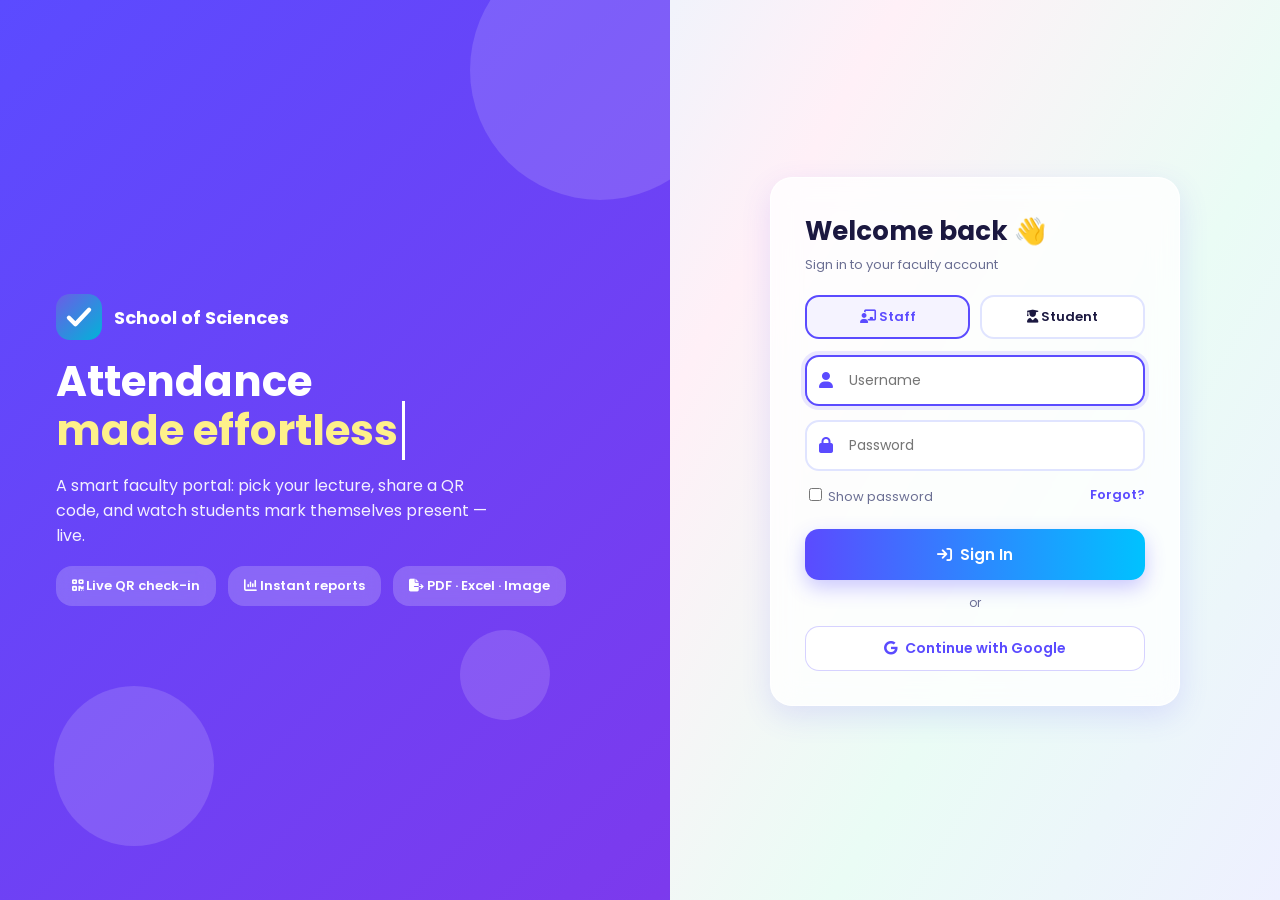
==== commit eae77f93: "V.3.2 commit" ====
--- a/index.html
+++ b/index.html
@@ -1,29 +1,61 @@
-<!DOCTYPE html><html lang="en"><head><meta charset="UTF-8"><meta name="viewport" content="width=device-width, initial-scale=1.0">
-<title>Login | Student Attendance System</title>
-<link rel="stylesheet" href="css/style.css"><link rel="stylesheet" href="css/modern.css">
-<link rel="icon" type="image/svg+xml" href="assets/logo-mark.svg">
-<link rel="stylesheet" href="https://cdnjs.cloudflare.com/ajax/libs/font-awesome/6.5.1/css/all.min.css">
-<script>document.documentElement.setAttribute('data-theme','light');</script></head><body>
-<div class="blob blob-1"></div><div class="blob blob-2"></div><div class="blob blob-3"></div>
-<button id="theme-toggle" type="button" hidden><i class="fas fa-moon"></i></button>
-<div class="lg-shell">
- <section class="lg-hero"><div class="lg-orb o1"></div><div class="lg-orb o2"></div><div class="lg-orb o3"></div>
-  <div class="lg-brand"><img src="assets/logo-mark.svg" alt=""> School of Sciences</div>
-  <h1>Attendance<br><span class="lg-type" id="typed"></span></h1>
-  <p>A smart faculty portal: pick your lecture, share a QR code, and watch students mark themselves present — live.</p>
-  <div class="lg-float"><span><i class="fas fa-qrcode"></i> Live QR check-in</span><span><i class="fas fa-chart-column"></i> Instant reports</span><span><i class="fas fa-file-export"></i> PDF · Excel · Image</span></div>
- </section>
- <section class="lg-panel"><form id="login-form" class="glass-card lg-card" autocomplete="off">
-  <h2>Welcome back 👋</h2><p class="lg-sub">Sign in to your faculty account</p>
-  <div class="lg-alert" id="login-alert"><i class="fas fa-circle-exclamation"></i> Invalid username or password.</div>
-  <div class="lg-roles"><label class="lg-role"><input type="radio" name="role" value="staff" checked><i class="fas fa-chalkboard-user"></i> Staff</label><label class="lg-role"><input type="radio" name="role" value="student"><i class="fas fa-user-graduate"></i> Student</label></div>
-  <div class="lg-field"><i class="fas fa-user"></i><input id="username" type="text" placeholder="Username" required></div>
-  <div class="lg-field"><i class="fas fa-lock"></i><input id="password" type="password" placeholder="Password" required></div>
-  <div class="lg-row"><label><input type="checkbox" id="show-password"> Show password</label><a href="#" id="forgot-link">Forgot?</a></div>
-  <button type="submit" class="btn btn-primary login-btn ripple"><i class="fas fa-arrow-right-to-bracket"></i> Sign In</button>
-  <div class="lg-or">or</div>
-  <button type="button" id="social-google" class="btn btn-outline lg-google ripple"><i class="fa-brands fa-google"></i> Continue with Google</button>
- </form></section>
-</div>
-<script>(function(){var w=['made effortless','with live QR','in one tap','on any device'],i=0,j=0,d=1,el=document.getElementById('typed');(function t(){var s=w[i];j+=d;el.textContent=s.slice(0,j);if(d>0&&j===s.length){d=-1;return setTimeout(t,1400)}if(d<0&&j===0){d=1;i=(i+1)%w.length}setTimeout(t,d>0?90:45)})()})();</script>
-<script src="js/utils.js"></script><script src="js/main.js"></script></body></html>
+<!DOCTYPE html>
+<html lang="en">
+
+<head>
+    <meta charset="UTF-8">
+    <meta name="viewport" content="width=device-width, initial-scale=1.0">
+    <title>Login | Student Attendance System</title>
+    <link rel="stylesheet" href="css/style.css">
+    <link rel="stylesheet" href="css/modern.css">
+    <link rel="icon" type="image/svg+xml" href="assets/logo-mark.svg">
+    <link rel="stylesheet" href="https://cdnjs.cloudflare.com/ajax/libs/font-awesome/6.5.1/css/all.min.css">
+    <script>document.documentElement.setAttribute('data-theme', 'light');</script>
+</head>
+
+<body>
+    <div class="blob blob-1"></div>
+    <div class="blob blob-2"></div>
+    <div class="blob blob-3"></div>
+    <button id="theme-toggle" type="button" hidden><i class="fas fa-moon"></i></button>
+    <div class="lg-shell">
+        <section class="lg-hero">
+            <div class="lg-orb o1"></div>
+            <div class="lg-orb o2"></div>
+            <div class="lg-orb o3"></div>
+            <div class="lg-brand"><img src="assets/logo-mark.svg" alt=""> School of Sciences</div>
+            <h1>Attendance<br><span class="lg-type" id="typed"></span></h1>
+            <p>A smart faculty portal: pick your lecture, share a QR code, and watch students mark themselves present —
+                live.</p>
+            <div class="lg-float"><span><i class="fas fa-qrcode"></i> Live QR check-in</span><span><i
+                        class="fas fa-chart-column"></i> Instant reports</span><span><i class="fas fa-file-export"></i>
+                    PDF · Excel · Image</span></div>
+        </section>
+        <section class="lg-panel">
+            <form id="login-form" class="glass-card lg-card" autocomplete="off">
+                <h2>Welcome back 👋</h2>
+                <p class="lg-sub">Sign in to your faculty account</p>
+                <div class="lg-alert" id="login-alert"><i class="fas fa-circle-exclamation"></i> Invalid username or
+                    password.</div>
+                <div class="lg-roles"><label class="lg-role"><input type="radio" name="role" value="staff" checked><i
+                            class="fas fa-chalkboard-user"></i> Staff</label><label class="lg-role"><input type="radio"
+                            name="role" value="student"><i class="fas fa-user-graduate"></i> Student</label></div>
+                <div class="lg-field"><i class="fas fa-user"></i><input id="username" type="text" placeholder="Username"
+                        required></div>
+                <div class="lg-field"><i class="fas fa-lock"></i><input id="password" type="password"
+                        placeholder="Password" required></div>
+                <div class="lg-row"><label><input type="checkbox" id="show-password"> Show password</label><a href="#"
+                        id="forgot-link">Forgot?</a></div>
+                <button type="submit" class="btn btn-primary login-btn ripple"><i
+                        class="fas fa-arrow-right-to-bracket"></i> Sign In</button>
+                <div class="lg-or">or</div>
+                <button type="button" id="social-google" class="btn btn-outline lg-google ripple"><i
+                        class="fa-brands fa-google"></i> Continue with Google</button>
+            </form>
+        </section>
+    </div>
+    <script>(function () { var w = ['made effortless', 'with live QR', 'in one tap', 'on any device'], i = 0, j = 0, d = 1, el = document.getElementById('typed'); (function t() { var s = w[i]; j += d; el.textContent = s.slice(0, j); if (d > 0 && j === s.length) { d = -1; return setTimeout(t, 1400) } if (d < 0 && j === 0) { d = 1; i = (i + 1) % w.length } setTimeout(t, d > 0 ? 90 : 45) })() })();</script>
+    <script src="js/utils.js"></script>
+    <script src="js/main.js"></script>
+</body>
+
+</html>
